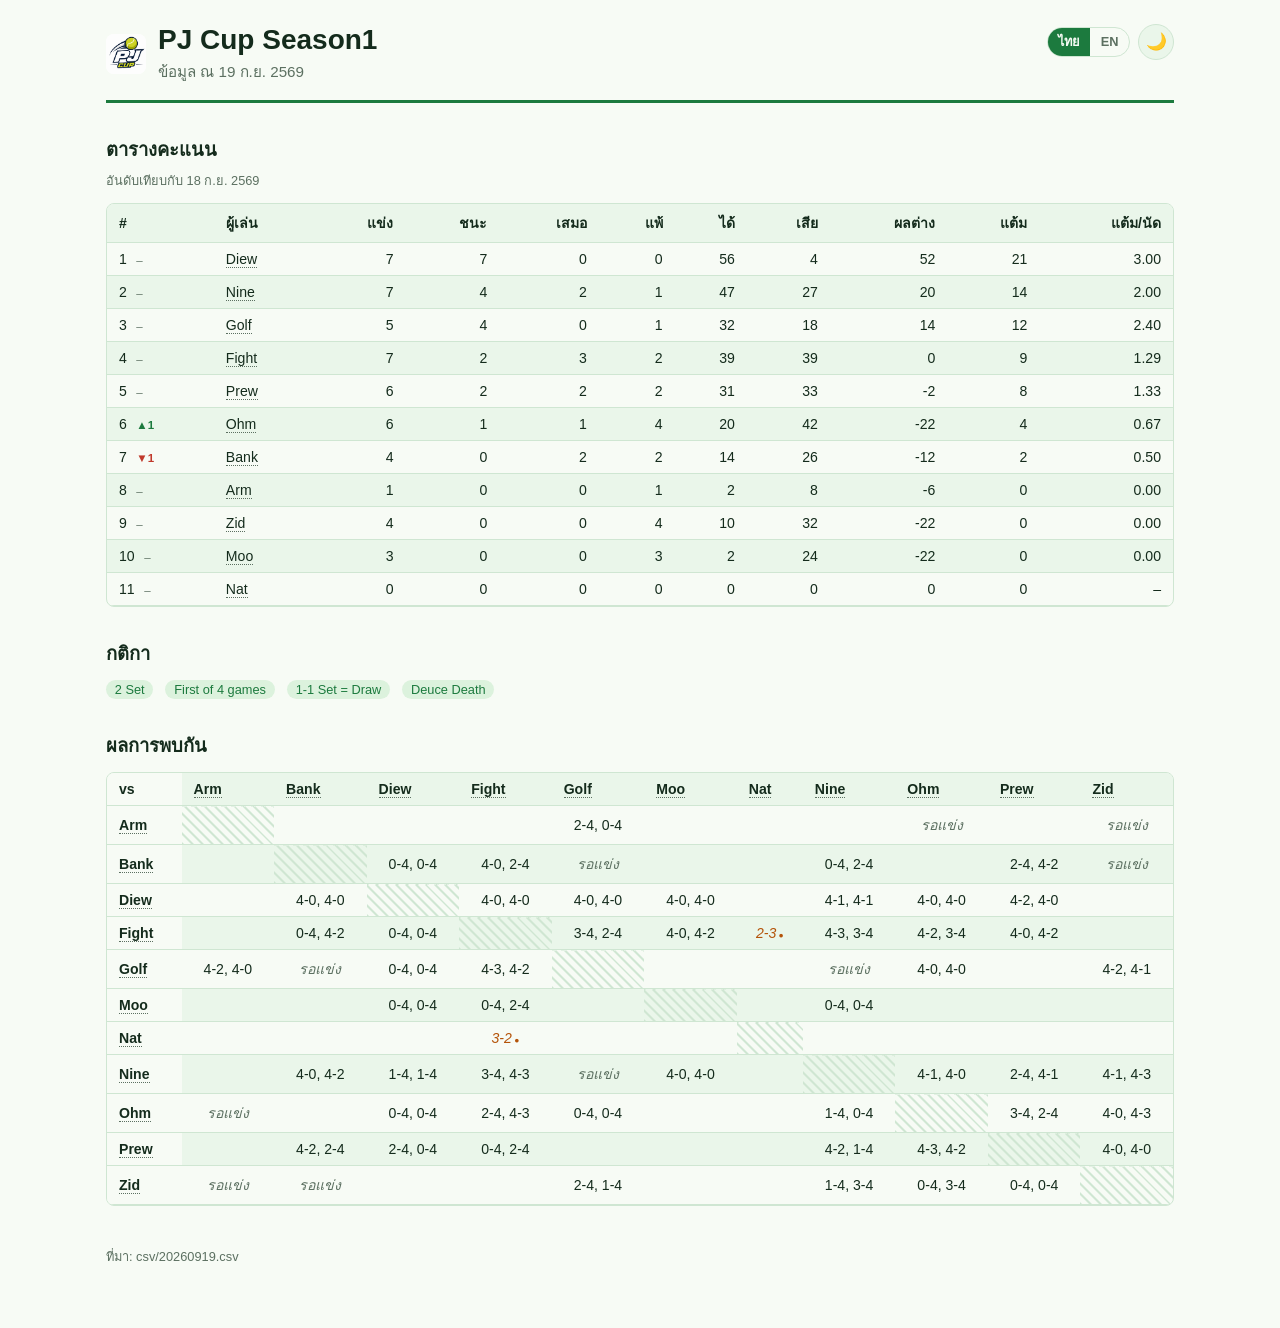
==== docs/index.html @ e9117b46 "Translate site to Thai with an English toggle Pre-render every page once per language: index.html an" ====
<!doctype html>
<html lang="th">
<head>
<meta charset="utf-8">
<meta name="viewport" content="width=device-width, initial-scale=1">
<title>PJ Cup Season1</title>
<meta name="description" content="ตารางคะแนนและผลการพบกันของลีกเทนนิส อัปเดต 19 ก.ย. 2569">
<meta property="og:type" content="website">
<meta property="og:title" content="PJ Cup Season1">
<meta property="og:description" content="ตารางคะแนนและผลการพบกันของลีกเทนนิส อัปเดต 19 ก.ย. 2569">
<meta property="og:url" content="https://pj-cup.github.io/">
<meta property="og:locale" content="th_TH">
<meta property="og:image" content="https://pj-cup.github.io/logo.png">
<meta name="twitter:card" content="summary">
<meta name="twitter:title" content="PJ Cup Season1">
<meta name="twitter:description" content="ตารางคะแนนและผลการพบกันของลีกเทนนิส อัปเดต 19 ก.ย. 2569">
<meta name="twitter:image" content="https://pj-cup.github.io/logo.png">
<link rel="icon" href="logo.png" type="image/png">
<link rel="alternate" hreflang="th" href="https://pj-cup.github.io/">
<link rel="alternate" hreflang="en" href="https://pj-cup.github.io/en.html">
<link rel="alternate" hreflang="x-default" href="https://pj-cup.github.io/">
<script>
(function () {
  try {
    var stored = localStorage.getItem("theme");
    if (stored === "light" || stored === "dark") {
      document.documentElement.setAttribute("data-theme", stored);
    }
  } catch (e) {}
})();
</script>
<link rel="stylesheet" href="style.css">
</head>
<body>
<div class="container">
  <header class="site-header">
    <div class="site-title">
      <img src="logo.png" alt="" class="logo" width="40" height="40">
      <div>
        <h1>PJ Cup Season1</h1>
        <p class="subtitle">ข้อมูล ณ 19 ก.ย. 2569</p>
      </div>
    </div>
    <div class="header-actions">
      <nav class="lang-toggle" aria-label="ภาษา"><span aria-current="true">ไทย</span><a href="en.html" hreflang="en" lang="en">EN</a></nav>
      <button id="theme-toggle" class="theme-toggle" type="button" aria-label="สลับโหมดมืด">🌙</button>
    </div>
  </header>

  <section>
    <h2>ตารางคะแนน</h2>
    <p class="standings-note">อันดับเทียบกับ 18 ก.ย. 2569</p>
    <div class="table-scroll">
<table>
<thead><tr><th>#</th><th>ผู้เล่น</th><th class="num" title="จำนวนนัดที่แข่ง">แข่ง</th><th class="num">ชนะ</th><th class="num">เสมอ</th><th class="num">แพ้</th><th class="num" title="เกมที่ได้">ได้</th><th class="num" title="เกมที่เสีย">เสีย</th><th class="num" title="ผลต่างเกม">ผลต่าง</th><th class="num" title="แต้มรวม">แต้ม</th><th class="num" title="แต้มเฉลี่ยต่อนัด">แต้ม/นัด</th></tr></thead>
<tbody><tr><td>1 <span class="rank-move same" title="อันดับเท่าเดิมกับ 18 ก.ย. 2569" aria-label="อันดับเท่าเดิมกับ 18 ก.ย. 2569">–</span></td><td><a class="player-link" href="#player-diew">Diew</a></td><td class="num">7</td><td class="num">7</td><td class="num">0</td><td class="num">0</td><td class="num">56</td><td class="num">4</td><td class="num">52</td><td class="num">21</td><td class="num">3.00</td></tr><tr><td>2 <span class="rank-move same" title="อันดับเท่าเดิมกับ 18 ก.ย. 2569" aria-label="อันดับเท่าเดิมกับ 18 ก.ย. 2569">–</span></td><td><a class="player-link" href="#player-nine">Nine</a></td><td class="num">7</td><td class="num">4</td><td class="num">2</td><td class="num">1</td><td class="num">47</td><td class="num">27</td><td class="num">20</td><td class="num">14</td><td class="num">2.00</td></tr><tr><td>3 <span class="rank-move same" title="อันดับเท่าเดิมกับ 18 ก.ย. 2569" aria-label="อันดับเท่าเดิมกับ 18 ก.ย. 2569">–</span></td><td><a class="player-link" href="#player-golf">Golf</a></td><td class="num">5</td><td class="num">4</td><td class="num">0</td><td class="num">1</td><td class="num">32</td><td class="num">18</td><td class="num">14</td><td class="num">12</td><td class="num">2.40</td></tr><tr><td>4 <span class="rank-move same" title="อันดับเท่าเดิมกับ 18 ก.ย. 2569" aria-label="อันดับเท่าเดิมกับ 18 ก.ย. 2569">–</span></td><td><a class="player-link" href="#player-fight">Fight</a></td><td class="num">7</td><td class="num">2</td><td class="num">3</td><td class="num">2</td><td class="num">39</td><td class="num">39</td><td class="num">0</td><td class="num">9</td><td class="num">1.29</td></tr><tr><td>5 <span class="rank-move same" title="อันดับเท่าเดิมกับ 18 ก.ย. 2569" aria-label="อันดับเท่าเดิมกับ 18 ก.ย. 2569">–</span></td><td><a class="player-link" href="#player-prew">Prew</a></td><td class="num">6</td><td class="num">2</td><td class="num">2</td><td class="num">2</td><td class="num">31</td><td class="num">33</td><td class="num">-2</td><td class="num">8</td><td class="num">1.33</td></tr><tr><td>6 <span class="rank-move up" title="ขึ้น 1 อันดับ ตั้งแต่ 18 ก.ย. 2569" aria-label="ขึ้น 1 อันดับ ตั้งแต่ 18 ก.ย. 2569">▲1</span></td><td><a class="player-link" href="#player-ohm">Ohm</a></td><td class="num">6</td><td class="num">1</td><td class="num">1</td><td class="num">4</td><td class="num">20</td><td class="num">42</td><td class="num">-22</td><td class="num">4</td><td class="num">0.67</td></tr><tr><td>7 <span class="rank-move down" title="ลง 1 อันดับ ตั้งแต่ 18 ก.ย. 2569" aria-label="ลง 1 อันดับ ตั้งแต่ 18 ก.ย. 2569">▼1</span></td><td><a class="player-link" href="#player-bank">Bank</a></td><td class="num">4</td><td class="num">0</td><td class="num">2</td><td class="num">2</td><td class="num">14</td><td class="num">26</td><td class="num">-12</td><td class="num">2</td><td class="num">0.50</td></tr><tr><td>8 <span class="rank-move same" title="อันดับเท่าเดิมกับ 18 ก.ย. 2569" aria-label="อันดับเท่าเดิมกับ 18 ก.ย. 2569">–</span></td><td><a class="player-link" href="#player-arm">Arm</a></td><td class="num">1</td><td class="num">0</td><td class="num">0</td><td class="num">1</td><td class="num">2</td><td class="num">8</td><td class="num">-6</td><td class="num">0</td><td class="num">0.00</td></tr><tr><td>9 <span class="rank-move same" title="อันดับเท่าเดิมกับ 18 ก.ย. 2569" aria-label="อันดับเท่าเดิมกับ 18 ก.ย. 2569">–</span></td><td><a class="player-link" href="#player-zid">Zid</a></td><td class="num">4</td><td class="num">0</td><td class="num">0</td><td class="num">4</td><td class="num">10</td><td class="num">32</td><td class="num">-22</td><td class="num">0</td><td class="num">0.00</td></tr><tr><td>10 <span class="rank-move same" title="อันดับเท่าเดิมกับ 18 ก.ย. 2569" aria-label="อันดับเท่าเดิมกับ 18 ก.ย. 2569">–</span></td><td><a class="player-link" href="#player-moo">Moo</a></td><td class="num">3</td><td class="num">0</td><td class="num">0</td><td class="num">3</td><td class="num">2</td><td class="num">24</td><td class="num">-22</td><td class="num">0</td><td class="num">0.00</td></tr><tr><td>11 <span class="rank-move same" title="อันดับเท่าเดิมกับ 18 ก.ย. 2569" aria-label="อันดับเท่าเดิมกับ 18 ก.ย. 2569">–</span></td><td><a class="player-link" href="#player-nat">Nat</a></td><td class="num">0</td><td class="num">0</td><td class="num">0</td><td class="num">0</td><td class="num">0</td><td class="num">0</td><td class="num">0</td><td class="num">0</td><td class="num">–</td></tr></tbody>
</table>
    </div>
  </section>
  <section>
    <h2>กติกา</h2>
    <ul class="rules-list"><li><span class="badge">2 Set</span></li><li><span class="badge">First of 4 games</span></li><li><span class="badge">1-1 Set = Draw</span></li><li><span class="badge">Deuce Death</span></li></ul>
  </section>

  <section>
    <h2>ผลการพบกัน</h2>
    <div class="table-scroll">
<table class="h2h">
<thead><tr><th>vs</th><th><a class="player-link" href="#player-arm">Arm</a></th><th><a class="player-link" href="#player-bank">Bank</a></th><th><a class="player-link" href="#player-diew">Diew</a></th><th><a class="player-link" href="#player-fight">Fight</a></th><th><a class="player-link" href="#player-golf">Golf</a></th><th><a class="player-link" href="#player-moo">Moo</a></th><th><a class="player-link" href="#player-nat">Nat</a></th><th><a class="player-link" href="#player-nine">Nine</a></th><th><a class="player-link" href="#player-ohm">Ohm</a></th><th><a class="player-link" href="#player-prew">Prew</a></th><th><a class="player-link" href="#player-zid">Zid</a></th></tr></thead>
<tbody><tr><th><a class="player-link" href="#player-arm">Arm</a></th><td class="cell-diag"></td><td class="cell-empty"></td><td class="cell-empty"></td><td class="cell-empty"></td><td class="cell-result">2-4, 0-4</td><td class="cell-empty"></td><td class="cell-empty"></td><td class="cell-empty"></td><td class="cell-tba" title="ยังไม่ได้แข่ง — มีนัดไว้แล้ว">รอแข่ง</td><td class="cell-empty"></td><td class="cell-tba" title="ยังไม่ได้แข่ง — มีนัดไว้แล้ว">รอแข่ง</td></tr><tr><th><a class="player-link" href="#player-bank">Bank</a></th><td class="cell-empty"></td><td class="cell-diag"></td><td class="cell-result">0-4, 0-4</td><td class="cell-result">4-0, 2-4</td><td class="cell-tba" title="ยังไม่ได้แข่ง — มีนัดไว้แล้ว">รอแข่ง</td><td class="cell-empty"></td><td class="cell-empty"></td><td class="cell-result">0-4, 2-4</td><td class="cell-empty"></td><td class="cell-result">2-4, 4-2</td><td class="cell-tba" title="ยังไม่ได้แข่ง — มีนัดไว้แล้ว">รอแข่ง</td></tr><tr><th><a class="player-link" href="#player-diew">Diew</a></th><td class="cell-empty"></td><td class="cell-result">4-0, 4-0</td><td class="cell-diag"></td><td class="cell-result">4-0, 4-0</td><td class="cell-result">4-0, 4-0</td><td class="cell-result">4-0, 4-0</td><td class="cell-empty"></td><td class="cell-result">4-1, 4-1</td><td class="cell-result">4-0, 4-0</td><td class="cell-result">4-2, 4-0</td><td class="cell-empty"></td></tr><tr><th><a class="player-link" href="#player-fight">Fight</a></th><td class="cell-empty"></td><td class="cell-result">0-4, 4-2</td><td class="cell-result">0-4, 0-4</td><td class="cell-diag"></td><td class="cell-result">3-4, 2-4</td><td class="cell-result">4-0, 4-2</td><td class="cell-ongoing" title="กำลังแข่ง — ยังไม่นับในตารางคะแนน">2-3</td><td class="cell-result">4-3, 3-4</td><td class="cell-result">4-2, 3-4</td><td class="cell-result">4-0, 4-2</td><td class="cell-empty"></td></tr><tr><th><a class="player-link" href="#player-golf">Golf</a></th><td class="cell-result">4-2, 4-0</td><td class="cell-tba" title="ยังไม่ได้แข่ง — มีนัดไว้แล้ว">รอแข่ง</td><td class="cell-result">0-4, 0-4</td><td class="cell-result">4-3, 4-2</td><td class="cell-diag"></td><td class="cell-empty"></td><td class="cell-empty"></td><td class="cell-tba" title="ยังไม่ได้แข่ง — มีนัดไว้แล้ว">รอแข่ง</td><td class="cell-result">4-0, 4-0</td><td class="cell-empty"></td><td class="cell-result">4-2, 4-1</td></tr><tr><th><a class="player-link" href="#player-moo">Moo</a></th><td class="cell-empty"></td><td class="cell-empty"></td><td class="cell-result">0-4, 0-4</td><td class="cell-result">0-4, 2-4</td><td class="cell-empty"></td><td class="cell-diag"></td><td class="cell-empty"></td><td class="cell-result">0-4, 0-4</td><td class="cell-empty"></td><td class="cell-empty"></td><td class="cell-empty"></td></tr><tr><th><a class="player-link" href="#player-nat">Nat</a></th><td class="cell-empty"></td><td class="cell-empty"></td><td class="cell-empty"></td><td class="cell-ongoing" title="กำลังแข่ง — ยังไม่นับในตารางคะแนน">3-2</td><td class="cell-empty"></td><td class="cell-empty"></td><td class="cell-diag"></td><td class="cell-empty"></td><td class="cell-empty"></td><td class="cell-empty"></td><td class="cell-empty"></td></tr><tr><th><a class="player-link" href="#player-nine">Nine</a></th><td class="cell-empty"></td><td class="cell-result">4-0, 4-2</td><td class="cell-result">1-4, 1-4</td><td class="cell-result">3-4, 4-3</td><td class="cell-tba" title="ยังไม่ได้แข่ง — มีนัดไว้แล้ว">รอแข่ง</td><td class="cell-result">4-0, 4-0</td><td class="cell-empty"></td><td class="cell-diag"></td><td class="cell-result">4-1, 4-0</td><td class="cell-result">2-4, 4-1</td><td class="cell-result">4-1, 4-3</td></tr><tr><th><a class="player-link" href="#player-ohm">Ohm</a></th><td class="cell-tba" title="ยังไม่ได้แข่ง — มีนัดไว้แล้ว">รอแข่ง</td><td class="cell-empty"></td><td class="cell-result">0-4, 0-4</td><td class="cell-result">2-4, 4-3</td><td class="cell-result">0-4, 0-4</td><td class="cell-empty"></td><td class="cell-empty"></td><td class="cell-result">1-4, 0-4</td><td class="cell-diag"></td><td class="cell-result">3-4, 2-4</td><td class="cell-result">4-0, 4-3</td></tr><tr><th><a class="player-link" href="#player-prew">Prew</a></th><td class="cell-empty"></td><td class="cell-result">4-2, 2-4</td><td class="cell-result">2-4, 0-4</td><td class="cell-result">0-4, 2-4</td><td class="cell-empty"></td><td class="cell-empty"></td><td class="cell-empty"></td><td class="cell-result">4-2, 1-4</td><td class="cell-result">4-3, 4-2</td><td class="cell-diag"></td><td class="cell-result">4-0, 4-0</td></tr><tr><th><a class="player-link" href="#player-zid">Zid</a></th><td class="cell-tba" title="ยังไม่ได้แข่ง — มีนัดไว้แล้ว">รอแข่ง</td><td class="cell-tba" title="ยังไม่ได้แข่ง — มีนัดไว้แล้ว">รอแข่ง</td><td class="cell-empty"></td><td class="cell-empty"></td><td class="cell-result">2-4, 1-4</td><td class="cell-empty"></td><td class="cell-empty"></td><td class="cell-result">1-4, 3-4</td><td class="cell-result">0-4, 3-4</td><td class="cell-result">0-4, 0-4</td><td class="cell-diag"></td></tr></tbody>
</table>
    </div>
  </section>

  <footer>
    <p class="source">ที่มา: csv/20260919.csv</p>
  </footer>
</div>
<dialog class="player-card" id="player-diew" aria-labelledby="player-diew-name" data-share="{&quot;slug&quot;:&quot;player-diew&quot;,&quot;name&quot;:&quot;Diew&quot;,&quot;rank&quot;:&quot;1&quot;,&quot;move&quot;:0,&quot;record&quot;:&quot;ชนะ 7  เสมอ 0  แพ้ 0&quot;,&quot;tiles&quot;:[[&quot;แข่ง&quot;,&quot;7&quot;],[&quot;แต้ม&quot;,&quot;21&quot;],[&quot;แต้ม/นัด&quot;,&quot;3.00&quot;],[&quot;เซต ชนะ–แพ้&quot;,&quot;14–0&quot;],[&quot;เซตสูสี&quot;,&quot;–&quot;],[&quot;ได้&quot;,&quot;56&quot;],[&quot;เสีย&quot;,&quot;4&quot;],[&quot;ผลต่าง&quot;,&quot;+52&quot;]],&quot;axes&quot;:[[&quot;บุก&quot;,10.0],[&quot;เหนือชั้น&quot;,9.3],[&quot;ฟอร์ม&quot;,10.0],[&quot;รับ&quot;,9.3],[&quot;ใจนิ่ง&quot;,null],[&quot;อันดับขยับ&quot;,5]],&quot;top&quot;:0,&quot;date&quot;:&quot;19 ก.ย. 2569&quot;,&quot;site&quot;:&quot;PJ Cup Season1&quot;,&quot;url&quot;:&quot;pj-cup.github.io&quot;,&quot;page&quot;:&quot;https://pj-cup.github.io/&quot;}"><div class="pc-inner"><div class="pc-head"><span class="pc-rank">1</span><div class="pc-id"><h3 id="player-diew-name">Diew</h3><p class="pc-record">ชนะ 7 · เสมอ 0 · แพ้ 0<span class="rank-move same" title="อันดับเท่าเดิมกับ 18 ก.ย. 2569" aria-label="อันดับเท่าเดิมกับ 18 ก.ย. 2569">–</span></p></div><a class="pc-close" href="#" aria-label="ปิด">&times;</a></div><div class="pc-tiles"><div class="pc-tile"><span>แข่ง</span><b>7</b></div><div class="pc-tile"><span>แต้ม</span><b>21</b></div><div class="pc-tile"><span>แต้ม/นัด</span><b>3.00</b></div><div class="pc-tile"><span>เซต ชนะ–แพ้</span><b>14–0</b></div><div class="pc-tile"><span>เซตสูสี</span><b>–</b></div><div class="pc-tile"><span>ได้</span><b>56</b></div><div class="pc-tile"><span>เสีย</span><b>4</b></div><div class="pc-tile"><span>ผลต่าง</span><b>+52</b></div></div><div class="pc-block pc-insights"><h4>ค่าพลังผู้เล่น</h4><p class="pc-sub">ตลอดฤดูกาล · คะแนนเต็ม 10</p><svg class="radar" viewBox="0 0 380 360" role="img" aria-label="ค่าพลังผู้เล่น: บุก 10.0, เหนือชั้น 9.3, ฟอร์ม 10.0, รับ 9.3, ใจนิ่ง –, อันดับขยับ 5.0"><polygon class="rg-area" points="190.0,85.0 272.3,132.5 272.3,227.5 190.0,275.0 107.7,227.5 107.7,132.5"/><polygon class="rg-ring" points="190.0,156.2 210.6,168.1 210.6,191.9 190.0,203.8 169.4,191.9 169.4,168.1"/><polygon class="rg-ring" points="190.0,132.5 231.1,156.2 231.1,203.8 190.0,227.5 148.9,203.8 148.9,156.2"/><polygon class="rg-ring" points="190.0,108.8 251.7,144.4 251.7,215.6 190.0,251.2 128.3,215.6 128.3,144.4"/><line class="rg-spoke" x1="190" y1="180" x2="190.0" y2="85.0"/><line class="rg-spoke" x1="190" y1="180" x2="272.3" y2="132.5"/><line class="rg-spoke" x1="190" y1="180" x2="272.3" y2="227.5"/><line class="rg-spoke" x1="190" y1="180" x2="190.0" y2="275.0"/><line class="rg-spoke" x1="190" y1="180" x2="107.7" y2="227.5"/><line class="rg-spoke" x1="190" y1="180" x2="107.7" y2="132.5"/><polygon class="rg-outer" points="190.0,85.0 272.3,132.5 272.3,227.5 190.0,275.0 107.7,227.5 107.7,132.5"/><circle class="rg-dot" cx="190.0" cy="85.0" r="3"/><circle class="rg-dot" cx="272.3" cy="132.5" r="3"/><circle class="rg-dot" cx="272.3" cy="227.5" r="3"/><circle class="rg-dot" cx="190.0" cy="275.0" r="3"/><circle class="rg-dot" cx="107.7" cy="227.5" r="3"/><circle class="rg-dot" cx="107.7" cy="132.5" r="3"/><polygon class="rg-shape" points="190.0,85.0 266.4,135.9 272.3,227.5 190.0,268.2 190.0,180.0 148.9,156.2"/><circle class="rg-dot" cx="190" cy="180" r="2.5"/><text class="rg-label top" x="190.0" y="36.0" text-anchor="middle">บุก</text><text class="rg-value top" x="190.0" y="64.0" text-anchor="middle">10.0</text><text class="rg-label" x="288.7" y="117.0" text-anchor="start">เหนือชั้น</text><text class="rg-value" x="288.7" y="145.0" text-anchor="start">9.3</text><text class="rg-label" x="288.7" y="231.0" text-anchor="start">ฟอร์ม</text><text class="rg-value" x="288.7" y="259.0" text-anchor="start">10.0</text><text class="rg-label" x="190.0" y="304.0" text-anchor="middle">รับ</text><text class="rg-value" x="190.0" y="332.0" text-anchor="middle">9.3</text><text class="rg-label" x="91.3" y="231.0" text-anchor="end">ใจนิ่ง</text><text class="rg-value" x="91.3" y="259.0" text-anchor="end">–</text><text class="rg-label" x="91.3" y="117.0" text-anchor="end">อันดับขยับ</text><text class="rg-value" x="91.3" y="145.0" text-anchor="end">5.0</text></svg></div><div class="pc-block"><h4>ตั้งแต่ 18 ก.ย. 2569</h4><div class="pc-tiles small"><div class="pc-tile"><span>อันดับ</span><b>1→1</b></div><div class="pc-tile"><span>แต้ม</span><b>0</b></div><div class="pc-tile"><span>แข่ง</span><b>0</b></div><div class="pc-tile"><span>ผลต่าง</span><b>0</b></div></div></div><div class="pc-block"><h4>ผลการแข่งขัน</h4><ul class="pc-results"><li><span class="chip win">ช</span><span class="opp">Bank</span><span class="score">4-0, 4-0</span></li><li><span class="chip win">ช</span><span class="opp">Fight</span><span class="score">4-0, 4-0</span></li><li><span class="chip win">ช</span><span class="opp">Golf</span><span class="score">4-0, 4-0</span></li><li><span class="chip win">ช</span><span class="opp">Moo</span><span class="score">4-0, 4-0</span></li><li><span class="chip win">ช</span><span class="opp">Nine</span><span class="score">4-1, 4-1</span></li><li><span class="chip win">ช</span><span class="opp">Ohm</span><span class="score">4-0, 4-0</span></li><li><span class="chip win">ช</span><span class="opp">Prew</span><span class="score">4-2, 4-0</span></li></ul></div><div class="pc-actions"><label class="pc-compare" hidden><span>เปรียบเทียบกับ</span><select><option value="">เลือกผู้เล่น…</option><option value="nine">Nine</option><option value="golf">Golf</option><option value="fight">Fight</option><option value="prew">Prew</option><option value="ohm">Ohm</option><option value="bank">Bank</option><option value="arm">Arm</option><option value="zid">Zid</option><option value="moo">Moo</option><option value="nat">Nat</option></select></label><button class="pc-share" type="button" hidden>แชร์รูปการ์ด</button></div></div></dialog>
<dialog class="player-card" id="player-nine" aria-labelledby="player-nine-name" data-share="{&quot;slug&quot;:&quot;player-nine&quot;,&quot;name&quot;:&quot;Nine&quot;,&quot;rank&quot;:&quot;2&quot;,&quot;move&quot;:0,&quot;record&quot;:&quot;ชนะ 4  เสมอ 2  แพ้ 1&quot;,&quot;tiles&quot;:[[&quot;แข่ง&quot;,&quot;7&quot;],[&quot;แต้ม&quot;,&quot;14&quot;],[&quot;แต้ม/นัด&quot;,&quot;2.00&quot;],[&quot;เซต ชนะ–แพ้&quot;,&quot;10–4&quot;],[&quot;เซตสูสี&quot;,&quot;2–1&quot;],[&quot;ได้&quot;,&quot;47&quot;],[&quot;เสีย&quot;,&quot;27&quot;],[&quot;ผลต่าง&quot;,&quot;+20&quot;]],&quot;axes&quot;:[[&quot;บุก&quot;,8.4],[&quot;เหนือชั้น&quot;,5.0],[&quot;ฟอร์ม&quot;,6.7],[&quot;รับ&quot;,5.2],[&quot;ใจนิ่ง&quot;,6.7],[&quot;อันดับขยับ&quot;,5]],&quot;top&quot;:0,&quot;date&quot;:&quot;19 ก.ย. 2569&quot;,&quot;site&quot;:&quot;PJ Cup Season1&quot;,&quot;url&quot;:&quot;pj-cup.github.io&quot;,&quot;page&quot;:&quot;https://pj-cup.github.io/&quot;}"><div class="pc-inner"><div class="pc-head"><span class="pc-rank">2</span><div class="pc-id"><h3 id="player-nine-name">Nine</h3><p class="pc-record">ชนะ 4 · เสมอ 2 · แพ้ 1<span class="rank-move same" title="อันดับเท่าเดิมกับ 18 ก.ย. 2569" aria-label="อันดับเท่าเดิมกับ 18 ก.ย. 2569">–</span></p></div><a class="pc-close" href="#" aria-label="ปิด">&times;</a></div><div class="pc-tiles"><div class="pc-tile"><span>แข่ง</span><b>7</b></div><div class="pc-tile"><span>แต้ม</span><b>14</b></div><div class="pc-tile"><span>แต้ม/นัด</span><b>2.00</b></div><div class="pc-tile"><span>เซต ชนะ–แพ้</span><b>10–4</b></div><div class="pc-tile"><span>เซตสูสี</span><b>2–1</b></div><div class="pc-tile"><span>ได้</span><b>47</b></div><div class="pc-tile"><span>เสีย</span><b>27</b></div><div class="pc-tile"><span>ผลต่าง</span><b>+20</b></div></div><div class="pc-block pc-insights"><h4>ค่าพลังผู้เล่น</h4><p class="pc-sub">ตลอดฤดูกาล · คะแนนเต็ม 10</p><svg class="radar" viewBox="0 0 380 360" role="img" aria-label="ค่าพลังผู้เล่น: บุก 8.4, เหนือชั้น 5.0, ฟอร์ม 6.7, รับ 5.2, ใจนิ่ง 6.7, อันดับขยับ 5.0"><polygon class="rg-area" points="190.0,85.0 272.3,132.5 272.3,227.5 190.0,275.0 107.7,227.5 107.7,132.5"/><polygon class="rg-ring" points="190.0,156.2 210.6,168.1 210.6,191.9 190.0,203.8 169.4,191.9 169.4,168.1"/><polygon class="rg-ring" points="190.0,132.5 231.1,156.2 231.1,203.8 190.0,227.5 148.9,203.8 148.9,156.2"/><polygon class="rg-ring" points="190.0,108.8 251.7,144.4 251.7,215.6 190.0,251.2 128.3,215.6 128.3,144.4"/><line class="rg-spoke" x1="190" y1="180" x2="190.0" y2="85.0"/><line class="rg-spoke" x1="190" y1="180" x2="272.3" y2="132.5"/><line class="rg-spoke" x1="190" y1="180" x2="272.3" y2="227.5"/><line class="rg-spoke" x1="190" y1="180" x2="190.0" y2="275.0"/><line class="rg-spoke" x1="190" y1="180" x2="107.7" y2="227.5"/><line class="rg-spoke" x1="190" y1="180" x2="107.7" y2="132.5"/><polygon class="rg-outer" points="190.0,85.0 272.3,132.5 272.3,227.5 190.0,275.0 107.7,227.5 107.7,132.5"/><circle class="rg-dot" cx="190.0" cy="85.0" r="3"/><circle class="rg-dot" cx="272.3" cy="132.5" r="3"/><circle class="rg-dot" cx="272.3" cy="227.5" r="3"/><circle class="rg-dot" cx="190.0" cy="275.0" r="3"/><circle class="rg-dot" cx="107.7" cy="227.5" r="3"/><circle class="rg-dot" cx="107.7" cy="132.5" r="3"/><polygon class="rg-shape" points="190.0,100.3 231.1,156.2 244.8,211.7 190.0,229.2 135.2,211.7 148.9,156.2"/><circle class="rg-dot" cx="190" cy="180" r="2.5"/><text class="rg-label top" x="190.0" y="36.0" text-anchor="middle">บุก</text><text class="rg-value top" x="190.0" y="64.0" text-anchor="middle">8.4</text><text class="rg-label" x="288.7" y="117.0" text-anchor="start">เหนือชั้น</text><text class="rg-value" x="288.7" y="145.0" text-anchor="start">5.0</text><text class="rg-label" x="288.7" y="231.0" text-anchor="start">ฟอร์ม</text><text class="rg-value" x="288.7" y="259.0" text-anchor="start">6.7</text><text class="rg-label" x="190.0" y="304.0" text-anchor="middle">รับ</text><text class="rg-value" x="190.0" y="332.0" text-anchor="middle">5.2</text><text class="rg-label" x="91.3" y="231.0" text-anchor="end">ใจนิ่ง</text><text class="rg-value" x="91.3" y="259.0" text-anchor="end">6.7</text><text class="rg-label" x="91.3" y="117.0" text-anchor="end">อันดับขยับ</text><text class="rg-value" x="91.3" y="145.0" text-anchor="end">5.0</text></svg></div><div class="pc-block"><h4>ตั้งแต่ 18 ก.ย. 2569</h4><div class="pc-tiles small"><div class="pc-tile"><span>อันดับ</span><b>2→2</b></div><div class="pc-tile"><span>แต้ม</span><b>0</b></div><div class="pc-tile"><span>แข่ง</span><b>0</b></div><div class="pc-tile"><span>ผลต่าง</span><b>0</b></div></div></div><div class="pc-block"><h4>ผลการแข่งขัน</h4><ul class="pc-results"><li><span class="chip win">ช</span><span class="opp">Bank</span><span class="score">4-0, 4-2</span></li><li><span class="chip loss">พ</span><span class="opp">Diew</span><span class="score">1-4, 1-4</span></li><li><span class="chip draw">ส</span><span class="opp">Fight</span><span class="score">3-4, 4-3</span></li><li><span class="chip win">ช</span><span class="opp">Moo</span><span class="score">4-0, 4-0</span></li><li><span class="chip win">ช</span><span class="opp">Ohm</span><span class="score">4-1, 4-0</span></li><li><span class="chip draw">ส</span><span class="opp">Prew</span><span class="score">2-4, 4-1</span></li><li><span class="chip win">ช</span><span class="opp">Zid</span><span class="score">4-1, 4-3</span></li></ul></div><div class="pc-actions"><label class="pc-compare" hidden><span>เปรียบเทียบกับ</span><select><option value="">เลือกผู้เล่น…</option><option value="diew">Diew</option><option value="golf">Golf</option><option value="fight">Fight</option><option value="prew">Prew</option><option value="ohm">Ohm</option><option value="bank">Bank</option><option value="arm">Arm</option><option value="zid">Zid</option><option value="moo">Moo</option><option value="nat">Nat</option></select></label><button class="pc-share" type="button" hidden>แชร์รูปการ์ด</button></div></div></dialog>
<dialog class="player-card" id="player-golf" aria-labelledby="player-golf-name" data-share="{&quot;slug&quot;:&quot;player-golf&quot;,&quot;name&quot;:&quot;Golf&quot;,&quot;rank&quot;:&quot;3&quot;,&quot;move&quot;:0,&quot;record&quot;:&quot;ชนะ 4  เสมอ 0  แพ้ 1&quot;,&quot;tiles&quot;:[[&quot;แข่ง&quot;,&quot;5&quot;],[&quot;แต้ม&quot;,&quot;12&quot;],[&quot;แต้ม/นัด&quot;,&quot;2.40&quot;],[&quot;เซต ชนะ–แพ้&quot;,&quot;8–2&quot;],[&quot;เซตสูสี&quot;,&quot;1–0&quot;],[&quot;ได้&quot;,&quot;32&quot;],[&quot;เสีย&quot;,&quot;18&quot;],[&quot;ผลต่าง&quot;,&quot;+14&quot;]],&quot;axes&quot;:[[&quot;บุก&quot;,8.0],[&quot;เหนือชั้น&quot;,4.0],[&quot;ฟอร์ม&quot;,8.0],[&quot;รับ&quot;,5.5],[&quot;ใจนิ่ง&quot;,10.0],[&quot;อันดับขยับ&quot;,5]],&quot;top&quot;:4,&quot;date&quot;:&quot;19 ก.ย. 2569&quot;,&quot;site&quot;:&quot;PJ Cup Season1&quot;,&quot;url&quot;:&quot;pj-cup.github.io&quot;,&quot;page&quot;:&quot;https://pj-cup.github.io/&quot;}"><div class="pc-inner"><div class="pc-head"><span class="pc-rank">3</span><div class="pc-id"><h3 id="player-golf-name">Golf</h3><p class="pc-record">ชนะ 4 · เสมอ 0 · แพ้ 1<span class="rank-move same" title="อันดับเท่าเดิมกับ 18 ก.ย. 2569" aria-label="อันดับเท่าเดิมกับ 18 ก.ย. 2569">–</span></p></div><a class="pc-close" href="#" aria-label="ปิด">&times;</a></div><div class="pc-tiles"><div class="pc-tile"><span>แข่ง</span><b>5</b></div><div class="pc-tile"><span>แต้ม</span><b>12</b></div><div class="pc-tile"><span>แต้ม/นัด</span><b>2.40</b></div><div class="pc-tile"><span>เซต ชนะ–แพ้</span><b>8–2</b></div><div class="pc-tile"><span>เซตสูสี</span><b>1–0</b></div><div class="pc-tile"><span>ได้</span><b>32</b></div><div class="pc-tile"><span>เสีย</span><b>18</b></div><div class="pc-tile"><span>ผลต่าง</span><b>+14</b></div></div><div class="pc-block pc-insights"><h4>ค่าพลังผู้เล่น</h4><p class="pc-sub">ตลอดฤดูกาล · คะแนนเต็ม 10</p><svg class="radar" viewBox="0 0 380 360" role="img" aria-label="ค่าพลังผู้เล่น: บุก 8.0, เหนือชั้น 4.0, ฟอร์ม 8.0, รับ 5.5, ใจนิ่ง 10.0, อันดับขยับ 5.0"><polygon class="rg-area" points="190.0,85.0 272.3,132.5 272.3,227.5 190.0,275.0 107.7,227.5 107.7,132.5"/><polygon class="rg-ring" points="190.0,156.2 210.6,168.1 210.6,191.9 190.0,203.8 169.4,191.9 169.4,168.1"/><polygon class="rg-ring" points="190.0,132.5 231.1,156.2 231.1,203.8 190.0,227.5 148.9,203.8 148.9,156.2"/><polygon class="rg-ring" points="190.0,108.8 251.7,144.4 251.7,215.6 190.0,251.2 128.3,215.6 128.3,144.4"/><line class="rg-spoke" x1="190" y1="180" x2="190.0" y2="85.0"/><line class="rg-spoke" x1="190" y1="180" x2="272.3" y2="132.5"/><line class="rg-spoke" x1="190" y1="180" x2="272.3" y2="227.5"/><line class="rg-spoke" x1="190" y1="180" x2="190.0" y2="275.0"/><line class="rg-spoke" x1="190" y1="180" x2="107.7" y2="227.5"/><line class="rg-spoke" x1="190" y1="180" x2="107.7" y2="132.5"/><polygon class="rg-outer" points="190.0,85.0 272.3,132.5 272.3,227.5 190.0,275.0 107.7,227.5 107.7,132.5"/><circle class="rg-dot" cx="190.0" cy="85.0" r="3"/><circle class="rg-dot" cx="272.3" cy="132.5" r="3"/><circle class="rg-dot" cx="272.3" cy="227.5" r="3"/><circle class="rg-dot" cx="190.0" cy="275.0" r="3"/><circle class="rg-dot" cx="107.7" cy="227.5" r="3"/><circle class="rg-dot" cx="107.7" cy="132.5" r="3"/><polygon class="rg-shape" points="190.0,104.0 222.9,161.0 255.8,218.0 190.0,232.2 107.7,227.5 148.9,156.2"/><circle class="rg-dot" cx="190" cy="180" r="2.5"/><text class="rg-label" x="190.0" y="36.0" text-anchor="middle">บุก</text><text class="rg-value" x="190.0" y="64.0" text-anchor="middle">8.0</text><text class="rg-label" x="288.7" y="117.0" text-anchor="start">เหนือชั้น</text><text class="rg-value" x="288.7" y="145.0" text-anchor="start">4.0</text><text class="rg-label" x="288.7" y="231.0" text-anchor="start">ฟอร์ม</text><text class="rg-value" x="288.7" y="259.0" text-anchor="start">8.0</text><text class="rg-label" x="190.0" y="304.0" text-anchor="middle">รับ</text><text class="rg-value" x="190.0" y="332.0" text-anchor="middle">5.5</text><text class="rg-label top" x="91.3" y="231.0" text-anchor="end">ใจนิ่ง</text><text class="rg-value top" x="91.3" y="259.0" text-anchor="end">10.0</text><text class="rg-label" x="91.3" y="117.0" text-anchor="end">อันดับขยับ</text><text class="rg-value" x="91.3" y="145.0" text-anchor="end">5.0</text></svg></div><div class="pc-block"><h4>ตั้งแต่ 18 ก.ย. 2569</h4><div class="pc-tiles small"><div class="pc-tile"><span>อันดับ</span><b>3→3</b></div><div class="pc-tile"><span>แต้ม</span><b>0</b></div><div class="pc-tile"><span>แข่ง</span><b>0</b></div><div class="pc-tile"><span>ผลต่าง</span><b>0</b></div></div></div><div class="pc-block"><h4>ผลการแข่งขัน</h4><ul class="pc-results"><li><span class="chip win">ช</span><span class="opp">Arm</span><span class="score">4-2, 4-0</span></li><li><span class="chip loss">พ</span><span class="opp">Diew</span><span class="score">0-4, 0-4</span></li><li><span class="chip win">ช</span><span class="opp">Fight</span><span class="score">4-3, 4-2</span></li><li><span class="chip win">ช</span><span class="opp">Ohm</span><span class="score">4-0, 4-0</span></li><li><span class="chip win">ช</span><span class="opp">Zid</span><span class="score">4-2, 4-1</span></li></ul></div><div class="pc-actions"><label class="pc-compare" hidden><span>เปรียบเทียบกับ</span><select><option value="">เลือกผู้เล่น…</option><option value="diew">Diew</option><option value="nine">Nine</option><option value="fight">Fight</option><option value="prew">Prew</option><option value="ohm">Ohm</option><option value="bank">Bank</option><option value="arm">Arm</option><option value="zid">Zid</option><option value="moo">Moo</option><option value="nat">Nat</option></select></label><button class="pc-share" type="button" hidden>แชร์รูปการ์ด</button></div></div></dialog>
<dialog class="player-card" id="player-fight" aria-labelledby="player-fight-name" data-share="{&quot;slug&quot;:&quot;player-fight&quot;,&quot;name&quot;:&quot;Fight&quot;,&quot;rank&quot;:&quot;4&quot;,&quot;move&quot;:0,&quot;record&quot;:&quot;ชนะ 2  เสมอ 3  แพ้ 2&quot;,&quot;tiles&quot;:[[&quot;แข่ง&quot;,&quot;7&quot;],[&quot;แต้ม&quot;,&quot;9&quot;],[&quot;แต้ม/นัด&quot;,&quot;1.29&quot;],[&quot;เซต ชนะ–แพ้&quot;,&quot;7–7&quot;],[&quot;เซตสูสี&quot;,&quot;1–3&quot;],[&quot;ได้&quot;,&quot;39&quot;],[&quot;เสีย&quot;,&quot;39&quot;],[&quot;ผลต่าง&quot;,&quot;0&quot;]],&quot;axes&quot;:[[&quot;บุก&quot;,7.0],[&quot;เหนือชั้น&quot;,1.4],[&quot;ฟอร์ม&quot;,4.3],[&quot;รับ&quot;,3.0],[&quot;ใจนิ่ง&quot;,2.5],[&quot;อันดับขยับ&quot;,5]],&quot;top&quot;:0,&quot;date&quot;:&quot;19 ก.ย. 2569&quot;,&quot;site&quot;:&quot;PJ Cup Season1&quot;,&quot;url&quot;:&quot;pj-cup.github.io&quot;,&quot;page&quot;:&quot;https://pj-cup.github.io/&quot;}"><div class="pc-inner"><div class="pc-head"><span class="pc-rank">4</span><div class="pc-id"><h3 id="player-fight-name">Fight</h3><p class="pc-record">ชนะ 2 · เสมอ 3 · แพ้ 2<span class="rank-move same" title="อันดับเท่าเดิมกับ 18 ก.ย. 2569" aria-label="อันดับเท่าเดิมกับ 18 ก.ย. 2569">–</span></p></div><a class="pc-close" href="#" aria-label="ปิด">&times;</a></div><div class="pc-tiles"><div class="pc-tile"><span>แข่ง</span><b>7</b></div><div class="pc-tile"><span>แต้ม</span><b>9</b></div><div class="pc-tile"><span>แต้ม/นัด</span><b>1.29</b></div><div class="pc-tile"><span>เซต ชนะ–แพ้</span><b>7–7</b></div><div class="pc-tile"><span>เซตสูสี</span><b>1–3</b></div><div class="pc-tile"><span>ได้</span><b>39</b></div><div class="pc-tile"><span>เสีย</span><b>39</b></div><div class="pc-tile"><span>ผลต่าง</span><b>0</b></div></div><div class="pc-block pc-insights"><h4>ค่าพลังผู้เล่น</h4><p class="pc-sub">ตลอดฤดูกาล · คะแนนเต็ม 10</p><svg class="radar" viewBox="0 0 380 360" role="img" aria-label="ค่าพลังผู้เล่น: บุก 7.0, เหนือชั้น 1.4, ฟอร์ม 4.3, รับ 3.0, ใจนิ่ง 2.5, อันดับขยับ 5.0"><polygon class="rg-area" points="190.0,85.0 272.3,132.5 272.3,227.5 190.0,275.0 107.7,227.5 107.7,132.5"/><polygon class="rg-ring" points="190.0,156.2 210.6,168.1 210.6,191.9 190.0,203.8 169.4,191.9 169.4,168.1"/><polygon class="rg-ring" points="190.0,132.5 231.1,156.2 231.1,203.8 190.0,227.5 148.9,203.8 148.9,156.2"/><polygon class="rg-ring" points="190.0,108.8 251.7,144.4 251.7,215.6 190.0,251.2 128.3,215.6 128.3,144.4"/><line class="rg-spoke" x1="190" y1="180" x2="190.0" y2="85.0"/><line class="rg-spoke" x1="190" y1="180" x2="272.3" y2="132.5"/><line class="rg-spoke" x1="190" y1="180" x2="272.3" y2="227.5"/><line class="rg-spoke" x1="190" y1="180" x2="190.0" y2="275.0"/><line class="rg-spoke" x1="190" y1="180" x2="107.7" y2="227.5"/><line class="rg-spoke" x1="190" y1="180" x2="107.7" y2="132.5"/><polygon class="rg-outer" points="190.0,85.0 272.3,132.5 272.3,227.5 190.0,275.0 107.7,227.5 107.7,132.5"/><circle class="rg-dot" cx="190.0" cy="85.0" r="3"/><circle class="rg-dot" cx="272.3" cy="132.5" r="3"/><circle class="rg-dot" cx="272.3" cy="227.5" r="3"/><circle class="rg-dot" cx="190.0" cy="275.0" r="3"/><circle class="rg-dot" cx="107.7" cy="227.5" r="3"/><circle class="rg-dot" cx="107.7" cy="132.5" r="3"/><polygon class="rg-shape" points="190.0,113.8 201.8,173.2 225.3,200.4 190.0,208.8 169.4,191.9 148.9,156.2"/><circle class="rg-dot" cx="190" cy="180" r="2.5"/><text class="rg-label top" x="190.0" y="36.0" text-anchor="middle">บุก</text><text class="rg-value top" x="190.0" y="64.0" text-anchor="middle">7.0</text><text class="rg-label" x="288.7" y="117.0" text-anchor="start">เหนือชั้น</text><text class="rg-value" x="288.7" y="145.0" text-anchor="start">1.4</text><text class="rg-label" x="288.7" y="231.0" text-anchor="start">ฟอร์ม</text><text class="rg-value" x="288.7" y="259.0" text-anchor="start">4.3</text><text class="rg-label" x="190.0" y="304.0" text-anchor="middle">รับ</text><text class="rg-value" x="190.0" y="332.0" text-anchor="middle">3.0</text><text class="rg-label" x="91.3" y="231.0" text-anchor="end">ใจนิ่ง</text><text class="rg-value" x="91.3" y="259.0" text-anchor="end">2.5</text><text class="rg-label" x="91.3" y="117.0" text-anchor="end">อันดับขยับ</text><text class="rg-value" x="91.3" y="145.0" text-anchor="end">5.0</text></svg></div><div class="pc-block"><h4>ตั้งแต่ 18 ก.ย. 2569</h4><div class="pc-tiles small"><div class="pc-tile"><span>อันดับ</span><b>4→4</b></div><div class="pc-tile"><span>แต้ม</span><b>0</b></div><div class="pc-tile"><span>แข่ง</span><b>0</b></div><div class="pc-tile"><span>ผลต่าง</span><b>0</b></div></div></div><div class="pc-block"><h4>ผลการแข่งขัน</h4><ul class="pc-results"><li><span class="chip draw">ส</span><span class="opp">Bank</span><span class="score">0-4, 4-2</span></li><li><span class="chip loss">พ</span><span class="opp">Diew</span><span class="score">0-4, 0-4</span></li><li><span class="chip loss">พ</span><span class="opp">Golf</span><span class="score">3-4, 2-4</span></li><li><span class="chip win">ช</span><span class="opp">Moo</span><span class="score">4-0, 4-2</span></li><li><span class="chip draw">ส</span><span class="opp">Nine</span><span class="score">4-3, 3-4</span></li><li><span class="chip draw">ส</span><span class="opp">Ohm</span><span class="score">4-2, 3-4</span></li><li><span class="chip win">ช</span><span class="opp">Prew</span><span class="score">4-0, 4-2</span></li><li class="live"><span class="chip live">•</span><span class="opp">Nat</span><span class="score">2-3 <em>กำลังแข่ง</em></span></li></ul></div><div class="pc-actions"><label class="pc-compare" hidden><span>เปรียบเทียบกับ</span><select><option value="">เลือกผู้เล่น…</option><option value="diew">Diew</option><option value="nine">Nine</option><option value="golf">Golf</option><option value="prew">Prew</option><option value="ohm">Ohm</option><option value="bank">Bank</option><option value="arm">Arm</option><option value="zid">Zid</option><option value="moo">Moo</option><option value="nat">Nat</option></select></label><button class="pc-share" type="button" hidden>แชร์รูปการ์ด</button></div></div></dialog>
<dialog class="player-card" id="player-prew" aria-labelledby="player-prew-name" data-share="{&quot;slug&quot;:&quot;player-prew&quot;,&quot;name&quot;:&quot;Prew&quot;,&quot;rank&quot;:&quot;5&quot;,&quot;move&quot;:0,&quot;record&quot;:&quot;ชนะ 2  เสมอ 2  แพ้ 2&quot;,&quot;tiles&quot;:[[&quot;แข่ง&quot;,&quot;6&quot;],[&quot;แต้ม&quot;,&quot;8&quot;],[&quot;แต้ม/นัด&quot;,&quot;1.33&quot;],[&quot;เซต ชนะ–แพ้&quot;,&quot;6–6&quot;],[&quot;เซตสูสี&quot;,&quot;1–0&quot;],[&quot;ได้&quot;,&quot;31&quot;],[&quot;เสีย&quot;,&quot;33&quot;],[&quot;ผลต่าง&quot;,&quot;−2&quot;]],&quot;axes&quot;:[[&quot;บุก&quot;,6.5],[&quot;เหนือชั้น&quot;,1.7],[&quot;ฟอร์ม&quot;,4.4],[&quot;รับ&quot;,3.1],[&quot;ใจนิ่ง&quot;,10.0],[&quot;อันดับขยับ&quot;,5]],&quot;top&quot;:4,&quot;date&quot;:&quot;19 ก.ย. 2569&quot;,&quot;site&quot;:&quot;PJ Cup Season1&quot;,&quot;url&quot;:&quot;pj-cup.github.io&quot;,&quot;page&quot;:&quot;https://pj-cup.github.io/&quot;}"><div class="pc-inner"><div class="pc-head"><span class="pc-rank">5</span><div class="pc-id"><h3 id="player-prew-name">Prew</h3><p class="pc-record">ชนะ 2 · เสมอ 2 · แพ้ 2<span class="rank-move same" title="อันดับเท่าเดิมกับ 18 ก.ย. 2569" aria-label="อันดับเท่าเดิมกับ 18 ก.ย. 2569">–</span></p></div><a class="pc-close" href="#" aria-label="ปิด">&times;</a></div><div class="pc-tiles"><div class="pc-tile"><span>แข่ง</span><b>6</b></div><div class="pc-tile"><span>แต้ม</span><b>8</b></div><div class="pc-tile"><span>แต้ม/นัด</span><b>1.33</b></div><div class="pc-tile"><span>เซต ชนะ–แพ้</span><b>6–6</b></div><div class="pc-tile"><span>เซตสูสี</span><b>1–0</b></div><div class="pc-tile"><span>ได้</span><b>31</b></div><div class="pc-tile"><span>เสีย</span><b>33</b></div><div class="pc-tile"><span>ผลต่าง</span><b>−2</b></div></div><div class="pc-block pc-insights"><h4>ค่าพลังผู้เล่น</h4><p class="pc-sub">ตลอดฤดูกาล · คะแนนเต็ม 10</p><svg class="radar" viewBox="0 0 380 360" role="img" aria-label="ค่าพลังผู้เล่น: บุก 6.5, เหนือชั้น 1.7, ฟอร์ม 4.4, รับ 3.1, ใจนิ่ง 10.0, อันดับขยับ 5.0"><polygon class="rg-area" points="190.0,85.0 272.3,132.5 272.3,227.5 190.0,275.0 107.7,227.5 107.7,132.5"/><polygon class="rg-ring" points="190.0,156.2 210.6,168.1 210.6,191.9 190.0,203.8 169.4,191.9 169.4,168.1"/><polygon class="rg-ring" points="190.0,132.5 231.1,156.2 231.1,203.8 190.0,227.5 148.9,203.8 148.9,156.2"/><polygon class="rg-ring" points="190.0,108.8 251.7,144.4 251.7,215.6 190.0,251.2 128.3,215.6 128.3,144.4"/><line class="rg-spoke" x1="190" y1="180" x2="190.0" y2="85.0"/><line class="rg-spoke" x1="190" y1="180" x2="272.3" y2="132.5"/><line class="rg-spoke" x1="190" y1="180" x2="272.3" y2="227.5"/><line class="rg-spoke" x1="190" y1="180" x2="190.0" y2="275.0"/><line class="rg-spoke" x1="190" y1="180" x2="107.7" y2="227.5"/><line class="rg-spoke" x1="190" y1="180" x2="107.7" y2="132.5"/><polygon class="rg-outer" points="190.0,85.0 272.3,132.5 272.3,227.5 190.0,275.0 107.7,227.5 107.7,132.5"/><circle class="rg-dot" cx="190.0" cy="85.0" r="3"/><circle class="rg-dot" cx="272.3" cy="132.5" r="3"/><circle class="rg-dot" cx="272.3" cy="227.5" r="3"/><circle class="rg-dot" cx="190.0" cy="275.0" r="3"/><circle class="rg-dot" cx="107.7" cy="227.5" r="3"/><circle class="rg-dot" cx="107.7" cy="132.5" r="3"/><polygon class="rg-shape" points="190.0,118.6 203.7,172.1 226.6,201.1 190.0,209.7 107.7,227.5 148.9,156.2"/><circle class="rg-dot" cx="190" cy="180" r="2.5"/><text class="rg-label" x="190.0" y="36.0" text-anchor="middle">บุก</text><text class="rg-value" x="190.0" y="64.0" text-anchor="middle">6.5</text><text class="rg-label" x="288.7" y="117.0" text-anchor="start">เหนือชั้น</text><text class="rg-value" x="288.7" y="145.0" text-anchor="start">1.7</text><text class="rg-label" x="288.7" y="231.0" text-anchor="start">ฟอร์ม</text><text class="rg-value" x="288.7" y="259.0" text-anchor="start">4.4</text><text class="rg-label" x="190.0" y="304.0" text-anchor="middle">รับ</text><text class="rg-value" x="190.0" y="332.0" text-anchor="middle">3.1</text><text class="rg-label top" x="91.3" y="231.0" text-anchor="end">ใจนิ่ง</text><text class="rg-value top" x="91.3" y="259.0" text-anchor="end">10.0</text><text class="rg-label" x="91.3" y="117.0" text-anchor="end">อันดับขยับ</text><text class="rg-value" x="91.3" y="145.0" text-anchor="end">5.0</text></svg></div><div class="pc-block"><h4>ตั้งแต่ 18 ก.ย. 2569</h4><div class="pc-tiles small"><div class="pc-tile"><span>อันดับ</span><b>5→5</b></div><div class="pc-tile"><span>แต้ม</span><b>0</b></div><div class="pc-tile"><span>แข่ง</span><b>0</b></div><div class="pc-tile"><span>ผลต่าง</span><b>0</b></div></div></div><div class="pc-block"><h4>ผลการแข่งขัน</h4><ul class="pc-results"><li><span class="chip draw">ส</span><span class="opp">Bank</span><span class="score">4-2, 2-4</span></li><li><span class="chip loss">พ</span><span class="opp">Diew</span><span class="score">2-4, 0-4</span></li><li><span class="chip loss">พ</span><span class="opp">Fight</span><span class="score">0-4, 2-4</span></li><li><span class="chip draw">ส</span><span class="opp">Nine</span><span class="score">4-2, 1-4</span></li><li><span class="chip win">ช</span><span class="opp">Ohm</span><span class="score">4-3, 4-2</span></li><li><span class="chip win">ช</span><span class="opp">Zid</span><span class="score">4-0, 4-0</span></li></ul></div><div class="pc-actions"><label class="pc-compare" hidden><span>เปรียบเทียบกับ</span><select><option value="">เลือกผู้เล่น…</option><option value="diew">Diew</option><option value="nine">Nine</option><option value="golf">Golf</option><option value="fight">Fight</option><option value="ohm">Ohm</option><option value="bank">Bank</option><option value="arm">Arm</option><option value="zid">Zid</option><option value="moo">Moo</option><option value="nat">Nat</option></select></label><button class="pc-share" type="button" hidden>แชร์รูปการ์ด</button></div></div></dialog>
<dialog class="player-card" id="player-ohm" aria-labelledby="player-ohm-name" data-share="{&quot;slug&quot;:&quot;player-ohm&quot;,&quot;name&quot;:&quot;Ohm&quot;,&quot;rank&quot;:&quot;6&quot;,&quot;move&quot;:1,&quot;record&quot;:&quot;ชนะ 1  เสมอ 1  แพ้ 4&quot;,&quot;tiles&quot;:[[&quot;แข่ง&quot;,&quot;6&quot;],[&quot;แต้ม&quot;,&quot;4&quot;],[&quot;แต้ม/นัด&quot;,&quot;0.67&quot;],[&quot;เซต ชนะ–แพ้&quot;,&quot;3–9&quot;],[&quot;เซตสูสี&quot;,&quot;2–1&quot;],[&quot;ได้&quot;,&quot;20&quot;],[&quot;เสีย&quot;,&quot;42&quot;],[&quot;ผลต่าง&quot;,&quot;−22&quot;]],&quot;axes&quot;:[[&quot;บุก&quot;,4.2],[&quot;เหนือชั้น&quot;,0.8],[&quot;ฟอร์ม&quot;,2.2],[&quot;รับ&quot;,1.2],[&quot;ใจนิ่ง&quot;,6.7],[&quot;อันดับขยับ&quot;,6]],&quot;top&quot;:4,&quot;date&quot;:&quot;19 ก.ย. 2569&quot;,&quot;site&quot;:&quot;PJ Cup Season1&quot;,&quot;url&quot;:&quot;pj-cup.github.io&quot;,&quot;page&quot;:&quot;https://pj-cup.github.io/&quot;}"><div class="pc-inner"><div class="pc-head"><span class="pc-rank">6</span><div class="pc-id"><h3 id="player-ohm-name">Ohm</h3><p class="pc-record">ชนะ 1 · เสมอ 1 · แพ้ 4<span class="rank-move up" title="ขึ้น 1 อันดับ ตั้งแต่ 18 ก.ย. 2569" aria-label="ขึ้น 1 อันดับ ตั้งแต่ 18 ก.ย. 2569">▲1</span></p></div><a class="pc-close" href="#" aria-label="ปิด">&times;</a></div><div class="pc-tiles"><div class="pc-tile"><span>แข่ง</span><b>6</b></div><div class="pc-tile"><span>แต้ม</span><b>4</b></div><div class="pc-tile"><span>แต้ม/นัด</span><b>0.67</b></div><div class="pc-tile"><span>เซต ชนะ–แพ้</span><b>3–9</b></div><div class="pc-tile"><span>เซตสูสี</span><b>2–1</b></div><div class="pc-tile"><span>ได้</span><b>20</b></div><div class="pc-tile"><span>เสีย</span><b>42</b></div><div class="pc-tile"><span>ผลต่าง</span><b>−22</b></div></div><div class="pc-block pc-insights"><h4>ค่าพลังผู้เล่น</h4><p class="pc-sub">ตลอดฤดูกาล · คะแนนเต็ม 10</p><svg class="radar" viewBox="0 0 380 360" role="img" aria-label="ค่าพลังผู้เล่น: บุก 4.2, เหนือชั้น 0.8, ฟอร์ม 2.2, รับ 1.2, ใจนิ่ง 6.7, อันดับขยับ 6.0"><polygon class="rg-area" points="190.0,85.0 272.3,132.5 272.3,227.5 190.0,275.0 107.7,227.5 107.7,132.5"/><polygon class="rg-ring" points="190.0,156.2 210.6,168.1 210.6,191.9 190.0,203.8 169.4,191.9 169.4,168.1"/><polygon class="rg-ring" points="190.0,132.5 231.1,156.2 231.1,203.8 190.0,227.5 148.9,203.8 148.9,156.2"/><polygon class="rg-ring" points="190.0,108.8 251.7,144.4 251.7,215.6 190.0,251.2 128.3,215.6 128.3,144.4"/><line class="rg-spoke" x1="190" y1="180" x2="190.0" y2="85.0"/><line class="rg-spoke" x1="190" y1="180" x2="272.3" y2="132.5"/><line class="rg-spoke" x1="190" y1="180" x2="272.3" y2="227.5"/><line class="rg-spoke" x1="190" y1="180" x2="190.0" y2="275.0"/><line class="rg-spoke" x1="190" y1="180" x2="107.7" y2="227.5"/><line class="rg-spoke" x1="190" y1="180" x2="107.7" y2="132.5"/><polygon class="rg-outer" points="190.0,85.0 272.3,132.5 272.3,227.5 190.0,275.0 107.7,227.5 107.7,132.5"/><circle class="rg-dot" cx="190.0" cy="85.0" r="3"/><circle class="rg-dot" cx="272.3" cy="132.5" r="3"/><circle class="rg-dot" cx="272.3" cy="227.5" r="3"/><circle class="rg-dot" cx="190.0" cy="275.0" r="3"/><circle class="rg-dot" cx="107.7" cy="227.5" r="3"/><circle class="rg-dot" cx="107.7" cy="132.5" r="3"/><polygon class="rg-shape" points="190.0,140.4 196.9,176.0 208.3,190.6 190.0,191.9 135.2,211.7 140.6,151.5"/><circle class="rg-dot" cx="190" cy="180" r="2.5"/><text class="rg-label" x="190.0" y="36.0" text-anchor="middle">บุก</text><text class="rg-value" x="190.0" y="64.0" text-anchor="middle">4.2</text><text class="rg-label" x="288.7" y="117.0" text-anchor="start">เหนือชั้น</text><text class="rg-value" x="288.7" y="145.0" text-anchor="start">0.8</text><text class="rg-label" x="288.7" y="231.0" text-anchor="start">ฟอร์ม</text><text class="rg-value" x="288.7" y="259.0" text-anchor="start">2.2</text><text class="rg-label" x="190.0" y="304.0" text-anchor="middle">รับ</text><text class="rg-value" x="190.0" y="332.0" text-anchor="middle">1.2</text><text class="rg-label top" x="91.3" y="231.0" text-anchor="end">ใจนิ่ง</text><text class="rg-value top" x="91.3" y="259.0" text-anchor="end">6.7</text><text class="rg-label" x="91.3" y="117.0" text-anchor="end">อันดับขยับ</text><text class="rg-value" x="91.3" y="145.0" text-anchor="end">6.0</text></svg></div><div class="pc-block"><h4>ตั้งแต่ 18 ก.ย. 2569</h4><div class="pc-tiles small"><div class="pc-tile"><span>อันดับ</span><b>7→6</b></div><div class="pc-tile"><span>แต้ม</span><b>+3</b></div><div class="pc-tile"><span>แข่ง</span><b>+1</b></div><div class="pc-tile"><span>ผลต่าง</span><b>+5</b></div></div></div><div class="pc-block"><h4>ผลการแข่งขัน</h4><ul class="pc-results"><li><span class="chip loss">พ</span><span class="opp">Diew</span><span class="score">0-4, 0-4</span></li><li><span class="chip draw">ส</span><span class="opp">Fight</span><span class="score">2-4, 4-3</span></li><li><span class="chip loss">พ</span><span class="opp">Golf</span><span class="score">0-4, 0-4</span></li><li><span class="chip loss">พ</span><span class="opp">Nine</span><span class="score">1-4, 0-4</span></li><li><span class="chip loss">พ</span><span class="opp">Prew</span><span class="score">3-4, 2-4</span></li><li><span class="chip win">ช</span><span class="opp">Zid</span><span class="score">4-0, 4-3</span></li></ul></div><div class="pc-actions"><label class="pc-compare" hidden><span>เปรียบเทียบกับ</span><select><option value="">เลือกผู้เล่น…</option><option value="diew">Diew</option><option value="nine">Nine</option><option value="golf">Golf</option><option value="fight">Fight</option><option value="prew">Prew</option><option value="bank">Bank</option><option value="arm">Arm</option><option value="zid">Zid</option><option value="moo">Moo</option><option value="nat">Nat</option></select></label><button class="pc-share" type="button" hidden>แชร์รูปการ์ด</button></div></div></dialog>
<dialog class="player-card" id="player-bank" aria-labelledby="player-bank-name" data-share="{&quot;slug&quot;:&quot;player-bank&quot;,&quot;name&quot;:&quot;Bank&quot;,&quot;rank&quot;:&quot;7&quot;,&quot;move&quot;:-1,&quot;record&quot;:&quot;ชนะ 0  เสมอ 2  แพ้ 2&quot;,&quot;tiles&quot;:[[&quot;แข่ง&quot;,&quot;4&quot;],[&quot;แต้ม&quot;,&quot;2&quot;],[&quot;แต้ม/นัด&quot;,&quot;0.50&quot;],[&quot;เซต ชนะ–แพ้&quot;,&quot;2–6&quot;],[&quot;เซตสูสี&quot;,&quot;–&quot;],[&quot;ได้&quot;,&quot;14&quot;],[&quot;เสีย&quot;,&quot;26&quot;],[&quot;ผลต่าง&quot;,&quot;−12&quot;]],&quot;axes&quot;:[[&quot;บุก&quot;,4.4],[&quot;เหนือชั้น&quot;,1.2],[&quot;ฟอร์ม&quot;,1.7],[&quot;รับ&quot;,1.9],[&quot;ใจนิ่ง&quot;,null],[&quot;อันดับขยับ&quot;,4]],&quot;top&quot;:0,&quot;date&quot;:&quot;19 ก.ย. 2569&quot;,&quot;site&quot;:&quot;PJ Cup Season1&quot;,&quot;url&quot;:&quot;pj-cup.github.io&quot;,&quot;page&quot;:&quot;https://pj-cup.github.io/&quot;}"><div class="pc-inner"><div class="pc-head"><span class="pc-rank">7</span><div class="pc-id"><h3 id="player-bank-name">Bank</h3><p class="pc-record">ชนะ 0 · เสมอ 2 · แพ้ 2<span class="rank-move down" title="ลง 1 อันดับ ตั้งแต่ 18 ก.ย. 2569" aria-label="ลง 1 อันดับ ตั้งแต่ 18 ก.ย. 2569">▼1</span></p></div><a class="pc-close" href="#" aria-label="ปิด">&times;</a></div><div class="pc-tiles"><div class="pc-tile"><span>แข่ง</span><b>4</b></div><div class="pc-tile"><span>แต้ม</span><b>2</b></div><div class="pc-tile"><span>แต้ม/นัด</span><b>0.50</b></div><div class="pc-tile"><span>เซต ชนะ–แพ้</span><b>2–6</b></div><div class="pc-tile"><span>เซตสูสี</span><b>–</b></div><div class="pc-tile"><span>ได้</span><b>14</b></div><div class="pc-tile"><span>เสีย</span><b>26</b></div><div class="pc-tile"><span>ผลต่าง</span><b>−12</b></div></div><div class="pc-block pc-insights"><h4>ค่าพลังผู้เล่น</h4><p class="pc-sub">ตลอดฤดูกาล · คะแนนเต็ม 10</p><svg class="radar" viewBox="0 0 380 360" role="img" aria-label="ค่าพลังผู้เล่น: บุก 4.4, เหนือชั้น 1.2, ฟอร์ม 1.7, รับ 1.9, ใจนิ่ง –, อันดับขยับ 4.0"><polygon class="rg-area" points="190.0,85.0 272.3,132.5 272.3,227.5 190.0,275.0 107.7,227.5 107.7,132.5"/><polygon class="rg-ring" points="190.0,156.2 210.6,168.1 210.6,191.9 190.0,203.8 169.4,191.9 169.4,168.1"/><polygon class="rg-ring" points="190.0,132.5 231.1,156.2 231.1,203.8 190.0,227.5 148.9,203.8 148.9,156.2"/><polygon class="rg-ring" points="190.0,108.8 251.7,144.4 251.7,215.6 190.0,251.2 128.3,215.6 128.3,144.4"/><line class="rg-spoke" x1="190" y1="180" x2="190.0" y2="85.0"/><line class="rg-spoke" x1="190" y1="180" x2="272.3" y2="132.5"/><line class="rg-spoke" x1="190" y1="180" x2="272.3" y2="227.5"/><line class="rg-spoke" x1="190" y1="180" x2="190.0" y2="275.0"/><line class="rg-spoke" x1="190" y1="180" x2="107.7" y2="227.5"/><line class="rg-spoke" x1="190" y1="180" x2="107.7" y2="132.5"/><polygon class="rg-outer" points="190.0,85.0 272.3,132.5 272.3,227.5 190.0,275.0 107.7,227.5 107.7,132.5"/><circle class="rg-dot" cx="190.0" cy="85.0" r="3"/><circle class="rg-dot" cx="272.3" cy="132.5" r="3"/><circle class="rg-dot" cx="272.3" cy="227.5" r="3"/><circle class="rg-dot" cx="190.0" cy="275.0" r="3"/><circle class="rg-dot" cx="107.7" cy="227.5" r="3"/><circle class="rg-dot" cx="107.7" cy="132.5" r="3"/><polygon class="rg-shape" points="190.0,138.4 200.3,174.1 203.7,187.9 190.0,197.8 190.0,180.0 157.1,161.0"/><circle class="rg-dot" cx="190" cy="180" r="2.5"/><text class="rg-label top" x="190.0" y="36.0" text-anchor="middle">บุก</text><text class="rg-value top" x="190.0" y="64.0" text-anchor="middle">4.4</text><text class="rg-label" x="288.7" y="117.0" text-anchor="start">เหนือชั้น</text><text class="rg-value" x="288.7" y="145.0" text-anchor="start">1.2</text><text class="rg-label" x="288.7" y="231.0" text-anchor="start">ฟอร์ม</text><text class="rg-value" x="288.7" y="259.0" text-anchor="start">1.7</text><text class="rg-label" x="190.0" y="304.0" text-anchor="middle">รับ</text><text class="rg-value" x="190.0" y="332.0" text-anchor="middle">1.9</text><text class="rg-label" x="91.3" y="231.0" text-anchor="end">ใจนิ่ง</text><text class="rg-value" x="91.3" y="259.0" text-anchor="end">–</text><text class="rg-label" x="91.3" y="117.0" text-anchor="end">อันดับขยับ</text><text class="rg-value" x="91.3" y="145.0" text-anchor="end">4.0</text></svg></div><div class="pc-block"><h4>ตั้งแต่ 18 ก.ย. 2569</h4><div class="pc-tiles small"><div class="pc-tile"><span>อันดับ</span><b>6→7</b></div><div class="pc-tile"><span>แต้ม</span><b>0</b></div><div class="pc-tile"><span>แข่ง</span><b>0</b></div><div class="pc-tile"><span>ผลต่าง</span><b>0</b></div></div></div><div class="pc-block"><h4>ผลการแข่งขัน</h4><ul class="pc-results"><li><span class="chip loss">พ</span><span class="opp">Diew</span><span class="score">0-4, 0-4</span></li><li><span class="chip draw">ส</span><span class="opp">Fight</span><span class="score">4-0, 2-4</span></li><li><span class="chip loss">พ</span><span class="opp">Nine</span><span class="score">0-4, 2-4</span></li><li><span class="chip draw">ส</span><span class="opp">Prew</span><span class="score">2-4, 4-2</span></li></ul></div><div class="pc-actions"><label class="pc-compare" hidden><span>เปรียบเทียบกับ</span><select><option value="">เลือกผู้เล่น…</option><option value="diew">Diew</option><option value="nine">Nine</option><option value="golf">Golf</option><option value="fight">Fight</option><option value="prew">Prew</option><option value="ohm">Ohm</option><option value="arm">Arm</option><option value="zid">Zid</option><option value="moo">Moo</option><option value="nat">Nat</option></select></label><button class="pc-share" type="button" hidden>แชร์รูปการ์ด</button></div></div></dialog>
<dialog class="player-card" id="player-arm" aria-labelledby="player-arm-name" data-share="{&quot;slug&quot;:&quot;player-arm&quot;,&quot;name&quot;:&quot;Arm&quot;,&quot;rank&quot;:&quot;8&quot;,&quot;move&quot;:0,&quot;record&quot;:&quot;ชนะ 0  เสมอ 0  แพ้ 1&quot;,&quot;tiles&quot;:[[&quot;แข่ง&quot;,&quot;1&quot;],[&quot;แต้ม&quot;,&quot;0&quot;],[&quot;แต้ม/นัด&quot;,&quot;0.00&quot;],[&quot;เซต ชนะ–แพ้&quot;,&quot;0–2&quot;],[&quot;เซตสูสี&quot;,&quot;–&quot;],[&quot;ได้&quot;,&quot;2&quot;],[&quot;เสีย&quot;,&quot;8&quot;],[&quot;ผลต่าง&quot;,&quot;−6&quot;]],&quot;axes&quot;:[[&quot;บุก&quot;,2.5],[&quot;เหนือชั้น&quot;,0.0],[&quot;ฟอร์ม&quot;,0.0],[&quot;รับ&quot;,0.0],[&quot;ใจนิ่ง&quot;,null],[&quot;อันดับขยับ&quot;,5]],&quot;top&quot;:5,&quot;date&quot;:&quot;19 ก.ย. 2569&quot;,&quot;site&quot;:&quot;PJ Cup Season1&quot;,&quot;url&quot;:&quot;pj-cup.github.io&quot;,&quot;page&quot;:&quot;https://pj-cup.github.io/&quot;}"><div class="pc-inner"><div class="pc-head"><span class="pc-rank">8</span><div class="pc-id"><h3 id="player-arm-name">Arm</h3><p class="pc-record">ชนะ 0 · เสมอ 0 · แพ้ 1<span class="rank-move same" title="อันดับเท่าเดิมกับ 18 ก.ย. 2569" aria-label="อันดับเท่าเดิมกับ 18 ก.ย. 2569">–</span></p></div><a class="pc-close" href="#" aria-label="ปิด">&times;</a></div><div class="pc-tiles"><div class="pc-tile"><span>แข่ง</span><b>1</b></div><div class="pc-tile"><span>แต้ม</span><b>0</b></div><div class="pc-tile"><span>แต้ม/นัด</span><b>0.00</b></div><div class="pc-tile"><span>เซต ชนะ–แพ้</span><b>0–2</b></div><div class="pc-tile"><span>เซตสูสี</span><b>–</b></div><div class="pc-tile"><span>ได้</span><b>2</b></div><div class="pc-tile"><span>เสีย</span><b>8</b></div><div class="pc-tile"><span>ผลต่าง</span><b>−6</b></div></div><div class="pc-block pc-insights"><h4>ค่าพลังผู้เล่น</h4><p class="pc-sub">ตลอดฤดูกาล · คะแนนเต็ม 10</p><svg class="radar" viewBox="0 0 380 360" role="img" aria-label="ค่าพลังผู้เล่น: บุก 2.5, เหนือชั้น 0.0, ฟอร์ม 0.0, รับ 0.0, ใจนิ่ง –, อันดับขยับ 5.0"><polygon class="rg-area" points="190.0,85.0 272.3,132.5 272.3,227.5 190.0,275.0 107.7,227.5 107.7,132.5"/><polygon class="rg-ring" points="190.0,156.2 210.6,168.1 210.6,191.9 190.0,203.8 169.4,191.9 169.4,168.1"/><polygon class="rg-ring" points="190.0,132.5 231.1,156.2 231.1,203.8 190.0,227.5 148.9,203.8 148.9,156.2"/><polygon class="rg-ring" points="190.0,108.8 251.7,144.4 251.7,215.6 190.0,251.2 128.3,215.6 128.3,144.4"/><line class="rg-spoke" x1="190" y1="180" x2="190.0" y2="85.0"/><line class="rg-spoke" x1="190" y1="180" x2="272.3" y2="132.5"/><line class="rg-spoke" x1="190" y1="180" x2="272.3" y2="227.5"/><line class="rg-spoke" x1="190" y1="180" x2="190.0" y2="275.0"/><line class="rg-spoke" x1="190" y1="180" x2="107.7" y2="227.5"/><line class="rg-spoke" x1="190" y1="180" x2="107.7" y2="132.5"/><polygon class="rg-outer" points="190.0,85.0 272.3,132.5 272.3,227.5 190.0,275.0 107.7,227.5 107.7,132.5"/><circle class="rg-dot" cx="190.0" cy="85.0" r="3"/><circle class="rg-dot" cx="272.3" cy="132.5" r="3"/><circle class="rg-dot" cx="272.3" cy="227.5" r="3"/><circle class="rg-dot" cx="190.0" cy="275.0" r="3"/><circle class="rg-dot" cx="107.7" cy="227.5" r="3"/><circle class="rg-dot" cx="107.7" cy="132.5" r="3"/><polygon class="rg-shape" points="190.0,156.2 190.0,180.0 190.0,180.0 190.0,180.0 190.0,180.0 148.9,156.2"/><circle class="rg-dot" cx="190" cy="180" r="2.5"/><text class="rg-label" x="190.0" y="36.0" text-anchor="middle">บุก</text><text class="rg-value" x="190.0" y="64.0" text-anchor="middle">2.5</text><text class="rg-label" x="288.7" y="117.0" text-anchor="start">เหนือชั้น</text><text class="rg-value" x="288.7" y="145.0" text-anchor="start">0.0</text><text class="rg-label" x="288.7" y="231.0" text-anchor="start">ฟอร์ม</text><text class="rg-value" x="288.7" y="259.0" text-anchor="start">0.0</text><text class="rg-label" x="190.0" y="304.0" text-anchor="middle">รับ</text><text class="rg-value" x="190.0" y="332.0" text-anchor="middle">0.0</text><text class="rg-label" x="91.3" y="231.0" text-anchor="end">ใจนิ่ง</text><text class="rg-value" x="91.3" y="259.0" text-anchor="end">–</text><text class="rg-label top" x="91.3" y="117.0" text-anchor="end">อันดับขยับ</text><text class="rg-value top" x="91.3" y="145.0" text-anchor="end">5.0</text></svg></div><div class="pc-block"><h4>ตั้งแต่ 18 ก.ย. 2569</h4><div class="pc-tiles small"><div class="pc-tile"><span>อันดับ</span><b>8→8</b></div><div class="pc-tile"><span>แต้ม</span><b>0</b></div><div class="pc-tile"><span>แข่ง</span><b>0</b></div><div class="pc-tile"><span>ผลต่าง</span><b>0</b></div></div></div><div class="pc-block"><h4>ผลการแข่งขัน</h4><ul class="pc-results"><li><span class="chip loss">พ</span><span class="opp">Golf</span><span class="score">2-4, 0-4</span></li></ul></div><div class="pc-actions"><label class="pc-compare" hidden><span>เปรียบเทียบกับ</span><select><option value="">เลือกผู้เล่น…</option><option value="diew">Diew</option><option value="nine">Nine</option><option value="golf">Golf</option><option value="fight">Fight</option><option value="prew">Prew</option><option value="ohm">Ohm</option><option value="bank">Bank</option><option value="zid">Zid</option><option value="moo">Moo</option><option value="nat">Nat</option></select></label><button class="pc-share" type="button" hidden>แชร์รูปการ์ด</button></div></div></dialog>
<dialog class="player-card" id="player-zid" aria-labelledby="player-zid-name" data-share="{&quot;slug&quot;:&quot;player-zid&quot;,&quot;name&quot;:&quot;Zid&quot;,&quot;rank&quot;:&quot;9&quot;,&quot;move&quot;:0,&quot;record&quot;:&quot;ชนะ 0  เสมอ 0  แพ้ 4&quot;,&quot;tiles&quot;:[[&quot;แข่ง&quot;,&quot;4&quot;],[&quot;แต้ม&quot;,&quot;0&quot;],[&quot;แต้ม/นัด&quot;,&quot;0.00&quot;],[&quot;เซต ชนะ–แพ้&quot;,&quot;0–8&quot;],[&quot;เซตสูสี&quot;,&quot;0–2&quot;],[&quot;ได้&quot;,&quot;10&quot;],[&quot;เสีย&quot;,&quot;32&quot;],[&quot;ผลต่าง&quot;,&quot;−22&quot;]],&quot;axes&quot;:[[&quot;บุก&quot;,3.1],[&quot;เหนือชั้น&quot;,0.0],[&quot;ฟอร์ม&quot;,0.0],[&quot;รับ&quot;,0.0],[&quot;ใจนิ่ง&quot;,0.0],[&quot;อันดับขยับ&quot;,5]],&quot;top&quot;:5,&quot;date&quot;:&quot;19 ก.ย. 2569&quot;,&quot;site&quot;:&quot;PJ Cup Season1&quot;,&quot;url&quot;:&quot;pj-cup.github.io&quot;,&quot;page&quot;:&quot;https://pj-cup.github.io/&quot;}"><div class="pc-inner"><div class="pc-head"><span class="pc-rank">9</span><div class="pc-id"><h3 id="player-zid-name">Zid</h3><p class="pc-record">ชนะ 0 · เสมอ 0 · แพ้ 4<span class="rank-move same" title="อันดับเท่าเดิมกับ 18 ก.ย. 2569" aria-label="อันดับเท่าเดิมกับ 18 ก.ย. 2569">–</span></p></div><a class="pc-close" href="#" aria-label="ปิด">&times;</a></div><div class="pc-tiles"><div class="pc-tile"><span>แข่ง</span><b>4</b></div><div class="pc-tile"><span>แต้ม</span><b>0</b></div><div class="pc-tile"><span>แต้ม/นัด</span><b>0.00</b></div><div class="pc-tile"><span>เซต ชนะ–แพ้</span><b>0–8</b></div><div class="pc-tile"><span>เซตสูสี</span><b>0–2</b></div><div class="pc-tile"><span>ได้</span><b>10</b></div><div class="pc-tile"><span>เสีย</span><b>32</b></div><div class="pc-tile"><span>ผลต่าง</span><b>−22</b></div></div><div class="pc-block pc-insights"><h4>ค่าพลังผู้เล่น</h4><p class="pc-sub">ตลอดฤดูกาล · คะแนนเต็ม 10</p><svg class="radar" viewBox="0 0 380 360" role="img" aria-label="ค่าพลังผู้เล่น: บุก 3.1, เหนือชั้น 0.0, ฟอร์ม 0.0, รับ 0.0, ใจนิ่ง 0.0, อันดับขยับ 5.0"><polygon class="rg-area" points="190.0,85.0 272.3,132.5 272.3,227.5 190.0,275.0 107.7,227.5 107.7,132.5"/><polygon class="rg-ring" points="190.0,156.2 210.6,168.1 210.6,191.9 190.0,203.8 169.4,191.9 169.4,168.1"/><polygon class="rg-ring" points="190.0,132.5 231.1,156.2 231.1,203.8 190.0,227.5 148.9,203.8 148.9,156.2"/><polygon class="rg-ring" points="190.0,108.8 251.7,144.4 251.7,215.6 190.0,251.2 128.3,215.6 128.3,144.4"/><line class="rg-spoke" x1="190" y1="180" x2="190.0" y2="85.0"/><line class="rg-spoke" x1="190" y1="180" x2="272.3" y2="132.5"/><line class="rg-spoke" x1="190" y1="180" x2="272.3" y2="227.5"/><line class="rg-spoke" x1="190" y1="180" x2="190.0" y2="275.0"/><line class="rg-spoke" x1="190" y1="180" x2="107.7" y2="227.5"/><line class="rg-spoke" x1="190" y1="180" x2="107.7" y2="132.5"/><polygon class="rg-outer" points="190.0,85.0 272.3,132.5 272.3,227.5 190.0,275.0 107.7,227.5 107.7,132.5"/><circle class="rg-dot" cx="190.0" cy="85.0" r="3"/><circle class="rg-dot" cx="272.3" cy="132.5" r="3"/><circle class="rg-dot" cx="272.3" cy="227.5" r="3"/><circle class="rg-dot" cx="190.0" cy="275.0" r="3"/><circle class="rg-dot" cx="107.7" cy="227.5" r="3"/><circle class="rg-dot" cx="107.7" cy="132.5" r="3"/><polygon class="rg-shape" points="190.0,150.3 190.0,180.0 190.0,180.0 190.0,180.0 190.0,180.0 148.9,156.2"/><circle class="rg-dot" cx="190" cy="180" r="2.5"/><text class="rg-label" x="190.0" y="36.0" text-anchor="middle">บุก</text><text class="rg-value" x="190.0" y="64.0" text-anchor="middle">3.1</text><text class="rg-label" x="288.7" y="117.0" text-anchor="start">เหนือชั้น</text><text class="rg-value" x="288.7" y="145.0" text-anchor="start">0.0</text><text class="rg-label" x="288.7" y="231.0" text-anchor="start">ฟอร์ม</text><text class="rg-value" x="288.7" y="259.0" text-anchor="start">0.0</text><text class="rg-label" x="190.0" y="304.0" text-anchor="middle">รับ</text><text class="rg-value" x="190.0" y="332.0" text-anchor="middle">0.0</text><text class="rg-label" x="91.3" y="231.0" text-anchor="end">ใจนิ่ง</text><text class="rg-value" x="91.3" y="259.0" text-anchor="end">0.0</text><text class="rg-label top" x="91.3" y="117.0" text-anchor="end">อันดับขยับ</text><text class="rg-value top" x="91.3" y="145.0" text-anchor="end">5.0</text></svg></div><div class="pc-block"><h4>ตั้งแต่ 18 ก.ย. 2569</h4><div class="pc-tiles small"><div class="pc-tile"><span>อันดับ</span><b>9→9</b></div><div class="pc-tile"><span>แต้ม</span><b>0</b></div><div class="pc-tile"><span>แข่ง</span><b>+1</b></div><div class="pc-tile"><span>ผลต่าง</span><b>−5</b></div></div></div><div class="pc-block"><h4>ผลการแข่งขัน</h4><ul class="pc-results"><li><span class="chip loss">พ</span><span class="opp">Golf</span><span class="score">2-4, 1-4</span></li><li><span class="chip loss">พ</span><span class="opp">Nine</span><span class="score">1-4, 3-4</span></li><li><span class="chip loss">พ</span><span class="opp">Ohm</span><span class="score">0-4, 3-4</span></li><li><span class="chip loss">พ</span><span class="opp">Prew</span><span class="score">0-4, 0-4</span></li></ul></div><div class="pc-actions"><label class="pc-compare" hidden><span>เปรียบเทียบกับ</span><select><option value="">เลือกผู้เล่น…</option><option value="diew">Diew</option><option value="nine">Nine</option><option value="golf">Golf</option><option value="fight">Fight</option><option value="prew">Prew</option><option value="ohm">Ohm</option><option value="bank">Bank</option><option value="arm">Arm</option><option value="moo">Moo</option><option value="nat">Nat</option></select></label><button class="pc-share" type="button" hidden>แชร์รูปการ์ด</button></div></div></dialog>
<dialog class="player-card" id="player-moo" aria-labelledby="player-moo-name" data-share="{&quot;slug&quot;:&quot;player-moo&quot;,&quot;name&quot;:&quot;Moo&quot;,&quot;rank&quot;:&quot;10&quot;,&quot;move&quot;:0,&quot;record&quot;:&quot;ชนะ 0  เสมอ 0  แพ้ 3&quot;,&quot;tiles&quot;:[[&quot;แข่ง&quot;,&quot;3&quot;],[&quot;แต้ม&quot;,&quot;0&quot;],[&quot;แต้ม/นัด&quot;,&quot;0.00&quot;],[&quot;เซต ชนะ–แพ้&quot;,&quot;0–6&quot;],[&quot;เซตสูสี&quot;,&quot;–&quot;],[&quot;ได้&quot;,&quot;2&quot;],[&quot;เสีย&quot;,&quot;24&quot;],[&quot;ผลต่าง&quot;,&quot;−22&quot;]],&quot;axes&quot;:[[&quot;บุก&quot;,0.8],[&quot;เหนือชั้น&quot;,0.0],[&quot;ฟอร์ม&quot;,0.0],[&quot;รับ&quot;,0.0],[&quot;ใจนิ่ง&quot;,null],[&quot;อันดับขยับ&quot;,5]],&quot;top&quot;:5,&quot;date&quot;:&quot;19 ก.ย. 2569&quot;,&quot;site&quot;:&quot;PJ Cup Season1&quot;,&quot;url&quot;:&quot;pj-cup.github.io&quot;,&quot;page&quot;:&quot;https://pj-cup.github.io/&quot;}"><div class="pc-inner"><div class="pc-head"><span class="pc-rank">10</span><div class="pc-id"><h3 id="player-moo-name">Moo</h3><p class="pc-record">ชนะ 0 · เสมอ 0 · แพ้ 3<span class="rank-move same" title="อันดับเท่าเดิมกับ 18 ก.ย. 2569" aria-label="อันดับเท่าเดิมกับ 18 ก.ย. 2569">–</span></p></div><a class="pc-close" href="#" aria-label="ปิด">&times;</a></div><div class="pc-tiles"><div class="pc-tile"><span>แข่ง</span><b>3</b></div><div class="pc-tile"><span>แต้ม</span><b>0</b></div><div class="pc-tile"><span>แต้ม/นัด</span><b>0.00</b></div><div class="pc-tile"><span>เซต ชนะ–แพ้</span><b>0–6</b></div><div class="pc-tile"><span>เซตสูสี</span><b>–</b></div><div class="pc-tile"><span>ได้</span><b>2</b></div><div class="pc-tile"><span>เสีย</span><b>24</b></div><div class="pc-tile"><span>ผลต่าง</span><b>−22</b></div></div><div class="pc-block pc-insights"><h4>ค่าพลังผู้เล่น</h4><p class="pc-sub">ตลอดฤดูกาล · คะแนนเต็ม 10</p><svg class="radar" viewBox="0 0 380 360" role="img" aria-label="ค่าพลังผู้เล่น: บุก 0.8, เหนือชั้น 0.0, ฟอร์ม 0.0, รับ 0.0, ใจนิ่ง –, อันดับขยับ 5.0"><polygon class="rg-area" points="190.0,85.0 272.3,132.5 272.3,227.5 190.0,275.0 107.7,227.5 107.7,132.5"/><polygon class="rg-ring" points="190.0,156.2 210.6,168.1 210.6,191.9 190.0,203.8 169.4,191.9 169.4,168.1"/><polygon class="rg-ring" points="190.0,132.5 231.1,156.2 231.1,203.8 190.0,227.5 148.9,203.8 148.9,156.2"/><polygon class="rg-ring" points="190.0,108.8 251.7,144.4 251.7,215.6 190.0,251.2 128.3,215.6 128.3,144.4"/><line class="rg-spoke" x1="190" y1="180" x2="190.0" y2="85.0"/><line class="rg-spoke" x1="190" y1="180" x2="272.3" y2="132.5"/><line class="rg-spoke" x1="190" y1="180" x2="272.3" y2="227.5"/><line class="rg-spoke" x1="190" y1="180" x2="190.0" y2="275.0"/><line class="rg-spoke" x1="190" y1="180" x2="107.7" y2="227.5"/><line class="rg-spoke" x1="190" y1="180" x2="107.7" y2="132.5"/><polygon class="rg-outer" points="190.0,85.0 272.3,132.5 272.3,227.5 190.0,275.0 107.7,227.5 107.7,132.5"/><circle class="rg-dot" cx="190.0" cy="85.0" r="3"/><circle class="rg-dot" cx="272.3" cy="132.5" r="3"/><circle class="rg-dot" cx="272.3" cy="227.5" r="3"/><circle class="rg-dot" cx="190.0" cy="275.0" r="3"/><circle class="rg-dot" cx="107.7" cy="227.5" r="3"/><circle class="rg-dot" cx="107.7" cy="132.5" r="3"/><polygon class="rg-shape" points="190.0,172.1 190.0,180.0 190.0,180.0 190.0,180.0 190.0,180.0 148.9,156.2"/><circle class="rg-dot" cx="190" cy="180" r="2.5"/><text class="rg-label" x="190.0" y="36.0" text-anchor="middle">บุก</text><text class="rg-value" x="190.0" y="64.0" text-anchor="middle">0.8</text><text class="rg-label" x="288.7" y="117.0" text-anchor="start">เหนือชั้น</text><text class="rg-value" x="288.7" y="145.0" text-anchor="start">0.0</text><text class="rg-label" x="288.7" y="231.0" text-anchor="start">ฟอร์ม</text><text class="rg-value" x="288.7" y="259.0" text-anchor="start">0.0</text><text class="rg-label" x="190.0" y="304.0" text-anchor="middle">รับ</text><text class="rg-value" x="190.0" y="332.0" text-anchor="middle">0.0</text><text class="rg-label" x="91.3" y="231.0" text-anchor="end">ใจนิ่ง</text><text class="rg-value" x="91.3" y="259.0" text-anchor="end">–</text><text class="rg-label top" x="91.3" y="117.0" text-anchor="end">อันดับขยับ</text><text class="rg-value top" x="91.3" y="145.0" text-anchor="end">5.0</text></svg></div><div class="pc-block"><h4>ตั้งแต่ 18 ก.ย. 2569</h4><div class="pc-tiles small"><div class="pc-tile"><span>อันดับ</span><b>10→10</b></div><div class="pc-tile"><span>แต้ม</span><b>0</b></div><div class="pc-tile"><span>แข่ง</span><b>0</b></div><div class="pc-tile"><span>ผลต่าง</span><b>0</b></div></div></div><div class="pc-block"><h4>ผลการแข่งขัน</h4><ul class="pc-results"><li><span class="chip loss">พ</span><span class="opp">Diew</span><span class="score">0-4, 0-4</span></li><li><span class="chip loss">พ</span><span class="opp">Fight</span><span class="score">0-4, 2-4</span></li><li><span class="chip loss">พ</span><span class="opp">Nine</span><span class="score">0-4, 0-4</span></li></ul></div><div class="pc-actions"><label class="pc-compare" hidden><span>เปรียบเทียบกับ</span><select><option value="">เลือกผู้เล่น…</option><option value="diew">Diew</option><option value="nine">Nine</option><option value="golf">Golf</option><option value="fight">Fight</option><option value="prew">Prew</option><option value="ohm">Ohm</option><option value="bank">Bank</option><option value="arm">Arm</option><option value="zid">Zid</option><option value="nat">Nat</option></select></label><button class="pc-share" type="button" hidden>แชร์รูปการ์ด</button></div></div></dialog>
<dialog class="player-card" id="player-nat" aria-labelledby="player-nat-name" data-share="{&quot;slug&quot;:&quot;player-nat&quot;,&quot;name&quot;:&quot;Nat&quot;,&quot;rank&quot;:&quot;11&quot;,&quot;move&quot;:0,&quot;record&quot;:&quot;ชนะ 0  เสมอ 0  แพ้ 0&quot;,&quot;tiles&quot;:[[&quot;แข่ง&quot;,&quot;0&quot;],[&quot;แต้ม&quot;,&quot;0&quot;],[&quot;แต้ม/นัด&quot;,&quot;–&quot;],[&quot;เซต ชนะ–แพ้&quot;,&quot;0–0&quot;],[&quot;เซตสูสี&quot;,&quot;–&quot;],[&quot;ได้&quot;,&quot;0&quot;],[&quot;เสีย&quot;,&quot;0&quot;],[&quot;ผลต่าง&quot;,&quot;0&quot;]],&quot;axes&quot;:[[&quot;บุก&quot;,null],[&quot;เหนือชั้น&quot;,null],[&quot;ฟอร์ม&quot;,null],[&quot;รับ&quot;,null],[&quot;ใจนิ่ง&quot;,null],[&quot;อันดับขยับ&quot;,5]],&quot;top&quot;:5,&quot;date&quot;:&quot;19 ก.ย. 2569&quot;,&quot;site&quot;:&quot;PJ Cup Season1&quot;,&quot;url&quot;:&quot;pj-cup.github.io&quot;,&quot;page&quot;:&quot;https://pj-cup.github.io/&quot;}"><div class="pc-inner"><div class="pc-head"><span class="pc-rank">11</span><div class="pc-id"><h3 id="player-nat-name">Nat</h3><p class="pc-record">ชนะ 0 · เสมอ 0 · แพ้ 0<span class="rank-move same" title="อันดับเท่าเดิมกับ 18 ก.ย. 2569" aria-label="อันดับเท่าเดิมกับ 18 ก.ย. 2569">–</span></p></div><a class="pc-close" href="#" aria-label="ปิด">&times;</a></div><div class="pc-tiles"><div class="pc-tile"><span>แข่ง</span><b>0</b></div><div class="pc-tile"><span>แต้ม</span><b>0</b></div><div class="pc-tile"><span>แต้ม/นัด</span><b>–</b></div><div class="pc-tile"><span>เซต ชนะ–แพ้</span><b>0–0</b></div><div class="pc-tile"><span>เซตสูสี</span><b>–</b></div><div class="pc-tile"><span>ได้</span><b>0</b></div><div class="pc-tile"><span>เสีย</span><b>0</b></div><div class="pc-tile"><span>ผลต่าง</span><b>0</b></div></div><div class="pc-block pc-insights"><h4>ค่าพลังผู้เล่น</h4><p class="pc-sub">ตลอดฤดูกาล · คะแนนเต็ม 10</p><svg class="radar" viewBox="0 0 380 360" role="img" aria-label="ค่าพลังผู้เล่น: บุก –, เหนือชั้น –, ฟอร์ม –, รับ –, ใจนิ่ง –, อันดับขยับ 5.0"><polygon class="rg-area" points="190.0,85.0 272.3,132.5 272.3,227.5 190.0,275.0 107.7,227.5 107.7,132.5"/><polygon class="rg-ring" points="190.0,156.2 210.6,168.1 210.6,191.9 190.0,203.8 169.4,191.9 169.4,168.1"/><polygon class="rg-ring" points="190.0,132.5 231.1,156.2 231.1,203.8 190.0,227.5 148.9,203.8 148.9,156.2"/><polygon class="rg-ring" points="190.0,108.8 251.7,144.4 251.7,215.6 190.0,251.2 128.3,215.6 128.3,144.4"/><line class="rg-spoke" x1="190" y1="180" x2="190.0" y2="85.0"/><line class="rg-spoke" x1="190" y1="180" x2="272.3" y2="132.5"/><line class="rg-spoke" x1="190" y1="180" x2="272.3" y2="227.5"/><line class="rg-spoke" x1="190" y1="180" x2="190.0" y2="275.0"/><line class="rg-spoke" x1="190" y1="180" x2="107.7" y2="227.5"/><line class="rg-spoke" x1="190" y1="180" x2="107.7" y2="132.5"/><polygon class="rg-outer" points="190.0,85.0 272.3,132.5 272.3,227.5 190.0,275.0 107.7,227.5 107.7,132.5"/><circle class="rg-dot" cx="190.0" cy="85.0" r="3"/><circle class="rg-dot" cx="272.3" cy="132.5" r="3"/><circle class="rg-dot" cx="272.3" cy="227.5" r="3"/><circle class="rg-dot" cx="190.0" cy="275.0" r="3"/><circle class="rg-dot" cx="107.7" cy="227.5" r="3"/><circle class="rg-dot" cx="107.7" cy="132.5" r="3"/><polygon class="rg-shape" points="190.0,180.0 190.0,180.0 190.0,180.0 190.0,180.0 190.0,180.0 148.9,156.2"/><circle class="rg-dot" cx="190" cy="180" r="2.5"/><text class="rg-label" x="190.0" y="36.0" text-anchor="middle">บุก</text><text class="rg-value" x="190.0" y="64.0" text-anchor="middle">–</text><text class="rg-label" x="288.7" y="117.0" text-anchor="start">เหนือชั้น</text><text class="rg-value" x="288.7" y="145.0" text-anchor="start">–</text><text class="rg-label" x="288.7" y="231.0" text-anchor="start">ฟอร์ม</text><text class="rg-value" x="288.7" y="259.0" text-anchor="start">–</text><text class="rg-label" x="190.0" y="304.0" text-anchor="middle">รับ</text><text class="rg-value" x="190.0" y="332.0" text-anchor="middle">–</text><text class="rg-label" x="91.3" y="231.0" text-anchor="end">ใจนิ่ง</text><text class="rg-value" x="91.3" y="259.0" text-anchor="end">–</text><text class="rg-label top" x="91.3" y="117.0" text-anchor="end">อันดับขยับ</text><text class="rg-value top" x="91.3" y="145.0" text-anchor="end">5.0</text></svg></div><div class="pc-block"><h4>ตั้งแต่ 18 ก.ย. 2569</h4><div class="pc-tiles small"><div class="pc-tile"><span>อันดับ</span><b>11→11</b></div><div class="pc-tile"><span>แต้ม</span><b>0</b></div><div class="pc-tile"><span>แข่ง</span><b>0</b></div><div class="pc-tile"><span>ผลต่าง</span><b>0</b></div></div></div><div class="pc-block"><h4>ผลการแข่งขัน</h4><ul class="pc-results"><li class="live"><span class="chip live">•</span><span class="opp">Fight</span><span class="score">3-2 <em>กำลังแข่ง</em></span></li></ul></div><div class="pc-actions"><label class="pc-compare" hidden><span>เปรียบเทียบกับ</span><select><option value="">เลือกผู้เล่น…</option><option value="diew">Diew</option><option value="nine">Nine</option><option value="golf">Golf</option><option value="fight">Fight</option><option value="prew">Prew</option><option value="ohm">Ohm</option><option value="bank">Bank</option><option value="arm">Arm</option><option value="zid">Zid</option><option value="moo">Moo</option></select></label><button class="pc-share" type="button" hidden>แชร์รูปการ์ด</button></div></div></dialog>
<dialog class="player-card compare-card" id="compare" aria-labelledby="compare-title"><div class="pc-inner"><div class="pc-head"><h3 class="cmp-title" id="compare-title">เปรียบเทียบ</h3><a class="pc-close" href="#" aria-label="ปิด">&times;</a></div><div class="cmp-body"></div><div class="pc-actions"><button class="pc-share" type="button" hidden>แชร์รูปเปรียบเทียบ</button></div></div></dialog>
<script type="application/json" id="compare-data">{"players":{"diew":{"name":"Diew","rank":"1","move":0,"record":"ชนะ 7 · เสมอ 0 · แพ้ 0","mp":7,"w":7,"d":0,"l":0,"pts":21,"gf":56,"ga":4,"gd":52,"ppm":"3.00","sets_w":14,"sets_l":0,"close_w":0,"close_l":0,"axes":[["บุก",10.0],["เหนือชั้น",9.3],["ฟอร์ม",10.0],["รับ",9.3],["ใจนิ่ง",null],["อันดับขยับ",5]],"top":0},"nine":{"name":"Nine","rank":"2","move":0,"record":"ชนะ 4 · เสมอ 2 · แพ้ 1","mp":7,"w":4,"d":2,"l":1,"pts":14,"gf":47,"ga":27,"gd":20,"ppm":"2.00","sets_w":10,"sets_l":4,"close_w":2,"close_l":1,"axes":[["บุก",8.4],["เหนือชั้น",5.0],["ฟอร์ม",6.7],["รับ",5.2],["ใจนิ่ง",6.7],["อันดับขยับ",5]],"top":0},"golf":{"name":"Golf","rank":"3","move":0,"record":"ชนะ 4 · เสมอ 0 · แพ้ 1","mp":5,"w":4,"d":0,"l":1,"pts":12,"gf":32,"ga":18,"gd":14,"ppm":"2.40","sets_w":8,"sets_l":2,"close_w":1,"close_l":0,"axes":[["บุก",8.0],["เหนือชั้น",4.0],["ฟอร์ม",8.0],["รับ",5.5],["ใจนิ่ง",10.0],["อันดับขยับ",5]],"top":4},"fight":{"name":"Fight","rank":"4","move":0,"record":"ชนะ 2 · เสมอ 3 · แพ้ 2","mp":7,"w":2,"d":3,"l":2,"pts":9,"gf":39,"ga":39,"gd":0,"ppm":"1.29","sets_w":7,"sets_l":7,"close_w":1,"close_l":3,"axes":[["บุก",7.0],["เหนือชั้น",1.4],["ฟอร์ม",4.3],["รับ",3.0],["ใจนิ่ง",2.5],["อันดับขยับ",5]],"top":0},"prew":{"name":"Prew","rank":"5","move":0,"record":"ชนะ 2 · เสมอ 2 · แพ้ 2","mp":6,"w":2,"d":2,"l":2,"pts":8,"gf":31,"ga":33,"gd":-2,"ppm":"1.33","sets_w":6,"sets_l":6,"close_w":1,"close_l":0,"axes":[["บุก",6.5],["เหนือชั้น",1.7],["ฟอร์ม",4.4],["รับ",3.1],["ใจนิ่ง",10.0],["อันดับขยับ",5]],"top":4},"ohm":{"name":"Ohm","rank":"6","move":1,"record":"ชนะ 1 · เสมอ 1 · แพ้ 4","mp":6,"w":1,"d":1,"l":4,"pts":4,"gf":20,"ga":42,"gd":-22,"ppm":"0.67","sets_w":3,"sets_l":9,"close_w":2,"close_l":1,"axes":[["บุก",4.2],["เหนือชั้น",0.8],["ฟอร์ม",2.2],["รับ",1.2],["ใจนิ่ง",6.7],["อันดับขยับ",6]],"top":4},"bank":{"name":"Bank","rank":"7","move":-1,"record":"ชนะ 0 · เสมอ 2 · แพ้ 2","mp":4,"w":0,"d":2,"l":2,"pts":2,"gf":14,"ga":26,"gd":-12,"ppm":"0.50","sets_w":2,"sets_l":6,"close_w":0,"close_l":0,"axes":[["บุก",4.4],["เหนือชั้น",1.2],["ฟอร์ม",1.7],["รับ",1.9],["ใจนิ่ง",null],["อันดับขยับ",4]],"top":0},"arm":{"name":"Arm","rank":"8","move":0,"record":"ชนะ 0 · เสมอ 0 · แพ้ 1","mp":1,"w":0,"d":0,"l":1,"pts":0,"gf":2,"ga":8,"gd":-6,"ppm":"0.00","sets_w":0,"sets_l":2,"close_w":0,"close_l":0,"axes":[["บุก",2.5],["เหนือชั้น",0.0],["ฟอร์ม",0.0],["รับ",0.0],["ใจนิ่ง",null],["อันดับขยับ",5]],"top":5},"zid":{"name":"Zid","rank":"9","move":0,"record":"ชนะ 0 · เสมอ 0 · แพ้ 4","mp":4,"w":0,"d":0,"l":4,"pts":0,"gf":10,"ga":32,"gd":-22,"ppm":"0.00","sets_w":0,"sets_l":8,"close_w":0,"close_l":2,"axes":[["บุก",3.1],["เหนือชั้น",0.0],["ฟอร์ม",0.0],["รับ",0.0],["ใจนิ่ง",0.0],["อันดับขยับ",5]],"top":5},"moo":{"name":"Moo","rank":"10","move":0,"record":"ชนะ 0 · เสมอ 0 · แพ้ 3","mp":3,"w":0,"d":0,"l":3,"pts":0,"gf":2,"ga":24,"gd":-22,"ppm":"0.00","sets_w":0,"sets_l":6,"close_w":0,"close_l":0,"axes":[["บุก",0.8],["เหนือชั้น",0.0],["ฟอร์ม",0.0],["รับ",0.0],["ใจนิ่ง",null],["อันดับขยับ",5]],"top":5},"nat":{"name":"Nat","rank":"11","move":0,"record":"ชนะ 0 · เสมอ 0 · แพ้ 0","mp":0,"w":0,"d":0,"l":0,"pts":0,"gf":0,"ga":0,"gd":0,"ppm":"–","sets_w":0,"sets_l":0,"close_w":0,"close_l":0,"axes":[["บุก",null],["เหนือชั้น",null],["ฟอร์ม",null],["รับ",null],["ใจนิ่ง",null],["อันดับขยับ",5]],"top":5}},"h2h":{"arm":{"golf":["result","2-4, 0-4","loss"]},"bank":{"diew":["result","0-4, 0-4","loss"],"fight":["result","4-0, 2-4","draw"],"nine":["result","0-4, 2-4","loss"],"prew":["result","2-4, 4-2","draw"]},"diew":{"bank":["result","4-0, 4-0","win"],"fight":["result","4-0, 4-0","win"],"golf":["result","4-0, 4-0","win"],"moo":["result","4-0, 4-0","win"],"nine":["result","4-1, 4-1","win"],"ohm":["result","4-0, 4-0","win"],"prew":["result","4-2, 4-0","win"]},"fight":{"bank":["result","0-4, 4-2","draw"],"diew":["result","0-4, 0-4","loss"],"golf":["result","3-4, 2-4","loss"],"moo":["result","4-0, 4-2","win"],"nat":["ongoing","2-3",""],"nine":["result","4-3, 3-4","draw"],"ohm":["result","4-2, 3-4","draw"],"prew":["result","4-0, 4-2","win"]},"golf":{"arm":["result","4-2, 4-0","win"],"diew":["result","0-4, 0-4","loss"],"fight":["result","4-3, 4-2","win"],"ohm":["result","4-0, 4-0","win"],"zid":["result","4-2, 4-1","win"]},"moo":{"diew":["result","0-4, 0-4","loss"],"fight":["result","0-4, 2-4","loss"],"nine":["result","0-4, 0-4","loss"]},"nat":{"fight":["ongoing","3-2",""]},"nine":{"bank":["result","4-0, 4-2","win"],"diew":["result","1-4, 1-4","loss"],"fight":["result","3-4, 4-3","draw"],"moo":["result","4-0, 4-0","win"],"ohm":["result","4-1, 4-0","win"],"prew":["result","2-4, 4-1","draw"],"zid":["result","4-1, 4-3","win"]},"ohm":{"diew":["result","0-4, 0-4","loss"],"fight":["result","2-4, 4-3","draw"],"golf":["result","0-4, 0-4","loss"],"nine":["result","1-4, 0-4","loss"],"prew":["result","3-4, 2-4","loss"],"zid":["result","4-0, 4-3","win"]},"prew":{"bank":["result","4-2, 2-4","draw"],"diew":["result","2-4, 0-4","loss"],"fight":["result","0-4, 2-4","loss"],"nine":["result","4-2, 1-4","draw"],"ohm":["result","4-3, 4-2","win"],"zid":["result","4-0, 4-0","win"]},"zid":{"golf":["result","2-4, 1-4","loss"],"nine":["result","1-4, 3-4","loss"],"ohm":["result","0-4, 3-4","loss"],"prew":["result","0-4, 0-4","loss"]}},"axes":["บุก","เหนือชั้น","ฟอร์ม","รับ","ใจนิ่ง","อันดับขยับ"],"letters":{"win":"ช","draw":"ส","loss":"พ"},"date":"19 ก.ย. 2569","site":"PJ Cup Season1","url":"pj-cup.github.io","page":"https://pj-cup.github.io/"}</script>
<script src="theme.js"></script>
<script src="player-card.js"></script>
</body>
</html>
---- docs/style.css ----
:root {
  --bg: #f7fbf5;
  --fg: #142b1c;
  --muted: #5c7061;
  --border: #cfe6d2;
  --stripe: #eaf6ea;
  --accent-soft: #dcf2dd;
  --accent: #1c7a3e;
  --warn: #b45309;
  --down: #c0392b;
  --card-bg: #12233d;
  --card-line: rgba(255, 255, 255, 0.1);
  --card-fg: #f2f6fb;
  --card-muted: #9fb0c8;
  --card-tile: rgba(255, 255, 255, 0.07);
  --card-win: #34d27b;
  --card-draw: #f0b429;
  --card-loss: #f0625f;
  --radar-area: rgba(58, 98, 150, 0.45);
  --radar-grid: rgba(160, 190, 230, 0.55);
  --radar-fill: rgba(200, 230, 60, 0.55);
  --radar-accent: #e4f53b;
  --cmp-a-fill: rgba(200, 230, 60, 0.35);
  --cmp-b: #4cc9f0;
  --cmp-b-fill: rgba(76, 201, 240, 0.35);
}

@media (prefers-color-scheme: dark) {
  :root:not([data-theme="light"]) {
    --bg: #0c1710;
    --fg: #e3f2e5;
    --muted: #8fab97;
    --border: #1f3d28;
    --stripe: #122419;
    --accent-soft: #16341f;
    --accent: #4fd07d;
    --warn: #f0a848;
    --down: #ff7b6b;
    --card-bg: #0e1b30;
    --card-line: rgba(160, 190, 230, 0.22);
  }
}

:root[data-theme="dark"] {
  --bg: #0c1710;
  --fg: #e3f2e5;
  --muted: #8fab97;
  --border: #1f3d28;
  --stripe: #122419;
  --accent-soft: #16341f;
  --accent: #4fd07d;
  --warn: #f0a848;
  --down: #ff7b6b;
  --card-bg: #0e1b30;
  --card-line: rgba(160, 190, 230, 0.22);
}

* { box-sizing: border-box; }

body {
  margin: 0;
  background: var(--bg);
  color: var(--fg);
  font-family: -apple-system, BlinkMacSystemFont, "Segoe UI", Roboto, Helvetica, Arial,
    Thonburi, "Noto Sans Thai", "Leelawadee UI", sans-serif;
}

.container {
  max-width: 1100px;
  margin: 0 auto;
  padding: 1.5rem 1rem 3rem;
}

.site-header {
  display: flex;
  align-items: flex-start;
  justify-content: space-between;
  gap: 1rem;
  padding-bottom: 1rem;
  border-bottom: 3px solid var(--accent);
}

.site-title {
  display: flex;
  align-items: center;
  gap: 0.75rem;
}

.logo {
  flex: none;
  width: 40px;
  height: 40px;
  border-radius: 8px;
  background: #ffffff;
  object-fit: contain;
}

header h1 {
  margin: 0 0 0.25rem;
  font-size: 1.75rem;
}

header .subtitle {
  margin: 0;
  color: var(--muted);
  font-size: 0.95rem;
}

.header-actions {
  flex: none;
  display: flex;
  align-items: center;
  gap: 0.5rem;
}

.lang-toggle {
  display: inline-flex;
  border: 1px solid var(--border);
  border-radius: 999px;
  overflow: hidden;
  font-size: 0.8rem;
  font-weight: 600;
}

.lang-toggle a,
.lang-toggle span {
  padding: 0.45rem 0.65rem;
  line-height: 1;
}

.lang-toggle a {
  color: var(--muted);
  text-decoration: none;
}

.lang-toggle a:hover {
  background: var(--accent-soft);
}

.lang-toggle span {
  background: var(--accent);
  color: var(--bg);
}

.theme-toggle {
  flex: none;
  width: 2.25rem;
  height: 2.25rem;
  border: 1px solid var(--border);
  border-radius: 999px;
  background: var(--stripe);
  color: var(--fg);
  font-size: 1.05rem;
  line-height: 1;
  cursor: pointer;
  display: inline-flex;
  align-items: center;
  justify-content: center;
}

.theme-toggle:hover {
  background: var(--accent-soft);
}

section {
  margin-top: 2rem;
}

section h2 {
  font-size: 1.15rem;
  margin-bottom: 0.75rem;
}

.table-scroll {
  overflow-x: auto;
  border: 1px solid var(--border);
  border-radius: 8px;
}

table {
  border-collapse: collapse;
  width: 100%;
  font-size: 0.88rem;
  white-space: nowrap;
}

th, td {
  padding: 0.5rem 0.75rem;
  text-align: left;
  border-bottom: 1px solid var(--border);
}

thead th {
  background: var(--stripe);
  font-weight: 600;
}

tbody tr:nth-child(even) {
  background: var(--stripe);
}

tbody tr:hover > td,
tbody tr:hover > th {
  background: var(--accent-soft);
}

td.num, th.num {
  text-align: right;
  font-variant-numeric: tabular-nums;
}

.standings-note {
  margin: -0.4rem 0 0.75rem;
  color: var(--muted);
  font-size: 0.8rem;
}

.rank-move {
  margin-left: 0.35rem;
  font-size: 0.72rem;
  font-weight: 600;
  white-space: nowrap;
  cursor: help;
}

.rank-move.up { color: var(--accent); }
.rank-move.down { color: var(--down); }
.rank-move.same { color: var(--muted); font-weight: 400; }

.badge {
  display: inline-block;
  padding: 0.15rem 0.55rem;
  border-radius: 999px;
  background: var(--accent-soft);
  color: var(--accent);
  font-size: 0.8rem;
  white-space: nowrap;
}

.rules-list {
  list-style: none;
  margin: 0;
  padding: 0;
  display: flex;
  flex-wrap: wrap;
  gap: 0.5rem 0.75rem;
}

.rules-list li {
  display: flex;
  align-items: center;
}

/* head-to-head grid */
.h2h thead th:first-child,
.h2h tbody th {
  position: sticky;
  left: 0;
  z-index: 2;
  background: var(--bg);
  text-align: left;
  font-weight: 600;
}

.h2h thead th {
  position: sticky;
  top: 0;
  z-index: 1;
  background: var(--stripe);
}

.h2h thead th:first-child {
  z-index: 3;
}

.h2h td {
  text-align: center;
}

.cell-empty {}

.cell-tba {
  color: var(--muted);
  font-style: italic;
}

.cell-ongoing {
  color: var(--warn);
  font-style: italic;
}

.cell-ongoing::after {
  content: " \25CF";
  font-size: 0.6em;
  vertical-align: middle;
}

.cell-diag {
  background-image: repeating-linear-gradient(
    45deg,
    var(--border),
    var(--border) 2px,
    transparent 2px,
    transparent 7px
  );
}

.cell-result {
  font-variant-numeric: tabular-nums;
}

footer {
  margin-top: 2.5rem;
}

.source {
  color: var(--muted);
  font-size: 0.8rem;
}

/* player names open a card */
.player-link {
  color: inherit;
  text-decoration: none;
  border-bottom: 1px dotted var(--muted);
  cursor: pointer;
}

.player-link:hover,
.player-link:focus-visible {
  color: var(--accent);
  border-bottom-color: var(--accent);
}

/* player card (always the dark "broadcast" style, in both themes) */
dialog.player-card {
  width: min(440px, calc(100vw - 2rem));
  max-height: calc(100vh - 2rem);
  max-height: calc(100dvh - 2rem);
  padding: 0;
  border: 1px solid var(--card-line);
  border-radius: 18px;
  background: linear-gradient(180deg, var(--card-bg), #0a1424);
  color: var(--card-fg);
  overflow-y: auto;
  overscroll-behavior: contain;
  box-shadow: 0 24px 60px rgba(0, 0, 0, 0.45);
}

dialog.player-card:focus {
  outline: none;
}

dialog.player-card::backdrop {
  background: rgba(4, 10, 20, 0.6);
  -webkit-backdrop-filter: blur(3px);
  backdrop-filter: blur(3px);
}

/* no-JS fallback: #player-x deep links still show the card */
html:not(.pc-js) dialog.player-card:target {
  display: block;
  position: fixed;
  inset: 1rem;
  margin: auto;
  z-index: 10;
}

.pc-inner {
  padding: 1.1rem 1.1rem 1.25rem;
}

.pc-head {
  display: flex;
  align-items: center;
  gap: 0.8rem;
}

.pc-rank {
  flex: none;
  display: inline-flex;
  align-items: center;
  justify-content: center;
  width: 2.6rem;
  height: 2.6rem;
  border-radius: 999px;
  background: var(--radar-accent);
  color: #0a1424;
  font-size: 1.15rem;
  font-weight: 800;
}

.pc-id {
  flex: 1;
  min-width: 0;
}

.pc-id h3 {
  margin: 0;
  font-size: 1.6rem;
  line-height: 1.1;
  overflow-wrap: anywhere;
}

.pc-record {
  margin: 0.2rem 0 0;
  color: var(--card-muted);
  font-size: 0.85rem;
}

.player-card .rank-move.up { color: var(--card-win); }
.player-card .rank-move.down { color: var(--card-loss); }
.player-card .rank-move.same { color: var(--card-muted); }

.pc-close {
  flex: none;
  align-self: flex-start;
  width: 2rem;
  height: 2rem;
  border-radius: 999px;
  display: inline-flex;
  align-items: center;
  justify-content: center;
  color: var(--card-muted);
  text-decoration: none;
  font-size: 1.5rem;
  line-height: 1;
}

.pc-close:hover,
.pc-close:focus-visible {
  background: var(--card-tile);
  color: var(--card-fg);
}

.pc-tiles {
  display: grid;
  grid-template-columns: repeat(4, minmax(0, 1fr));
  gap: 0.45rem;
  margin-top: 1rem;
}

.pc-tile {
  padding: 0.45rem 0.55rem;
  border-radius: 10px;
  background: var(--card-tile);
}

.pc-tile span {
  display: block;
  color: var(--card-muted);
  font-size: 0.62rem;
  font-weight: 600;
  letter-spacing: 0.04em;
  white-space: nowrap;
  overflow: hidden;
  text-overflow: ellipsis;
}

.pc-tile b {
  display: block;
  font-size: 1.15rem;
  font-variant-numeric: tabular-nums;
}

.pc-tiles.small {
  margin-top: 0.5rem;
}

.pc-tiles.small .pc-tile b {
  font-size: 1rem;
}

.pc-block {
  margin-top: 1.2rem;
}

.pc-block h4 {
  margin: 0;
  font-size: 0.8rem;
  letter-spacing: 0.08em;
  text-transform: uppercase;
  color: var(--card-muted);
}

.pc-insights {
  text-align: center;
}

.pc-insights h4 {
  color: var(--card-fg);
  font-size: 1rem;
  font-weight: 800;
}

.pc-sub {
  margin: 0.15rem 0 0;
  color: var(--card-muted);
  font-size: 0.72rem;
}

.radar {
  display: block;
  width: 100%;
  height: auto;
  margin-top: 0.25rem;
}

.rg-area { fill: var(--radar-area); }
.rg-ring { fill: none; stroke: var(--radar-grid); stroke-opacity: 0.35; }
.rg-spoke { stroke: var(--radar-grid); }
.rg-outer { fill: none; stroke: var(--radar-grid); stroke-width: 1.5; stroke-dasharray: 5 4; }
.rg-dot { fill: var(--radar-grid); }

.rg-shape {
  fill: var(--radar-fill);
  stroke: var(--radar-accent);
  stroke-width: 3.5;
  stroke-linejoin: round;
  transform-box: view-box;
  transform-origin: 190px 180px;
}

.rg-label {
  fill: var(--card-fg);
  font-size: 12px;
  font-weight: 700;
  letter-spacing: 0.04em;
}

.rg-value {
  fill: var(--card-fg);
  font-size: 26px;
  font-weight: 800;
}

.rg-label.top,
.rg-value.top {
  fill: var(--radar-accent);
}

.pc-results {
  list-style: none;
  margin: 0.5rem 0 0;
  padding: 0;
  font-size: 0.88rem;
}

.pc-results li {
  display: flex;
  align-items: center;
  gap: 0.6rem;
  padding: 0.4rem 0;
  border-bottom: 1px solid var(--card-line);
}

.pc-results li:last-child {
  border-bottom: 0;
}

.pc-results .opp {
  flex: 1;
  font-weight: 600;
}

.pc-results .score {
  color: var(--card-muted);
  font-variant-numeric: tabular-nums;
}

.pc-results em {
  font-size: 0.75rem;
}

.chip {
  flex: none;
  width: 1.5rem;
  height: 1.5rem;
  border-radius: 6px;
  display: inline-flex;
  align-items: center;
  justify-content: center;
  font-size: 0.75rem;
  font-weight: 800;
  color: #0a1424;
  background: var(--card-muted);
}

.chip.win { background: var(--card-win); }
.chip.draw { background: var(--card-draw); }
.chip.loss { background: var(--card-loss); }
.chip.live { background: transparent; color: var(--card-draw); border: 1px dashed var(--card-draw); }

.pc-empty {
  margin: 0.5rem 0 0;
  color: var(--card-muted);
  font-size: 0.85rem;
}

.pc-actions {
  margin-top: 1.2rem;
}

.pc-share {
  width: 100%;
  padding: 0.7rem 1rem;
  border: 0;
  border-radius: 12px;
  background: var(--radar-accent);
  color: #0a1424;
  font: inherit;
  font-weight: 800;
  cursor: pointer;
}

.pc-share:disabled {
  opacity: 0.6;
  cursor: progress;
}

.pc-share[hidden] {
  display: none;
}

/* player compare (one dialog, filled in by player-card.js) */
.pc-compare {
  display: flex;
  align-items: center;
  gap: 0.6rem;
  margin-bottom: 0.6rem;
  color: var(--card-muted);
  font-size: 0.85rem;
  font-weight: 600;
}

.pc-compare[hidden] {
  display: none;
}

.pc-compare select {
  flex: 1;
  min-width: 0;
  padding: 0.55rem 0.7rem;
  border: 1px solid var(--card-line);
  border-radius: 10px;
  background: var(--card-tile);
  color: var(--card-fg);
  font: inherit;
  font-weight: 700;
}

.pc-compare select option {
  background: var(--card-bg);
  color: var(--card-fg);
}

.cmp-title {
  flex: 1;
  margin: 0;
  color: var(--card-muted);
  font-size: 0.8rem;
  letter-spacing: 0.08em;
  text-transform: uppercase;
}

.cmp-head {
  display: grid;
  grid-template-columns: minmax(0, 1fr) auto minmax(0, 1fr);
  align-items: start;
  gap: 0.5rem;
  margin-top: 0.6rem;
}

.cmp-side .player-link {
  display: block;
  margin-top: 0.4rem;
  border-bottom: 0;
  font-size: 1.35rem;
  font-weight: 800;
  line-height: 1.1;
  overflow-wrap: anywhere;
}

.cmp-side.a .player-link { color: var(--radar-accent); }
.cmp-side.b { text-align: right; }
.cmp-side.b .player-link { color: var(--cmp-b); }
.cmp-side.b .pc-rank { background: var(--cmp-b); }

.cmp-side .pc-rank {
  width: 2.1rem;
  height: 2.1rem;
  font-size: 0.95rem;
}

.cmp-vs {
  align-self: center;
  color: var(--card-muted);
  font-weight: 800;
}

.cmp-h2h {
  display: flex;
  align-items: center;
  gap: 0.6rem;
  margin: 0.5rem 0 0;
  font-weight: 700;
}

.cmp-rows {
  display: grid;
  gap: 0.15rem;
}

.cmp-row {
  display: grid;
  grid-template-columns: minmax(0, 1fr) auto minmax(0, 1fr);
  align-items: center;
  gap: 0.5rem;
  padding: 0.3rem 0.6rem;
  border-radius: 8px;
  font-variant-numeric: tabular-nums;
}

.cmp-row:nth-child(odd) {
  background: var(--card-tile);
}

.cmp-row span {
  color: var(--card-muted);
  font-size: 0.68rem;
  font-weight: 600;
  letter-spacing: 0.04em;
  text-align: center;
}

.cmp-row b {
  font-weight: 600;
}

.cmp-row b.b {
  text-align: right;
}

.cmp-row b.better {
  font-weight: 800;
}

.cmp-row b.a.better { color: var(--radar-accent); }
.cmp-row b.b.better { color: var(--cmp-b); }

.rg-shape.a {
  fill: var(--cmp-a-fill);
}

.rg-shape.b {
  fill: var(--cmp-b-fill);
  stroke: var(--cmp-b);
}

.rg-value.cmp {
  font-size: 18px;
}

.rg-value.cmp .a { fill: var(--radar-accent); }
.rg-value.cmp .b { fill: var(--cmp-b); }
.rg-value.cmp .sep { fill: var(--card-muted); }

@media (prefers-reduced-motion: no-preference) {
  dialog.player-card[open] .rg-shape {
    animation: radar-grow 0.6s cubic-bezier(0.2, 0.9, 0.3, 1.2);
  }
}

@keyframes radar-grow {
  from { transform: scale(0); }
  to { transform: scale(1); }
}

@media (max-width: 400px) {
  .pc-inner { padding: 0.9rem 0.8rem 1rem; }
  .pc-tile { padding: 0.4rem 0.45rem; }
  .pc-tile b { font-size: 1rem; }
}

@media print {
  dialog.player-card { display: none !important; }
}

/* Thai: no tracking or caps on the small uppercase labels (it pulls tone marks apart). */
:lang(th) :is(.pc-tile span, .pc-block h4, .rg-label, .cmp-title, .cmp-row span) {
  letter-spacing: 0;
  text-transform: none;
}
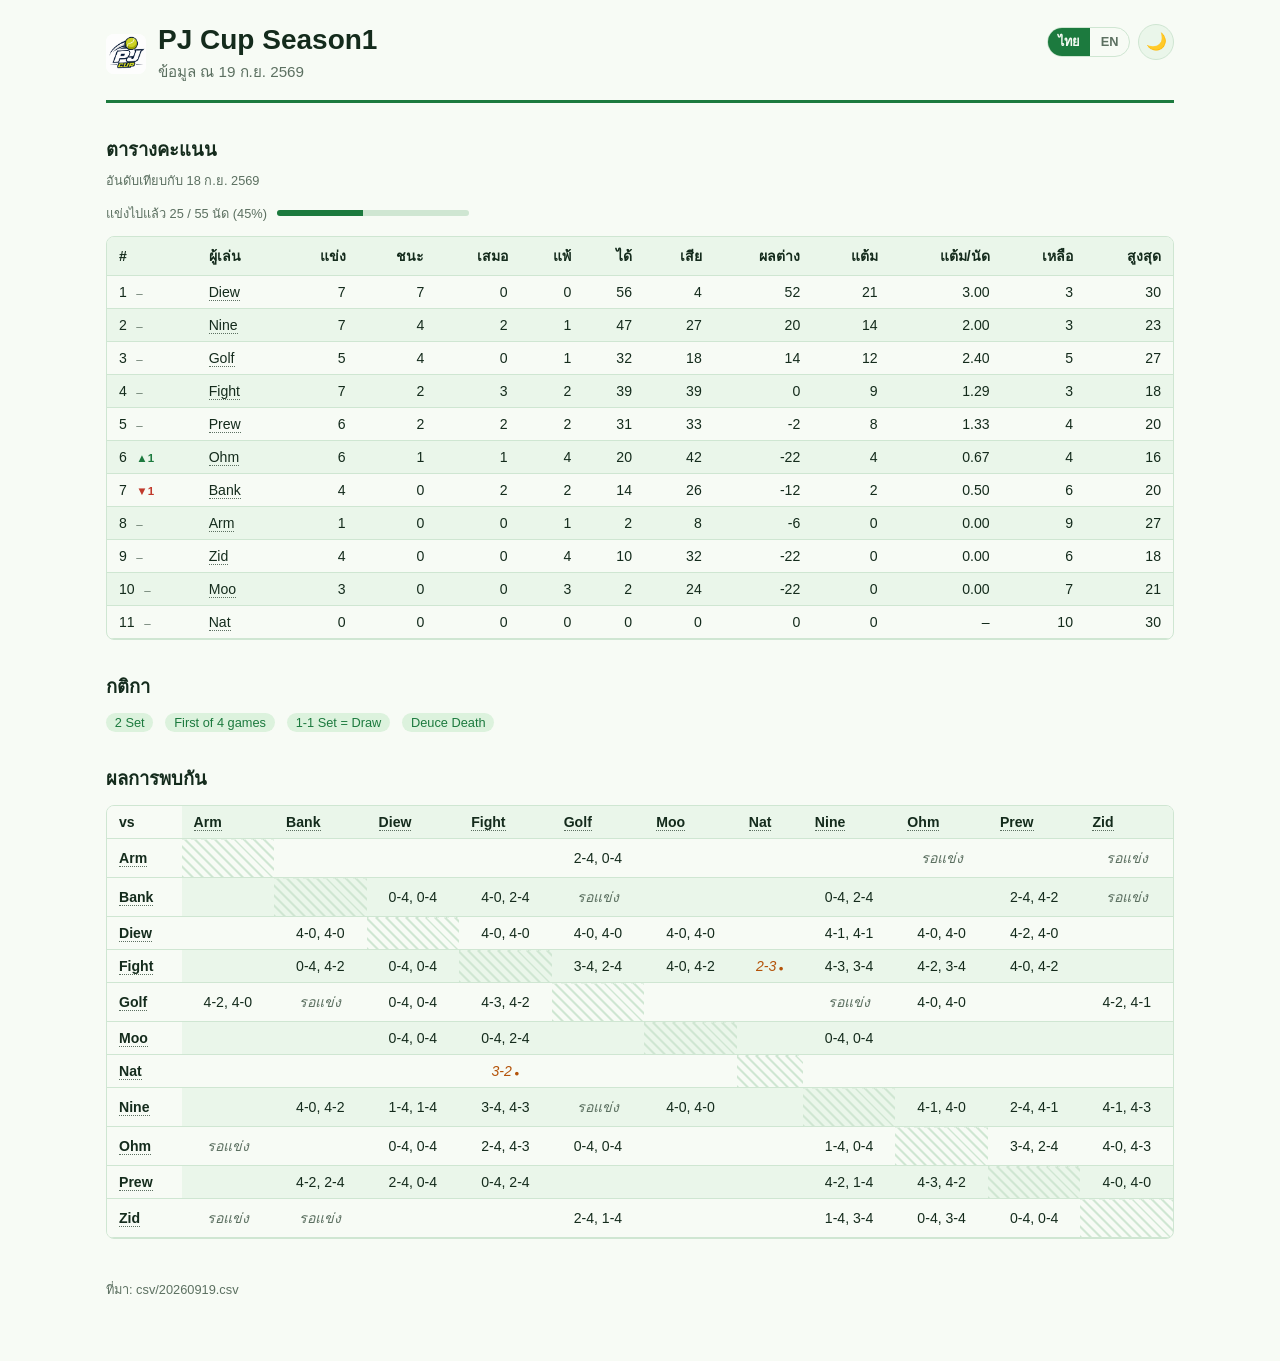
==== commit 100a8161: "Show league progress, remaining opponents and max points Players could see past results but not what" ====
--- a/docs/index.html
+++ b/docs/index.html
@@ -50,10 +50,11 @@
   <section>
     <h2>ตารางคะแนน</h2>
     <p class="standings-note">อันดับเทียบกับ 18 ก.ย. 2569</p>
+    <div class="league-progress"><span>แข่งไปแล้ว 25 / 55 นัด (45%)</span><i class="lp-bar" role="presentation"><i style="width:45%"></i></i></div>
     <div class="table-scroll">
 <table>
-<thead><tr><th>#</th><th>ผู้เล่น</th><th class="num" title="จำนวนนัดที่แข่ง">แข่ง</th><th class="num">ชนะ</th><th class="num">เสมอ</th><th class="num">แพ้</th><th class="num" title="เกมที่ได้">ได้</th><th class="num" title="เกมที่เสีย">เสีย</th><th class="num" title="ผลต่างเกม">ผลต่าง</th><th class="num" title="แต้มรวม">แต้ม</th><th class="num" title="แต้มเฉลี่ยต่อนัด">แต้ม/นัด</th></tr></thead>
-<tbody><tr><td>1 <span class="rank-move same" title="อันดับเท่าเดิมกับ 18 ก.ย. 2569" aria-label="อันดับเท่าเดิมกับ 18 ก.ย. 2569">–</span></td><td><a class="player-link" href="#player-diew">Diew</a></td><td class="num">7</td><td class="num">7</td><td class="num">0</td><td class="num">0</td><td class="num">56</td><td class="num">4</td><td class="num">52</td><td class="num">21</td><td class="num">3.00</td></tr><tr><td>2 <span class="rank-move same" title="อันดับเท่าเดิมกับ 18 ก.ย. 2569" aria-label="อันดับเท่าเดิมกับ 18 ก.ย. 2569">–</span></td><td><a class="player-link" href="#player-nine">Nine</a></td><td class="num">7</td><td class="num">4</td><td class="num">2</td><td class="num">1</td><td class="num">47</td><td class="num">27</td><td class="num">20</td><td class="num">14</td><td class="num">2.00</td></tr><tr><td>3 <span class="rank-move same" title="อันดับเท่าเดิมกับ 18 ก.ย. 2569" aria-label="อันดับเท่าเดิมกับ 18 ก.ย. 2569">–</span></td><td><a class="player-link" href="#player-golf">Golf</a></td><td class="num">5</td><td class="num">4</td><td class="num">0</td><td class="num">1</td><td class="num">32</td><td class="num">18</td><td class="num">14</td><td class="num">12</td><td class="num">2.40</td></tr><tr><td>4 <span class="rank-move same" title="อันดับเท่าเดิมกับ 18 ก.ย. 2569" aria-label="อันดับเท่าเดิมกับ 18 ก.ย. 2569">–</span></td><td><a class="player-link" href="#player-fight">Fight</a></td><td class="num">7</td><td class="num">2</td><td class="num">3</td><td class="num">2</td><td class="num">39</td><td class="num">39</td><td class="num">0</td><td class="num">9</td><td class="num">1.29</td></tr><tr><td>5 <span class="rank-move same" title="อันดับเท่าเดิมกับ 18 ก.ย. 2569" aria-label="อันดับเท่าเดิมกับ 18 ก.ย. 2569">–</span></td><td><a class="player-link" href="#player-prew">Prew</a></td><td class="num">6</td><td class="num">2</td><td class="num">2</td><td class="num">2</td><td class="num">31</td><td class="num">33</td><td class="num">-2</td><td class="num">8</td><td class="num">1.33</td></tr><tr><td>6 <span class="rank-move up" title="ขึ้น 1 อันดับ ตั้งแต่ 18 ก.ย. 2569" aria-label="ขึ้น 1 อันดับ ตั้งแต่ 18 ก.ย. 2569">▲1</span></td><td><a class="player-link" href="#player-ohm">Ohm</a></td><td class="num">6</td><td class="num">1</td><td class="num">1</td><td class="num">4</td><td class="num">20</td><td class="num">42</td><td class="num">-22</td><td class="num">4</td><td class="num">0.67</td></tr><tr><td>7 <span class="rank-move down" title="ลง 1 อันดับ ตั้งแต่ 18 ก.ย. 2569" aria-label="ลง 1 อันดับ ตั้งแต่ 18 ก.ย. 2569">▼1</span></td><td><a class="player-link" href="#player-bank">Bank</a></td><td class="num">4</td><td class="num">0</td><td class="num">2</td><td class="num">2</td><td class="num">14</td><td class="num">26</td><td class="num">-12</td><td class="num">2</td><td class="num">0.50</td></tr><tr><td>8 <span class="rank-move same" title="อันดับเท่าเดิมกับ 18 ก.ย. 2569" aria-label="อันดับเท่าเดิมกับ 18 ก.ย. 2569">–</span></td><td><a class="player-link" href="#player-arm">Arm</a></td><td class="num">1</td><td class="num">0</td><td class="num">0</td><td class="num">1</td><td class="num">2</td><td class="num">8</td><td class="num">-6</td><td class="num">0</td><td class="num">0.00</td></tr><tr><td>9 <span class="rank-move same" title="อันดับเท่าเดิมกับ 18 ก.ย. 2569" aria-label="อันดับเท่าเดิมกับ 18 ก.ย. 2569">–</span></td><td><a class="player-link" href="#player-zid">Zid</a></td><td class="num">4</td><td class="num">0</td><td class="num">0</td><td class="num">4</td><td class="num">10</td><td class="num">32</td><td class="num">-22</td><td class="num">0</td><td class="num">0.00</td></tr><tr><td>10 <span class="rank-move same" title="อันดับเท่าเดิมกับ 18 ก.ย. 2569" aria-label="อันดับเท่าเดิมกับ 18 ก.ย. 2569">–</span></td><td><a class="player-link" href="#player-moo">Moo</a></td><td class="num">3</td><td class="num">0</td><td class="num">0</td><td class="num">3</td><td class="num">2</td><td class="num">24</td><td class="num">-22</td><td class="num">0</td><td class="num">0.00</td></tr><tr><td>11 <span class="rank-move same" title="อันดับเท่าเดิมกับ 18 ก.ย. 2569" aria-label="อันดับเท่าเดิมกับ 18 ก.ย. 2569">–</span></td><td><a class="player-link" href="#player-nat">Nat</a></td><td class="num">0</td><td class="num">0</td><td class="num">0</td><td class="num">0</td><td class="num">0</td><td class="num">0</td><td class="num">0</td><td class="num">0</td><td class="num">–</td></tr></tbody>
+<thead><tr><th>#</th><th>ผู้เล่น</th><th class="num" title="จำนวนนัดที่แข่ง">แข่ง</th><th class="num">ชนะ</th><th class="num">เสมอ</th><th class="num">แพ้</th><th class="num" title="เกมที่ได้">ได้</th><th class="num" title="เกมที่เสีย">เสีย</th><th class="num" title="ผลต่างเกม">ผลต่าง</th><th class="num" title="แต้มรวม">แต้ม</th><th class="num" title="แต้มเฉลี่ยต่อนัด">แต้ม/นัด</th><th class="num" title="คู่แข่งที่ยังไม่ได้แข่ง">เหลือ</th><th class="num" title="แต้มสูงสุดที่ยังทำได้ ถ้าแข่งครบทุกนัดที่เหลือ">สูงสุด</th></tr></thead>
+<tbody><tr><td>1 <span class="rank-move same" title="อันดับเท่าเดิมกับ 18 ก.ย. 2569" aria-label="อันดับเท่าเดิมกับ 18 ก.ย. 2569">–</span></td><td><a class="player-link" href="#player-diew">Diew</a></td><td class="num">7</td><td class="num">7</td><td class="num">0</td><td class="num">0</td><td class="num">56</td><td class="num">4</td><td class="num">52</td><td class="num">21</td><td class="num">3.00</td><td class="num">3</td><td class="num">30</td></tr><tr><td>2 <span class="rank-move same" title="อันดับเท่าเดิมกับ 18 ก.ย. 2569" aria-label="อันดับเท่าเดิมกับ 18 ก.ย. 2569">–</span></td><td><a class="player-link" href="#player-nine">Nine</a></td><td class="num">7</td><td class="num">4</td><td class="num">2</td><td class="num">1</td><td class="num">47</td><td class="num">27</td><td class="num">20</td><td class="num">14</td><td class="num">2.00</td><td class="num">3</td><td class="num">23</td></tr><tr><td>3 <span class="rank-move same" title="อันดับเท่าเดิมกับ 18 ก.ย. 2569" aria-label="อันดับเท่าเดิมกับ 18 ก.ย. 2569">–</span></td><td><a class="player-link" href="#player-golf">Golf</a></td><td class="num">5</td><td class="num">4</td><td class="num">0</td><td class="num">1</td><td class="num">32</td><td class="num">18</td><td class="num">14</td><td class="num">12</td><td class="num">2.40</td><td class="num">5</td><td class="num">27</td></tr><tr><td>4 <span class="rank-move same" title="อันดับเท่าเดิมกับ 18 ก.ย. 2569" aria-label="อันดับเท่าเดิมกับ 18 ก.ย. 2569">–</span></td><td><a class="player-link" href="#player-fight">Fight</a></td><td class="num">7</td><td class="num">2</td><td class="num">3</td><td class="num">2</td><td class="num">39</td><td class="num">39</td><td class="num">0</td><td class="num">9</td><td class="num">1.29</td><td class="num">3</td><td class="num">18</td></tr><tr><td>5 <span class="rank-move same" title="อันดับเท่าเดิมกับ 18 ก.ย. 2569" aria-label="อันดับเท่าเดิมกับ 18 ก.ย. 2569">–</span></td><td><a class="player-link" href="#player-prew">Prew</a></td><td class="num">6</td><td class="num">2</td><td class="num">2</td><td class="num">2</td><td class="num">31</td><td class="num">33</td><td class="num">-2</td><td class="num">8</td><td class="num">1.33</td><td class="num">4</td><td class="num">20</td></tr><tr><td>6 <span class="rank-move up" title="ขึ้น 1 อันดับ ตั้งแต่ 18 ก.ย. 2569" aria-label="ขึ้น 1 อันดับ ตั้งแต่ 18 ก.ย. 2569">▲1</span></td><td><a class="player-link" href="#player-ohm">Ohm</a></td><td class="num">6</td><td class="num">1</td><td class="num">1</td><td class="num">4</td><td class="num">20</td><td class="num">42</td><td class="num">-22</td><td class="num">4</td><td class="num">0.67</td><td class="num">4</td><td class="num">16</td></tr><tr><td>7 <span class="rank-move down" title="ลง 1 อันดับ ตั้งแต่ 18 ก.ย. 2569" aria-label="ลง 1 อันดับ ตั้งแต่ 18 ก.ย. 2569">▼1</span></td><td><a class="player-link" href="#player-bank">Bank</a></td><td class="num">4</td><td class="num">0</td><td class="num">2</td><td class="num">2</td><td class="num">14</td><td class="num">26</td><td class="num">-12</td><td class="num">2</td><td class="num">0.50</td><td class="num">6</td><td class="num">20</td></tr><tr><td>8 <span class="rank-move same" title="อันดับเท่าเดิมกับ 18 ก.ย. 2569" aria-label="อันดับเท่าเดิมกับ 18 ก.ย. 2569">–</span></td><td><a class="player-link" href="#player-arm">Arm</a></td><td class="num">1</td><td class="num">0</td><td class="num">0</td><td class="num">1</td><td class="num">2</td><td class="num">8</td><td class="num">-6</td><td class="num">0</td><td class="num">0.00</td><td class="num">9</td><td class="num">27</td></tr><tr><td>9 <span class="rank-move same" title="อันดับเท่าเดิมกับ 18 ก.ย. 2569" aria-label="อันดับเท่าเดิมกับ 18 ก.ย. 2569">–</span></td><td><a class="player-link" href="#player-zid">Zid</a></td><td class="num">4</td><td class="num">0</td><td class="num">0</td><td class="num">4</td><td class="num">10</td><td class="num">32</td><td class="num">-22</td><td class="num">0</td><td class="num">0.00</td><td class="num">6</td><td class="num">18</td></tr><tr><td>10 <span class="rank-move same" title="อันดับเท่าเดิมกับ 18 ก.ย. 2569" aria-label="อันดับเท่าเดิมกับ 18 ก.ย. 2569">–</span></td><td><a class="player-link" href="#player-moo">Moo</a></td><td class="num">3</td><td class="num">0</td><td class="num">0</td><td class="num">3</td><td class="num">2</td><td class="num">24</td><td class="num">-22</td><td class="num">0</td><td class="num">0.00</td><td class="num">7</td><td class="num">21</td></tr><tr><td>11 <span class="rank-move same" title="อันดับเท่าเดิมกับ 18 ก.ย. 2569" aria-label="อันดับเท่าเดิมกับ 18 ก.ย. 2569">–</span></td><td><a class="player-link" href="#player-nat">Nat</a></td><td class="num">0</td><td class="num">0</td><td class="num">0</td><td class="num">0</td><td class="num">0</td><td class="num">0</td><td class="num">0</td><td class="num">0</td><td class="num">–</td><td class="num">10</td><td class="num">30</td></tr></tbody>
 </table>
     </div>
   </section>
@@ -76,19 +77,19 @@
     <p class="source">ที่มา: csv/20260919.csv</p>
   </footer>
 </div>
-<dialog class="player-card" id="player-diew" aria-labelledby="player-diew-name" data-share="{&quot;slug&quot;:&quot;player-diew&quot;,&quot;name&quot;:&quot;Diew&quot;,&quot;rank&quot;:&quot;1&quot;,&quot;move&quot;:0,&quot;record&quot;:&quot;ชนะ 7  เสมอ 0  แพ้ 0&quot;,&quot;tiles&quot;:[[&quot;แข่ง&quot;,&quot;7&quot;],[&quot;แต้ม&quot;,&quot;21&quot;],[&quot;แต้ม/นัด&quot;,&quot;3.00&quot;],[&quot;เซต ชนะ–แพ้&quot;,&quot;14–0&quot;],[&quot;เซตสูสี&quot;,&quot;–&quot;],[&quot;ได้&quot;,&quot;56&quot;],[&quot;เสีย&quot;,&quot;4&quot;],[&quot;ผลต่าง&quot;,&quot;+52&quot;]],&quot;axes&quot;:[[&quot;บุก&quot;,10.0],[&quot;เหนือชั้น&quot;,9.3],[&quot;ฟอร์ม&quot;,10.0],[&quot;รับ&quot;,9.3],[&quot;ใจนิ่ง&quot;,null],[&quot;อันดับขยับ&quot;,5]],&quot;top&quot;:0,&quot;date&quot;:&quot;19 ก.ย. 2569&quot;,&quot;site&quot;:&quot;PJ Cup Season1&quot;,&quot;url&quot;:&quot;pj-cup.github.io&quot;,&quot;page&quot;:&quot;https://pj-cup.github.io/&quot;}"><div class="pc-inner"><div class="pc-head"><span class="pc-rank">1</span><div class="pc-id"><h3 id="player-diew-name">Diew</h3><p class="pc-record">ชนะ 7 · เสมอ 0 · แพ้ 0<span class="rank-move same" title="อันดับเท่าเดิมกับ 18 ก.ย. 2569" aria-label="อันดับเท่าเดิมกับ 18 ก.ย. 2569">–</span></p></div><a class="pc-close" href="#" aria-label="ปิด">&times;</a></div><div class="pc-tiles"><div class="pc-tile"><span>แข่ง</span><b>7</b></div><div class="pc-tile"><span>แต้ม</span><b>21</b></div><div class="pc-tile"><span>แต้ม/นัด</span><b>3.00</b></div><div class="pc-tile"><span>เซต ชนะ–แพ้</span><b>14–0</b></div><div class="pc-tile"><span>เซตสูสี</span><b>–</b></div><div class="pc-tile"><span>ได้</span><b>56</b></div><div class="pc-tile"><span>เสีย</span><b>4</b></div><div class="pc-tile"><span>ผลต่าง</span><b>+52</b></div></div><div class="pc-block pc-insights"><h4>ค่าพลังผู้เล่น</h4><p class="pc-sub">ตลอดฤดูกาล · คะแนนเต็ม 10</p><svg class="radar" viewBox="0 0 380 360" role="img" aria-label="ค่าพลังผู้เล่น: บุก 10.0, เหนือชั้น 9.3, ฟอร์ม 10.0, รับ 9.3, ใจนิ่ง –, อันดับขยับ 5.0"><polygon class="rg-area" points="190.0,85.0 272.3,132.5 272.3,227.5 190.0,275.0 107.7,227.5 107.7,132.5"/><polygon class="rg-ring" points="190.0,156.2 210.6,168.1 210.6,191.9 190.0,203.8 169.4,191.9 169.4,168.1"/><polygon class="rg-ring" points="190.0,132.5 231.1,156.2 231.1,203.8 190.0,227.5 148.9,203.8 148.9,156.2"/><polygon class="rg-ring" points="190.0,108.8 251.7,144.4 251.7,215.6 190.0,251.2 128.3,215.6 128.3,144.4"/><line class="rg-spoke" x1="190" y1="180" x2="190.0" y2="85.0"/><line class="rg-spoke" x1="190" y1="180" x2="272.3" y2="132.5"/><line class="rg-spoke" x1="190" y1="180" x2="272.3" y2="227.5"/><line class="rg-spoke" x1="190" y1="180" x2="190.0" y2="275.0"/><line class="rg-spoke" x1="190" y1="180" x2="107.7" y2="227.5"/><line class="rg-spoke" x1="190" y1="180" x2="107.7" y2="132.5"/><polygon class="rg-outer" points="190.0,85.0 272.3,132.5 272.3,227.5 190.0,275.0 107.7,227.5 107.7,132.5"/><circle class="rg-dot" cx="190.0" cy="85.0" r="3"/><circle class="rg-dot" cx="272.3" cy="132.5" r="3"/><circle class="rg-dot" cx="272.3" cy="227.5" r="3"/><circle class="rg-dot" cx="190.0" cy="275.0" r="3"/><circle class="rg-dot" cx="107.7" cy="227.5" r="3"/><circle class="rg-dot" cx="107.7" cy="132.5" r="3"/><polygon class="rg-shape" points="190.0,85.0 266.4,135.9 272.3,227.5 190.0,268.2 190.0,180.0 148.9,156.2"/><circle class="rg-dot" cx="190" cy="180" r="2.5"/><text class="rg-label top" x="190.0" y="36.0" text-anchor="middle">บุก</text><text class="rg-value top" x="190.0" y="64.0" text-anchor="middle">10.0</text><text class="rg-label" x="288.7" y="117.0" text-anchor="start">เหนือชั้น</text><text class="rg-value" x="288.7" y="145.0" text-anchor="start">9.3</text><text class="rg-label" x="288.7" y="231.0" text-anchor="start">ฟอร์ม</text><text class="rg-value" x="288.7" y="259.0" text-anchor="start">10.0</text><text class="rg-label" x="190.0" y="304.0" text-anchor="middle">รับ</text><text class="rg-value" x="190.0" y="332.0" text-anchor="middle">9.3</text><text class="rg-label" x="91.3" y="231.0" text-anchor="end">ใจนิ่ง</text><text class="rg-value" x="91.3" y="259.0" text-anchor="end">–</text><text class="rg-label" x="91.3" y="117.0" text-anchor="end">อันดับขยับ</text><text class="rg-value" x="91.3" y="145.0" text-anchor="end">5.0</text></svg></div><div class="pc-block"><h4>ตั้งแต่ 18 ก.ย. 2569</h4><div class="pc-tiles small"><div class="pc-tile"><span>อันดับ</span><b>1→1</b></div><div class="pc-tile"><span>แต้ม</span><b>0</b></div><div class="pc-tile"><span>แข่ง</span><b>0</b></div><div class="pc-tile"><span>ผลต่าง</span><b>0</b></div></div></div><div class="pc-block"><h4>ผลการแข่งขัน</h4><ul class="pc-results"><li><span class="chip win">ช</span><span class="opp">Bank</span><span class="score">4-0, 4-0</span></li><li><span class="chip win">ช</span><span class="opp">Fight</span><span class="score">4-0, 4-0</span></li><li><span class="chip win">ช</span><span class="opp">Golf</span><span class="score">4-0, 4-0</span></li><li><span class="chip win">ช</span><span class="opp">Moo</span><span class="score">4-0, 4-0</span></li><li><span class="chip win">ช</span><span class="opp">Nine</span><span class="score">4-1, 4-1</span></li><li><span class="chip win">ช</span><span class="opp">Ohm</span><span class="score">4-0, 4-0</span></li><li><span class="chip win">ช</span><span class="opp">Prew</span><span class="score">4-2, 4-0</span></li></ul></div><div class="pc-actions"><label class="pc-compare" hidden><span>เปรียบเทียบกับ</span><select><option value="">เลือกผู้เล่น…</option><option value="nine">Nine</option><option value="golf">Golf</option><option value="fight">Fight</option><option value="prew">Prew</option><option value="ohm">Ohm</option><option value="bank">Bank</option><option value="arm">Arm</option><option value="zid">Zid</option><option value="moo">Moo</option><option value="nat">Nat</option></select></label><button class="pc-share" type="button" hidden>แชร์รูปการ์ด</button></div></div></dialog>
-<dialog class="player-card" id="player-nine" aria-labelledby="player-nine-name" data-share="{&quot;slug&quot;:&quot;player-nine&quot;,&quot;name&quot;:&quot;Nine&quot;,&quot;rank&quot;:&quot;2&quot;,&quot;move&quot;:0,&quot;record&quot;:&quot;ชนะ 4  เสมอ 2  แพ้ 1&quot;,&quot;tiles&quot;:[[&quot;แข่ง&quot;,&quot;7&quot;],[&quot;แต้ม&quot;,&quot;14&quot;],[&quot;แต้ม/นัด&quot;,&quot;2.00&quot;],[&quot;เซต ชนะ–แพ้&quot;,&quot;10–4&quot;],[&quot;เซตสูสี&quot;,&quot;2–1&quot;],[&quot;ได้&quot;,&quot;47&quot;],[&quot;เสีย&quot;,&quot;27&quot;],[&quot;ผลต่าง&quot;,&quot;+20&quot;]],&quot;axes&quot;:[[&quot;บุก&quot;,8.4],[&quot;เหนือชั้น&quot;,5.0],[&quot;ฟอร์ม&quot;,6.7],[&quot;รับ&quot;,5.2],[&quot;ใจนิ่ง&quot;,6.7],[&quot;อันดับขยับ&quot;,5]],&quot;top&quot;:0,&quot;date&quot;:&quot;19 ก.ย. 2569&quot;,&quot;site&quot;:&quot;PJ Cup Season1&quot;,&quot;url&quot;:&quot;pj-cup.github.io&quot;,&quot;page&quot;:&quot;https://pj-cup.github.io/&quot;}"><div class="pc-inner"><div class="pc-head"><span class="pc-rank">2</span><div class="pc-id"><h3 id="player-nine-name">Nine</h3><p class="pc-record">ชนะ 4 · เสมอ 2 · แพ้ 1<span class="rank-move same" title="อันดับเท่าเดิมกับ 18 ก.ย. 2569" aria-label="อันดับเท่าเดิมกับ 18 ก.ย. 2569">–</span></p></div><a class="pc-close" href="#" aria-label="ปิด">&times;</a></div><div class="pc-tiles"><div class="pc-tile"><span>แข่ง</span><b>7</b></div><div class="pc-tile"><span>แต้ม</span><b>14</b></div><div class="pc-tile"><span>แต้ม/นัด</span><b>2.00</b></div><div class="pc-tile"><span>เซต ชนะ–แพ้</span><b>10–4</b></div><div class="pc-tile"><span>เซตสูสี</span><b>2–1</b></div><div class="pc-tile"><span>ได้</span><b>47</b></div><div class="pc-tile"><span>เสีย</span><b>27</b></div><div class="pc-tile"><span>ผลต่าง</span><b>+20</b></div></div><div class="pc-block pc-insights"><h4>ค่าพลังผู้เล่น</h4><p class="pc-sub">ตลอดฤดูกาล · คะแนนเต็ม 10</p><svg class="radar" viewBox="0 0 380 360" role="img" aria-label="ค่าพลังผู้เล่น: บุก 8.4, เหนือชั้น 5.0, ฟอร์ม 6.7, รับ 5.2, ใจนิ่ง 6.7, อันดับขยับ 5.0"><polygon class="rg-area" points="190.0,85.0 272.3,132.5 272.3,227.5 190.0,275.0 107.7,227.5 107.7,132.5"/><polygon class="rg-ring" points="190.0,156.2 210.6,168.1 210.6,191.9 190.0,203.8 169.4,191.9 169.4,168.1"/><polygon class="rg-ring" points="190.0,132.5 231.1,156.2 231.1,203.8 190.0,227.5 148.9,203.8 148.9,156.2"/><polygon class="rg-ring" points="190.0,108.8 251.7,144.4 251.7,215.6 190.0,251.2 128.3,215.6 128.3,144.4"/><line class="rg-spoke" x1="190" y1="180" x2="190.0" y2="85.0"/><line class="rg-spoke" x1="190" y1="180" x2="272.3" y2="132.5"/><line class="rg-spoke" x1="190" y1="180" x2="272.3" y2="227.5"/><line class="rg-spoke" x1="190" y1="180" x2="190.0" y2="275.0"/><line class="rg-spoke" x1="190" y1="180" x2="107.7" y2="227.5"/><line class="rg-spoke" x1="190" y1="180" x2="107.7" y2="132.5"/><polygon class="rg-outer" points="190.0,85.0 272.3,132.5 272.3,227.5 190.0,275.0 107.7,227.5 107.7,132.5"/><circle class="rg-dot" cx="190.0" cy="85.0" r="3"/><circle class="rg-dot" cx="272.3" cy="132.5" r="3"/><circle class="rg-dot" cx="272.3" cy="227.5" r="3"/><circle class="rg-dot" cx="190.0" cy="275.0" r="3"/><circle class="rg-dot" cx="107.7" cy="227.5" r="3"/><circle class="rg-dot" cx="107.7" cy="132.5" r="3"/><polygon class="rg-shape" points="190.0,100.3 231.1,156.2 244.8,211.7 190.0,229.2 135.2,211.7 148.9,156.2"/><circle class="rg-dot" cx="190" cy="180" r="2.5"/><text class="rg-label top" x="190.0" y="36.0" text-anchor="middle">บุก</text><text class="rg-value top" x="190.0" y="64.0" text-anchor="middle">8.4</text><text class="rg-label" x="288.7" y="117.0" text-anchor="start">เหนือชั้น</text><text class="rg-value" x="288.7" y="145.0" text-anchor="start">5.0</text><text class="rg-label" x="288.7" y="231.0" text-anchor="start">ฟอร์ม</text><text class="rg-value" x="288.7" y="259.0" text-anchor="start">6.7</text><text class="rg-label" x="190.0" y="304.0" text-anchor="middle">รับ</text><text class="rg-value" x="190.0" y="332.0" text-anchor="middle">5.2</text><text class="rg-label" x="91.3" y="231.0" text-anchor="end">ใจนิ่ง</text><text class="rg-value" x="91.3" y="259.0" text-anchor="end">6.7</text><text class="rg-label" x="91.3" y="117.0" text-anchor="end">อันดับขยับ</text><text class="rg-value" x="91.3" y="145.0" text-anchor="end">5.0</text></svg></div><div class="pc-block"><h4>ตั้งแต่ 18 ก.ย. 2569</h4><div class="pc-tiles small"><div class="pc-tile"><span>อันดับ</span><b>2→2</b></div><div class="pc-tile"><span>แต้ม</span><b>0</b></div><div class="pc-tile"><span>แข่ง</span><b>0</b></div><div class="pc-tile"><span>ผลต่าง</span><b>0</b></div></div></div><div class="pc-block"><h4>ผลการแข่งขัน</h4><ul class="pc-results"><li><span class="chip win">ช</span><span class="opp">Bank</span><span class="score">4-0, 4-2</span></li><li><span class="chip loss">พ</span><span class="opp">Diew</span><span class="score">1-4, 1-4</span></li><li><span class="chip draw">ส</span><span class="opp">Fight</span><span class="score">3-4, 4-3</span></li><li><span class="chip win">ช</span><span class="opp">Moo</span><span class="score">4-0, 4-0</span></li><li><span class="chip win">ช</span><span class="opp">Ohm</span><span class="score">4-1, 4-0</span></li><li><span class="chip draw">ส</span><span class="opp">Prew</span><span class="score">2-4, 4-1</span></li><li><span class="chip win">ช</span><span class="opp">Zid</span><span class="score">4-1, 4-3</span></li></ul></div><div class="pc-actions"><label class="pc-compare" hidden><span>เปรียบเทียบกับ</span><select><option value="">เลือกผู้เล่น…</option><option value="diew">Diew</option><option value="golf">Golf</option><option value="fight">Fight</option><option value="prew">Prew</option><option value="ohm">Ohm</option><option value="bank">Bank</option><option value="arm">Arm</option><option value="zid">Zid</option><option value="moo">Moo</option><option value="nat">Nat</option></select></label><button class="pc-share" type="button" hidden>แชร์รูปการ์ด</button></div></div></dialog>
-<dialog class="player-card" id="player-golf" aria-labelledby="player-golf-name" data-share="{&quot;slug&quot;:&quot;player-golf&quot;,&quot;name&quot;:&quot;Golf&quot;,&quot;rank&quot;:&quot;3&quot;,&quot;move&quot;:0,&quot;record&quot;:&quot;ชนะ 4  เสมอ 0  แพ้ 1&quot;,&quot;tiles&quot;:[[&quot;แข่ง&quot;,&quot;5&quot;],[&quot;แต้ม&quot;,&quot;12&quot;],[&quot;แต้ม/นัด&quot;,&quot;2.40&quot;],[&quot;เซต ชนะ–แพ้&quot;,&quot;8–2&quot;],[&quot;เซตสูสี&quot;,&quot;1–0&quot;],[&quot;ได้&quot;,&quot;32&quot;],[&quot;เสีย&quot;,&quot;18&quot;],[&quot;ผลต่าง&quot;,&quot;+14&quot;]],&quot;axes&quot;:[[&quot;บุก&quot;,8.0],[&quot;เหนือชั้น&quot;,4.0],[&quot;ฟอร์ม&quot;,8.0],[&quot;รับ&quot;,5.5],[&quot;ใจนิ่ง&quot;,10.0],[&quot;อันดับขยับ&quot;,5]],&quot;top&quot;:4,&quot;date&quot;:&quot;19 ก.ย. 2569&quot;,&quot;site&quot;:&quot;PJ Cup Season1&quot;,&quot;url&quot;:&quot;pj-cup.github.io&quot;,&quot;page&quot;:&quot;https://pj-cup.github.io/&quot;}"><div class="pc-inner"><div class="pc-head"><span class="pc-rank">3</span><div class="pc-id"><h3 id="player-golf-name">Golf</h3><p class="pc-record">ชนะ 4 · เสมอ 0 · แพ้ 1<span class="rank-move same" title="อันดับเท่าเดิมกับ 18 ก.ย. 2569" aria-label="อันดับเท่าเดิมกับ 18 ก.ย. 2569">–</span></p></div><a class="pc-close" href="#" aria-label="ปิด">&times;</a></div><div class="pc-tiles"><div class="pc-tile"><span>แข่ง</span><b>5</b></div><div class="pc-tile"><span>แต้ม</span><b>12</b></div><div class="pc-tile"><span>แต้ม/นัด</span><b>2.40</b></div><div class="pc-tile"><span>เซต ชนะ–แพ้</span><b>8–2</b></div><div class="pc-tile"><span>เซตสูสี</span><b>1–0</b></div><div class="pc-tile"><span>ได้</span><b>32</b></div><div class="pc-tile"><span>เสีย</span><b>18</b></div><div class="pc-tile"><span>ผลต่าง</span><b>+14</b></div></div><div class="pc-block pc-insights"><h4>ค่าพลังผู้เล่น</h4><p class="pc-sub">ตลอดฤดูกาล · คะแนนเต็ม 10</p><svg class="radar" viewBox="0 0 380 360" role="img" aria-label="ค่าพลังผู้เล่น: บุก 8.0, เหนือชั้น 4.0, ฟอร์ม 8.0, รับ 5.5, ใจนิ่ง 10.0, อันดับขยับ 5.0"><polygon class="rg-area" points="190.0,85.0 272.3,132.5 272.3,227.5 190.0,275.0 107.7,227.5 107.7,132.5"/><polygon class="rg-ring" points="190.0,156.2 210.6,168.1 210.6,191.9 190.0,203.8 169.4,191.9 169.4,168.1"/><polygon class="rg-ring" points="190.0,132.5 231.1,156.2 231.1,203.8 190.0,227.5 148.9,203.8 148.9,156.2"/><polygon class="rg-ring" points="190.0,108.8 251.7,144.4 251.7,215.6 190.0,251.2 128.3,215.6 128.3,144.4"/><line class="rg-spoke" x1="190" y1="180" x2="190.0" y2="85.0"/><line class="rg-spoke" x1="190" y1="180" x2="272.3" y2="132.5"/><line class="rg-spoke" x1="190" y1="180" x2="272.3" y2="227.5"/><line class="rg-spoke" x1="190" y1="180" x2="190.0" y2="275.0"/><line class="rg-spoke" x1="190" y1="180" x2="107.7" y2="227.5"/><line class="rg-spoke" x1="190" y1="180" x2="107.7" y2="132.5"/><polygon class="rg-outer" points="190.0,85.0 272.3,132.5 272.3,227.5 190.0,275.0 107.7,227.5 107.7,132.5"/><circle class="rg-dot" cx="190.0" cy="85.0" r="3"/><circle class="rg-dot" cx="272.3" cy="132.5" r="3"/><circle class="rg-dot" cx="272.3" cy="227.5" r="3"/><circle class="rg-dot" cx="190.0" cy="275.0" r="3"/><circle class="rg-dot" cx="107.7" cy="227.5" r="3"/><circle class="rg-dot" cx="107.7" cy="132.5" r="3"/><polygon class="rg-shape" points="190.0,104.0 222.9,161.0 255.8,218.0 190.0,232.2 107.7,227.5 148.9,156.2"/><circle class="rg-dot" cx="190" cy="180" r="2.5"/><text class="rg-label" x="190.0" y="36.0" text-anchor="middle">บุก</text><text class="rg-value" x="190.0" y="64.0" text-anchor="middle">8.0</text><text class="rg-label" x="288.7" y="117.0" text-anchor="start">เหนือชั้น</text><text class="rg-value" x="288.7" y="145.0" text-anchor="start">4.0</text><text class="rg-label" x="288.7" y="231.0" text-anchor="start">ฟอร์ม</text><text class="rg-value" x="288.7" y="259.0" text-anchor="start">8.0</text><text class="rg-label" x="190.0" y="304.0" text-anchor="middle">รับ</text><text class="rg-value" x="190.0" y="332.0" text-anchor="middle">5.5</text><text class="rg-label top" x="91.3" y="231.0" text-anchor="end">ใจนิ่ง</text><text class="rg-value top" x="91.3" y="259.0" text-anchor="end">10.0</text><text class="rg-label" x="91.3" y="117.0" text-anchor="end">อันดับขยับ</text><text class="rg-value" x="91.3" y="145.0" text-anchor="end">5.0</text></svg></div><div class="pc-block"><h4>ตั้งแต่ 18 ก.ย. 2569</h4><div class="pc-tiles small"><div class="pc-tile"><span>อันดับ</span><b>3→3</b></div><div class="pc-tile"><span>แต้ม</span><b>0</b></div><div class="pc-tile"><span>แข่ง</span><b>0</b></div><div class="pc-tile"><span>ผลต่าง</span><b>0</b></div></div></div><div class="pc-block"><h4>ผลการแข่งขัน</h4><ul class="pc-results"><li><span class="chip win">ช</span><span class="opp">Arm</span><span class="score">4-2, 4-0</span></li><li><span class="chip loss">พ</span><span class="opp">Diew</span><span class="score">0-4, 0-4</span></li><li><span class="chip win">ช</span><span class="opp">Fight</span><span class="score">4-3, 4-2</span></li><li><span class="chip win">ช</span><span class="opp">Ohm</span><span class="score">4-0, 4-0</span></li><li><span class="chip win">ช</span><span class="opp">Zid</span><span class="score">4-2, 4-1</span></li></ul></div><div class="pc-actions"><label class="pc-compare" hidden><span>เปรียบเทียบกับ</span><select><option value="">เลือกผู้เล่น…</option><option value="diew">Diew</option><option value="nine">Nine</option><option value="fight">Fight</option><option value="prew">Prew</option><option value="ohm">Ohm</option><option value="bank">Bank</option><option value="arm">Arm</option><option value="zid">Zid</option><option value="moo">Moo</option><option value="nat">Nat</option></select></label><button class="pc-share" type="button" hidden>แชร์รูปการ์ด</button></div></div></dialog>
-<dialog class="player-card" id="player-fight" aria-labelledby="player-fight-name" data-share="{&quot;slug&quot;:&quot;player-fight&quot;,&quot;name&quot;:&quot;Fight&quot;,&quot;rank&quot;:&quot;4&quot;,&quot;move&quot;:0,&quot;record&quot;:&quot;ชนะ 2  เสมอ 3  แพ้ 2&quot;,&quot;tiles&quot;:[[&quot;แข่ง&quot;,&quot;7&quot;],[&quot;แต้ม&quot;,&quot;9&quot;],[&quot;แต้ม/นัด&quot;,&quot;1.29&quot;],[&quot;เซต ชนะ–แพ้&quot;,&quot;7–7&quot;],[&quot;เซตสูสี&quot;,&quot;1–3&quot;],[&quot;ได้&quot;,&quot;39&quot;],[&quot;เสีย&quot;,&quot;39&quot;],[&quot;ผลต่าง&quot;,&quot;0&quot;]],&quot;axes&quot;:[[&quot;บุก&quot;,7.0],[&quot;เหนือชั้น&quot;,1.4],[&quot;ฟอร์ม&quot;,4.3],[&quot;รับ&quot;,3.0],[&quot;ใจนิ่ง&quot;,2.5],[&quot;อันดับขยับ&quot;,5]],&quot;top&quot;:0,&quot;date&quot;:&quot;19 ก.ย. 2569&quot;,&quot;site&quot;:&quot;PJ Cup Season1&quot;,&quot;url&quot;:&quot;pj-cup.github.io&quot;,&quot;page&quot;:&quot;https://pj-cup.github.io/&quot;}"><div class="pc-inner"><div class="pc-head"><span class="pc-rank">4</span><div class="pc-id"><h3 id="player-fight-name">Fight</h3><p class="pc-record">ชนะ 2 · เสมอ 3 · แพ้ 2<span class="rank-move same" title="อันดับเท่าเดิมกับ 18 ก.ย. 2569" aria-label="อันดับเท่าเดิมกับ 18 ก.ย. 2569">–</span></p></div><a class="pc-close" href="#" aria-label="ปิด">&times;</a></div><div class="pc-tiles"><div class="pc-tile"><span>แข่ง</span><b>7</b></div><div class="pc-tile"><span>แต้ม</span><b>9</b></div><div class="pc-tile"><span>แต้ม/นัด</span><b>1.29</b></div><div class="pc-tile"><span>เซต ชนะ–แพ้</span><b>7–7</b></div><div class="pc-tile"><span>เซตสูสี</span><b>1–3</b></div><div class="pc-tile"><span>ได้</span><b>39</b></div><div class="pc-tile"><span>เสีย</span><b>39</b></div><div class="pc-tile"><span>ผลต่าง</span><b>0</b></div></div><div class="pc-block pc-insights"><h4>ค่าพลังผู้เล่น</h4><p class="pc-sub">ตลอดฤดูกาล · คะแนนเต็ม 10</p><svg class="radar" viewBox="0 0 380 360" role="img" aria-label="ค่าพลังผู้เล่น: บุก 7.0, เหนือชั้น 1.4, ฟอร์ม 4.3, รับ 3.0, ใจนิ่ง 2.5, อันดับขยับ 5.0"><polygon class="rg-area" points="190.0,85.0 272.3,132.5 272.3,227.5 190.0,275.0 107.7,227.5 107.7,132.5"/><polygon class="rg-ring" points="190.0,156.2 210.6,168.1 210.6,191.9 190.0,203.8 169.4,191.9 169.4,168.1"/><polygon class="rg-ring" points="190.0,132.5 231.1,156.2 231.1,203.8 190.0,227.5 148.9,203.8 148.9,156.2"/><polygon class="rg-ring" points="190.0,108.8 251.7,144.4 251.7,215.6 190.0,251.2 128.3,215.6 128.3,144.4"/><line class="rg-spoke" x1="190" y1="180" x2="190.0" y2="85.0"/><line class="rg-spoke" x1="190" y1="180" x2="272.3" y2="132.5"/><line class="rg-spoke" x1="190" y1="180" x2="272.3" y2="227.5"/><line class="rg-spoke" x1="190" y1="180" x2="190.0" y2="275.0"/><line class="rg-spoke" x1="190" y1="180" x2="107.7" y2="227.5"/><line class="rg-spoke" x1="190" y1="180" x2="107.7" y2="132.5"/><polygon class="rg-outer" points="190.0,85.0 272.3,132.5 272.3,227.5 190.0,275.0 107.7,227.5 107.7,132.5"/><circle class="rg-dot" cx="190.0" cy="85.0" r="3"/><circle class="rg-dot" cx="272.3" cy="132.5" r="3"/><circle class="rg-dot" cx="272.3" cy="227.5" r="3"/><circle class="rg-dot" cx="190.0" cy="275.0" r="3"/><circle class="rg-dot" cx="107.7" cy="227.5" r="3"/><circle class="rg-dot" cx="107.7" cy="132.5" r="3"/><polygon class="rg-shape" points="190.0,113.8 201.8,173.2 225.3,200.4 190.0,208.8 169.4,191.9 148.9,156.2"/><circle class="rg-dot" cx="190" cy="180" r="2.5"/><text class="rg-label top" x="190.0" y="36.0" text-anchor="middle">บุก</text><text class="rg-value top" x="190.0" y="64.0" text-anchor="middle">7.0</text><text class="rg-label" x="288.7" y="117.0" text-anchor="start">เหนือชั้น</text><text class="rg-value" x="288.7" y="145.0" text-anchor="start">1.4</text><text class="rg-label" x="288.7" y="231.0" text-anchor="start">ฟอร์ม</text><text class="rg-value" x="288.7" y="259.0" text-anchor="start">4.3</text><text class="rg-label" x="190.0" y="304.0" text-anchor="middle">รับ</text><text class="rg-value" x="190.0" y="332.0" text-anchor="middle">3.0</text><text class="rg-label" x="91.3" y="231.0" text-anchor="end">ใจนิ่ง</text><text class="rg-value" x="91.3" y="259.0" text-anchor="end">2.5</text><text class="rg-label" x="91.3" y="117.0" text-anchor="end">อันดับขยับ</text><text class="rg-value" x="91.3" y="145.0" text-anchor="end">5.0</text></svg></div><div class="pc-block"><h4>ตั้งแต่ 18 ก.ย. 2569</h4><div class="pc-tiles small"><div class="pc-tile"><span>อันดับ</span><b>4→4</b></div><div class="pc-tile"><span>แต้ม</span><b>0</b></div><div class="pc-tile"><span>แข่ง</span><b>0</b></div><div class="pc-tile"><span>ผลต่าง</span><b>0</b></div></div></div><div class="pc-block"><h4>ผลการแข่งขัน</h4><ul class="pc-results"><li><span class="chip draw">ส</span><span class="opp">Bank</span><span class="score">0-4, 4-2</span></li><li><span class="chip loss">พ</span><span class="opp">Diew</span><span class="score">0-4, 0-4</span></li><li><span class="chip loss">พ</span><span class="opp">Golf</span><span class="score">3-4, 2-4</span></li><li><span class="chip win">ช</span><span class="opp">Moo</span><span class="score">4-0, 4-2</span></li><li><span class="chip draw">ส</span><span class="opp">Nine</span><span class="score">4-3, 3-4</span></li><li><span class="chip draw">ส</span><span class="opp">Ohm</span><span class="score">4-2, 3-4</span></li><li><span class="chip win">ช</span><span class="opp">Prew</span><span class="score">4-0, 4-2</span></li><li class="live"><span class="chip live">•</span><span class="opp">Nat</span><span class="score">2-3 <em>กำลังแข่ง</em></span></li></ul></div><div class="pc-actions"><label class="pc-compare" hidden><span>เปรียบเทียบกับ</span><select><option value="">เลือกผู้เล่น…</option><option value="diew">Diew</option><option value="nine">Nine</option><option value="golf">Golf</option><option value="prew">Prew</option><option value="ohm">Ohm</option><option value="bank">Bank</option><option value="arm">Arm</option><option value="zid">Zid</option><option value="moo">Moo</option><option value="nat">Nat</option></select></label><button class="pc-share" type="button" hidden>แชร์รูปการ์ด</button></div></div></dialog>
-<dialog class="player-card" id="player-prew" aria-labelledby="player-prew-name" data-share="{&quot;slug&quot;:&quot;player-prew&quot;,&quot;name&quot;:&quot;Prew&quot;,&quot;rank&quot;:&quot;5&quot;,&quot;move&quot;:0,&quot;record&quot;:&quot;ชนะ 2  เสมอ 2  แพ้ 2&quot;,&quot;tiles&quot;:[[&quot;แข่ง&quot;,&quot;6&quot;],[&quot;แต้ม&quot;,&quot;8&quot;],[&quot;แต้ม/นัด&quot;,&quot;1.33&quot;],[&quot;เซต ชนะ–แพ้&quot;,&quot;6–6&quot;],[&quot;เซตสูสี&quot;,&quot;1–0&quot;],[&quot;ได้&quot;,&quot;31&quot;],[&quot;เสีย&quot;,&quot;33&quot;],[&quot;ผลต่าง&quot;,&quot;−2&quot;]],&quot;axes&quot;:[[&quot;บุก&quot;,6.5],[&quot;เหนือชั้น&quot;,1.7],[&quot;ฟอร์ม&quot;,4.4],[&quot;รับ&quot;,3.1],[&quot;ใจนิ่ง&quot;,10.0],[&quot;อันดับขยับ&quot;,5]],&quot;top&quot;:4,&quot;date&quot;:&quot;19 ก.ย. 2569&quot;,&quot;site&quot;:&quot;PJ Cup Season1&quot;,&quot;url&quot;:&quot;pj-cup.github.io&quot;,&quot;page&quot;:&quot;https://pj-cup.github.io/&quot;}"><div class="pc-inner"><div class="pc-head"><span class="pc-rank">5</span><div class="pc-id"><h3 id="player-prew-name">Prew</h3><p class="pc-record">ชนะ 2 · เสมอ 2 · แพ้ 2<span class="rank-move same" title="อันดับเท่าเดิมกับ 18 ก.ย. 2569" aria-label="อันดับเท่าเดิมกับ 18 ก.ย. 2569">–</span></p></div><a class="pc-close" href="#" aria-label="ปิด">&times;</a></div><div class="pc-tiles"><div class="pc-tile"><span>แข่ง</span><b>6</b></div><div class="pc-tile"><span>แต้ม</span><b>8</b></div><div class="pc-tile"><span>แต้ม/นัด</span><b>1.33</b></div><div class="pc-tile"><span>เซต ชนะ–แพ้</span><b>6–6</b></div><div class="pc-tile"><span>เซตสูสี</span><b>1–0</b></div><div class="pc-tile"><span>ได้</span><b>31</b></div><div class="pc-tile"><span>เสีย</span><b>33</b></div><div class="pc-tile"><span>ผลต่าง</span><b>−2</b></div></div><div class="pc-block pc-insights"><h4>ค่าพลังผู้เล่น</h4><p class="pc-sub">ตลอดฤดูกาล · คะแนนเต็ม 10</p><svg class="radar" viewBox="0 0 380 360" role="img" aria-label="ค่าพลังผู้เล่น: บุก 6.5, เหนือชั้น 1.7, ฟอร์ม 4.4, รับ 3.1, ใจนิ่ง 10.0, อันดับขยับ 5.0"><polygon class="rg-area" points="190.0,85.0 272.3,132.5 272.3,227.5 190.0,275.0 107.7,227.5 107.7,132.5"/><polygon class="rg-ring" points="190.0,156.2 210.6,168.1 210.6,191.9 190.0,203.8 169.4,191.9 169.4,168.1"/><polygon class="rg-ring" points="190.0,132.5 231.1,156.2 231.1,203.8 190.0,227.5 148.9,203.8 148.9,156.2"/><polygon class="rg-ring" points="190.0,108.8 251.7,144.4 251.7,215.6 190.0,251.2 128.3,215.6 128.3,144.4"/><line class="rg-spoke" x1="190" y1="180" x2="190.0" y2="85.0"/><line class="rg-spoke" x1="190" y1="180" x2="272.3" y2="132.5"/><line class="rg-spoke" x1="190" y1="180" x2="272.3" y2="227.5"/><line class="rg-spoke" x1="190" y1="180" x2="190.0" y2="275.0"/><line class="rg-spoke" x1="190" y1="180" x2="107.7" y2="227.5"/><line class="rg-spoke" x1="190" y1="180" x2="107.7" y2="132.5"/><polygon class="rg-outer" points="190.0,85.0 272.3,132.5 272.3,227.5 190.0,275.0 107.7,227.5 107.7,132.5"/><circle class="rg-dot" cx="190.0" cy="85.0" r="3"/><circle class="rg-dot" cx="272.3" cy="132.5" r="3"/><circle class="rg-dot" cx="272.3" cy="227.5" r="3"/><circle class="rg-dot" cx="190.0" cy="275.0" r="3"/><circle class="rg-dot" cx="107.7" cy="227.5" r="3"/><circle class="rg-dot" cx="107.7" cy="132.5" r="3"/><polygon class="rg-shape" points="190.0,118.6 203.7,172.1 226.6,201.1 190.0,209.7 107.7,227.5 148.9,156.2"/><circle class="rg-dot" cx="190" cy="180" r="2.5"/><text class="rg-label" x="190.0" y="36.0" text-anchor="middle">บุก</text><text class="rg-value" x="190.0" y="64.0" text-anchor="middle">6.5</text><text class="rg-label" x="288.7" y="117.0" text-anchor="start">เหนือชั้น</text><text class="rg-value" x="288.7" y="145.0" text-anchor="start">1.7</text><text class="rg-label" x="288.7" y="231.0" text-anchor="start">ฟอร์ม</text><text class="rg-value" x="288.7" y="259.0" text-anchor="start">4.4</text><text class="rg-label" x="190.0" y="304.0" text-anchor="middle">รับ</text><text class="rg-value" x="190.0" y="332.0" text-anchor="middle">3.1</text><text class="rg-label top" x="91.3" y="231.0" text-anchor="end">ใจนิ่ง</text><text class="rg-value top" x="91.3" y="259.0" text-anchor="end">10.0</text><text class="rg-label" x="91.3" y="117.0" text-anchor="end">อันดับขยับ</text><text class="rg-value" x="91.3" y="145.0" text-anchor="end">5.0</text></svg></div><div class="pc-block"><h4>ตั้งแต่ 18 ก.ย. 2569</h4><div class="pc-tiles small"><div class="pc-tile"><span>อันดับ</span><b>5→5</b></div><div class="pc-tile"><span>แต้ม</span><b>0</b></div><div class="pc-tile"><span>แข่ง</span><b>0</b></div><div class="pc-tile"><span>ผลต่าง</span><b>0</b></div></div></div><div class="pc-block"><h4>ผลการแข่งขัน</h4><ul class="pc-results"><li><span class="chip draw">ส</span><span class="opp">Bank</span><span class="score">4-2, 2-4</span></li><li><span class="chip loss">พ</span><span class="opp">Diew</span><span class="score">2-4, 0-4</span></li><li><span class="chip loss">พ</span><span class="opp">Fight</span><span class="score">0-4, 2-4</span></li><li><span class="chip draw">ส</span><span class="opp">Nine</span><span class="score">4-2, 1-4</span></li><li><span class="chip win">ช</span><span class="opp">Ohm</span><span class="score">4-3, 4-2</span></li><li><span class="chip win">ช</span><span class="opp">Zid</span><span class="score">4-0, 4-0</span></li></ul></div><div class="pc-actions"><label class="pc-compare" hidden><span>เปรียบเทียบกับ</span><select><option value="">เลือกผู้เล่น…</option><option value="diew">Diew</option><option value="nine">Nine</option><option value="golf">Golf</option><option value="fight">Fight</option><option value="ohm">Ohm</option><option value="bank">Bank</option><option value="arm">Arm</option><option value="zid">Zid</option><option value="moo">Moo</option><option value="nat">Nat</option></select></label><button class="pc-share" type="button" hidden>แชร์รูปการ์ด</button></div></div></dialog>
-<dialog class="player-card" id="player-ohm" aria-labelledby="player-ohm-name" data-share="{&quot;slug&quot;:&quot;player-ohm&quot;,&quot;name&quot;:&quot;Ohm&quot;,&quot;rank&quot;:&quot;6&quot;,&quot;move&quot;:1,&quot;record&quot;:&quot;ชนะ 1  เสมอ 1  แพ้ 4&quot;,&quot;tiles&quot;:[[&quot;แข่ง&quot;,&quot;6&quot;],[&quot;แต้ม&quot;,&quot;4&quot;],[&quot;แต้ม/นัด&quot;,&quot;0.67&quot;],[&quot;เซต ชนะ–แพ้&quot;,&quot;3–9&quot;],[&quot;เซตสูสี&quot;,&quot;2–1&quot;],[&quot;ได้&quot;,&quot;20&quot;],[&quot;เสีย&quot;,&quot;42&quot;],[&quot;ผลต่าง&quot;,&quot;−22&quot;]],&quot;axes&quot;:[[&quot;บุก&quot;,4.2],[&quot;เหนือชั้น&quot;,0.8],[&quot;ฟอร์ม&quot;,2.2],[&quot;รับ&quot;,1.2],[&quot;ใจนิ่ง&quot;,6.7],[&quot;อันดับขยับ&quot;,6]],&quot;top&quot;:4,&quot;date&quot;:&quot;19 ก.ย. 2569&quot;,&quot;site&quot;:&quot;PJ Cup Season1&quot;,&quot;url&quot;:&quot;pj-cup.github.io&quot;,&quot;page&quot;:&quot;https://pj-cup.github.io/&quot;}"><div class="pc-inner"><div class="pc-head"><span class="pc-rank">6</span><div class="pc-id"><h3 id="player-ohm-name">Ohm</h3><p class="pc-record">ชนะ 1 · เสมอ 1 · แพ้ 4<span class="rank-move up" title="ขึ้น 1 อันดับ ตั้งแต่ 18 ก.ย. 2569" aria-label="ขึ้น 1 อันดับ ตั้งแต่ 18 ก.ย. 2569">▲1</span></p></div><a class="pc-close" href="#" aria-label="ปิด">&times;</a></div><div class="pc-tiles"><div class="pc-tile"><span>แข่ง</span><b>6</b></div><div class="pc-tile"><span>แต้ม</span><b>4</b></div><div class="pc-tile"><span>แต้ม/นัด</span><b>0.67</b></div><div class="pc-tile"><span>เซต ชนะ–แพ้</span><b>3–9</b></div><div class="pc-tile"><span>เซตสูสี</span><b>2–1</b></div><div class="pc-tile"><span>ได้</span><b>20</b></div><div class="pc-tile"><span>เสีย</span><b>42</b></div><div class="pc-tile"><span>ผลต่าง</span><b>−22</b></div></div><div class="pc-block pc-insights"><h4>ค่าพลังผู้เล่น</h4><p class="pc-sub">ตลอดฤดูกาล · คะแนนเต็ม 10</p><svg class="radar" viewBox="0 0 380 360" role="img" aria-label="ค่าพลังผู้เล่น: บุก 4.2, เหนือชั้น 0.8, ฟอร์ม 2.2, รับ 1.2, ใจนิ่ง 6.7, อันดับขยับ 6.0"><polygon class="rg-area" points="190.0,85.0 272.3,132.5 272.3,227.5 190.0,275.0 107.7,227.5 107.7,132.5"/><polygon class="rg-ring" points="190.0,156.2 210.6,168.1 210.6,191.9 190.0,203.8 169.4,191.9 169.4,168.1"/><polygon class="rg-ring" points="190.0,132.5 231.1,156.2 231.1,203.8 190.0,227.5 148.9,203.8 148.9,156.2"/><polygon class="rg-ring" points="190.0,108.8 251.7,144.4 251.7,215.6 190.0,251.2 128.3,215.6 128.3,144.4"/><line class="rg-spoke" x1="190" y1="180" x2="190.0" y2="85.0"/><line class="rg-spoke" x1="190" y1="180" x2="272.3" y2="132.5"/><line class="rg-spoke" x1="190" y1="180" x2="272.3" y2="227.5"/><line class="rg-spoke" x1="190" y1="180" x2="190.0" y2="275.0"/><line class="rg-spoke" x1="190" y1="180" x2="107.7" y2="227.5"/><line class="rg-spoke" x1="190" y1="180" x2="107.7" y2="132.5"/><polygon class="rg-outer" points="190.0,85.0 272.3,132.5 272.3,227.5 190.0,275.0 107.7,227.5 107.7,132.5"/><circle class="rg-dot" cx="190.0" cy="85.0" r="3"/><circle class="rg-dot" cx="272.3" cy="132.5" r="3"/><circle class="rg-dot" cx="272.3" cy="227.5" r="3"/><circle class="rg-dot" cx="190.0" cy="275.0" r="3"/><circle class="rg-dot" cx="107.7" cy="227.5" r="3"/><circle class="rg-dot" cx="107.7" cy="132.5" r="3"/><polygon class="rg-shape" points="190.0,140.4 196.9,176.0 208.3,190.6 190.0,191.9 135.2,211.7 140.6,151.5"/><circle class="rg-dot" cx="190" cy="180" r="2.5"/><text class="rg-label" x="190.0" y="36.0" text-anchor="middle">บุก</text><text class="rg-value" x="190.0" y="64.0" text-anchor="middle">4.2</text><text class="rg-label" x="288.7" y="117.0" text-anchor="start">เหนือชั้น</text><text class="rg-value" x="288.7" y="145.0" text-anchor="start">0.8</text><text class="rg-label" x="288.7" y="231.0" text-anchor="start">ฟอร์ม</text><text class="rg-value" x="288.7" y="259.0" text-anchor="start">2.2</text><text class="rg-label" x="190.0" y="304.0" text-anchor="middle">รับ</text><text class="rg-value" x="190.0" y="332.0" text-anchor="middle">1.2</text><text class="rg-label top" x="91.3" y="231.0" text-anchor="end">ใจนิ่ง</text><text class="rg-value top" x="91.3" y="259.0" text-anchor="end">6.7</text><text class="rg-label" x="91.3" y="117.0" text-anchor="end">อันดับขยับ</text><text class="rg-value" x="91.3" y="145.0" text-anchor="end">6.0</text></svg></div><div class="pc-block"><h4>ตั้งแต่ 18 ก.ย. 2569</h4><div class="pc-tiles small"><div class="pc-tile"><span>อันดับ</span><b>7→6</b></div><div class="pc-tile"><span>แต้ม</span><b>+3</b></div><div class="pc-tile"><span>แข่ง</span><b>+1</b></div><div class="pc-tile"><span>ผลต่าง</span><b>+5</b></div></div></div><div class="pc-block"><h4>ผลการแข่งขัน</h4><ul class="pc-results"><li><span class="chip loss">พ</span><span class="opp">Diew</span><span class="score">0-4, 0-4</span></li><li><span class="chip draw">ส</span><span class="opp">Fight</span><span class="score">2-4, 4-3</span></li><li><span class="chip loss">พ</span><span class="opp">Golf</span><span class="score">0-4, 0-4</span></li><li><span class="chip loss">พ</span><span class="opp">Nine</span><span class="score">1-4, 0-4</span></li><li><span class="chip loss">พ</span><span class="opp">Prew</span><span class="score">3-4, 2-4</span></li><li><span class="chip win">ช</span><span class="opp">Zid</span><span class="score">4-0, 4-3</span></li></ul></div><div class="pc-actions"><label class="pc-compare" hidden><span>เปรียบเทียบกับ</span><select><option value="">เลือกผู้เล่น…</option><option value="diew">Diew</option><option value="nine">Nine</option><option value="golf">Golf</option><option value="fight">Fight</option><option value="prew">Prew</option><option value="bank">Bank</option><option value="arm">Arm</option><option value="zid">Zid</option><option value="moo">Moo</option><option value="nat">Nat</option></select></label><button class="pc-share" type="button" hidden>แชร์รูปการ์ด</button></div></div></dialog>
-<dialog class="player-card" id="player-bank" aria-labelledby="player-bank-name" data-share="{&quot;slug&quot;:&quot;player-bank&quot;,&quot;name&quot;:&quot;Bank&quot;,&quot;rank&quot;:&quot;7&quot;,&quot;move&quot;:-1,&quot;record&quot;:&quot;ชนะ 0  เสมอ 2  แพ้ 2&quot;,&quot;tiles&quot;:[[&quot;แข่ง&quot;,&quot;4&quot;],[&quot;แต้ม&quot;,&quot;2&quot;],[&quot;แต้ม/นัด&quot;,&quot;0.50&quot;],[&quot;เซต ชนะ–แพ้&quot;,&quot;2–6&quot;],[&quot;เซตสูสี&quot;,&quot;–&quot;],[&quot;ได้&quot;,&quot;14&quot;],[&quot;เสีย&quot;,&quot;26&quot;],[&quot;ผลต่าง&quot;,&quot;−12&quot;]],&quot;axes&quot;:[[&quot;บุก&quot;,4.4],[&quot;เหนือชั้น&quot;,1.2],[&quot;ฟอร์ม&quot;,1.7],[&quot;รับ&quot;,1.9],[&quot;ใจนิ่ง&quot;,null],[&quot;อันดับขยับ&quot;,4]],&quot;top&quot;:0,&quot;date&quot;:&quot;19 ก.ย. 2569&quot;,&quot;site&quot;:&quot;PJ Cup Season1&quot;,&quot;url&quot;:&quot;pj-cup.github.io&quot;,&quot;page&quot;:&quot;https://pj-cup.github.io/&quot;}"><div class="pc-inner"><div class="pc-head"><span class="pc-rank">7</span><div class="pc-id"><h3 id="player-bank-name">Bank</h3><p class="pc-record">ชนะ 0 · เสมอ 2 · แพ้ 2<span class="rank-move down" title="ลง 1 อันดับ ตั้งแต่ 18 ก.ย. 2569" aria-label="ลง 1 อันดับ ตั้งแต่ 18 ก.ย. 2569">▼1</span></p></div><a class="pc-close" href="#" aria-label="ปิด">&times;</a></div><div class="pc-tiles"><div class="pc-tile"><span>แข่ง</span><b>4</b></div><div class="pc-tile"><span>แต้ม</span><b>2</b></div><div class="pc-tile"><span>แต้ม/นัด</span><b>0.50</b></div><div class="pc-tile"><span>เซต ชนะ–แพ้</span><b>2–6</b></div><div class="pc-tile"><span>เซตสูสี</span><b>–</b></div><div class="pc-tile"><span>ได้</span><b>14</b></div><div class="pc-tile"><span>เสีย</span><b>26</b></div><div class="pc-tile"><span>ผลต่าง</span><b>−12</b></div></div><div class="pc-block pc-insights"><h4>ค่าพลังผู้เล่น</h4><p class="pc-sub">ตลอดฤดูกาล · คะแนนเต็ม 10</p><svg class="radar" viewBox="0 0 380 360" role="img" aria-label="ค่าพลังผู้เล่น: บุก 4.4, เหนือชั้น 1.2, ฟอร์ม 1.7, รับ 1.9, ใจนิ่ง –, อันดับขยับ 4.0"><polygon class="rg-area" points="190.0,85.0 272.3,132.5 272.3,227.5 190.0,275.0 107.7,227.5 107.7,132.5"/><polygon class="rg-ring" points="190.0,156.2 210.6,168.1 210.6,191.9 190.0,203.8 169.4,191.9 169.4,168.1"/><polygon class="rg-ring" points="190.0,132.5 231.1,156.2 231.1,203.8 190.0,227.5 148.9,203.8 148.9,156.2"/><polygon class="rg-ring" points="190.0,108.8 251.7,144.4 251.7,215.6 190.0,251.2 128.3,215.6 128.3,144.4"/><line class="rg-spoke" x1="190" y1="180" x2="190.0" y2="85.0"/><line class="rg-spoke" x1="190" y1="180" x2="272.3" y2="132.5"/><line class="rg-spoke" x1="190" y1="180" x2="272.3" y2="227.5"/><line class="rg-spoke" x1="190" y1="180" x2="190.0" y2="275.0"/><line class="rg-spoke" x1="190" y1="180" x2="107.7" y2="227.5"/><line class="rg-spoke" x1="190" y1="180" x2="107.7" y2="132.5"/><polygon class="rg-outer" points="190.0,85.0 272.3,132.5 272.3,227.5 190.0,275.0 107.7,227.5 107.7,132.5"/><circle class="rg-dot" cx="190.0" cy="85.0" r="3"/><circle class="rg-dot" cx="272.3" cy="132.5" r="3"/><circle class="rg-dot" cx="272.3" cy="227.5" r="3"/><circle class="rg-dot" cx="190.0" cy="275.0" r="3"/><circle class="rg-dot" cx="107.7" cy="227.5" r="3"/><circle class="rg-dot" cx="107.7" cy="132.5" r="3"/><polygon class="rg-shape" points="190.0,138.4 200.3,174.1 203.7,187.9 190.0,197.8 190.0,180.0 157.1,161.0"/><circle class="rg-dot" cx="190" cy="180" r="2.5"/><text class="rg-label top" x="190.0" y="36.0" text-anchor="middle">บุก</text><text class="rg-value top" x="190.0" y="64.0" text-anchor="middle">4.4</text><text class="rg-label" x="288.7" y="117.0" text-anchor="start">เหนือชั้น</text><text class="rg-value" x="288.7" y="145.0" text-anchor="start">1.2</text><text class="rg-label" x="288.7" y="231.0" text-anchor="start">ฟอร์ม</text><text class="rg-value" x="288.7" y="259.0" text-anchor="start">1.7</text><text class="rg-label" x="190.0" y="304.0" text-anchor="middle">รับ</text><text class="rg-value" x="190.0" y="332.0" text-anchor="middle">1.9</text><text class="rg-label" x="91.3" y="231.0" text-anchor="end">ใจนิ่ง</text><text class="rg-value" x="91.3" y="259.0" text-anchor="end">–</text><text class="rg-label" x="91.3" y="117.0" text-anchor="end">อันดับขยับ</text><text class="rg-value" x="91.3" y="145.0" text-anchor="end">4.0</text></svg></div><div class="pc-block"><h4>ตั้งแต่ 18 ก.ย. 2569</h4><div class="pc-tiles small"><div class="pc-tile"><span>อันดับ</span><b>6→7</b></div><div class="pc-tile"><span>แต้ม</span><b>0</b></div><div class="pc-tile"><span>แข่ง</span><b>0</b></div><div class="pc-tile"><span>ผลต่าง</span><b>0</b></div></div></div><div class="pc-block"><h4>ผลการแข่งขัน</h4><ul class="pc-results"><li><span class="chip loss">พ</span><span class="opp">Diew</span><span class="score">0-4, 0-4</span></li><li><span class="chip draw">ส</span><span class="opp">Fight</span><span class="score">4-0, 2-4</span></li><li><span class="chip loss">พ</span><span class="opp">Nine</span><span class="score">0-4, 2-4</span></li><li><span class="chip draw">ส</span><span class="opp">Prew</span><span class="score">2-4, 4-2</span></li></ul></div><div class="pc-actions"><label class="pc-compare" hidden><span>เปรียบเทียบกับ</span><select><option value="">เลือกผู้เล่น…</option><option value="diew">Diew</option><option value="nine">Nine</option><option value="golf">Golf</option><option value="fight">Fight</option><option value="prew">Prew</option><option value="ohm">Ohm</option><option value="arm">Arm</option><option value="zid">Zid</option><option value="moo">Moo</option><option value="nat">Nat</option></select></label><button class="pc-share" type="button" hidden>แชร์รูปการ์ด</button></div></div></dialog>
-<dialog class="player-card" id="player-arm" aria-labelledby="player-arm-name" data-share="{&quot;slug&quot;:&quot;player-arm&quot;,&quot;name&quot;:&quot;Arm&quot;,&quot;rank&quot;:&quot;8&quot;,&quot;move&quot;:0,&quot;record&quot;:&quot;ชนะ 0  เสมอ 0  แพ้ 1&quot;,&quot;tiles&quot;:[[&quot;แข่ง&quot;,&quot;1&quot;],[&quot;แต้ม&quot;,&quot;0&quot;],[&quot;แต้ม/นัด&quot;,&quot;0.00&quot;],[&quot;เซต ชนะ–แพ้&quot;,&quot;0–2&quot;],[&quot;เซตสูสี&quot;,&quot;–&quot;],[&quot;ได้&quot;,&quot;2&quot;],[&quot;เสีย&quot;,&quot;8&quot;],[&quot;ผลต่าง&quot;,&quot;−6&quot;]],&quot;axes&quot;:[[&quot;บุก&quot;,2.5],[&quot;เหนือชั้น&quot;,0.0],[&quot;ฟอร์ม&quot;,0.0],[&quot;รับ&quot;,0.0],[&quot;ใจนิ่ง&quot;,null],[&quot;อันดับขยับ&quot;,5]],&quot;top&quot;:5,&quot;date&quot;:&quot;19 ก.ย. 2569&quot;,&quot;site&quot;:&quot;PJ Cup Season1&quot;,&quot;url&quot;:&quot;pj-cup.github.io&quot;,&quot;page&quot;:&quot;https://pj-cup.github.io/&quot;}"><div class="pc-inner"><div class="pc-head"><span class="pc-rank">8</span><div class="pc-id"><h3 id="player-arm-name">Arm</h3><p class="pc-record">ชนะ 0 · เสมอ 0 · แพ้ 1<span class="rank-move same" title="อันดับเท่าเดิมกับ 18 ก.ย. 2569" aria-label="อันดับเท่าเดิมกับ 18 ก.ย. 2569">–</span></p></div><a class="pc-close" href="#" aria-label="ปิด">&times;</a></div><div class="pc-tiles"><div class="pc-tile"><span>แข่ง</span><b>1</b></div><div class="pc-tile"><span>แต้ม</span><b>0</b></div><div class="pc-tile"><span>แต้ม/นัด</span><b>0.00</b></div><div class="pc-tile"><span>เซต ชนะ–แพ้</span><b>0–2</b></div><div class="pc-tile"><span>เซตสูสี</span><b>–</b></div><div class="pc-tile"><span>ได้</span><b>2</b></div><div class="pc-tile"><span>เสีย</span><b>8</b></div><div class="pc-tile"><span>ผลต่าง</span><b>−6</b></div></div><div class="pc-block pc-insights"><h4>ค่าพลังผู้เล่น</h4><p class="pc-sub">ตลอดฤดูกาล · คะแนนเต็ม 10</p><svg class="radar" viewBox="0 0 380 360" role="img" aria-label="ค่าพลังผู้เล่น: บุก 2.5, เหนือชั้น 0.0, ฟอร์ม 0.0, รับ 0.0, ใจนิ่ง –, อันดับขยับ 5.0"><polygon class="rg-area" points="190.0,85.0 272.3,132.5 272.3,227.5 190.0,275.0 107.7,227.5 107.7,132.5"/><polygon class="rg-ring" points="190.0,156.2 210.6,168.1 210.6,191.9 190.0,203.8 169.4,191.9 169.4,168.1"/><polygon class="rg-ring" points="190.0,132.5 231.1,156.2 231.1,203.8 190.0,227.5 148.9,203.8 148.9,156.2"/><polygon class="rg-ring" points="190.0,108.8 251.7,144.4 251.7,215.6 190.0,251.2 128.3,215.6 128.3,144.4"/><line class="rg-spoke" x1="190" y1="180" x2="190.0" y2="85.0"/><line class="rg-spoke" x1="190" y1="180" x2="272.3" y2="132.5"/><line class="rg-spoke" x1="190" y1="180" x2="272.3" y2="227.5"/><line class="rg-spoke" x1="190" y1="180" x2="190.0" y2="275.0"/><line class="rg-spoke" x1="190" y1="180" x2="107.7" y2="227.5"/><line class="rg-spoke" x1="190" y1="180" x2="107.7" y2="132.5"/><polygon class="rg-outer" points="190.0,85.0 272.3,132.5 272.3,227.5 190.0,275.0 107.7,227.5 107.7,132.5"/><circle class="rg-dot" cx="190.0" cy="85.0" r="3"/><circle class="rg-dot" cx="272.3" cy="132.5" r="3"/><circle class="rg-dot" cx="272.3" cy="227.5" r="3"/><circle class="rg-dot" cx="190.0" cy="275.0" r="3"/><circle class="rg-dot" cx="107.7" cy="227.5" r="3"/><circle class="rg-dot" cx="107.7" cy="132.5" r="3"/><polygon class="rg-shape" points="190.0,156.2 190.0,180.0 190.0,180.0 190.0,180.0 190.0,180.0 148.9,156.2"/><circle class="rg-dot" cx="190" cy="180" r="2.5"/><text class="rg-label" x="190.0" y="36.0" text-anchor="middle">บุก</text><text class="rg-value" x="190.0" y="64.0" text-anchor="middle">2.5</text><text class="rg-label" x="288.7" y="117.0" text-anchor="start">เหนือชั้น</text><text class="rg-value" x="288.7" y="145.0" text-anchor="start">0.0</text><text class="rg-label" x="288.7" y="231.0" text-anchor="start">ฟอร์ม</text><text class="rg-value" x="288.7" y="259.0" text-anchor="start">0.0</text><text class="rg-label" x="190.0" y="304.0" text-anchor="middle">รับ</text><text class="rg-value" x="190.0" y="332.0" text-anchor="middle">0.0</text><text class="rg-label" x="91.3" y="231.0" text-anchor="end">ใจนิ่ง</text><text class="rg-value" x="91.3" y="259.0" text-anchor="end">–</text><text class="rg-label top" x="91.3" y="117.0" text-anchor="end">อันดับขยับ</text><text class="rg-value top" x="91.3" y="145.0" text-anchor="end">5.0</text></svg></div><div class="pc-block"><h4>ตั้งแต่ 18 ก.ย. 2569</h4><div class="pc-tiles small"><div class="pc-tile"><span>อันดับ</span><b>8→8</b></div><div class="pc-tile"><span>แต้ม</span><b>0</b></div><div class="pc-tile"><span>แข่ง</span><b>0</b></div><div class="pc-tile"><span>ผลต่าง</span><b>0</b></div></div></div><div class="pc-block"><h4>ผลการแข่งขัน</h4><ul class="pc-results"><li><span class="chip loss">พ</span><span class="opp">Golf</span><span class="score">2-4, 0-4</span></li></ul></div><div class="pc-actions"><label class="pc-compare" hidden><span>เปรียบเทียบกับ</span><select><option value="">เลือกผู้เล่น…</option><option value="diew">Diew</option><option value="nine">Nine</option><option value="golf">Golf</option><option value="fight">Fight</option><option value="prew">Prew</option><option value="ohm">Ohm</option><option value="bank">Bank</option><option value="zid">Zid</option><option value="moo">Moo</option><option value="nat">Nat</option></select></label><button class="pc-share" type="button" hidden>แชร์รูปการ์ด</button></div></div></dialog>
-<dialog class="player-card" id="player-zid" aria-labelledby="player-zid-name" data-share="{&quot;slug&quot;:&quot;player-zid&quot;,&quot;name&quot;:&quot;Zid&quot;,&quot;rank&quot;:&quot;9&quot;,&quot;move&quot;:0,&quot;record&quot;:&quot;ชนะ 0  เสมอ 0  แพ้ 4&quot;,&quot;tiles&quot;:[[&quot;แข่ง&quot;,&quot;4&quot;],[&quot;แต้ม&quot;,&quot;0&quot;],[&quot;แต้ม/นัด&quot;,&quot;0.00&quot;],[&quot;เซต ชนะ–แพ้&quot;,&quot;0–8&quot;],[&quot;เซตสูสี&quot;,&quot;0–2&quot;],[&quot;ได้&quot;,&quot;10&quot;],[&quot;เสีย&quot;,&quot;32&quot;],[&quot;ผลต่าง&quot;,&quot;−22&quot;]],&quot;axes&quot;:[[&quot;บุก&quot;,3.1],[&quot;เหนือชั้น&quot;,0.0],[&quot;ฟอร์ม&quot;,0.0],[&quot;รับ&quot;,0.0],[&quot;ใจนิ่ง&quot;,0.0],[&quot;อันดับขยับ&quot;,5]],&quot;top&quot;:5,&quot;date&quot;:&quot;19 ก.ย. 2569&quot;,&quot;site&quot;:&quot;PJ Cup Season1&quot;,&quot;url&quot;:&quot;pj-cup.github.io&quot;,&quot;page&quot;:&quot;https://pj-cup.github.io/&quot;}"><div class="pc-inner"><div class="pc-head"><span class="pc-rank">9</span><div class="pc-id"><h3 id="player-zid-name">Zid</h3><p class="pc-record">ชนะ 0 · เสมอ 0 · แพ้ 4<span class="rank-move same" title="อันดับเท่าเดิมกับ 18 ก.ย. 2569" aria-label="อันดับเท่าเดิมกับ 18 ก.ย. 2569">–</span></p></div><a class="pc-close" href="#" aria-label="ปิด">&times;</a></div><div class="pc-tiles"><div class="pc-tile"><span>แข่ง</span><b>4</b></div><div class="pc-tile"><span>แต้ม</span><b>0</b></div><div class="pc-tile"><span>แต้ม/นัด</span><b>0.00</b></div><div class="pc-tile"><span>เซต ชนะ–แพ้</span><b>0–8</b></div><div class="pc-tile"><span>เซตสูสี</span><b>0–2</b></div><div class="pc-tile"><span>ได้</span><b>10</b></div><div class="pc-tile"><span>เสีย</span><b>32</b></div><div class="pc-tile"><span>ผลต่าง</span><b>−22</b></div></div><div class="pc-block pc-insights"><h4>ค่าพลังผู้เล่น</h4><p class="pc-sub">ตลอดฤดูกาล · คะแนนเต็ม 10</p><svg class="radar" viewBox="0 0 380 360" role="img" aria-label="ค่าพลังผู้เล่น: บุก 3.1, เหนือชั้น 0.0, ฟอร์ม 0.0, รับ 0.0, ใจนิ่ง 0.0, อันดับขยับ 5.0"><polygon class="rg-area" points="190.0,85.0 272.3,132.5 272.3,227.5 190.0,275.0 107.7,227.5 107.7,132.5"/><polygon class="rg-ring" points="190.0,156.2 210.6,168.1 210.6,191.9 190.0,203.8 169.4,191.9 169.4,168.1"/><polygon class="rg-ring" points="190.0,132.5 231.1,156.2 231.1,203.8 190.0,227.5 148.9,203.8 148.9,156.2"/><polygon class="rg-ring" points="190.0,108.8 251.7,144.4 251.7,215.6 190.0,251.2 128.3,215.6 128.3,144.4"/><line class="rg-spoke" x1="190" y1="180" x2="190.0" y2="85.0"/><line class="rg-spoke" x1="190" y1="180" x2="272.3" y2="132.5"/><line class="rg-spoke" x1="190" y1="180" x2="272.3" y2="227.5"/><line class="rg-spoke" x1="190" y1="180" x2="190.0" y2="275.0"/><line class="rg-spoke" x1="190" y1="180" x2="107.7" y2="227.5"/><line class="rg-spoke" x1="190" y1="180" x2="107.7" y2="132.5"/><polygon class="rg-outer" points="190.0,85.0 272.3,132.5 272.3,227.5 190.0,275.0 107.7,227.5 107.7,132.5"/><circle class="rg-dot" cx="190.0" cy="85.0" r="3"/><circle class="rg-dot" cx="272.3" cy="132.5" r="3"/><circle class="rg-dot" cx="272.3" cy="227.5" r="3"/><circle class="rg-dot" cx="190.0" cy="275.0" r="3"/><circle class="rg-dot" cx="107.7" cy="227.5" r="3"/><circle class="rg-dot" cx="107.7" cy="132.5" r="3"/><polygon class="rg-shape" points="190.0,150.3 190.0,180.0 190.0,180.0 190.0,180.0 190.0,180.0 148.9,156.2"/><circle class="rg-dot" cx="190" cy="180" r="2.5"/><text class="rg-label" x="190.0" y="36.0" text-anchor="middle">บุก</text><text class="rg-value" x="190.0" y="64.0" text-anchor="middle">3.1</text><text class="rg-label" x="288.7" y="117.0" text-anchor="start">เหนือชั้น</text><text class="rg-value" x="288.7" y="145.0" text-anchor="start">0.0</text><text class="rg-label" x="288.7" y="231.0" text-anchor="start">ฟอร์ม</text><text class="rg-value" x="288.7" y="259.0" text-anchor="start">0.0</text><text class="rg-label" x="190.0" y="304.0" text-anchor="middle">รับ</text><text class="rg-value" x="190.0" y="332.0" text-anchor="middle">0.0</text><text class="rg-label" x="91.3" y="231.0" text-anchor="end">ใจนิ่ง</text><text class="rg-value" x="91.3" y="259.0" text-anchor="end">0.0</text><text class="rg-label top" x="91.3" y="117.0" text-anchor="end">อันดับขยับ</text><text class="rg-value top" x="91.3" y="145.0" text-anchor="end">5.0</text></svg></div><div class="pc-block"><h4>ตั้งแต่ 18 ก.ย. 2569</h4><div class="pc-tiles small"><div class="pc-tile"><span>อันดับ</span><b>9→9</b></div><div class="pc-tile"><span>แต้ม</span><b>0</b></div><div class="pc-tile"><span>แข่ง</span><b>+1</b></div><div class="pc-tile"><span>ผลต่าง</span><b>−5</b></div></div></div><div class="pc-block"><h4>ผลการแข่งขัน</h4><ul class="pc-results"><li><span class="chip loss">พ</span><span class="opp">Golf</span><span class="score">2-4, 1-4</span></li><li><span class="chip loss">พ</span><span class="opp">Nine</span><span class="score">1-4, 3-4</span></li><li><span class="chip loss">พ</span><span class="opp">Ohm</span><span class="score">0-4, 3-4</span></li><li><span class="chip loss">พ</span><span class="opp">Prew</span><span class="score">0-4, 0-4</span></li></ul></div><div class="pc-actions"><label class="pc-compare" hidden><span>เปรียบเทียบกับ</span><select><option value="">เลือกผู้เล่น…</option><option value="diew">Diew</option><option value="nine">Nine</option><option value="golf">Golf</option><option value="fight">Fight</option><option value="prew">Prew</option><option value="ohm">Ohm</option><option value="bank">Bank</option><option value="arm">Arm</option><option value="moo">Moo</option><option value="nat">Nat</option></select></label><button class="pc-share" type="button" hidden>แชร์รูปการ์ด</button></div></div></dialog>
-<dialog class="player-card" id="player-moo" aria-labelledby="player-moo-name" data-share="{&quot;slug&quot;:&quot;player-moo&quot;,&quot;name&quot;:&quot;Moo&quot;,&quot;rank&quot;:&quot;10&quot;,&quot;move&quot;:0,&quot;record&quot;:&quot;ชนะ 0  เสมอ 0  แพ้ 3&quot;,&quot;tiles&quot;:[[&quot;แข่ง&quot;,&quot;3&quot;],[&quot;แต้ม&quot;,&quot;0&quot;],[&quot;แต้ม/นัด&quot;,&quot;0.00&quot;],[&quot;เซต ชนะ–แพ้&quot;,&quot;0–6&quot;],[&quot;เซตสูสี&quot;,&quot;–&quot;],[&quot;ได้&quot;,&quot;2&quot;],[&quot;เสีย&quot;,&quot;24&quot;],[&quot;ผลต่าง&quot;,&quot;−22&quot;]],&quot;axes&quot;:[[&quot;บุก&quot;,0.8],[&quot;เหนือชั้น&quot;,0.0],[&quot;ฟอร์ม&quot;,0.0],[&quot;รับ&quot;,0.0],[&quot;ใจนิ่ง&quot;,null],[&quot;อันดับขยับ&quot;,5]],&quot;top&quot;:5,&quot;date&quot;:&quot;19 ก.ย. 2569&quot;,&quot;site&quot;:&quot;PJ Cup Season1&quot;,&quot;url&quot;:&quot;pj-cup.github.io&quot;,&quot;page&quot;:&quot;https://pj-cup.github.io/&quot;}"><div class="pc-inner"><div class="pc-head"><span class="pc-rank">10</span><div class="pc-id"><h3 id="player-moo-name">Moo</h3><p class="pc-record">ชนะ 0 · เสมอ 0 · แพ้ 3<span class="rank-move same" title="อันดับเท่าเดิมกับ 18 ก.ย. 2569" aria-label="อันดับเท่าเดิมกับ 18 ก.ย. 2569">–</span></p></div><a class="pc-close" href="#" aria-label="ปิด">&times;</a></div><div class="pc-tiles"><div class="pc-tile"><span>แข่ง</span><b>3</b></div><div class="pc-tile"><span>แต้ม</span><b>0</b></div><div class="pc-tile"><span>แต้ม/นัด</span><b>0.00</b></div><div class="pc-tile"><span>เซต ชนะ–แพ้</span><b>0–6</b></div><div class="pc-tile"><span>เซตสูสี</span><b>–</b></div><div class="pc-tile"><span>ได้</span><b>2</b></div><div class="pc-tile"><span>เสีย</span><b>24</b></div><div class="pc-tile"><span>ผลต่าง</span><b>−22</b></div></div><div class="pc-block pc-insights"><h4>ค่าพลังผู้เล่น</h4><p class="pc-sub">ตลอดฤดูกาล · คะแนนเต็ม 10</p><svg class="radar" viewBox="0 0 380 360" role="img" aria-label="ค่าพลังผู้เล่น: บุก 0.8, เหนือชั้น 0.0, ฟอร์ม 0.0, รับ 0.0, ใจนิ่ง –, อันดับขยับ 5.0"><polygon class="rg-area" points="190.0,85.0 272.3,132.5 272.3,227.5 190.0,275.0 107.7,227.5 107.7,132.5"/><polygon class="rg-ring" points="190.0,156.2 210.6,168.1 210.6,191.9 190.0,203.8 169.4,191.9 169.4,168.1"/><polygon class="rg-ring" points="190.0,132.5 231.1,156.2 231.1,203.8 190.0,227.5 148.9,203.8 148.9,156.2"/><polygon class="rg-ring" points="190.0,108.8 251.7,144.4 251.7,215.6 190.0,251.2 128.3,215.6 128.3,144.4"/><line class="rg-spoke" x1="190" y1="180" x2="190.0" y2="85.0"/><line class="rg-spoke" x1="190" y1="180" x2="272.3" y2="132.5"/><line class="rg-spoke" x1="190" y1="180" x2="272.3" y2="227.5"/><line class="rg-spoke" x1="190" y1="180" x2="190.0" y2="275.0"/><line class="rg-spoke" x1="190" y1="180" x2="107.7" y2="227.5"/><line class="rg-spoke" x1="190" y1="180" x2="107.7" y2="132.5"/><polygon class="rg-outer" points="190.0,85.0 272.3,132.5 272.3,227.5 190.0,275.0 107.7,227.5 107.7,132.5"/><circle class="rg-dot" cx="190.0" cy="85.0" r="3"/><circle class="rg-dot" cx="272.3" cy="132.5" r="3"/><circle class="rg-dot" cx="272.3" cy="227.5" r="3"/><circle class="rg-dot" cx="190.0" cy="275.0" r="3"/><circle class="rg-dot" cx="107.7" cy="227.5" r="3"/><circle class="rg-dot" cx="107.7" cy="132.5" r="3"/><polygon class="rg-shape" points="190.0,172.1 190.0,180.0 190.0,180.0 190.0,180.0 190.0,180.0 148.9,156.2"/><circle class="rg-dot" cx="190" cy="180" r="2.5"/><text class="rg-label" x="190.0" y="36.0" text-anchor="middle">บุก</text><text class="rg-value" x="190.0" y="64.0" text-anchor="middle">0.8</text><text class="rg-label" x="288.7" y="117.0" text-anchor="start">เหนือชั้น</text><text class="rg-value" x="288.7" y="145.0" text-anchor="start">0.0</text><text class="rg-label" x="288.7" y="231.0" text-anchor="start">ฟอร์ม</text><text class="rg-value" x="288.7" y="259.0" text-anchor="start">0.0</text><text class="rg-label" x="190.0" y="304.0" text-anchor="middle">รับ</text><text class="rg-value" x="190.0" y="332.0" text-anchor="middle">0.0</text><text class="rg-label" x="91.3" y="231.0" text-anchor="end">ใจนิ่ง</text><text class="rg-value" x="91.3" y="259.0" text-anchor="end">–</text><text class="rg-label top" x="91.3" y="117.0" text-anchor="end">อันดับขยับ</text><text class="rg-value top" x="91.3" y="145.0" text-anchor="end">5.0</text></svg></div><div class="pc-block"><h4>ตั้งแต่ 18 ก.ย. 2569</h4><div class="pc-tiles small"><div class="pc-tile"><span>อันดับ</span><b>10→10</b></div><div class="pc-tile"><span>แต้ม</span><b>0</b></div><div class="pc-tile"><span>แข่ง</span><b>0</b></div><div class="pc-tile"><span>ผลต่าง</span><b>0</b></div></div></div><div class="pc-block"><h4>ผลการแข่งขัน</h4><ul class="pc-results"><li><span class="chip loss">พ</span><span class="opp">Diew</span><span class="score">0-4, 0-4</span></li><li><span class="chip loss">พ</span><span class="opp">Fight</span><span class="score">0-4, 2-4</span></li><li><span class="chip loss">พ</span><span class="opp">Nine</span><span class="score">0-4, 0-4</span></li></ul></div><div class="pc-actions"><label class="pc-compare" hidden><span>เปรียบเทียบกับ</span><select><option value="">เลือกผู้เล่น…</option><option value="diew">Diew</option><option value="nine">Nine</option><option value="golf">Golf</option><option value="fight">Fight</option><option value="prew">Prew</option><option value="ohm">Ohm</option><option value="bank">Bank</option><option value="arm">Arm</option><option value="zid">Zid</option><option value="nat">Nat</option></select></label><button class="pc-share" type="button" hidden>แชร์รูปการ์ด</button></div></div></dialog>
-<dialog class="player-card" id="player-nat" aria-labelledby="player-nat-name" data-share="{&quot;slug&quot;:&quot;player-nat&quot;,&quot;name&quot;:&quot;Nat&quot;,&quot;rank&quot;:&quot;11&quot;,&quot;move&quot;:0,&quot;record&quot;:&quot;ชนะ 0  เสมอ 0  แพ้ 0&quot;,&quot;tiles&quot;:[[&quot;แข่ง&quot;,&quot;0&quot;],[&quot;แต้ม&quot;,&quot;0&quot;],[&quot;แต้ม/นัด&quot;,&quot;–&quot;],[&quot;เซต ชนะ–แพ้&quot;,&quot;0–0&quot;],[&quot;เซตสูสี&quot;,&quot;–&quot;],[&quot;ได้&quot;,&quot;0&quot;],[&quot;เสีย&quot;,&quot;0&quot;],[&quot;ผลต่าง&quot;,&quot;0&quot;]],&quot;axes&quot;:[[&quot;บุก&quot;,null],[&quot;เหนือชั้น&quot;,null],[&quot;ฟอร์ม&quot;,null],[&quot;รับ&quot;,null],[&quot;ใจนิ่ง&quot;,null],[&quot;อันดับขยับ&quot;,5]],&quot;top&quot;:5,&quot;date&quot;:&quot;19 ก.ย. 2569&quot;,&quot;site&quot;:&quot;PJ Cup Season1&quot;,&quot;url&quot;:&quot;pj-cup.github.io&quot;,&quot;page&quot;:&quot;https://pj-cup.github.io/&quot;}"><div class="pc-inner"><div class="pc-head"><span class="pc-rank">11</span><div class="pc-id"><h3 id="player-nat-name">Nat</h3><p class="pc-record">ชนะ 0 · เสมอ 0 · แพ้ 0<span class="rank-move same" title="อันดับเท่าเดิมกับ 18 ก.ย. 2569" aria-label="อันดับเท่าเดิมกับ 18 ก.ย. 2569">–</span></p></div><a class="pc-close" href="#" aria-label="ปิด">&times;</a></div><div class="pc-tiles"><div class="pc-tile"><span>แข่ง</span><b>0</b></div><div class="pc-tile"><span>แต้ม</span><b>0</b></div><div class="pc-tile"><span>แต้ม/นัด</span><b>–</b></div><div class="pc-tile"><span>เซต ชนะ–แพ้</span><b>0–0</b></div><div class="pc-tile"><span>เซตสูสี</span><b>–</b></div><div class="pc-tile"><span>ได้</span><b>0</b></div><div class="pc-tile"><span>เสีย</span><b>0</b></div><div class="pc-tile"><span>ผลต่าง</span><b>0</b></div></div><div class="pc-block pc-insights"><h4>ค่าพลังผู้เล่น</h4><p class="pc-sub">ตลอดฤดูกาล · คะแนนเต็ม 10</p><svg class="radar" viewBox="0 0 380 360" role="img" aria-label="ค่าพลังผู้เล่น: บุก –, เหนือชั้น –, ฟอร์ม –, รับ –, ใจนิ่ง –, อันดับขยับ 5.0"><polygon class="rg-area" points="190.0,85.0 272.3,132.5 272.3,227.5 190.0,275.0 107.7,227.5 107.7,132.5"/><polygon class="rg-ring" points="190.0,156.2 210.6,168.1 210.6,191.9 190.0,203.8 169.4,191.9 169.4,168.1"/><polygon class="rg-ring" points="190.0,132.5 231.1,156.2 231.1,203.8 190.0,227.5 148.9,203.8 148.9,156.2"/><polygon class="rg-ring" points="190.0,108.8 251.7,144.4 251.7,215.6 190.0,251.2 128.3,215.6 128.3,144.4"/><line class="rg-spoke" x1="190" y1="180" x2="190.0" y2="85.0"/><line class="rg-spoke" x1="190" y1="180" x2="272.3" y2="132.5"/><line class="rg-spoke" x1="190" y1="180" x2="272.3" y2="227.5"/><line class="rg-spoke" x1="190" y1="180" x2="190.0" y2="275.0"/><line class="rg-spoke" x1="190" y1="180" x2="107.7" y2="227.5"/><line class="rg-spoke" x1="190" y1="180" x2="107.7" y2="132.5"/><polygon class="rg-outer" points="190.0,85.0 272.3,132.5 272.3,227.5 190.0,275.0 107.7,227.5 107.7,132.5"/><circle class="rg-dot" cx="190.0" cy="85.0" r="3"/><circle class="rg-dot" cx="272.3" cy="132.5" r="3"/><circle class="rg-dot" cx="272.3" cy="227.5" r="3"/><circle class="rg-dot" cx="190.0" cy="275.0" r="3"/><circle class="rg-dot" cx="107.7" cy="227.5" r="3"/><circle class="rg-dot" cx="107.7" cy="132.5" r="3"/><polygon class="rg-shape" points="190.0,180.0 190.0,180.0 190.0,180.0 190.0,180.0 190.0,180.0 148.9,156.2"/><circle class="rg-dot" cx="190" cy="180" r="2.5"/><text class="rg-label" x="190.0" y="36.0" text-anchor="middle">บุก</text><text class="rg-value" x="190.0" y="64.0" text-anchor="middle">–</text><text class="rg-label" x="288.7" y="117.0" text-anchor="start">เหนือชั้น</text><text class="rg-value" x="288.7" y="145.0" text-anchor="start">–</text><text class="rg-label" x="288.7" y="231.0" text-anchor="start">ฟอร์ม</text><text class="rg-value" x="288.7" y="259.0" text-anchor="start">–</text><text class="rg-label" x="190.0" y="304.0" text-anchor="middle">รับ</text><text class="rg-value" x="190.0" y="332.0" text-anchor="middle">–</text><text class="rg-label" x="91.3" y="231.0" text-anchor="end">ใจนิ่ง</text><text class="rg-value" x="91.3" y="259.0" text-anchor="end">–</text><text class="rg-label top" x="91.3" y="117.0" text-anchor="end">อันดับขยับ</text><text class="rg-value top" x="91.3" y="145.0" text-anchor="end">5.0</text></svg></div><div class="pc-block"><h4>ตั้งแต่ 18 ก.ย. 2569</h4><div class="pc-tiles small"><div class="pc-tile"><span>อันดับ</span><b>11→11</b></div><div class="pc-tile"><span>แต้ม</span><b>0</b></div><div class="pc-tile"><span>แข่ง</span><b>0</b></div><div class="pc-tile"><span>ผลต่าง</span><b>0</b></div></div></div><div class="pc-block"><h4>ผลการแข่งขัน</h4><ul class="pc-results"><li class="live"><span class="chip live">•</span><span class="opp">Fight</span><span class="score">3-2 <em>กำลังแข่ง</em></span></li></ul></div><div class="pc-actions"><label class="pc-compare" hidden><span>เปรียบเทียบกับ</span><select><option value="">เลือกผู้เล่น…</option><option value="diew">Diew</option><option value="nine">Nine</option><option value="golf">Golf</option><option value="fight">Fight</option><option value="prew">Prew</option><option value="ohm">Ohm</option><option value="bank">Bank</option><option value="arm">Arm</option><option value="zid">Zid</option><option value="moo">Moo</option></select></label><button class="pc-share" type="button" hidden>แชร์รูปการ์ด</button></div></div></dialog>
+<dialog class="player-card" id="player-diew" aria-labelledby="player-diew-name" data-share="{&quot;slug&quot;:&quot;player-diew&quot;,&quot;name&quot;:&quot;Diew&quot;,&quot;rank&quot;:&quot;1&quot;,&quot;move&quot;:0,&quot;record&quot;:&quot;ชนะ 7  เสมอ 0  แพ้ 0&quot;,&quot;tiles&quot;:[[&quot;แข่ง&quot;,&quot;7&quot;],[&quot;แต้ม&quot;,&quot;21&quot;],[&quot;แต้ม/นัด&quot;,&quot;3.00&quot;],[&quot;เซต ชนะ–แพ้&quot;,&quot;14–0&quot;],[&quot;เซตสูสี&quot;,&quot;–&quot;],[&quot;ได้&quot;,&quot;56&quot;],[&quot;เสีย&quot;,&quot;4&quot;],[&quot;ผลต่าง&quot;,&quot;+52&quot;]],&quot;axes&quot;:[[&quot;บุก&quot;,10.0],[&quot;เหนือชั้น&quot;,9.3],[&quot;ฟอร์ม&quot;,10.0],[&quot;รับ&quot;,9.3],[&quot;ใจนิ่ง&quot;,null],[&quot;อันดับขยับ&quot;,5]],&quot;top&quot;:0,&quot;sub&quot;:&quot;ตลอดฤดูกาล · คะแนนเต็ม 10&quot;,&quot;date&quot;:&quot;19 ก.ย. 2569&quot;,&quot;site&quot;:&quot;PJ Cup Season1&quot;,&quot;url&quot;:&quot;pj-cup.github.io&quot;,&quot;page&quot;:&quot;https://pj-cup.github.io/&quot;}"><div class="pc-inner"><div class="pc-head"><span class="pc-rank">1</span><div class="pc-id"><h3 id="player-diew-name">Diew</h3><p class="pc-record">ชนะ 7 · เสมอ 0 · แพ้ 0<span class="rank-move same" title="อันดับเท่าเดิมกับ 18 ก.ย. 2569" aria-label="อันดับเท่าเดิมกับ 18 ก.ย. 2569">–</span></p></div><a class="pc-close" href="#" aria-label="ปิด">&times;</a></div><div class="pc-tiles"><div class="pc-tile"><span>แข่ง</span><b>7</b></div><div class="pc-tile"><span>แต้ม</span><b>21</b></div><div class="pc-tile"><span>แต้ม/นัด</span><b>3.00</b></div><div class="pc-tile"><span>เซต ชนะ–แพ้</span><b>14–0</b></div><div class="pc-tile"><span>เซตสูสี</span><b>–</b></div><div class="pc-tile"><span>ได้</span><b>56</b></div><div class="pc-tile"><span>เสีย</span><b>4</b></div><div class="pc-tile"><span>ผลต่าง</span><b>+52</b></div></div><div class="pc-block pc-insights"><h4>ค่าพลังผู้เล่น</h4><p class="pc-sub">ตลอดฤดูกาล · คะแนนเต็ม 10</p><svg class="radar" viewBox="0 0 380 360" role="img" aria-label="ค่าพลังผู้เล่น: บุก 10.0, เหนือชั้น 9.3, ฟอร์ม 10.0, รับ 9.3, ใจนิ่ง –, อันดับขยับ 5.0"><polygon class="rg-area" points="190.0,85.0 272.3,132.5 272.3,227.5 190.0,275.0 107.7,227.5 107.7,132.5"/><polygon class="rg-ring" points="190.0,156.2 210.6,168.1 210.6,191.9 190.0,203.8 169.4,191.9 169.4,168.1"/><polygon class="rg-ring" points="190.0,132.5 231.1,156.2 231.1,203.8 190.0,227.5 148.9,203.8 148.9,156.2"/><polygon class="rg-ring" points="190.0,108.8 251.7,144.4 251.7,215.6 190.0,251.2 128.3,215.6 128.3,144.4"/><line class="rg-spoke" x1="190" y1="180" x2="190.0" y2="85.0"/><line class="rg-spoke" x1="190" y1="180" x2="272.3" y2="132.5"/><line class="rg-spoke" x1="190" y1="180" x2="272.3" y2="227.5"/><line class="rg-spoke" x1="190" y1="180" x2="190.0" y2="275.0"/><line class="rg-spoke" x1="190" y1="180" x2="107.7" y2="227.5"/><line class="rg-spoke" x1="190" y1="180" x2="107.7" y2="132.5"/><polygon class="rg-outer" points="190.0,85.0 272.3,132.5 272.3,227.5 190.0,275.0 107.7,227.5 107.7,132.5"/><circle class="rg-dot" cx="190.0" cy="85.0" r="3"/><circle class="rg-dot" cx="272.3" cy="132.5" r="3"/><circle class="rg-dot" cx="272.3" cy="227.5" r="3"/><circle class="rg-dot" cx="190.0" cy="275.0" r="3"/><circle class="rg-dot" cx="107.7" cy="227.5" r="3"/><circle class="rg-dot" cx="107.7" cy="132.5" r="3"/><polygon class="rg-shape" points="190.0,85.0 266.4,135.9 272.3,227.5 190.0,268.2 190.0,180.0 148.9,156.2"/><circle class="rg-dot" cx="190" cy="180" r="2.5"/><text class="rg-label top" x="190.0" y="36.0" text-anchor="middle">บุก</text><text class="rg-value top" x="190.0" y="64.0" text-anchor="middle">10.0</text><text class="rg-label" x="288.7" y="117.0" text-anchor="start">เหนือชั้น</text><text class="rg-value" x="288.7" y="145.0" text-anchor="start">9.3</text><text class="rg-label" x="288.7" y="231.0" text-anchor="start">ฟอร์ม</text><text class="rg-value" x="288.7" y="259.0" text-anchor="start">10.0</text><text class="rg-label" x="190.0" y="304.0" text-anchor="middle">รับ</text><text class="rg-value" x="190.0" y="332.0" text-anchor="middle">9.3</text><text class="rg-label" x="91.3" y="231.0" text-anchor="end">ใจนิ่ง</text><text class="rg-value" x="91.3" y="259.0" text-anchor="end">–</text><text class="rg-label" x="91.3" y="117.0" text-anchor="end">อันดับขยับ</text><text class="rg-value" x="91.3" y="145.0" text-anchor="end">5.0</text></svg></div><div class="pc-block"><h4>ตั้งแต่ 18 ก.ย. 2569</h4><div class="pc-tiles small"><div class="pc-tile"><span>อันดับ</span><b>1→1</b></div><div class="pc-tile"><span>แต้ม</span><b>0</b></div><div class="pc-tile"><span>แข่ง</span><b>0</b></div><div class="pc-tile"><span>ผลต่าง</span><b>0</b></div></div></div><div class="pc-block"><h4>ผลการแข่งขัน</h4><ul class="pc-results"><li><span class="chip win">ช</span><span class="opp">Bank</span><span class="score">4-0, 4-0</span></li><li><span class="chip win">ช</span><span class="opp">Fight</span><span class="score">4-0, 4-0</span></li><li><span class="chip win">ช</span><span class="opp">Golf</span><span class="score">4-0, 4-0</span></li><li><span class="chip win">ช</span><span class="opp">Moo</span><span class="score">4-0, 4-0</span></li><li><span class="chip win">ช</span><span class="opp">Nine</span><span class="score">4-1, 4-1</span></li><li><span class="chip win">ช</span><span class="opp">Ohm</span><span class="score">4-0, 4-0</span></li><li><span class="chip win">ช</span><span class="opp">Prew</span><span class="score">4-2, 4-0</span></li></ul></div><div class="pc-block"><h4>นัดที่เหลือ · 3</h4><p class="pc-sub">แต้มสูงสุดที่ทำได้: 30 แต้ม ถ้าแข่งครบทุกนัดที่เหลือ</p><ul class="pc-remaining"><li class="empty"><a class="player-link" href="#player-arm">Arm</a></li><li class="empty"><a class="player-link" href="#player-nat">Nat</a></li><li class="empty"><a class="player-link" href="#player-zid">Zid</a></li></ul></div><div class="pc-actions"><label class="pc-compare" hidden><span>เปรียบเทียบกับ</span><select><option value="">เลือกผู้เล่น…</option><option value="nine">Nine</option><option value="golf">Golf</option><option value="fight">Fight</option><option value="prew">Prew</option><option value="ohm">Ohm</option><option value="bank">Bank</option><option value="arm">Arm</option><option value="zid">Zid</option><option value="moo">Moo</option><option value="nat">Nat</option></select></label><button class="pc-share" type="button" hidden>แชร์รูปการ์ด</button></div></div></dialog>
+<dialog class="player-card" id="player-nine" aria-labelledby="player-nine-name" data-share="{&quot;slug&quot;:&quot;player-nine&quot;,&quot;name&quot;:&quot;Nine&quot;,&quot;rank&quot;:&quot;2&quot;,&quot;move&quot;:0,&quot;record&quot;:&quot;ชนะ 4  เสมอ 2  แพ้ 1&quot;,&quot;tiles&quot;:[[&quot;แข่ง&quot;,&quot;7&quot;],[&quot;แต้ม&quot;,&quot;14&quot;],[&quot;แต้ม/นัด&quot;,&quot;2.00&quot;],[&quot;เซต ชนะ–แพ้&quot;,&quot;10–4&quot;],[&quot;เซตสูสี&quot;,&quot;2–1&quot;],[&quot;ได้&quot;,&quot;47&quot;],[&quot;เสีย&quot;,&quot;27&quot;],[&quot;ผลต่าง&quot;,&quot;+20&quot;]],&quot;axes&quot;:[[&quot;บุก&quot;,8.4],[&quot;เหนือชั้น&quot;,5.0],[&quot;ฟอร์ม&quot;,6.7],[&quot;รับ&quot;,5.2],[&quot;ใจนิ่ง&quot;,6.7],[&quot;อันดับขยับ&quot;,5]],&quot;top&quot;:0,&quot;sub&quot;:&quot;ตลอดฤดูกาล · คะแนนเต็ม 10&quot;,&quot;date&quot;:&quot;19 ก.ย. 2569&quot;,&quot;site&quot;:&quot;PJ Cup Season1&quot;,&quot;url&quot;:&quot;pj-cup.github.io&quot;,&quot;page&quot;:&quot;https://pj-cup.github.io/&quot;}"><div class="pc-inner"><div class="pc-head"><span class="pc-rank">2</span><div class="pc-id"><h3 id="player-nine-name">Nine</h3><p class="pc-record">ชนะ 4 · เสมอ 2 · แพ้ 1<span class="rank-move same" title="อันดับเท่าเดิมกับ 18 ก.ย. 2569" aria-label="อันดับเท่าเดิมกับ 18 ก.ย. 2569">–</span></p></div><a class="pc-close" href="#" aria-label="ปิด">&times;</a></div><div class="pc-tiles"><div class="pc-tile"><span>แข่ง</span><b>7</b></div><div class="pc-tile"><span>แต้ม</span><b>14</b></div><div class="pc-tile"><span>แต้ม/นัด</span><b>2.00</b></div><div class="pc-tile"><span>เซต ชนะ–แพ้</span><b>10–4</b></div><div class="pc-tile"><span>เซตสูสี</span><b>2–1</b></div><div class="pc-tile"><span>ได้</span><b>47</b></div><div class="pc-tile"><span>เสีย</span><b>27</b></div><div class="pc-tile"><span>ผลต่าง</span><b>+20</b></div></div><div class="pc-block pc-insights"><h4>ค่าพลังผู้เล่น</h4><p class="pc-sub">ตลอดฤดูกาล · คะแนนเต็ม 10</p><svg class="radar" viewBox="0 0 380 360" role="img" aria-label="ค่าพลังผู้เล่น: บุก 8.4, เหนือชั้น 5.0, ฟอร์ม 6.7, รับ 5.2, ใจนิ่ง 6.7, อันดับขยับ 5.0"><polygon class="rg-area" points="190.0,85.0 272.3,132.5 272.3,227.5 190.0,275.0 107.7,227.5 107.7,132.5"/><polygon class="rg-ring" points="190.0,156.2 210.6,168.1 210.6,191.9 190.0,203.8 169.4,191.9 169.4,168.1"/><polygon class="rg-ring" points="190.0,132.5 231.1,156.2 231.1,203.8 190.0,227.5 148.9,203.8 148.9,156.2"/><polygon class="rg-ring" points="190.0,108.8 251.7,144.4 251.7,215.6 190.0,251.2 128.3,215.6 128.3,144.4"/><line class="rg-spoke" x1="190" y1="180" x2="190.0" y2="85.0"/><line class="rg-spoke" x1="190" y1="180" x2="272.3" y2="132.5"/><line class="rg-spoke" x1="190" y1="180" x2="272.3" y2="227.5"/><line class="rg-spoke" x1="190" y1="180" x2="190.0" y2="275.0"/><line class="rg-spoke" x1="190" y1="180" x2="107.7" y2="227.5"/><line class="rg-spoke" x1="190" y1="180" x2="107.7" y2="132.5"/><polygon class="rg-outer" points="190.0,85.0 272.3,132.5 272.3,227.5 190.0,275.0 107.7,227.5 107.7,132.5"/><circle class="rg-dot" cx="190.0" cy="85.0" r="3"/><circle class="rg-dot" cx="272.3" cy="132.5" r="3"/><circle class="rg-dot" cx="272.3" cy="227.5" r="3"/><circle class="rg-dot" cx="190.0" cy="275.0" r="3"/><circle class="rg-dot" cx="107.7" cy="227.5" r="3"/><circle class="rg-dot" cx="107.7" cy="132.5" r="3"/><polygon class="rg-shape" points="190.0,100.3 231.1,156.2 244.8,211.7 190.0,229.2 135.2,211.7 148.9,156.2"/><circle class="rg-dot" cx="190" cy="180" r="2.5"/><text class="rg-label top" x="190.0" y="36.0" text-anchor="middle">บุก</text><text class="rg-value top" x="190.0" y="64.0" text-anchor="middle">8.4</text><text class="rg-label" x="288.7" y="117.0" text-anchor="start">เหนือชั้น</text><text class="rg-value" x="288.7" y="145.0" text-anchor="start">5.0</text><text class="rg-label" x="288.7" y="231.0" text-anchor="start">ฟอร์ม</text><text class="rg-value" x="288.7" y="259.0" text-anchor="start">6.7</text><text class="rg-label" x="190.0" y="304.0" text-anchor="middle">รับ</text><text class="rg-value" x="190.0" y="332.0" text-anchor="middle">5.2</text><text class="rg-label" x="91.3" y="231.0" text-anchor="end">ใจนิ่ง</text><text class="rg-value" x="91.3" y="259.0" text-anchor="end">6.7</text><text class="rg-label" x="91.3" y="117.0" text-anchor="end">อันดับขยับ</text><text class="rg-value" x="91.3" y="145.0" text-anchor="end">5.0</text></svg></div><div class="pc-block"><h4>ตั้งแต่ 18 ก.ย. 2569</h4><div class="pc-tiles small"><div class="pc-tile"><span>อันดับ</span><b>2→2</b></div><div class="pc-tile"><span>แต้ม</span><b>0</b></div><div class="pc-tile"><span>แข่ง</span><b>0</b></div><div class="pc-tile"><span>ผลต่าง</span><b>0</b></div></div></div><div class="pc-block"><h4>ผลการแข่งขัน</h4><ul class="pc-results"><li><span class="chip win">ช</span><span class="opp">Bank</span><span class="score">4-0, 4-2</span></li><li><span class="chip loss">พ</span><span class="opp">Diew</span><span class="score">1-4, 1-4</span></li><li><span class="chip draw">ส</span><span class="opp">Fight</span><span class="score">3-4, 4-3</span></li><li><span class="chip win">ช</span><span class="opp">Moo</span><span class="score">4-0, 4-0</span></li><li><span class="chip win">ช</span><span class="opp">Ohm</span><span class="score">4-1, 4-0</span></li><li><span class="chip draw">ส</span><span class="opp">Prew</span><span class="score">2-4, 4-1</span></li><li><span class="chip win">ช</span><span class="opp">Zid</span><span class="score">4-1, 4-3</span></li></ul></div><div class="pc-block"><h4>นัดที่เหลือ · 3</h4><p class="pc-sub">แต้มสูงสุดที่ทำได้: 23 แต้ม ถ้าแข่งครบทุกนัดที่เหลือ</p><ul class="pc-remaining"><li class="empty"><a class="player-link" href="#player-arm">Arm</a></li><li class="tba"><a class="player-link" href="#player-golf">Golf</a></li><li class="empty"><a class="player-link" href="#player-nat">Nat</a></li></ul></div><div class="pc-actions"><label class="pc-compare" hidden><span>เปรียบเทียบกับ</span><select><option value="">เลือกผู้เล่น…</option><option value="diew">Diew</option><option value="golf">Golf</option><option value="fight">Fight</option><option value="prew">Prew</option><option value="ohm">Ohm</option><option value="bank">Bank</option><option value="arm">Arm</option><option value="zid">Zid</option><option value="moo">Moo</option><option value="nat">Nat</option></select></label><button class="pc-share" type="button" hidden>แชร์รูปการ์ด</button></div></div></dialog>
+<dialog class="player-card" id="player-golf" aria-labelledby="player-golf-name" data-share="{&quot;slug&quot;:&quot;player-golf&quot;,&quot;name&quot;:&quot;Golf&quot;,&quot;rank&quot;:&quot;3&quot;,&quot;move&quot;:0,&quot;record&quot;:&quot;ชนะ 4  เสมอ 0  แพ้ 1&quot;,&quot;tiles&quot;:[[&quot;แข่ง&quot;,&quot;5&quot;],[&quot;แต้ม&quot;,&quot;12&quot;],[&quot;แต้ม/นัด&quot;,&quot;2.40&quot;],[&quot;เซต ชนะ–แพ้&quot;,&quot;8–2&quot;],[&quot;เซตสูสี&quot;,&quot;1–0&quot;],[&quot;ได้&quot;,&quot;32&quot;],[&quot;เสีย&quot;,&quot;18&quot;],[&quot;ผลต่าง&quot;,&quot;+14&quot;]],&quot;axes&quot;:[[&quot;บุก&quot;,8.0],[&quot;เหนือชั้น&quot;,4.0],[&quot;ฟอร์ม&quot;,8.0],[&quot;รับ&quot;,5.5],[&quot;ใจนิ่ง&quot;,10.0],[&quot;อันดับขยับ&quot;,5]],&quot;top&quot;:4,&quot;sub&quot;:&quot;ตลอดฤดูกาล · คะแนนเต็ม 10&quot;,&quot;date&quot;:&quot;19 ก.ย. 2569&quot;,&quot;site&quot;:&quot;PJ Cup Season1&quot;,&quot;url&quot;:&quot;pj-cup.github.io&quot;,&quot;page&quot;:&quot;https://pj-cup.github.io/&quot;}"><div class="pc-inner"><div class="pc-head"><span class="pc-rank">3</span><div class="pc-id"><h3 id="player-golf-name">Golf</h3><p class="pc-record">ชนะ 4 · เสมอ 0 · แพ้ 1<span class="rank-move same" title="อันดับเท่าเดิมกับ 18 ก.ย. 2569" aria-label="อันดับเท่าเดิมกับ 18 ก.ย. 2569">–</span></p></div><a class="pc-close" href="#" aria-label="ปิด">&times;</a></div><div class="pc-tiles"><div class="pc-tile"><span>แข่ง</span><b>5</b></div><div class="pc-tile"><span>แต้ม</span><b>12</b></div><div class="pc-tile"><span>แต้ม/นัด</span><b>2.40</b></div><div class="pc-tile"><span>เซต ชนะ–แพ้</span><b>8–2</b></div><div class="pc-tile"><span>เซตสูสี</span><b>1–0</b></div><div class="pc-tile"><span>ได้</span><b>32</b></div><div class="pc-tile"><span>เสีย</span><b>18</b></div><div class="pc-tile"><span>ผลต่าง</span><b>+14</b></div></div><div class="pc-block pc-insights"><h4>ค่าพลังผู้เล่น</h4><p class="pc-sub">ตลอดฤดูกาล · คะแนนเต็ม 10</p><svg class="radar" viewBox="0 0 380 360" role="img" aria-label="ค่าพลังผู้เล่น: บุก 8.0, เหนือชั้น 4.0, ฟอร์ม 8.0, รับ 5.5, ใจนิ่ง 10.0, อันดับขยับ 5.0"><polygon class="rg-area" points="190.0,85.0 272.3,132.5 272.3,227.5 190.0,275.0 107.7,227.5 107.7,132.5"/><polygon class="rg-ring" points="190.0,156.2 210.6,168.1 210.6,191.9 190.0,203.8 169.4,191.9 169.4,168.1"/><polygon class="rg-ring" points="190.0,132.5 231.1,156.2 231.1,203.8 190.0,227.5 148.9,203.8 148.9,156.2"/><polygon class="rg-ring" points="190.0,108.8 251.7,144.4 251.7,215.6 190.0,251.2 128.3,215.6 128.3,144.4"/><line class="rg-spoke" x1="190" y1="180" x2="190.0" y2="85.0"/><line class="rg-spoke" x1="190" y1="180" x2="272.3" y2="132.5"/><line class="rg-spoke" x1="190" y1="180" x2="272.3" y2="227.5"/><line class="rg-spoke" x1="190" y1="180" x2="190.0" y2="275.0"/><line class="rg-spoke" x1="190" y1="180" x2="107.7" y2="227.5"/><line class="rg-spoke" x1="190" y1="180" x2="107.7" y2="132.5"/><polygon class="rg-outer" points="190.0,85.0 272.3,132.5 272.3,227.5 190.0,275.0 107.7,227.5 107.7,132.5"/><circle class="rg-dot" cx="190.0" cy="85.0" r="3"/><circle class="rg-dot" cx="272.3" cy="132.5" r="3"/><circle class="rg-dot" cx="272.3" cy="227.5" r="3"/><circle class="rg-dot" cx="190.0" cy="275.0" r="3"/><circle class="rg-dot" cx="107.7" cy="227.5" r="3"/><circle class="rg-dot" cx="107.7" cy="132.5" r="3"/><polygon class="rg-shape" points="190.0,104.0 222.9,161.0 255.8,218.0 190.0,232.2 107.7,227.5 148.9,156.2"/><circle class="rg-dot" cx="190" cy="180" r="2.5"/><text class="rg-label" x="190.0" y="36.0" text-anchor="middle">บุก</text><text class="rg-value" x="190.0" y="64.0" text-anchor="middle">8.0</text><text class="rg-label" x="288.7" y="117.0" text-anchor="start">เหนือชั้น</text><text class="rg-value" x="288.7" y="145.0" text-anchor="start">4.0</text><text class="rg-label" x="288.7" y="231.0" text-anchor="start">ฟอร์ม</text><text class="rg-value" x="288.7" y="259.0" text-anchor="start">8.0</text><text class="rg-label" x="190.0" y="304.0" text-anchor="middle">รับ</text><text class="rg-value" x="190.0" y="332.0" text-anchor="middle">5.5</text><text class="rg-label top" x="91.3" y="231.0" text-anchor="end">ใจนิ่ง</text><text class="rg-value top" x="91.3" y="259.0" text-anchor="end">10.0</text><text class="rg-label" x="91.3" y="117.0" text-anchor="end">อันดับขยับ</text><text class="rg-value" x="91.3" y="145.0" text-anchor="end">5.0</text></svg></div><div class="pc-block"><h4>ตั้งแต่ 18 ก.ย. 2569</h4><div class="pc-tiles small"><div class="pc-tile"><span>อันดับ</span><b>3→3</b></div><div class="pc-tile"><span>แต้ม</span><b>0</b></div><div class="pc-tile"><span>แข่ง</span><b>0</b></div><div class="pc-tile"><span>ผลต่าง</span><b>0</b></div></div></div><div class="pc-block"><h4>ผลการแข่งขัน</h4><ul class="pc-results"><li><span class="chip win">ช</span><span class="opp">Arm</span><span class="score">4-2, 4-0</span></li><li><span class="chip loss">พ</span><span class="opp">Diew</span><span class="score">0-4, 0-4</span></li><li><span class="chip win">ช</span><span class="opp">Fight</span><span class="score">4-3, 4-2</span></li><li><span class="chip win">ช</span><span class="opp">Ohm</span><span class="score">4-0, 4-0</span></li><li><span class="chip win">ช</span><span class="opp">Zid</span><span class="score">4-2, 4-1</span></li></ul></div><div class="pc-block"><h4>นัดที่เหลือ · 5</h4><p class="pc-sub">แต้มสูงสุดที่ทำได้: 27 แต้ม ถ้าแข่งครบทุกนัดที่เหลือ</p><ul class="pc-remaining"><li class="tba"><a class="player-link" href="#player-bank">Bank</a></li><li class="empty"><a class="player-link" href="#player-moo">Moo</a></li><li class="empty"><a class="player-link" href="#player-nat">Nat</a></li><li class="tba"><a class="player-link" href="#player-nine">Nine</a></li><li class="empty"><a class="player-link" href="#player-prew">Prew</a></li></ul></div><div class="pc-actions"><label class="pc-compare" hidden><span>เปรียบเทียบกับ</span><select><option value="">เลือกผู้เล่น…</option><option value="diew">Diew</option><option value="nine">Nine</option><option value="fight">Fight</option><option value="prew">Prew</option><option value="ohm">Ohm</option><option value="bank">Bank</option><option value="arm">Arm</option><option value="zid">Zid</option><option value="moo">Moo</option><option value="nat">Nat</option></select></label><button class="pc-share" type="button" hidden>แชร์รูปการ์ด</button></div></div></dialog>
+<dialog class="player-card" id="player-fight" aria-labelledby="player-fight-name" data-share="{&quot;slug&quot;:&quot;player-fight&quot;,&quot;name&quot;:&quot;Fight&quot;,&quot;rank&quot;:&quot;4&quot;,&quot;move&quot;:0,&quot;record&quot;:&quot;ชนะ 2  เสมอ 3  แพ้ 2&quot;,&quot;tiles&quot;:[[&quot;แข่ง&quot;,&quot;7&quot;],[&quot;แต้ม&quot;,&quot;9&quot;],[&quot;แต้ม/นัด&quot;,&quot;1.29&quot;],[&quot;เซต ชนะ–แพ้&quot;,&quot;7–7&quot;],[&quot;เซตสูสี&quot;,&quot;1–3&quot;],[&quot;ได้&quot;,&quot;39&quot;],[&quot;เสีย&quot;,&quot;39&quot;],[&quot;ผลต่าง&quot;,&quot;0&quot;]],&quot;axes&quot;:[[&quot;บุก&quot;,7.0],[&quot;เหนือชั้น&quot;,1.4],[&quot;ฟอร์ม&quot;,4.3],[&quot;รับ&quot;,3.0],[&quot;ใจนิ่ง&quot;,2.5],[&quot;อันดับขยับ&quot;,5]],&quot;top&quot;:0,&quot;sub&quot;:&quot;ตลอดฤดูกาล · คะแนนเต็ม 10&quot;,&quot;date&quot;:&quot;19 ก.ย. 2569&quot;,&quot;site&quot;:&quot;PJ Cup Season1&quot;,&quot;url&quot;:&quot;pj-cup.github.io&quot;,&quot;page&quot;:&quot;https://pj-cup.github.io/&quot;}"><div class="pc-inner"><div class="pc-head"><span class="pc-rank">4</span><div class="pc-id"><h3 id="player-fight-name">Fight</h3><p class="pc-record">ชนะ 2 · เสมอ 3 · แพ้ 2<span class="rank-move same" title="อันดับเท่าเดิมกับ 18 ก.ย. 2569" aria-label="อันดับเท่าเดิมกับ 18 ก.ย. 2569">–</span></p></div><a class="pc-close" href="#" aria-label="ปิด">&times;</a></div><div class="pc-tiles"><div class="pc-tile"><span>แข่ง</span><b>7</b></div><div class="pc-tile"><span>แต้ม</span><b>9</b></div><div class="pc-tile"><span>แต้ม/นัด</span><b>1.29</b></div><div class="pc-tile"><span>เซต ชนะ–แพ้</span><b>7–7</b></div><div class="pc-tile"><span>เซตสูสี</span><b>1–3</b></div><div class="pc-tile"><span>ได้</span><b>39</b></div><div class="pc-tile"><span>เสีย</span><b>39</b></div><div class="pc-tile"><span>ผลต่าง</span><b>0</b></div></div><div class="pc-block pc-insights"><h4>ค่าพลังผู้เล่น</h4><p class="pc-sub">ตลอดฤดูกาล · คะแนนเต็ม 10</p><svg class="radar" viewBox="0 0 380 360" role="img" aria-label="ค่าพลังผู้เล่น: บุก 7.0, เหนือชั้น 1.4, ฟอร์ม 4.3, รับ 3.0, ใจนิ่ง 2.5, อันดับขยับ 5.0"><polygon class="rg-area" points="190.0,85.0 272.3,132.5 272.3,227.5 190.0,275.0 107.7,227.5 107.7,132.5"/><polygon class="rg-ring" points="190.0,156.2 210.6,168.1 210.6,191.9 190.0,203.8 169.4,191.9 169.4,168.1"/><polygon class="rg-ring" points="190.0,132.5 231.1,156.2 231.1,203.8 190.0,227.5 148.9,203.8 148.9,156.2"/><polygon class="rg-ring" points="190.0,108.8 251.7,144.4 251.7,215.6 190.0,251.2 128.3,215.6 128.3,144.4"/><line class="rg-spoke" x1="190" y1="180" x2="190.0" y2="85.0"/><line class="rg-spoke" x1="190" y1="180" x2="272.3" y2="132.5"/><line class="rg-spoke" x1="190" y1="180" x2="272.3" y2="227.5"/><line class="rg-spoke" x1="190" y1="180" x2="190.0" y2="275.0"/><line class="rg-spoke" x1="190" y1="180" x2="107.7" y2="227.5"/><line class="rg-spoke" x1="190" y1="180" x2="107.7" y2="132.5"/><polygon class="rg-outer" points="190.0,85.0 272.3,132.5 272.3,227.5 190.0,275.0 107.7,227.5 107.7,132.5"/><circle class="rg-dot" cx="190.0" cy="85.0" r="3"/><circle class="rg-dot" cx="272.3" cy="132.5" r="3"/><circle class="rg-dot" cx="272.3" cy="227.5" r="3"/><circle class="rg-dot" cx="190.0" cy="275.0" r="3"/><circle class="rg-dot" cx="107.7" cy="227.5" r="3"/><circle class="rg-dot" cx="107.7" cy="132.5" r="3"/><polygon class="rg-shape" points="190.0,113.8 201.8,173.2 225.3,200.4 190.0,208.8 169.4,191.9 148.9,156.2"/><circle class="rg-dot" cx="190" cy="180" r="2.5"/><text class="rg-label top" x="190.0" y="36.0" text-anchor="middle">บุก</text><text class="rg-value top" x="190.0" y="64.0" text-anchor="middle">7.0</text><text class="rg-label" x="288.7" y="117.0" text-anchor="start">เหนือชั้น</text><text class="rg-value" x="288.7" y="145.0" text-anchor="start">1.4</text><text class="rg-label" x="288.7" y="231.0" text-anchor="start">ฟอร์ม</text><text class="rg-value" x="288.7" y="259.0" text-anchor="start">4.3</text><text class="rg-label" x="190.0" y="304.0" text-anchor="middle">รับ</text><text class="rg-value" x="190.0" y="332.0" text-anchor="middle">3.0</text><text class="rg-label" x="91.3" y="231.0" text-anchor="end">ใจนิ่ง</text><text class="rg-value" x="91.3" y="259.0" text-anchor="end">2.5</text><text class="rg-label" x="91.3" y="117.0" text-anchor="end">อันดับขยับ</text><text class="rg-value" x="91.3" y="145.0" text-anchor="end">5.0</text></svg></div><div class="pc-block"><h4>ตั้งแต่ 18 ก.ย. 2569</h4><div class="pc-tiles small"><div class="pc-tile"><span>อันดับ</span><b>4→4</b></div><div class="pc-tile"><span>แต้ม</span><b>0</b></div><div class="pc-tile"><span>แข่ง</span><b>0</b></div><div class="pc-tile"><span>ผลต่าง</span><b>0</b></div></div></div><div class="pc-block"><h4>ผลการแข่งขัน</h4><ul class="pc-results"><li><span class="chip draw">ส</span><span class="opp">Bank</span><span class="score">0-4, 4-2</span></li><li><span class="chip loss">พ</span><span class="opp">Diew</span><span class="score">0-4, 0-4</span></li><li><span class="chip loss">พ</span><span class="opp">Golf</span><span class="score">3-4, 2-4</span></li><li><span class="chip win">ช</span><span class="opp">Moo</span><span class="score">4-0, 4-2</span></li><li><span class="chip draw">ส</span><span class="opp">Nine</span><span class="score">4-3, 3-4</span></li><li><span class="chip draw">ส</span><span class="opp">Ohm</span><span class="score">4-2, 3-4</span></li><li><span class="chip win">ช</span><span class="opp">Prew</span><span class="score">4-0, 4-2</span></li><li class="live"><span class="chip live">•</span><span class="opp">Nat</span><span class="score">2-3 <em>กำลังแข่ง</em></span></li></ul></div><div class="pc-block"><h4>นัดที่เหลือ · 3</h4><p class="pc-sub">แต้มสูงสุดที่ทำได้: 18 แต้ม ถ้าแข่งครบทุกนัดที่เหลือ</p><ul class="pc-remaining"><li class="empty"><a class="player-link" href="#player-arm">Arm</a></li><li class="ongoing"><a class="player-link" href="#player-nat">Nat</a></li><li class="empty"><a class="player-link" href="#player-zid">Zid</a></li></ul></div><div class="pc-actions"><label class="pc-compare" hidden><span>เปรียบเทียบกับ</span><select><option value="">เลือกผู้เล่น…</option><option value="diew">Diew</option><option value="nine">Nine</option><option value="golf">Golf</option><option value="prew">Prew</option><option value="ohm">Ohm</option><option value="bank">Bank</option><option value="arm">Arm</option><option value="zid">Zid</option><option value="moo">Moo</option><option value="nat">Nat</option></select></label><button class="pc-share" type="button" hidden>แชร์รูปการ์ด</button></div></div></dialog>
+<dialog class="player-card" id="player-prew" aria-labelledby="player-prew-name" data-share="{&quot;slug&quot;:&quot;player-prew&quot;,&quot;name&quot;:&quot;Prew&quot;,&quot;rank&quot;:&quot;5&quot;,&quot;move&quot;:0,&quot;record&quot;:&quot;ชนะ 2  เสมอ 2  แพ้ 2&quot;,&quot;tiles&quot;:[[&quot;แข่ง&quot;,&quot;6&quot;],[&quot;แต้ม&quot;,&quot;8&quot;],[&quot;แต้ม/นัด&quot;,&quot;1.33&quot;],[&quot;เซต ชนะ–แพ้&quot;,&quot;6–6&quot;],[&quot;เซตสูสี&quot;,&quot;1–0&quot;],[&quot;ได้&quot;,&quot;31&quot;],[&quot;เสีย&quot;,&quot;33&quot;],[&quot;ผลต่าง&quot;,&quot;−2&quot;]],&quot;axes&quot;:[[&quot;บุก&quot;,6.5],[&quot;เหนือชั้น&quot;,1.7],[&quot;ฟอร์ม&quot;,4.4],[&quot;รับ&quot;,3.1],[&quot;ใจนิ่ง&quot;,10.0],[&quot;อันดับขยับ&quot;,5]],&quot;top&quot;:4,&quot;sub&quot;:&quot;ตลอดฤดูกาล · คะแนนเต็ม 10&quot;,&quot;date&quot;:&quot;19 ก.ย. 2569&quot;,&quot;site&quot;:&quot;PJ Cup Season1&quot;,&quot;url&quot;:&quot;pj-cup.github.io&quot;,&quot;page&quot;:&quot;https://pj-cup.github.io/&quot;}"><div class="pc-inner"><div class="pc-head"><span class="pc-rank">5</span><div class="pc-id"><h3 id="player-prew-name">Prew</h3><p class="pc-record">ชนะ 2 · เสมอ 2 · แพ้ 2<span class="rank-move same" title="อันดับเท่าเดิมกับ 18 ก.ย. 2569" aria-label="อันดับเท่าเดิมกับ 18 ก.ย. 2569">–</span></p></div><a class="pc-close" href="#" aria-label="ปิด">&times;</a></div><div class="pc-tiles"><div class="pc-tile"><span>แข่ง</span><b>6</b></div><div class="pc-tile"><span>แต้ม</span><b>8</b></div><div class="pc-tile"><span>แต้ม/นัด</span><b>1.33</b></div><div class="pc-tile"><span>เซต ชนะ–แพ้</span><b>6–6</b></div><div class="pc-tile"><span>เซตสูสี</span><b>1–0</b></div><div class="pc-tile"><span>ได้</span><b>31</b></div><div class="pc-tile"><span>เสีย</span><b>33</b></div><div class="pc-tile"><span>ผลต่าง</span><b>−2</b></div></div><div class="pc-block pc-insights"><h4>ค่าพลังผู้เล่น</h4><p class="pc-sub">ตลอดฤดูกาล · คะแนนเต็ม 10</p><svg class="radar" viewBox="0 0 380 360" role="img" aria-label="ค่าพลังผู้เล่น: บุก 6.5, เหนือชั้น 1.7, ฟอร์ม 4.4, รับ 3.1, ใจนิ่ง 10.0, อันดับขยับ 5.0"><polygon class="rg-area" points="190.0,85.0 272.3,132.5 272.3,227.5 190.0,275.0 107.7,227.5 107.7,132.5"/><polygon class="rg-ring" points="190.0,156.2 210.6,168.1 210.6,191.9 190.0,203.8 169.4,191.9 169.4,168.1"/><polygon class="rg-ring" points="190.0,132.5 231.1,156.2 231.1,203.8 190.0,227.5 148.9,203.8 148.9,156.2"/><polygon class="rg-ring" points="190.0,108.8 251.7,144.4 251.7,215.6 190.0,251.2 128.3,215.6 128.3,144.4"/><line class="rg-spoke" x1="190" y1="180" x2="190.0" y2="85.0"/><line class="rg-spoke" x1="190" y1="180" x2="272.3" y2="132.5"/><line class="rg-spoke" x1="190" y1="180" x2="272.3" y2="227.5"/><line class="rg-spoke" x1="190" y1="180" x2="190.0" y2="275.0"/><line class="rg-spoke" x1="190" y1="180" x2="107.7" y2="227.5"/><line class="rg-spoke" x1="190" y1="180" x2="107.7" y2="132.5"/><polygon class="rg-outer" points="190.0,85.0 272.3,132.5 272.3,227.5 190.0,275.0 107.7,227.5 107.7,132.5"/><circle class="rg-dot" cx="190.0" cy="85.0" r="3"/><circle class="rg-dot" cx="272.3" cy="132.5" r="3"/><circle class="rg-dot" cx="272.3" cy="227.5" r="3"/><circle class="rg-dot" cx="190.0" cy="275.0" r="3"/><circle class="rg-dot" cx="107.7" cy="227.5" r="3"/><circle class="rg-dot" cx="107.7" cy="132.5" r="3"/><polygon class="rg-shape" points="190.0,118.6 203.7,172.1 226.6,201.1 190.0,209.7 107.7,227.5 148.9,156.2"/><circle class="rg-dot" cx="190" cy="180" r="2.5"/><text class="rg-label" x="190.0" y="36.0" text-anchor="middle">บุก</text><text class="rg-value" x="190.0" y="64.0" text-anchor="middle">6.5</text><text class="rg-label" x="288.7" y="117.0" text-anchor="start">เหนือชั้น</text><text class="rg-value" x="288.7" y="145.0" text-anchor="start">1.7</text><text class="rg-label" x="288.7" y="231.0" text-anchor="start">ฟอร์ม</text><text class="rg-value" x="288.7" y="259.0" text-anchor="start">4.4</text><text class="rg-label" x="190.0" y="304.0" text-anchor="middle">รับ</text><text class="rg-value" x="190.0" y="332.0" text-anchor="middle">3.1</text><text class="rg-label top" x="91.3" y="231.0" text-anchor="end">ใจนิ่ง</text><text class="rg-value top" x="91.3" y="259.0" text-anchor="end">10.0</text><text class="rg-label" x="91.3" y="117.0" text-anchor="end">อันดับขยับ</text><text class="rg-value" x="91.3" y="145.0" text-anchor="end">5.0</text></svg></div><div class="pc-block"><h4>ตั้งแต่ 18 ก.ย. 2569</h4><div class="pc-tiles small"><div class="pc-tile"><span>อันดับ</span><b>5→5</b></div><div class="pc-tile"><span>แต้ม</span><b>0</b></div><div class="pc-tile"><span>แข่ง</span><b>0</b></div><div class="pc-tile"><span>ผลต่าง</span><b>0</b></div></div></div><div class="pc-block"><h4>ผลการแข่งขัน</h4><ul class="pc-results"><li><span class="chip draw">ส</span><span class="opp">Bank</span><span class="score">4-2, 2-4</span></li><li><span class="chip loss">พ</span><span class="opp">Diew</span><span class="score">2-4, 0-4</span></li><li><span class="chip loss">พ</span><span class="opp">Fight</span><span class="score">0-4, 2-4</span></li><li><span class="chip draw">ส</span><span class="opp">Nine</span><span class="score">4-2, 1-4</span></li><li><span class="chip win">ช</span><span class="opp">Ohm</span><span class="score">4-3, 4-2</span></li><li><span class="chip win">ช</span><span class="opp">Zid</span><span class="score">4-0, 4-0</span></li></ul></div><div class="pc-block"><h4>นัดที่เหลือ · 4</h4><p class="pc-sub">แต้มสูงสุดที่ทำได้: 20 แต้ม ถ้าแข่งครบทุกนัดที่เหลือ</p><ul class="pc-remaining"><li class="empty"><a class="player-link" href="#player-arm">Arm</a></li><li class="empty"><a class="player-link" href="#player-golf">Golf</a></li><li class="empty"><a class="player-link" href="#player-moo">Moo</a></li><li class="empty"><a class="player-link" href="#player-nat">Nat</a></li></ul></div><div class="pc-actions"><label class="pc-compare" hidden><span>เปรียบเทียบกับ</span><select><option value="">เลือกผู้เล่น…</option><option value="diew">Diew</option><option value="nine">Nine</option><option value="golf">Golf</option><option value="fight">Fight</option><option value="ohm">Ohm</option><option value="bank">Bank</option><option value="arm">Arm</option><option value="zid">Zid</option><option value="moo">Moo</option><option value="nat">Nat</option></select></label><button class="pc-share" type="button" hidden>แชร์รูปการ์ด</button></div></div></dialog>
+<dialog class="player-card" id="player-ohm" aria-labelledby="player-ohm-name" data-share="{&quot;slug&quot;:&quot;player-ohm&quot;,&quot;name&quot;:&quot;Ohm&quot;,&quot;rank&quot;:&quot;6&quot;,&quot;move&quot;:1,&quot;record&quot;:&quot;ชนะ 1  เสมอ 1  แพ้ 4&quot;,&quot;tiles&quot;:[[&quot;แข่ง&quot;,&quot;6&quot;],[&quot;แต้ม&quot;,&quot;4&quot;],[&quot;แต้ม/นัด&quot;,&quot;0.67&quot;],[&quot;เซต ชนะ–แพ้&quot;,&quot;3–9&quot;],[&quot;เซตสูสี&quot;,&quot;2–1&quot;],[&quot;ได้&quot;,&quot;20&quot;],[&quot;เสีย&quot;,&quot;42&quot;],[&quot;ผลต่าง&quot;,&quot;−22&quot;]],&quot;axes&quot;:[[&quot;บุก&quot;,4.2],[&quot;เหนือชั้น&quot;,0.8],[&quot;ฟอร์ม&quot;,2.2],[&quot;รับ&quot;,1.2],[&quot;ใจนิ่ง&quot;,6.7],[&quot;อันดับขยับ&quot;,6]],&quot;top&quot;:4,&quot;sub&quot;:&quot;ตลอดฤดูกาล · คะแนนเต็ม 10&quot;,&quot;date&quot;:&quot;19 ก.ย. 2569&quot;,&quot;site&quot;:&quot;PJ Cup Season1&quot;,&quot;url&quot;:&quot;pj-cup.github.io&quot;,&quot;page&quot;:&quot;https://pj-cup.github.io/&quot;}"><div class="pc-inner"><div class="pc-head"><span class="pc-rank">6</span><div class="pc-id"><h3 id="player-ohm-name">Ohm</h3><p class="pc-record">ชนะ 1 · เสมอ 1 · แพ้ 4<span class="rank-move up" title="ขึ้น 1 อันดับ ตั้งแต่ 18 ก.ย. 2569" aria-label="ขึ้น 1 อันดับ ตั้งแต่ 18 ก.ย. 2569">▲1</span></p></div><a class="pc-close" href="#" aria-label="ปิด">&times;</a></div><div class="pc-tiles"><div class="pc-tile"><span>แข่ง</span><b>6</b></div><div class="pc-tile"><span>แต้ม</span><b>4</b></div><div class="pc-tile"><span>แต้ม/นัด</span><b>0.67</b></div><div class="pc-tile"><span>เซต ชนะ–แพ้</span><b>3–9</b></div><div class="pc-tile"><span>เซตสูสี</span><b>2–1</b></div><div class="pc-tile"><span>ได้</span><b>20</b></div><div class="pc-tile"><span>เสีย</span><b>42</b></div><div class="pc-tile"><span>ผลต่าง</span><b>−22</b></div></div><div class="pc-block pc-insights"><h4>ค่าพลังผู้เล่น</h4><p class="pc-sub">ตลอดฤดูกาล · คะแนนเต็ม 10</p><svg class="radar" viewBox="0 0 380 360" role="img" aria-label="ค่าพลังผู้เล่น: บุก 4.2, เหนือชั้น 0.8, ฟอร์ม 2.2, รับ 1.2, ใจนิ่ง 6.7, อันดับขยับ 6.0"><polygon class="rg-area" points="190.0,85.0 272.3,132.5 272.3,227.5 190.0,275.0 107.7,227.5 107.7,132.5"/><polygon class="rg-ring" points="190.0,156.2 210.6,168.1 210.6,191.9 190.0,203.8 169.4,191.9 169.4,168.1"/><polygon class="rg-ring" points="190.0,132.5 231.1,156.2 231.1,203.8 190.0,227.5 148.9,203.8 148.9,156.2"/><polygon class="rg-ring" points="190.0,108.8 251.7,144.4 251.7,215.6 190.0,251.2 128.3,215.6 128.3,144.4"/><line class="rg-spoke" x1="190" y1="180" x2="190.0" y2="85.0"/><line class="rg-spoke" x1="190" y1="180" x2="272.3" y2="132.5"/><line class="rg-spoke" x1="190" y1="180" x2="272.3" y2="227.5"/><line class="rg-spoke" x1="190" y1="180" x2="190.0" y2="275.0"/><line class="rg-spoke" x1="190" y1="180" x2="107.7" y2="227.5"/><line class="rg-spoke" x1="190" y1="180" x2="107.7" y2="132.5"/><polygon class="rg-outer" points="190.0,85.0 272.3,132.5 272.3,227.5 190.0,275.0 107.7,227.5 107.7,132.5"/><circle class="rg-dot" cx="190.0" cy="85.0" r="3"/><circle class="rg-dot" cx="272.3" cy="132.5" r="3"/><circle class="rg-dot" cx="272.3" cy="227.5" r="3"/><circle class="rg-dot" cx="190.0" cy="275.0" r="3"/><circle class="rg-dot" cx="107.7" cy="227.5" r="3"/><circle class="rg-dot" cx="107.7" cy="132.5" r="3"/><polygon class="rg-shape" points="190.0,140.4 196.9,176.0 208.3,190.6 190.0,191.9 135.2,211.7 140.6,151.5"/><circle class="rg-dot" cx="190" cy="180" r="2.5"/><text class="rg-label" x="190.0" y="36.0" text-anchor="middle">บุก</text><text class="rg-value" x="190.0" y="64.0" text-anchor="middle">4.2</text><text class="rg-label" x="288.7" y="117.0" text-anchor="start">เหนือชั้น</text><text class="rg-value" x="288.7" y="145.0" text-anchor="start">0.8</text><text class="rg-label" x="288.7" y="231.0" text-anchor="start">ฟอร์ม</text><text class="rg-value" x="288.7" y="259.0" text-anchor="start">2.2</text><text class="rg-label" x="190.0" y="304.0" text-anchor="middle">รับ</text><text class="rg-value" x="190.0" y="332.0" text-anchor="middle">1.2</text><text class="rg-label top" x="91.3" y="231.0" text-anchor="end">ใจนิ่ง</text><text class="rg-value top" x="91.3" y="259.0" text-anchor="end">6.7</text><text class="rg-label" x="91.3" y="117.0" text-anchor="end">อันดับขยับ</text><text class="rg-value" x="91.3" y="145.0" text-anchor="end">6.0</text></svg></div><div class="pc-block"><h4>ตั้งแต่ 18 ก.ย. 2569</h4><div class="pc-tiles small"><div class="pc-tile"><span>อันดับ</span><b>7→6</b></div><div class="pc-tile"><span>แต้ม</span><b>+3</b></div><div class="pc-tile"><span>แข่ง</span><b>+1</b></div><div class="pc-tile"><span>ผลต่าง</span><b>+5</b></div></div></div><div class="pc-block"><h4>ผลการแข่งขัน</h4><ul class="pc-results"><li><span class="chip loss">พ</span><span class="opp">Diew</span><span class="score">0-4, 0-4</span></li><li><span class="chip draw">ส</span><span class="opp">Fight</span><span class="score">2-4, 4-3</span></li><li><span class="chip loss">พ</span><span class="opp">Golf</span><span class="score">0-4, 0-4</span></li><li><span class="chip loss">พ</span><span class="opp">Nine</span><span class="score">1-4, 0-4</span></li><li><span class="chip loss">พ</span><span class="opp">Prew</span><span class="score">3-4, 2-4</span></li><li><span class="chip win">ช</span><span class="opp">Zid</span><span class="score">4-0, 4-3</span></li></ul></div><div class="pc-block"><h4>นัดที่เหลือ · 4</h4><p class="pc-sub">แต้มสูงสุดที่ทำได้: 16 แต้ม ถ้าแข่งครบทุกนัดที่เหลือ</p><ul class="pc-remaining"><li class="tba"><a class="player-link" href="#player-arm">Arm</a></li><li class="empty"><a class="player-link" href="#player-bank">Bank</a></li><li class="empty"><a class="player-link" href="#player-moo">Moo</a></li><li class="empty"><a class="player-link" href="#player-nat">Nat</a></li></ul></div><div class="pc-actions"><label class="pc-compare" hidden><span>เปรียบเทียบกับ</span><select><option value="">เลือกผู้เล่น…</option><option value="diew">Diew</option><option value="nine">Nine</option><option value="golf">Golf</option><option value="fight">Fight</option><option value="prew">Prew</option><option value="bank">Bank</option><option value="arm">Arm</option><option value="zid">Zid</option><option value="moo">Moo</option><option value="nat">Nat</option></select></label><button class="pc-share" type="button" hidden>แชร์รูปการ์ด</button></div></div></dialog>
+<dialog class="player-card" id="player-bank" aria-labelledby="player-bank-name" data-share="{&quot;slug&quot;:&quot;player-bank&quot;,&quot;name&quot;:&quot;Bank&quot;,&quot;rank&quot;:&quot;7&quot;,&quot;move&quot;:-1,&quot;record&quot;:&quot;ชนะ 0  เสมอ 2  แพ้ 2&quot;,&quot;tiles&quot;:[[&quot;แข่ง&quot;,&quot;4&quot;],[&quot;แต้ม&quot;,&quot;2&quot;],[&quot;แต้ม/นัด&quot;,&quot;0.50&quot;],[&quot;เซต ชนะ–แพ้&quot;,&quot;2–6&quot;],[&quot;เซตสูสี&quot;,&quot;–&quot;],[&quot;ได้&quot;,&quot;14&quot;],[&quot;เสีย&quot;,&quot;26&quot;],[&quot;ผลต่าง&quot;,&quot;−12&quot;]],&quot;axes&quot;:[[&quot;บุก&quot;,4.4],[&quot;เหนือชั้น&quot;,1.2],[&quot;ฟอร์ม&quot;,1.7],[&quot;รับ&quot;,1.9],[&quot;ใจนิ่ง&quot;,null],[&quot;อันดับขยับ&quot;,4]],&quot;top&quot;:0,&quot;sub&quot;:&quot;ตลอดฤดูกาล · คะแนนเต็ม 10&quot;,&quot;date&quot;:&quot;19 ก.ย. 2569&quot;,&quot;site&quot;:&quot;PJ Cup Season1&quot;,&quot;url&quot;:&quot;pj-cup.github.io&quot;,&quot;page&quot;:&quot;https://pj-cup.github.io/&quot;}"><div class="pc-inner"><div class="pc-head"><span class="pc-rank">7</span><div class="pc-id"><h3 id="player-bank-name">Bank</h3><p class="pc-record">ชนะ 0 · เสมอ 2 · แพ้ 2<span class="rank-move down" title="ลง 1 อันดับ ตั้งแต่ 18 ก.ย. 2569" aria-label="ลง 1 อันดับ ตั้งแต่ 18 ก.ย. 2569">▼1</span></p></div><a class="pc-close" href="#" aria-label="ปิด">&times;</a></div><div class="pc-tiles"><div class="pc-tile"><span>แข่ง</span><b>4</b></div><div class="pc-tile"><span>แต้ม</span><b>2</b></div><div class="pc-tile"><span>แต้ม/นัด</span><b>0.50</b></div><div class="pc-tile"><span>เซต ชนะ–แพ้</span><b>2–6</b></div><div class="pc-tile"><span>เซตสูสี</span><b>–</b></div><div class="pc-tile"><span>ได้</span><b>14</b></div><div class="pc-tile"><span>เสีย</span><b>26</b></div><div class="pc-tile"><span>ผลต่าง</span><b>−12</b></div></div><div class="pc-block pc-insights"><h4>ค่าพลังผู้เล่น</h4><p class="pc-sub">ตลอดฤดูกาล · คะแนนเต็ม 10</p><svg class="radar" viewBox="0 0 380 360" role="img" aria-label="ค่าพลังผู้เล่น: บุก 4.4, เหนือชั้น 1.2, ฟอร์ม 1.7, รับ 1.9, ใจนิ่ง –, อันดับขยับ 4.0"><polygon class="rg-area" points="190.0,85.0 272.3,132.5 272.3,227.5 190.0,275.0 107.7,227.5 107.7,132.5"/><polygon class="rg-ring" points="190.0,156.2 210.6,168.1 210.6,191.9 190.0,203.8 169.4,191.9 169.4,168.1"/><polygon class="rg-ring" points="190.0,132.5 231.1,156.2 231.1,203.8 190.0,227.5 148.9,203.8 148.9,156.2"/><polygon class="rg-ring" points="190.0,108.8 251.7,144.4 251.7,215.6 190.0,251.2 128.3,215.6 128.3,144.4"/><line class="rg-spoke" x1="190" y1="180" x2="190.0" y2="85.0"/><line class="rg-spoke" x1="190" y1="180" x2="272.3" y2="132.5"/><line class="rg-spoke" x1="190" y1="180" x2="272.3" y2="227.5"/><line class="rg-spoke" x1="190" y1="180" x2="190.0" y2="275.0"/><line class="rg-spoke" x1="190" y1="180" x2="107.7" y2="227.5"/><line class="rg-spoke" x1="190" y1="180" x2="107.7" y2="132.5"/><polygon class="rg-outer" points="190.0,85.0 272.3,132.5 272.3,227.5 190.0,275.0 107.7,227.5 107.7,132.5"/><circle class="rg-dot" cx="190.0" cy="85.0" r="3"/><circle class="rg-dot" cx="272.3" cy="132.5" r="3"/><circle class="rg-dot" cx="272.3" cy="227.5" r="3"/><circle class="rg-dot" cx="190.0" cy="275.0" r="3"/><circle class="rg-dot" cx="107.7" cy="227.5" r="3"/><circle class="rg-dot" cx="107.7" cy="132.5" r="3"/><polygon class="rg-shape" points="190.0,138.4 200.3,174.1 203.7,187.9 190.0,197.8 190.0,180.0 157.1,161.0"/><circle class="rg-dot" cx="190" cy="180" r="2.5"/><text class="rg-label top" x="190.0" y="36.0" text-anchor="middle">บุก</text><text class="rg-value top" x="190.0" y="64.0" text-anchor="middle">4.4</text><text class="rg-label" x="288.7" y="117.0" text-anchor="start">เหนือชั้น</text><text class="rg-value" x="288.7" y="145.0" text-anchor="start">1.2</text><text class="rg-label" x="288.7" y="231.0" text-anchor="start">ฟอร์ม</text><text class="rg-value" x="288.7" y="259.0" text-anchor="start">1.7</text><text class="rg-label" x="190.0" y="304.0" text-anchor="middle">รับ</text><text class="rg-value" x="190.0" y="332.0" text-anchor="middle">1.9</text><text class="rg-label" x="91.3" y="231.0" text-anchor="end">ใจนิ่ง</text><text class="rg-value" x="91.3" y="259.0" text-anchor="end">–</text><text class="rg-label" x="91.3" y="117.0" text-anchor="end">อันดับขยับ</text><text class="rg-value" x="91.3" y="145.0" text-anchor="end">4.0</text></svg></div><div class="pc-block"><h4>ตั้งแต่ 18 ก.ย. 2569</h4><div class="pc-tiles small"><div class="pc-tile"><span>อันดับ</span><b>6→7</b></div><div class="pc-tile"><span>แต้ม</span><b>0</b></div><div class="pc-tile"><span>แข่ง</span><b>0</b></div><div class="pc-tile"><span>ผลต่าง</span><b>0</b></div></div></div><div class="pc-block"><h4>ผลการแข่งขัน</h4><ul class="pc-results"><li><span class="chip loss">พ</span><span class="opp">Diew</span><span class="score">0-4, 0-4</span></li><li><span class="chip draw">ส</span><span class="opp">Fight</span><span class="score">4-0, 2-4</span></li><li><span class="chip loss">พ</span><span class="opp">Nine</span><span class="score">0-4, 2-4</span></li><li><span class="chip draw">ส</span><span class="opp">Prew</span><span class="score">2-4, 4-2</span></li></ul></div><div class="pc-block"><h4>นัดที่เหลือ · 6</h4><p class="pc-sub">แต้มสูงสุดที่ทำได้: 20 แต้ม ถ้าแข่งครบทุกนัดที่เหลือ</p><ul class="pc-remaining"><li class="empty"><a class="player-link" href="#player-arm">Arm</a></li><li class="tba"><a class="player-link" href="#player-golf">Golf</a></li><li class="empty"><a class="player-link" href="#player-moo">Moo</a></li><li class="empty"><a class="player-link" href="#player-nat">Nat</a></li><li class="empty"><a class="player-link" href="#player-ohm">Ohm</a></li><li class="tba"><a class="player-link" href="#player-zid">Zid</a></li></ul></div><div class="pc-actions"><label class="pc-compare" hidden><span>เปรียบเทียบกับ</span><select><option value="">เลือกผู้เล่น…</option><option value="diew">Diew</option><option value="nine">Nine</option><option value="golf">Golf</option><option value="fight">Fight</option><option value="prew">Prew</option><option value="ohm">Ohm</option><option value="arm">Arm</option><option value="zid">Zid</option><option value="moo">Moo</option><option value="nat">Nat</option></select></label><button class="pc-share" type="button" hidden>แชร์รูปการ์ด</button></div></div></dialog>
+<dialog class="player-card" id="player-arm" aria-labelledby="player-arm-name" data-share="{&quot;slug&quot;:&quot;player-arm&quot;,&quot;name&quot;:&quot;Arm&quot;,&quot;rank&quot;:&quot;8&quot;,&quot;move&quot;:0,&quot;record&quot;:&quot;ชนะ 0  เสมอ 0  แพ้ 1&quot;,&quot;tiles&quot;:[[&quot;แข่ง&quot;,&quot;1&quot;],[&quot;แต้ม&quot;,&quot;0&quot;],[&quot;แต้ม/นัด&quot;,&quot;0.00&quot;],[&quot;เซต ชนะ–แพ้&quot;,&quot;0–2&quot;],[&quot;เซตสูสี&quot;,&quot;–&quot;],[&quot;ได้&quot;,&quot;2&quot;],[&quot;เสีย&quot;,&quot;8&quot;],[&quot;ผลต่าง&quot;,&quot;−6&quot;]],&quot;axes&quot;:[[&quot;บุก&quot;,2.5],[&quot;เหนือชั้น&quot;,0.0],[&quot;ฟอร์ม&quot;,0.0],[&quot;รับ&quot;,0.0],[&quot;ใจนิ่ง&quot;,null],[&quot;อันดับขยับ&quot;,5]],&quot;top&quot;:5,&quot;sub&quot;:&quot;ตลอดฤดูกาล · คะแนนเต็ม 10&quot;,&quot;date&quot;:&quot;19 ก.ย. 2569&quot;,&quot;site&quot;:&quot;PJ Cup Season1&quot;,&quot;url&quot;:&quot;pj-cup.github.io&quot;,&quot;page&quot;:&quot;https://pj-cup.github.io/&quot;}"><div class="pc-inner"><div class="pc-head"><span class="pc-rank">8</span><div class="pc-id"><h3 id="player-arm-name">Arm</h3><p class="pc-record">ชนะ 0 · เสมอ 0 · แพ้ 1<span class="rank-move same" title="อันดับเท่าเดิมกับ 18 ก.ย. 2569" aria-label="อันดับเท่าเดิมกับ 18 ก.ย. 2569">–</span></p></div><a class="pc-close" href="#" aria-label="ปิด">&times;</a></div><div class="pc-tiles"><div class="pc-tile"><span>แข่ง</span><b>1</b></div><div class="pc-tile"><span>แต้ม</span><b>0</b></div><div class="pc-tile"><span>แต้ม/นัด</span><b>0.00</b></div><div class="pc-tile"><span>เซต ชนะ–แพ้</span><b>0–2</b></div><div class="pc-tile"><span>เซตสูสี</span><b>–</b></div><div class="pc-tile"><span>ได้</span><b>2</b></div><div class="pc-tile"><span>เสีย</span><b>8</b></div><div class="pc-tile"><span>ผลต่าง</span><b>−6</b></div></div><div class="pc-block pc-insights"><h4>ค่าพลังผู้เล่น</h4><p class="pc-sub">ตลอดฤดูกาล · คะแนนเต็ม 10</p><svg class="radar" viewBox="0 0 380 360" role="img" aria-label="ค่าพลังผู้เล่น: บุก 2.5, เหนือชั้น 0.0, ฟอร์ม 0.0, รับ 0.0, ใจนิ่ง –, อันดับขยับ 5.0"><polygon class="rg-area" points="190.0,85.0 272.3,132.5 272.3,227.5 190.0,275.0 107.7,227.5 107.7,132.5"/><polygon class="rg-ring" points="190.0,156.2 210.6,168.1 210.6,191.9 190.0,203.8 169.4,191.9 169.4,168.1"/><polygon class="rg-ring" points="190.0,132.5 231.1,156.2 231.1,203.8 190.0,227.5 148.9,203.8 148.9,156.2"/><polygon class="rg-ring" points="190.0,108.8 251.7,144.4 251.7,215.6 190.0,251.2 128.3,215.6 128.3,144.4"/><line class="rg-spoke" x1="190" y1="180" x2="190.0" y2="85.0"/><line class="rg-spoke" x1="190" y1="180" x2="272.3" y2="132.5"/><line class="rg-spoke" x1="190" y1="180" x2="272.3" y2="227.5"/><line class="rg-spoke" x1="190" y1="180" x2="190.0" y2="275.0"/><line class="rg-spoke" x1="190" y1="180" x2="107.7" y2="227.5"/><line class="rg-spoke" x1="190" y1="180" x2="107.7" y2="132.5"/><polygon class="rg-outer" points="190.0,85.0 272.3,132.5 272.3,227.5 190.0,275.0 107.7,227.5 107.7,132.5"/><circle class="rg-dot" cx="190.0" cy="85.0" r="3"/><circle class="rg-dot" cx="272.3" cy="132.5" r="3"/><circle class="rg-dot" cx="272.3" cy="227.5" r="3"/><circle class="rg-dot" cx="190.0" cy="275.0" r="3"/><circle class="rg-dot" cx="107.7" cy="227.5" r="3"/><circle class="rg-dot" cx="107.7" cy="132.5" r="3"/><polygon class="rg-shape" points="190.0,156.2 190.0,180.0 190.0,180.0 190.0,180.0 190.0,180.0 148.9,156.2"/><circle class="rg-dot" cx="190" cy="180" r="2.5"/><text class="rg-label" x="190.0" y="36.0" text-anchor="middle">บุก</text><text class="rg-value" x="190.0" y="64.0" text-anchor="middle">2.5</text><text class="rg-label" x="288.7" y="117.0" text-anchor="start">เหนือชั้น</text><text class="rg-value" x="288.7" y="145.0" text-anchor="start">0.0</text><text class="rg-label" x="288.7" y="231.0" text-anchor="start">ฟอร์ม</text><text class="rg-value" x="288.7" y="259.0" text-anchor="start">0.0</text><text class="rg-label" x="190.0" y="304.0" text-anchor="middle">รับ</text><text class="rg-value" x="190.0" y="332.0" text-anchor="middle">0.0</text><text class="rg-label" x="91.3" y="231.0" text-anchor="end">ใจนิ่ง</text><text class="rg-value" x="91.3" y="259.0" text-anchor="end">–</text><text class="rg-label top" x="91.3" y="117.0" text-anchor="end">อันดับขยับ</text><text class="rg-value top" x="91.3" y="145.0" text-anchor="end">5.0</text></svg></div><div class="pc-block"><h4>ตั้งแต่ 18 ก.ย. 2569</h4><div class="pc-tiles small"><div class="pc-tile"><span>อันดับ</span><b>8→8</b></div><div class="pc-tile"><span>แต้ม</span><b>0</b></div><div class="pc-tile"><span>แข่ง</span><b>0</b></div><div class="pc-tile"><span>ผลต่าง</span><b>0</b></div></div></div><div class="pc-block"><h4>ผลการแข่งขัน</h4><ul class="pc-results"><li><span class="chip loss">พ</span><span class="opp">Golf</span><span class="score">2-4, 0-4</span></li></ul></div><div class="pc-block"><h4>นัดที่เหลือ · 9</h4><p class="pc-sub">แต้มสูงสุดที่ทำได้: 27 แต้ม ถ้าแข่งครบทุกนัดที่เหลือ</p><ul class="pc-remaining"><li class="empty"><a class="player-link" href="#player-bank">Bank</a></li><li class="empty"><a class="player-link" href="#player-diew">Diew</a></li><li class="empty"><a class="player-link" href="#player-fight">Fight</a></li><li class="empty"><a class="player-link" href="#player-moo">Moo</a></li><li class="empty"><a class="player-link" href="#player-nat">Nat</a></li><li class="empty"><a class="player-link" href="#player-nine">Nine</a></li><li class="tba"><a class="player-link" href="#player-ohm">Ohm</a></li><li class="empty"><a class="player-link" href="#player-prew">Prew</a></li><li class="tba"><a class="player-link" href="#player-zid">Zid</a></li></ul></div><div class="pc-actions"><label class="pc-compare" hidden><span>เปรียบเทียบกับ</span><select><option value="">เลือกผู้เล่น…</option><option value="diew">Diew</option><option value="nine">Nine</option><option value="golf">Golf</option><option value="fight">Fight</option><option value="prew">Prew</option><option value="ohm">Ohm</option><option value="bank">Bank</option><option value="zid">Zid</option><option value="moo">Moo</option><option value="nat">Nat</option></select></label><button class="pc-share" type="button" hidden>แชร์รูปการ์ด</button></div></div></dialog>
+<dialog class="player-card" id="player-zid" aria-labelledby="player-zid-name" data-share="{&quot;slug&quot;:&quot;player-zid&quot;,&quot;name&quot;:&quot;Zid&quot;,&quot;rank&quot;:&quot;9&quot;,&quot;move&quot;:0,&quot;record&quot;:&quot;ชนะ 0  เสมอ 0  แพ้ 4&quot;,&quot;tiles&quot;:[[&quot;แข่ง&quot;,&quot;4&quot;],[&quot;แต้ม&quot;,&quot;0&quot;],[&quot;แต้ม/นัด&quot;,&quot;0.00&quot;],[&quot;เซต ชนะ–แพ้&quot;,&quot;0–8&quot;],[&quot;เซตสูสี&quot;,&quot;0–2&quot;],[&quot;ได้&quot;,&quot;10&quot;],[&quot;เสีย&quot;,&quot;32&quot;],[&quot;ผลต่าง&quot;,&quot;−22&quot;]],&quot;axes&quot;:[[&quot;บุก&quot;,3.1],[&quot;เหนือชั้น&quot;,0.0],[&quot;ฟอร์ม&quot;,0.0],[&quot;รับ&quot;,0.0],[&quot;ใจนิ่ง&quot;,0.0],[&quot;อันดับขยับ&quot;,5]],&quot;top&quot;:5,&quot;sub&quot;:&quot;ตลอดฤดูกาล · คะแนนเต็ม 10&quot;,&quot;date&quot;:&quot;19 ก.ย. 2569&quot;,&quot;site&quot;:&quot;PJ Cup Season1&quot;,&quot;url&quot;:&quot;pj-cup.github.io&quot;,&quot;page&quot;:&quot;https://pj-cup.github.io/&quot;}"><div class="pc-inner"><div class="pc-head"><span class="pc-rank">9</span><div class="pc-id"><h3 id="player-zid-name">Zid</h3><p class="pc-record">ชนะ 0 · เสมอ 0 · แพ้ 4<span class="rank-move same" title="อันดับเท่าเดิมกับ 18 ก.ย. 2569" aria-label="อันดับเท่าเดิมกับ 18 ก.ย. 2569">–</span></p></div><a class="pc-close" href="#" aria-label="ปิด">&times;</a></div><div class="pc-tiles"><div class="pc-tile"><span>แข่ง</span><b>4</b></div><div class="pc-tile"><span>แต้ม</span><b>0</b></div><div class="pc-tile"><span>แต้ม/นัด</span><b>0.00</b></div><div class="pc-tile"><span>เซต ชนะ–แพ้</span><b>0–8</b></div><div class="pc-tile"><span>เซตสูสี</span><b>0–2</b></div><div class="pc-tile"><span>ได้</span><b>10</b></div><div class="pc-tile"><span>เสีย</span><b>32</b></div><div class="pc-tile"><span>ผลต่าง</span><b>−22</b></div></div><div class="pc-block pc-insights"><h4>ค่าพลังผู้เล่น</h4><p class="pc-sub">ตลอดฤดูกาล · คะแนนเต็ม 10</p><svg class="radar" viewBox="0 0 380 360" role="img" aria-label="ค่าพลังผู้เล่น: บุก 3.1, เหนือชั้น 0.0, ฟอร์ม 0.0, รับ 0.0, ใจนิ่ง 0.0, อันดับขยับ 5.0"><polygon class="rg-area" points="190.0,85.0 272.3,132.5 272.3,227.5 190.0,275.0 107.7,227.5 107.7,132.5"/><polygon class="rg-ring" points="190.0,156.2 210.6,168.1 210.6,191.9 190.0,203.8 169.4,191.9 169.4,168.1"/><polygon class="rg-ring" points="190.0,132.5 231.1,156.2 231.1,203.8 190.0,227.5 148.9,203.8 148.9,156.2"/><polygon class="rg-ring" points="190.0,108.8 251.7,144.4 251.7,215.6 190.0,251.2 128.3,215.6 128.3,144.4"/><line class="rg-spoke" x1="190" y1="180" x2="190.0" y2="85.0"/><line class="rg-spoke" x1="190" y1="180" x2="272.3" y2="132.5"/><line class="rg-spoke" x1="190" y1="180" x2="272.3" y2="227.5"/><line class="rg-spoke" x1="190" y1="180" x2="190.0" y2="275.0"/><line class="rg-spoke" x1="190" y1="180" x2="107.7" y2="227.5"/><line class="rg-spoke" x1="190" y1="180" x2="107.7" y2="132.5"/><polygon class="rg-outer" points="190.0,85.0 272.3,132.5 272.3,227.5 190.0,275.0 107.7,227.5 107.7,132.5"/><circle class="rg-dot" cx="190.0" cy="85.0" r="3"/><circle class="rg-dot" cx="272.3" cy="132.5" r="3"/><circle class="rg-dot" cx="272.3" cy="227.5" r="3"/><circle class="rg-dot" cx="190.0" cy="275.0" r="3"/><circle class="rg-dot" cx="107.7" cy="227.5" r="3"/><circle class="rg-dot" cx="107.7" cy="132.5" r="3"/><polygon class="rg-shape" points="190.0,150.3 190.0,180.0 190.0,180.0 190.0,180.0 190.0,180.0 148.9,156.2"/><circle class="rg-dot" cx="190" cy="180" r="2.5"/><text class="rg-label" x="190.0" y="36.0" text-anchor="middle">บุก</text><text class="rg-value" x="190.0" y="64.0" text-anchor="middle">3.1</text><text class="rg-label" x="288.7" y="117.0" text-anchor="start">เหนือชั้น</text><text class="rg-value" x="288.7" y="145.0" text-anchor="start">0.0</text><text class="rg-label" x="288.7" y="231.0" text-anchor="start">ฟอร์ม</text><text class="rg-value" x="288.7" y="259.0" text-anchor="start">0.0</text><text class="rg-label" x="190.0" y="304.0" text-anchor="middle">รับ</text><text class="rg-value" x="190.0" y="332.0" text-anchor="middle">0.0</text><text class="rg-label" x="91.3" y="231.0" text-anchor="end">ใจนิ่ง</text><text class="rg-value" x="91.3" y="259.0" text-anchor="end">0.0</text><text class="rg-label top" x="91.3" y="117.0" text-anchor="end">อันดับขยับ</text><text class="rg-value top" x="91.3" y="145.0" text-anchor="end">5.0</text></svg></div><div class="pc-block"><h4>ตั้งแต่ 18 ก.ย. 2569</h4><div class="pc-tiles small"><div class="pc-tile"><span>อันดับ</span><b>9→9</b></div><div class="pc-tile"><span>แต้ม</span><b>0</b></div><div class="pc-tile"><span>แข่ง</span><b>+1</b></div><div class="pc-tile"><span>ผลต่าง</span><b>−5</b></div></div></div><div class="pc-block"><h4>ผลการแข่งขัน</h4><ul class="pc-results"><li><span class="chip loss">พ</span><span class="opp">Golf</span><span class="score">2-4, 1-4</span></li><li><span class="chip loss">พ</span><span class="opp">Nine</span><span class="score">1-4, 3-4</span></li><li><span class="chip loss">พ</span><span class="opp">Ohm</span><span class="score">0-4, 3-4</span></li><li><span class="chip loss">พ</span><span class="opp">Prew</span><span class="score">0-4, 0-4</span></li></ul></div><div class="pc-block"><h4>นัดที่เหลือ · 6</h4><p class="pc-sub">แต้มสูงสุดที่ทำได้: 18 แต้ม ถ้าแข่งครบทุกนัดที่เหลือ</p><ul class="pc-remaining"><li class="tba"><a class="player-link" href="#player-arm">Arm</a></li><li class="tba"><a class="player-link" href="#player-bank">Bank</a></li><li class="empty"><a class="player-link" href="#player-diew">Diew</a></li><li class="empty"><a class="player-link" href="#player-fight">Fight</a></li><li class="empty"><a class="player-link" href="#player-moo">Moo</a></li><li class="empty"><a class="player-link" href="#player-nat">Nat</a></li></ul></div><div class="pc-actions"><label class="pc-compare" hidden><span>เปรียบเทียบกับ</span><select><option value="">เลือกผู้เล่น…</option><option value="diew">Diew</option><option value="nine">Nine</option><option value="golf">Golf</option><option value="fight">Fight</option><option value="prew">Prew</option><option value="ohm">Ohm</option><option value="bank">Bank</option><option value="arm">Arm</option><option value="moo">Moo</option><option value="nat">Nat</option></select></label><button class="pc-share" type="button" hidden>แชร์รูปการ์ด</button></div></div></dialog>
+<dialog class="player-card" id="player-moo" aria-labelledby="player-moo-name" data-share="{&quot;slug&quot;:&quot;player-moo&quot;,&quot;name&quot;:&quot;Moo&quot;,&quot;rank&quot;:&quot;10&quot;,&quot;move&quot;:0,&quot;record&quot;:&quot;ชนะ 0  เสมอ 0  แพ้ 3&quot;,&quot;tiles&quot;:[[&quot;แข่ง&quot;,&quot;3&quot;],[&quot;แต้ม&quot;,&quot;0&quot;],[&quot;แต้ม/นัด&quot;,&quot;0.00&quot;],[&quot;เซต ชนะ–แพ้&quot;,&quot;0–6&quot;],[&quot;เซตสูสี&quot;,&quot;–&quot;],[&quot;ได้&quot;,&quot;2&quot;],[&quot;เสีย&quot;,&quot;24&quot;],[&quot;ผลต่าง&quot;,&quot;−22&quot;]],&quot;axes&quot;:[[&quot;บุก&quot;,0.8],[&quot;เหนือชั้น&quot;,0.0],[&quot;ฟอร์ม&quot;,0.0],[&quot;รับ&quot;,0.0],[&quot;ใจนิ่ง&quot;,null],[&quot;อันดับขยับ&quot;,5]],&quot;top&quot;:5,&quot;sub&quot;:&quot;ตลอดฤดูกาล · คะแนนเต็ม 10&quot;,&quot;date&quot;:&quot;19 ก.ย. 2569&quot;,&quot;site&quot;:&quot;PJ Cup Season1&quot;,&quot;url&quot;:&quot;pj-cup.github.io&quot;,&quot;page&quot;:&quot;https://pj-cup.github.io/&quot;}"><div class="pc-inner"><div class="pc-head"><span class="pc-rank">10</span><div class="pc-id"><h3 id="player-moo-name">Moo</h3><p class="pc-record">ชนะ 0 · เสมอ 0 · แพ้ 3<span class="rank-move same" title="อันดับเท่าเดิมกับ 18 ก.ย. 2569" aria-label="อันดับเท่าเดิมกับ 18 ก.ย. 2569">–</span></p></div><a class="pc-close" href="#" aria-label="ปิด">&times;</a></div><div class="pc-tiles"><div class="pc-tile"><span>แข่ง</span><b>3</b></div><div class="pc-tile"><span>แต้ม</span><b>0</b></div><div class="pc-tile"><span>แต้ม/นัด</span><b>0.00</b></div><div class="pc-tile"><span>เซต ชนะ–แพ้</span><b>0–6</b></div><div class="pc-tile"><span>เซตสูสี</span><b>–</b></div><div class="pc-tile"><span>ได้</span><b>2</b></div><div class="pc-tile"><span>เสีย</span><b>24</b></div><div class="pc-tile"><span>ผลต่าง</span><b>−22</b></div></div><div class="pc-block pc-insights"><h4>ค่าพลังผู้เล่น</h4><p class="pc-sub">ตลอดฤดูกาล · คะแนนเต็ม 10</p><svg class="radar" viewBox="0 0 380 360" role="img" aria-label="ค่าพลังผู้เล่น: บุก 0.8, เหนือชั้น 0.0, ฟอร์ม 0.0, รับ 0.0, ใจนิ่ง –, อันดับขยับ 5.0"><polygon class="rg-area" points="190.0,85.0 272.3,132.5 272.3,227.5 190.0,275.0 107.7,227.5 107.7,132.5"/><polygon class="rg-ring" points="190.0,156.2 210.6,168.1 210.6,191.9 190.0,203.8 169.4,191.9 169.4,168.1"/><polygon class="rg-ring" points="190.0,132.5 231.1,156.2 231.1,203.8 190.0,227.5 148.9,203.8 148.9,156.2"/><polygon class="rg-ring" points="190.0,108.8 251.7,144.4 251.7,215.6 190.0,251.2 128.3,215.6 128.3,144.4"/><line class="rg-spoke" x1="190" y1="180" x2="190.0" y2="85.0"/><line class="rg-spoke" x1="190" y1="180" x2="272.3" y2="132.5"/><line class="rg-spoke" x1="190" y1="180" x2="272.3" y2="227.5"/><line class="rg-spoke" x1="190" y1="180" x2="190.0" y2="275.0"/><line class="rg-spoke" x1="190" y1="180" x2="107.7" y2="227.5"/><line class="rg-spoke" x1="190" y1="180" x2="107.7" y2="132.5"/><polygon class="rg-outer" points="190.0,85.0 272.3,132.5 272.3,227.5 190.0,275.0 107.7,227.5 107.7,132.5"/><circle class="rg-dot" cx="190.0" cy="85.0" r="3"/><circle class="rg-dot" cx="272.3" cy="132.5" r="3"/><circle class="rg-dot" cx="272.3" cy="227.5" r="3"/><circle class="rg-dot" cx="190.0" cy="275.0" r="3"/><circle class="rg-dot" cx="107.7" cy="227.5" r="3"/><circle class="rg-dot" cx="107.7" cy="132.5" r="3"/><polygon class="rg-shape" points="190.0,172.1 190.0,180.0 190.0,180.0 190.0,180.0 190.0,180.0 148.9,156.2"/><circle class="rg-dot" cx="190" cy="180" r="2.5"/><text class="rg-label" x="190.0" y="36.0" text-anchor="middle">บุก</text><text class="rg-value" x="190.0" y="64.0" text-anchor="middle">0.8</text><text class="rg-label" x="288.7" y="117.0" text-anchor="start">เหนือชั้น</text><text class="rg-value" x="288.7" y="145.0" text-anchor="start">0.0</text><text class="rg-label" x="288.7" y="231.0" text-anchor="start">ฟอร์ม</text><text class="rg-value" x="288.7" y="259.0" text-anchor="start">0.0</text><text class="rg-label" x="190.0" y="304.0" text-anchor="middle">รับ</text><text class="rg-value" x="190.0" y="332.0" text-anchor="middle">0.0</text><text class="rg-label" x="91.3" y="231.0" text-anchor="end">ใจนิ่ง</text><text class="rg-value" x="91.3" y="259.0" text-anchor="end">–</text><text class="rg-label top" x="91.3" y="117.0" text-anchor="end">อันดับขยับ</text><text class="rg-value top" x="91.3" y="145.0" text-anchor="end">5.0</text></svg></div><div class="pc-block"><h4>ตั้งแต่ 18 ก.ย. 2569</h4><div class="pc-tiles small"><div class="pc-tile"><span>อันดับ</span><b>10→10</b></div><div class="pc-tile"><span>แต้ม</span><b>0</b></div><div class="pc-tile"><span>แข่ง</span><b>0</b></div><div class="pc-tile"><span>ผลต่าง</span><b>0</b></div></div></div><div class="pc-block"><h4>ผลการแข่งขัน</h4><ul class="pc-results"><li><span class="chip loss">พ</span><span class="opp">Diew</span><span class="score">0-4, 0-4</span></li><li><span class="chip loss">พ</span><span class="opp">Fight</span><span class="score">0-4, 2-4</span></li><li><span class="chip loss">พ</span><span class="opp">Nine</span><span class="score">0-4, 0-4</span></li></ul></div><div class="pc-block"><h4>นัดที่เหลือ · 7</h4><p class="pc-sub">แต้มสูงสุดที่ทำได้: 21 แต้ม ถ้าแข่งครบทุกนัดที่เหลือ</p><ul class="pc-remaining"><li class="empty"><a class="player-link" href="#player-arm">Arm</a></li><li class="empty"><a class="player-link" href="#player-bank">Bank</a></li><li class="empty"><a class="player-link" href="#player-golf">Golf</a></li><li class="empty"><a class="player-link" href="#player-nat">Nat</a></li><li class="empty"><a class="player-link" href="#player-ohm">Ohm</a></li><li class="empty"><a class="player-link" href="#player-prew">Prew</a></li><li class="empty"><a class="player-link" href="#player-zid">Zid</a></li></ul></div><div class="pc-actions"><label class="pc-compare" hidden><span>เปรียบเทียบกับ</span><select><option value="">เลือกผู้เล่น…</option><option value="diew">Diew</option><option value="nine">Nine</option><option value="golf">Golf</option><option value="fight">Fight</option><option value="prew">Prew</option><option value="ohm">Ohm</option><option value="bank">Bank</option><option value="arm">Arm</option><option value="zid">Zid</option><option value="nat">Nat</option></select></label><button class="pc-share" type="button" hidden>แชร์รูปการ์ด</button></div></div></dialog>
+<dialog class="player-card" id="player-nat" aria-labelledby="player-nat-name" data-share="{&quot;slug&quot;:&quot;player-nat&quot;,&quot;name&quot;:&quot;Nat&quot;,&quot;rank&quot;:&quot;11&quot;,&quot;move&quot;:0,&quot;record&quot;:&quot;ชนะ 0  เสมอ 0  แพ้ 0&quot;,&quot;tiles&quot;:[[&quot;แข่ง&quot;,&quot;0&quot;],[&quot;แต้ม&quot;,&quot;0&quot;],[&quot;แต้ม/นัด&quot;,&quot;–&quot;],[&quot;เซต ชนะ–แพ้&quot;,&quot;0–0&quot;],[&quot;เซตสูสี&quot;,&quot;–&quot;],[&quot;ได้&quot;,&quot;0&quot;],[&quot;เสีย&quot;,&quot;0&quot;],[&quot;ผลต่าง&quot;,&quot;0&quot;]],&quot;axes&quot;:[[&quot;บุก&quot;,null],[&quot;เหนือชั้น&quot;,null],[&quot;ฟอร์ม&quot;,null],[&quot;รับ&quot;,null],[&quot;ใจนิ่ง&quot;,null],[&quot;อันดับขยับ&quot;,5]],&quot;top&quot;:5,&quot;sub&quot;:&quot;ตลอดฤดูกาล · คะแนนเต็ม 10&quot;,&quot;date&quot;:&quot;19 ก.ย. 2569&quot;,&quot;site&quot;:&quot;PJ Cup Season1&quot;,&quot;url&quot;:&quot;pj-cup.github.io&quot;,&quot;page&quot;:&quot;https://pj-cup.github.io/&quot;}"><div class="pc-inner"><div class="pc-head"><span class="pc-rank">11</span><div class="pc-id"><h3 id="player-nat-name">Nat</h3><p class="pc-record">ชนะ 0 · เสมอ 0 · แพ้ 0<span class="rank-move same" title="อันดับเท่าเดิมกับ 18 ก.ย. 2569" aria-label="อันดับเท่าเดิมกับ 18 ก.ย. 2569">–</span></p></div><a class="pc-close" href="#" aria-label="ปิด">&times;</a></div><div class="pc-tiles"><div class="pc-tile"><span>แข่ง</span><b>0</b></div><div class="pc-tile"><span>แต้ม</span><b>0</b></div><div class="pc-tile"><span>แต้ม/นัด</span><b>–</b></div><div class="pc-tile"><span>เซต ชนะ–แพ้</span><b>0–0</b></div><div class="pc-tile"><span>เซตสูสี</span><b>–</b></div><div class="pc-tile"><span>ได้</span><b>0</b></div><div class="pc-tile"><span>เสีย</span><b>0</b></div><div class="pc-tile"><span>ผลต่าง</span><b>0</b></div></div><div class="pc-block pc-insights"><h4>ค่าพลังผู้เล่น</h4><p class="pc-sub">ตลอดฤดูกาล · คะแนนเต็ม 10</p><svg class="radar" viewBox="0 0 380 360" role="img" aria-label="ค่าพลังผู้เล่น: บุก –, เหนือชั้น –, ฟอร์ม –, รับ –, ใจนิ่ง –, อันดับขยับ 5.0"><polygon class="rg-area" points="190.0,85.0 272.3,132.5 272.3,227.5 190.0,275.0 107.7,227.5 107.7,132.5"/><polygon class="rg-ring" points="190.0,156.2 210.6,168.1 210.6,191.9 190.0,203.8 169.4,191.9 169.4,168.1"/><polygon class="rg-ring" points="190.0,132.5 231.1,156.2 231.1,203.8 190.0,227.5 148.9,203.8 148.9,156.2"/><polygon class="rg-ring" points="190.0,108.8 251.7,144.4 251.7,215.6 190.0,251.2 128.3,215.6 128.3,144.4"/><line class="rg-spoke" x1="190" y1="180" x2="190.0" y2="85.0"/><line class="rg-spoke" x1="190" y1="180" x2="272.3" y2="132.5"/><line class="rg-spoke" x1="190" y1="180" x2="272.3" y2="227.5"/><line class="rg-spoke" x1="190" y1="180" x2="190.0" y2="275.0"/><line class="rg-spoke" x1="190" y1="180" x2="107.7" y2="227.5"/><line class="rg-spoke" x1="190" y1="180" x2="107.7" y2="132.5"/><polygon class="rg-outer" points="190.0,85.0 272.3,132.5 272.3,227.5 190.0,275.0 107.7,227.5 107.7,132.5"/><circle class="rg-dot" cx="190.0" cy="85.0" r="3"/><circle class="rg-dot" cx="272.3" cy="132.5" r="3"/><circle class="rg-dot" cx="272.3" cy="227.5" r="3"/><circle class="rg-dot" cx="190.0" cy="275.0" r="3"/><circle class="rg-dot" cx="107.7" cy="227.5" r="3"/><circle class="rg-dot" cx="107.7" cy="132.5" r="3"/><polygon class="rg-shape" points="190.0,180.0 190.0,180.0 190.0,180.0 190.0,180.0 190.0,180.0 148.9,156.2"/><circle class="rg-dot" cx="190" cy="180" r="2.5"/><text class="rg-label" x="190.0" y="36.0" text-anchor="middle">บุก</text><text class="rg-value" x="190.0" y="64.0" text-anchor="middle">–</text><text class="rg-label" x="288.7" y="117.0" text-anchor="start">เหนือชั้น</text><text class="rg-value" x="288.7" y="145.0" text-anchor="start">–</text><text class="rg-label" x="288.7" y="231.0" text-anchor="start">ฟอร์ม</text><text class="rg-value" x="288.7" y="259.0" text-anchor="start">–</text><text class="rg-label" x="190.0" y="304.0" text-anchor="middle">รับ</text><text class="rg-value" x="190.0" y="332.0" text-anchor="middle">–</text><text class="rg-label" x="91.3" y="231.0" text-anchor="end">ใจนิ่ง</text><text class="rg-value" x="91.3" y="259.0" text-anchor="end">–</text><text class="rg-label top" x="91.3" y="117.0" text-anchor="end">อันดับขยับ</text><text class="rg-value top" x="91.3" y="145.0" text-anchor="end">5.0</text></svg></div><div class="pc-block"><h4>ตั้งแต่ 18 ก.ย. 2569</h4><div class="pc-tiles small"><div class="pc-tile"><span>อันดับ</span><b>11→11</b></div><div class="pc-tile"><span>แต้ม</span><b>0</b></div><div class="pc-tile"><span>แข่ง</span><b>0</b></div><div class="pc-tile"><span>ผลต่าง</span><b>0</b></div></div></div><div class="pc-block"><h4>ผลการแข่งขัน</h4><ul class="pc-results"><li class="live"><span class="chip live">•</span><span class="opp">Fight</span><span class="score">3-2 <em>กำลังแข่ง</em></span></li></ul></div><div class="pc-block"><h4>นัดที่เหลือ · 10</h4><p class="pc-sub">แต้มสูงสุดที่ทำได้: 30 แต้ม ถ้าแข่งครบทุกนัดที่เหลือ</p><ul class="pc-remaining"><li class="empty"><a class="player-link" href="#player-arm">Arm</a></li><li class="empty"><a class="player-link" href="#player-bank">Bank</a></li><li class="empty"><a class="player-link" href="#player-diew">Diew</a></li><li class="ongoing"><a class="player-link" href="#player-fight">Fight</a></li><li class="empty"><a class="player-link" href="#player-golf">Golf</a></li><li class="empty"><a class="player-link" href="#player-moo">Moo</a></li><li class="empty"><a class="player-link" href="#player-nine">Nine</a></li><li class="empty"><a class="player-link" href="#player-ohm">Ohm</a></li><li class="empty"><a class="player-link" href="#player-prew">Prew</a></li><li class="empty"><a class="player-link" href="#player-zid">Zid</a></li></ul></div><div class="pc-actions"><label class="pc-compare" hidden><span>เปรียบเทียบกับ</span><select><option value="">เลือกผู้เล่น…</option><option value="diew">Diew</option><option value="nine">Nine</option><option value="golf">Golf</option><option value="fight">Fight</option><option value="prew">Prew</option><option value="ohm">Ohm</option><option value="bank">Bank</option><option value="arm">Arm</option><option value="zid">Zid</option><option value="moo">Moo</option></select></label><button class="pc-share" type="button" hidden>แชร์รูปการ์ด</button></div></div></dialog>
 <dialog class="player-card compare-card" id="compare" aria-labelledby="compare-title"><div class="pc-inner"><div class="pc-head"><h3 class="cmp-title" id="compare-title">เปรียบเทียบ</h3><a class="pc-close" href="#" aria-label="ปิด">&times;</a></div><div class="cmp-body"></div><div class="pc-actions"><button class="pc-share" type="button" hidden>แชร์รูปเปรียบเทียบ</button></div></div></dialog>
-<script type="application/json" id="compare-data">{"players":{"diew":{"name":"Diew","rank":"1","move":0,"record":"ชนะ 7 · เสมอ 0 · แพ้ 0","mp":7,"w":7,"d":0,"l":0,"pts":21,"gf":56,"ga":4,"gd":52,"ppm":"3.00","sets_w":14,"sets_l":0,"close_w":0,"close_l":0,"axes":[["บุก",10.0],["เหนือชั้น",9.3],["ฟอร์ม",10.0],["รับ",9.3],["ใจนิ่ง",null],["อันดับขยับ",5]],"top":0},"nine":{"name":"Nine","rank":"2","move":0,"record":"ชนะ 4 · เสมอ 2 · แพ้ 1","mp":7,"w":4,"d":2,"l":1,"pts":14,"gf":47,"ga":27,"gd":20,"ppm":"2.00","sets_w":10,"sets_l":4,"close_w":2,"close_l":1,"axes":[["บุก",8.4],["เหนือชั้น",5.0],["ฟอร์ม",6.7],["รับ",5.2],["ใจนิ่ง",6.7],["อันดับขยับ",5]],"top":0},"golf":{"name":"Golf","rank":"3","move":0,"record":"ชนะ 4 · เสมอ 0 · แพ้ 1","mp":5,"w":4,"d":0,"l":1,"pts":12,"gf":32,"ga":18,"gd":14,"ppm":"2.40","sets_w":8,"sets_l":2,"close_w":1,"close_l":0,"axes":[["บุก",8.0],["เหนือชั้น",4.0],["ฟอร์ม",8.0],["รับ",5.5],["ใจนิ่ง",10.0],["อันดับขยับ",5]],"top":4},"fight":{"name":"Fight","rank":"4","move":0,"record":"ชนะ 2 · เสมอ 3 · แพ้ 2","mp":7,"w":2,"d":3,"l":2,"pts":9,"gf":39,"ga":39,"gd":0,"ppm":"1.29","sets_w":7,"sets_l":7,"close_w":1,"close_l":3,"axes":[["บุก",7.0],["เหนือชั้น",1.4],["ฟอร์ม",4.3],["รับ",3.0],["ใจนิ่ง",2.5],["อันดับขยับ",5]],"top":0},"prew":{"name":"Prew","rank":"5","move":0,"record":"ชนะ 2 · เสมอ 2 · แพ้ 2","mp":6,"w":2,"d":2,"l":2,"pts":8,"gf":31,"ga":33,"gd":-2,"ppm":"1.33","sets_w":6,"sets_l":6,"close_w":1,"close_l":0,"axes":[["บุก",6.5],["เหนือชั้น",1.7],["ฟอร์ม",4.4],["รับ",3.1],["ใจนิ่ง",10.0],["อันดับขยับ",5]],"top":4},"ohm":{"name":"Ohm","rank":"6","move":1,"record":"ชนะ 1 · เสมอ 1 · แพ้ 4","mp":6,"w":1,"d":1,"l":4,"pts":4,"gf":20,"ga":42,"gd":-22,"ppm":"0.67","sets_w":3,"sets_l":9,"close_w":2,"close_l":1,"axes":[["บุก",4.2],["เหนือชั้น",0.8],["ฟอร์ม",2.2],["รับ",1.2],["ใจนิ่ง",6.7],["อันดับขยับ",6]],"top":4},"bank":{"name":"Bank","rank":"7","move":-1,"record":"ชนะ 0 · เสมอ 2 · แพ้ 2","mp":4,"w":0,"d":2,"l":2,"pts":2,"gf":14,"ga":26,"gd":-12,"ppm":"0.50","sets_w":2,"sets_l":6,"close_w":0,"close_l":0,"axes":[["บุก",4.4],["เหนือชั้น",1.2],["ฟอร์ม",1.7],["รับ",1.9],["ใจนิ่ง",null],["อันดับขยับ",4]],"top":0},"arm":{"name":"Arm","rank":"8","move":0,"record":"ชนะ 0 · เสมอ 0 · แพ้ 1","mp":1,"w":0,"d":0,"l":1,"pts":0,"gf":2,"ga":8,"gd":-6,"ppm":"0.00","sets_w":0,"sets_l":2,"close_w":0,"close_l":0,"axes":[["บุก",2.5],["เหนือชั้น",0.0],["ฟอร์ม",0.0],["รับ",0.0],["ใจนิ่ง",null],["อันดับขยับ",5]],"top":5},"zid":{"name":"Zid","rank":"9","move":0,"record":"ชนะ 0 · เสมอ 0 · แพ้ 4","mp":4,"w":0,"d":0,"l":4,"pts":0,"gf":10,"ga":32,"gd":-22,"ppm":"0.00","sets_w":0,"sets_l":8,"close_w":0,"close_l":2,"axes":[["บุก",3.1],["เหนือชั้น",0.0],["ฟอร์ม",0.0],["รับ",0.0],["ใจนิ่ง",0.0],["อันดับขยับ",5]],"top":5},"moo":{"name":"Moo","rank":"10","move":0,"record":"ชนะ 0 · เสมอ 0 · แพ้ 3","mp":3,"w":0,"d":0,"l":3,"pts":0,"gf":2,"ga":24,"gd":-22,"ppm":"0.00","sets_w":0,"sets_l":6,"close_w":0,"close_l":0,"axes":[["บุก",0.8],["เหนือชั้น",0.0],["ฟอร์ม",0.0],["รับ",0.0],["ใจนิ่ง",null],["อันดับขยับ",5]],"top":5},"nat":{"name":"Nat","rank":"11","move":0,"record":"ชนะ 0 · เสมอ 0 · แพ้ 0","mp":0,"w":0,"d":0,"l":0,"pts":0,"gf":0,"ga":0,"gd":0,"ppm":"–","sets_w":0,"sets_l":0,"close_w":0,"close_l":0,"axes":[["บุก",null],["เหนือชั้น",null],["ฟอร์ม",null],["รับ",null],["ใจนิ่ง",null],["อันดับขยับ",5]],"top":5}},"h2h":{"arm":{"golf":["result","2-4, 0-4","loss"]},"bank":{"diew":["result","0-4, 0-4","loss"],"fight":["result","4-0, 2-4","draw"],"nine":["result","0-4, 2-4","loss"],"prew":["result","2-4, 4-2","draw"]},"diew":{"bank":["result","4-0, 4-0","win"],"fight":["result","4-0, 4-0","win"],"golf":["result","4-0, 4-0","win"],"moo":["result","4-0, 4-0","win"],"nine":["result","4-1, 4-1","win"],"ohm":["result","4-0, 4-0","win"],"prew":["result","4-2, 4-0","win"]},"fight":{"bank":["result","0-4, 4-2","draw"],"diew":["result","0-4, 0-4","loss"],"golf":["result","3-4, 2-4","loss"],"moo":["result","4-0, 4-2","win"],"nat":["ongoing","2-3",""],"nine":["result","4-3, 3-4","draw"],"ohm":["result","4-2, 3-4","draw"],"prew":["result","4-0, 4-2","win"]},"golf":{"arm":["result","4-2, 4-0","win"],"diew":["result","0-4, 0-4","loss"],"fight":["result","4-3, 4-2","win"],"ohm":["result","4-0, 4-0","win"],"zid":["result","4-2, 4-1","win"]},"moo":{"diew":["result","0-4, 0-4","loss"],"fight":["result","0-4, 2-4","loss"],"nine":["result","0-4, 0-4","loss"]},"nat":{"fight":["ongoing","3-2",""]},"nine":{"bank":["result","4-0, 4-2","win"],"diew":["result","1-4, 1-4","loss"],"fight":["result","3-4, 4-3","draw"],"moo":["result","4-0, 4-0","win"],"ohm":["result","4-1, 4-0","win"],"prew":["result","2-4, 4-1","draw"],"zid":["result","4-1, 4-3","win"]},"ohm":{"diew":["result","0-4, 0-4","loss"],"fight":["result","2-4, 4-3","draw"],"golf":["result","0-4, 0-4","loss"],"nine":["result","1-4, 0-4","loss"],"prew":["result","3-4, 2-4","loss"],"zid":["result","4-0, 4-3","win"]},"prew":{"bank":["result","4-2, 2-4","draw"],"diew":["result","2-4, 0-4","loss"],"fight":["result","0-4, 2-4","loss"],"nine":["result","4-2, 1-4","draw"],"ohm":["result","4-3, 4-2","win"],"zid":["result","4-0, 4-0","win"]},"zid":{"golf":["result","2-4, 1-4","loss"],"nine":["result","1-4, 3-4","loss"],"ohm":["result","0-4, 3-4","loss"],"prew":["result","0-4, 0-4","loss"]}},"axes":["บุก","เหนือชั้น","ฟอร์ม","รับ","ใจนิ่ง","อันดับขยับ"],"letters":{"win":"ช","draw":"ส","loss":"พ"},"date":"19 ก.ย. 2569","site":"PJ Cup Season1","url":"pj-cup.github.io","page":"https://pj-cup.github.io/"}</script>
+<script type="application/json" id="compare-data">{"players":{"diew":{"name":"Diew","rank":"1","move":0,"record":"ชนะ 7 · เสมอ 0 · แพ้ 0","mp":7,"w":7,"d":0,"l":0,"pts":21,"gf":56,"ga":4,"gd":52,"ppm":"3.00","sets_w":14,"sets_l":0,"close_w":0,"close_l":0,"axes":[["บุก",10.0],["เหนือชั้น",9.3],["ฟอร์ม",10.0],["รับ",9.3],["ใจนิ่ง",null],["อันดับขยับ",5]],"top":0},"nine":{"name":"Nine","rank":"2","move":0,"record":"ชนะ 4 · เสมอ 2 · แพ้ 1","mp":7,"w":4,"d":2,"l":1,"pts":14,"gf":47,"ga":27,"gd":20,"ppm":"2.00","sets_w":10,"sets_l":4,"close_w":2,"close_l":1,"axes":[["บุก",8.4],["เหนือชั้น",5.0],["ฟอร์ม",6.7],["รับ",5.2],["ใจนิ่ง",6.7],["อันดับขยับ",5]],"top":0},"golf":{"name":"Golf","rank":"3","move":0,"record":"ชนะ 4 · เสมอ 0 · แพ้ 1","mp":5,"w":4,"d":0,"l":1,"pts":12,"gf":32,"ga":18,"gd":14,"ppm":"2.40","sets_w":8,"sets_l":2,"close_w":1,"close_l":0,"axes":[["บุก",8.0],["เหนือชั้น",4.0],["ฟอร์ม",8.0],["รับ",5.5],["ใจนิ่ง",10.0],["อันดับขยับ",5]],"top":4},"fight":{"name":"Fight","rank":"4","move":0,"record":"ชนะ 2 · เสมอ 3 · แพ้ 2","mp":7,"w":2,"d":3,"l":2,"pts":9,"gf":39,"ga":39,"gd":0,"ppm":"1.29","sets_w":7,"sets_l":7,"close_w":1,"close_l":3,"axes":[["บุก",7.0],["เหนือชั้น",1.4],["ฟอร์ม",4.3],["รับ",3.0],["ใจนิ่ง",2.5],["อันดับขยับ",5]],"top":0},"prew":{"name":"Prew","rank":"5","move":0,"record":"ชนะ 2 · เสมอ 2 · แพ้ 2","mp":6,"w":2,"d":2,"l":2,"pts":8,"gf":31,"ga":33,"gd":-2,"ppm":"1.33","sets_w":6,"sets_l":6,"close_w":1,"close_l":0,"axes":[["บุก",6.5],["เหนือชั้น",1.7],["ฟอร์ม",4.4],["รับ",3.1],["ใจนิ่ง",10.0],["อันดับขยับ",5]],"top":4},"ohm":{"name":"Ohm","rank":"6","move":1,"record":"ชนะ 1 · เสมอ 1 · แพ้ 4","mp":6,"w":1,"d":1,"l":4,"pts":4,"gf":20,"ga":42,"gd":-22,"ppm":"0.67","sets_w":3,"sets_l":9,"close_w":2,"close_l":1,"axes":[["บุก",4.2],["เหนือชั้น",0.8],["ฟอร์ม",2.2],["รับ",1.2],["ใจนิ่ง",6.7],["อันดับขยับ",6]],"top":4},"bank":{"name":"Bank","rank":"7","move":-1,"record":"ชนะ 0 · เสมอ 2 · แพ้ 2","mp":4,"w":0,"d":2,"l":2,"pts":2,"gf":14,"ga":26,"gd":-12,"ppm":"0.50","sets_w":2,"sets_l":6,"close_w":0,"close_l":0,"axes":[["บุก",4.4],["เหนือชั้น",1.2],["ฟอร์ม",1.7],["รับ",1.9],["ใจนิ่ง",null],["อันดับขยับ",4]],"top":0},"arm":{"name":"Arm","rank":"8","move":0,"record":"ชนะ 0 · เสมอ 0 · แพ้ 1","mp":1,"w":0,"d":0,"l":1,"pts":0,"gf":2,"ga":8,"gd":-6,"ppm":"0.00","sets_w":0,"sets_l":2,"close_w":0,"close_l":0,"axes":[["บุก",2.5],["เหนือชั้น",0.0],["ฟอร์ม",0.0],["รับ",0.0],["ใจนิ่ง",null],["อันดับขยับ",5]],"top":5},"zid":{"name":"Zid","rank":"9","move":0,"record":"ชนะ 0 · เสมอ 0 · แพ้ 4","mp":4,"w":0,"d":0,"l":4,"pts":0,"gf":10,"ga":32,"gd":-22,"ppm":"0.00","sets_w":0,"sets_l":8,"close_w":0,"close_l":2,"axes":[["บุก",3.1],["เหนือชั้น",0.0],["ฟอร์ม",0.0],["รับ",0.0],["ใจนิ่ง",0.0],["อันดับขยับ",5]],"top":5},"moo":{"name":"Moo","rank":"10","move":0,"record":"ชนะ 0 · เสมอ 0 · แพ้ 3","mp":3,"w":0,"d":0,"l":3,"pts":0,"gf":2,"ga":24,"gd":-22,"ppm":"0.00","sets_w":0,"sets_l":6,"close_w":0,"close_l":0,"axes":[["บุก",0.8],["เหนือชั้น",0.0],["ฟอร์ม",0.0],["รับ",0.0],["ใจนิ่ง",null],["อันดับขยับ",5]],"top":5},"nat":{"name":"Nat","rank":"11","move":0,"record":"ชนะ 0 · เสมอ 0 · แพ้ 0","mp":0,"w":0,"d":0,"l":0,"pts":0,"gf":0,"ga":0,"gd":0,"ppm":"–","sets_w":0,"sets_l":0,"close_w":0,"close_l":0,"axes":[["บุก",null],["เหนือชั้น",null],["ฟอร์ม",null],["รับ",null],["ใจนิ่ง",null],["อันดับขยับ",5]],"top":5}},"h2h":{"arm":{"golf":["result","2-4, 0-4","loss"]},"bank":{"diew":["result","0-4, 0-4","loss"],"fight":["result","4-0, 2-4","draw"],"nine":["result","0-4, 2-4","loss"],"prew":["result","2-4, 4-2","draw"]},"diew":{"bank":["result","4-0, 4-0","win"],"fight":["result","4-0, 4-0","win"],"golf":["result","4-0, 4-0","win"],"moo":["result","4-0, 4-0","win"],"nine":["result","4-1, 4-1","win"],"ohm":["result","4-0, 4-0","win"],"prew":["result","4-2, 4-0","win"]},"fight":{"bank":["result","0-4, 4-2","draw"],"diew":["result","0-4, 0-4","loss"],"golf":["result","3-4, 2-4","loss"],"moo":["result","4-0, 4-2","win"],"nat":["ongoing","2-3",""],"nine":["result","4-3, 3-4","draw"],"ohm":["result","4-2, 3-4","draw"],"prew":["result","4-0, 4-2","win"]},"golf":{"arm":["result","4-2, 4-0","win"],"diew":["result","0-4, 0-4","loss"],"fight":["result","4-3, 4-2","win"],"ohm":["result","4-0, 4-0","win"],"zid":["result","4-2, 4-1","win"]},"moo":{"diew":["result","0-4, 0-4","loss"],"fight":["result","0-4, 2-4","loss"],"nine":["result","0-4, 0-4","loss"]},"nat":{"fight":["ongoing","3-2",""]},"nine":{"bank":["result","4-0, 4-2","win"],"diew":["result","1-4, 1-4","loss"],"fight":["result","3-4, 4-3","draw"],"moo":["result","4-0, 4-0","win"],"ohm":["result","4-1, 4-0","win"],"prew":["result","2-4, 4-1","draw"],"zid":["result","4-1, 4-3","win"]},"ohm":{"diew":["result","0-4, 0-4","loss"],"fight":["result","2-4, 4-3","draw"],"golf":["result","0-4, 0-4","loss"],"nine":["result","1-4, 0-4","loss"],"prew":["result","3-4, 2-4","loss"],"zid":["result","4-0, 4-3","win"]},"prew":{"bank":["result","4-2, 2-4","draw"],"diew":["result","2-4, 0-4","loss"],"fight":["result","0-4, 2-4","loss"],"nine":["result","4-2, 1-4","draw"],"ohm":["result","4-3, 4-2","win"],"zid":["result","4-0, 4-0","win"]},"zid":{"golf":["result","2-4, 1-4","loss"],"nine":["result","1-4, 3-4","loss"],"ohm":["result","0-4, 3-4","loss"],"prew":["result","0-4, 0-4","loss"]}},"axes":["บุก","เหนือชั้น","ฟอร์ม","รับ","ใจนิ่ง","อันดับขยับ"],"letters":{"win":"ช","draw":"ส","loss":"พ"},"labels":{"rank":"อันดับ","mp":"แข่ง","pts":"แต้ม","ppm":"แต้ม/นัด","sets":"เซต ชนะ–แพ้","close":"เซตสูสี","gf":"ได้","ga":"เสีย","gd":"ผลต่าง","wdl":"ชนะ–เสมอ–แพ้","h2h":"ผลการพบกัน","insights":"ค่าพลังผู้เล่น","sub":"ตลอดฤดูกาล · คะแนนเต็ม 10"},"date":"19 ก.ย. 2569","site":"PJ Cup Season1","url":"pj-cup.github.io","page":"https://pj-cup.github.io/"}</script>
 <script src="theme.js"></script>
 <script src="player-card.js"></script>
 </body>
--- a/docs/style.css
+++ b/docs/style.css
@@ -74,13 +74,15 @@
 .site-header {
   display: flex;
   align-items: flex-start;
+  flex-wrap: wrap;
   justify-content: space-between;
-  gap: 1rem;
+  gap: 0.75rem 1rem;
   padding-bottom: 1rem;
   border-bottom: 3px solid var(--accent);
 }
 
 .site-title {
+  min-width: 0;
   display: flex;
   align-items: center;
   gap: 0.75rem;
@@ -213,6 +215,30 @@
   margin: -0.4rem 0 0.75rem;
   color: var(--muted);
   font-size: 0.8rem;
+}
+
+.league-progress {
+  display: flex;
+  align-items: center;
+  gap: 0.6rem;
+  margin: 0 0 0.75rem;
+  color: var(--muted);
+  font-size: 0.8rem;
+}
+
+.lp-bar {
+  flex: 1;
+  max-width: 12rem;
+  height: 6px;
+  border-radius: 3px;
+  background: var(--border);
+  overflow: hidden;
+}
+
+.lp-bar > i {
+  display: block;
+  height: 100%;
+  background: var(--accent);
 }
 
 .rank-move {
@@ -427,6 +453,20 @@
   line-height: 1;
 }
 
+.pc-head .lang-toggle {
+  flex: none;
+  align-self: flex-start;
+  border-color: var(--card-line);
+}
+
+.pc-head .lang-toggle a { color: var(--card-muted); }
+.pc-head .lang-toggle a:hover { background: var(--card-tile); }
+
+.pc-head .lang-toggle span {
+  background: var(--radar-accent);
+  color: #0a1424;
+}
+
 .pc-close:hover,
 .pc-close:focus-visible {
   background: var(--card-tile);
@@ -566,6 +606,36 @@
 .pc-results .score {
   color: var(--card-muted);
   font-variant-numeric: tabular-nums;
+}
+
+.pc-remaining {
+  display: flex;
+  flex-wrap: wrap;
+  gap: 0.4rem;
+  list-style: none;
+  margin: 0.5rem 0 0;
+  padding: 0;
+}
+
+.pc-remaining li {
+  padding: 0.25rem 0.6rem;
+  border-radius: 999px;
+  background: var(--card-tile);
+  font-size: 0.82rem;
+  font-weight: 600;
+}
+
+.pc-remaining li.tba {
+  outline: 1px dashed var(--card-muted);
+  outline-offset: -1px;
+}
+
+.pc-remaining li.ongoing {
+  box-shadow: inset 0 0 0 1px var(--card-draw);
+}
+
+.pc-remaining .player-link {
+  color: var(--card-fg);
 }
 
 .pc-results em {
@@ -776,6 +846,10 @@
   to { transform: scale(1); }
 }
 
+@media (max-width: 480px) {
+  header h1 { font-size: 1.4rem; }
+}
+
 @media (max-width: 400px) {
   .pc-inner { padding: 0.9rem 0.8rem 1rem; }
   .pc-tile { padding: 0.4rem 0.45rem; }
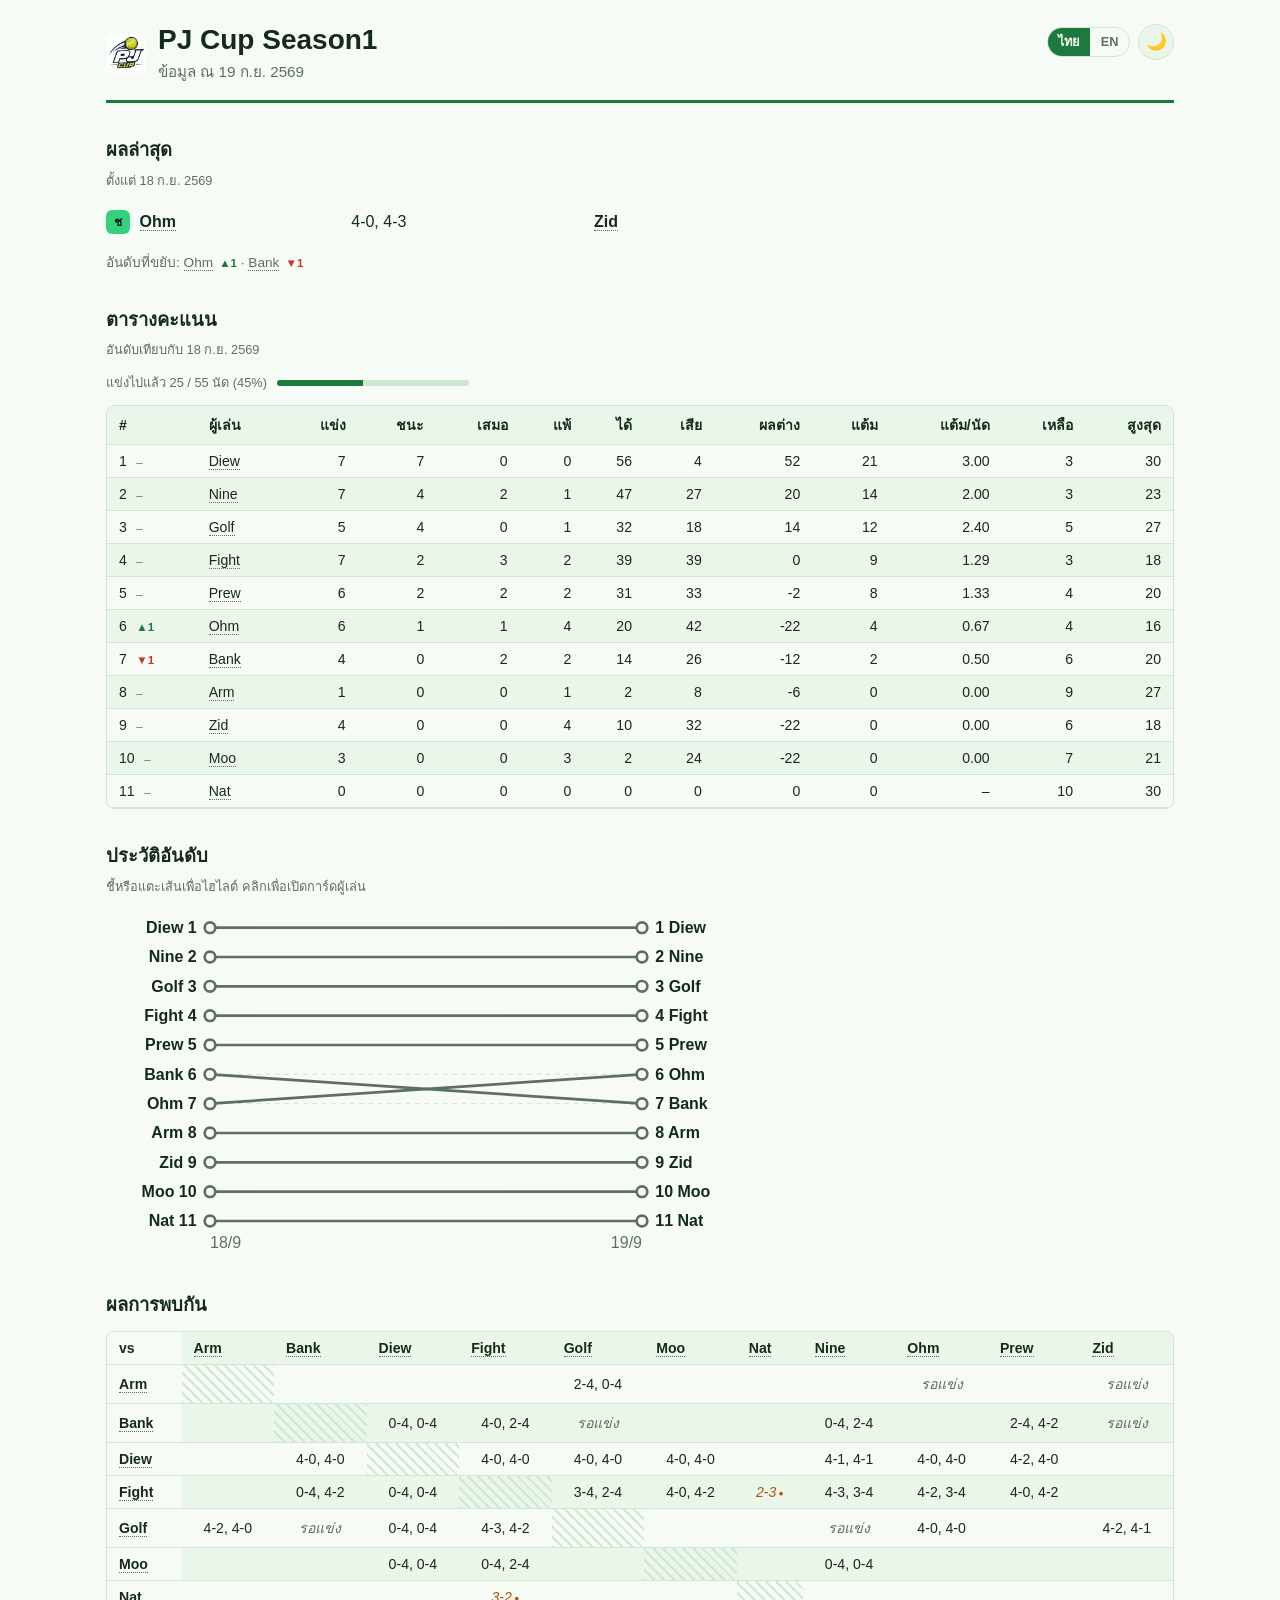
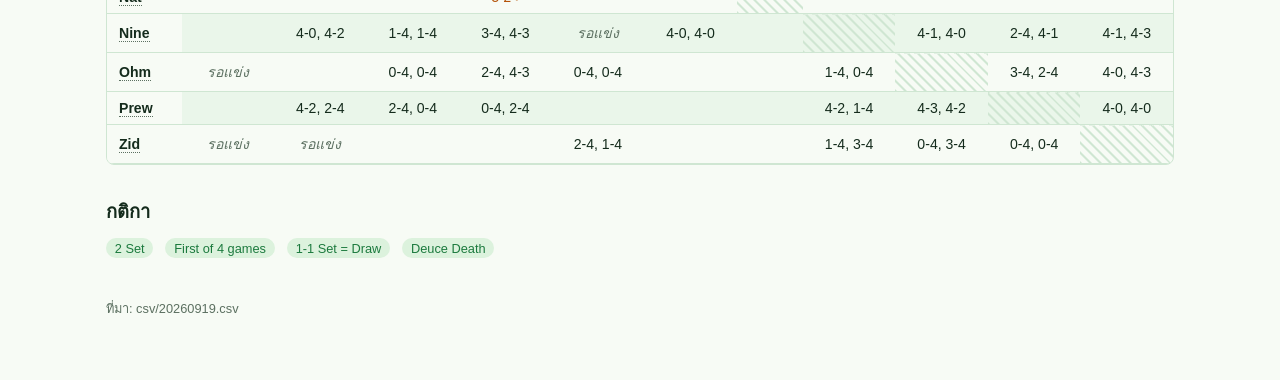
==== commit 30e749e7: "Show latest results and rank history - Latest results (all pages): matches completed or started sinc" ====
--- a/docs/index.html
+++ b/docs/index.html
@@ -47,6 +47,12 @@
     </div>
   </header>
 
+  <section class="latest">
+    <h2>ผลล่าสุด</h2>
+    <p class="standings-note">ตั้งแต่ 18 ก.ย. 2569</p>
+    <ul class="latest-list"><li class="result"><span class="chip win">ช</span><span class="who"><a class="player-link" href="#player-ohm">Ohm</a></span><span class="score">4-0, 4-3</span><span class="who"><a class="player-link" href="#player-zid">Zid</a></span></li></ul>
+    <p class="latest-moves">อันดับที่ขยับ: <a class="player-link" href="#player-ohm">Ohm</a> <span class="rank-move up" title="ขึ้น 1 อันดับ ตั้งแต่ 18 ก.ย. 2569" aria-label="ขึ้น 1 อันดับ ตั้งแต่ 18 ก.ย. 2569">▲1</span> · <a class="player-link" href="#player-bank">Bank</a> <span class="rank-move down" title="ลง 1 อันดับ ตั้งแต่ 18 ก.ย. 2569" aria-label="ลง 1 อันดับ ตั้งแต่ 18 ก.ย. 2569">▼1</span></p>
+  </section>
   <section>
     <h2>ตารางคะแนน</h2>
     <p class="standings-note">อันดับเทียบกับ 18 ก.ย. 2569</p>
@@ -58,11 +64,11 @@
 </table>
     </div>
   </section>
-  <section>
-    <h2>กติกา</h2>
-    <ul class="rules-list"><li><span class="badge">2 Set</span></li><li><span class="badge">First of 4 games</span></li><li><span class="badge">1-1 Set = Draw</span></li><li><span class="badge">Deuce Death</span></li></ul>
+  <section class="rank-chart">
+    <h2>ประวัติอันดับ</h2>
+    <p class="standings-note">ชี้หรือแตะเส้นเพื่อไฮไลต์ คลิกเพื่อเปิดการ์ดผู้เล่น</p>
+    <svg viewBox="0 0 480 262" role="img" aria-label="ประวัติอันดับของผู้เล่นทุกคน ล่าสุด: 1 Diew, 2 Nine, 3 Golf, 4 Fight, 5 Prew, 6 Ohm, 7 Bank, 8 Arm, 9 Zid, 10 Moo, 11 Nat"><line class="rc-grid" x1="78" y1="14.0" x2="402" y2="14.0"/><line class="rc-grid" x1="78" y1="36.0" x2="402" y2="36.0"/><line class="rc-grid" x1="78" y1="58.0" x2="402" y2="58.0"/><line class="rc-grid" x1="78" y1="80.0" x2="402" y2="80.0"/><line class="rc-grid" x1="78" y1="102.0" x2="402" y2="102.0"/><line class="rc-grid" x1="78" y1="124.0" x2="402" y2="124.0"/><line class="rc-grid" x1="78" y1="146.0" x2="402" y2="146.0"/><line class="rc-grid" x1="78" y1="168.0" x2="402" y2="168.0"/><line class="rc-grid" x1="78" y1="190.0" x2="402" y2="190.0"/><line class="rc-grid" x1="78" y1="212.0" x2="402" y2="212.0"/><line class="rc-grid" x1="78" y1="234.0" x2="402" y2="234.0"/><text class="rc-date" x="78.0" y="254" text-anchor="start">18/9</text><text class="rc-date" x="402.0" y="254" text-anchor="end">19/9</text><a class="player-link rc-player" href="#player-nat"><polyline class="rc-hit" points="78.0,234.0 402.0,234.0"/><polyline class="rc-line" points="78.0,234.0 402.0,234.0"/><circle class="rc-dot" cx="78.0" cy="234.0" r="4"><title>Nat · 18/9 อันดับ 11</title></circle><circle class="rc-dot" cx="402.0" cy="234.0" r="4"><title>Nat · 19/9 อันดับ 11</title></circle><text class="rc-name" x="68.0" y="238.0" text-anchor="end">Nat 11</text><text class="rc-name" x="412.0" y="238.0">11 Nat</text></a><a class="player-link rc-player" href="#player-moo"><polyline class="rc-hit" points="78.0,212.0 402.0,212.0"/><polyline class="rc-line" points="78.0,212.0 402.0,212.0"/><circle class="rc-dot" cx="78.0" cy="212.0" r="4"><title>Moo · 18/9 อันดับ 10</title></circle><circle class="rc-dot" cx="402.0" cy="212.0" r="4"><title>Moo · 19/9 อันดับ 10</title></circle><text class="rc-name" x="68.0" y="216.0" text-anchor="end">Moo 10</text><text class="rc-name" x="412.0" y="216.0">10 Moo</text></a><a class="player-link rc-player" href="#player-zid"><polyline class="rc-hit" points="78.0,190.0 402.0,190.0"/><polyline class="rc-line" points="78.0,190.0 402.0,190.0"/><circle class="rc-dot" cx="78.0" cy="190.0" r="4"><title>Zid · 18/9 อันดับ 9</title></circle><circle class="rc-dot" cx="402.0" cy="190.0" r="4"><title>Zid · 19/9 อันดับ 9</title></circle><text class="rc-name" x="68.0" y="194.0" text-anchor="end">Zid 9</text><text class="rc-name" x="412.0" y="194.0">9 Zid</text></a><a class="player-link rc-player" href="#player-arm"><polyline class="rc-hit" points="78.0,168.0 402.0,168.0"/><polyline class="rc-line" points="78.0,168.0 402.0,168.0"/><circle class="rc-dot" cx="78.0" cy="168.0" r="4"><title>Arm · 18/9 อันดับ 8</title></circle><circle class="rc-dot" cx="402.0" cy="168.0" r="4"><title>Arm · 19/9 อันดับ 8</title></circle><text class="rc-name" x="68.0" y="172.0" text-anchor="end">Arm 8</text><text class="rc-name" x="412.0" y="172.0">8 Arm</text></a><a class="player-link rc-player" href="#player-bank"><polyline class="rc-hit" points="78.0,124.0 402.0,146.0"/><polyline class="rc-line" points="78.0,124.0 402.0,146.0"/><circle class="rc-dot" cx="78.0" cy="124.0" r="4"><title>Bank · 18/9 อันดับ 6</title></circle><circle class="rc-dot" cx="402.0" cy="146.0" r="4"><title>Bank · 19/9 อันดับ 7</title></circle><text class="rc-name" x="68.0" y="128.0" text-anchor="end">Bank 6</text><text class="rc-name" x="412.0" y="150.0">7 Bank</text></a><a class="player-link rc-player" href="#player-ohm"><polyline class="rc-hit" points="78.0,146.0 402.0,124.0"/><polyline class="rc-line" points="78.0,146.0 402.0,124.0"/><circle class="rc-dot" cx="78.0" cy="146.0" r="4"><title>Ohm · 18/9 อันดับ 7</title></circle><circle class="rc-dot" cx="402.0" cy="124.0" r="4"><title>Ohm · 19/9 อันดับ 6</title></circle><text class="rc-name" x="68.0" y="150.0" text-anchor="end">Ohm 7</text><text class="rc-name" x="412.0" y="128.0">6 Ohm</text></a><a class="player-link rc-player" href="#player-prew"><polyline class="rc-hit" points="78.0,102.0 402.0,102.0"/><polyline class="rc-line" points="78.0,102.0 402.0,102.0"/><circle class="rc-dot" cx="78.0" cy="102.0" r="4"><title>Prew · 18/9 อันดับ 5</title></circle><circle class="rc-dot" cx="402.0" cy="102.0" r="4"><title>Prew · 19/9 อันดับ 5</title></circle><text class="rc-name" x="68.0" y="106.0" text-anchor="end">Prew 5</text><text class="rc-name" x="412.0" y="106.0">5 Prew</text></a><a class="player-link rc-player" href="#player-fight"><polyline class="rc-hit" points="78.0,80.0 402.0,80.0"/><polyline class="rc-line" points="78.0,80.0 402.0,80.0"/><circle class="rc-dot" cx="78.0" cy="80.0" r="4"><title>Fight · 18/9 อันดับ 4</title></circle><circle class="rc-dot" cx="402.0" cy="80.0" r="4"><title>Fight · 19/9 อันดับ 4</title></circle><text class="rc-name" x="68.0" y="84.0" text-anchor="end">Fight 4</text><text class="rc-name" x="412.0" y="84.0">4 Fight</text></a><a class="player-link rc-player" href="#player-golf"><polyline class="rc-hit" points="78.0,58.0 402.0,58.0"/><polyline class="rc-line" points="78.0,58.0 402.0,58.0"/><circle class="rc-dot" cx="78.0" cy="58.0" r="4"><title>Golf · 18/9 อันดับ 3</title></circle><circle class="rc-dot" cx="402.0" cy="58.0" r="4"><title>Golf · 19/9 อันดับ 3</title></circle><text class="rc-name" x="68.0" y="62.0" text-anchor="end">Golf 3</text><text class="rc-name" x="412.0" y="62.0">3 Golf</text></a><a class="player-link rc-player" href="#player-nine"><polyline class="rc-hit" points="78.0,36.0 402.0,36.0"/><polyline class="rc-line" points="78.0,36.0 402.0,36.0"/><circle class="rc-dot" cx="78.0" cy="36.0" r="4"><title>Nine · 18/9 อันดับ 2</title></circle><circle class="rc-dot" cx="402.0" cy="36.0" r="4"><title>Nine · 19/9 อันดับ 2</title></circle><text class="rc-name" x="68.0" y="40.0" text-anchor="end">Nine 2</text><text class="rc-name" x="412.0" y="40.0">2 Nine</text></a><a class="player-link rc-player" href="#player-diew"><polyline class="rc-hit" points="78.0,14.0 402.0,14.0"/><polyline class="rc-line" points="78.0,14.0 402.0,14.0"/><circle class="rc-dot" cx="78.0" cy="14.0" r="4"><title>Diew · 18/9 อันดับ 1</title></circle><circle class="rc-dot" cx="402.0" cy="14.0" r="4"><title>Diew · 19/9 อันดับ 1</title></circle><text class="rc-name" x="68.0" y="18.0" text-anchor="end">Diew 1</text><text class="rc-name" x="412.0" y="18.0">1 Diew</text></a></svg>
   </section>
-
   <section>
     <h2>ผลการพบกัน</h2>
     <div class="table-scroll">
@@ -72,22 +78,26 @@
 </table>
     </div>
   </section>
+  <section>
+    <h2>กติกา</h2>
+    <ul class="rules-list"><li><span class="badge">2 Set</span></li><li><span class="badge">First of 4 games</span></li><li><span class="badge">1-1 Set = Draw</span></li><li><span class="badge">Deuce Death</span></li></ul>
+  </section>
 
   <footer>
     <p class="source">ที่มา: csv/20260919.csv</p>
   </footer>
 </div>
-<dialog class="player-card" id="player-diew" aria-labelledby="player-diew-name" data-share="{&quot;slug&quot;:&quot;player-diew&quot;,&quot;name&quot;:&quot;Diew&quot;,&quot;rank&quot;:&quot;1&quot;,&quot;move&quot;:0,&quot;record&quot;:&quot;ชนะ 7  เสมอ 0  แพ้ 0&quot;,&quot;tiles&quot;:[[&quot;แข่ง&quot;,&quot;7&quot;],[&quot;แต้ม&quot;,&quot;21&quot;],[&quot;แต้ม/นัด&quot;,&quot;3.00&quot;],[&quot;เซต ชนะ–แพ้&quot;,&quot;14–0&quot;],[&quot;เซตสูสี&quot;,&quot;–&quot;],[&quot;ได้&quot;,&quot;56&quot;],[&quot;เสีย&quot;,&quot;4&quot;],[&quot;ผลต่าง&quot;,&quot;+52&quot;]],&quot;axes&quot;:[[&quot;บุก&quot;,10.0],[&quot;เหนือชั้น&quot;,9.3],[&quot;ฟอร์ม&quot;,10.0],[&quot;รับ&quot;,9.3],[&quot;ใจนิ่ง&quot;,null],[&quot;อันดับขยับ&quot;,5]],&quot;top&quot;:0,&quot;sub&quot;:&quot;ตลอดฤดูกาล · คะแนนเต็ม 10&quot;,&quot;date&quot;:&quot;19 ก.ย. 2569&quot;,&quot;site&quot;:&quot;PJ Cup Season1&quot;,&quot;url&quot;:&quot;pj-cup.github.io&quot;,&quot;page&quot;:&quot;https://pj-cup.github.io/&quot;}"><div class="pc-inner"><div class="pc-head"><span class="pc-rank">1</span><div class="pc-id"><h3 id="player-diew-name">Diew</h3><p class="pc-record">ชนะ 7 · เสมอ 0 · แพ้ 0<span class="rank-move same" title="อันดับเท่าเดิมกับ 18 ก.ย. 2569" aria-label="อันดับเท่าเดิมกับ 18 ก.ย. 2569">–</span></p></div><a class="pc-close" href="#" aria-label="ปิด">&times;</a></div><div class="pc-tiles"><div class="pc-tile"><span>แข่ง</span><b>7</b></div><div class="pc-tile"><span>แต้ม</span><b>21</b></div><div class="pc-tile"><span>แต้ม/นัด</span><b>3.00</b></div><div class="pc-tile"><span>เซต ชนะ–แพ้</span><b>14–0</b></div><div class="pc-tile"><span>เซตสูสี</span><b>–</b></div><div class="pc-tile"><span>ได้</span><b>56</b></div><div class="pc-tile"><span>เสีย</span><b>4</b></div><div class="pc-tile"><span>ผลต่าง</span><b>+52</b></div></div><div class="pc-block pc-insights"><h4>ค่าพลังผู้เล่น</h4><p class="pc-sub">ตลอดฤดูกาล · คะแนนเต็ม 10</p><svg class="radar" viewBox="0 0 380 360" role="img" aria-label="ค่าพลังผู้เล่น: บุก 10.0, เหนือชั้น 9.3, ฟอร์ม 10.0, รับ 9.3, ใจนิ่ง –, อันดับขยับ 5.0"><polygon class="rg-area" points="190.0,85.0 272.3,132.5 272.3,227.5 190.0,275.0 107.7,227.5 107.7,132.5"/><polygon class="rg-ring" points="190.0,156.2 210.6,168.1 210.6,191.9 190.0,203.8 169.4,191.9 169.4,168.1"/><polygon class="rg-ring" points="190.0,132.5 231.1,156.2 231.1,203.8 190.0,227.5 148.9,203.8 148.9,156.2"/><polygon class="rg-ring" points="190.0,108.8 251.7,144.4 251.7,215.6 190.0,251.2 128.3,215.6 128.3,144.4"/><line class="rg-spoke" x1="190" y1="180" x2="190.0" y2="85.0"/><line class="rg-spoke" x1="190" y1="180" x2="272.3" y2="132.5"/><line class="rg-spoke" x1="190" y1="180" x2="272.3" y2="227.5"/><line class="rg-spoke" x1="190" y1="180" x2="190.0" y2="275.0"/><line class="rg-spoke" x1="190" y1="180" x2="107.7" y2="227.5"/><line class="rg-spoke" x1="190" y1="180" x2="107.7" y2="132.5"/><polygon class="rg-outer" points="190.0,85.0 272.3,132.5 272.3,227.5 190.0,275.0 107.7,227.5 107.7,132.5"/><circle class="rg-dot" cx="190.0" cy="85.0" r="3"/><circle class="rg-dot" cx="272.3" cy="132.5" r="3"/><circle class="rg-dot" cx="272.3" cy="227.5" r="3"/><circle class="rg-dot" cx="190.0" cy="275.0" r="3"/><circle class="rg-dot" cx="107.7" cy="227.5" r="3"/><circle class="rg-dot" cx="107.7" cy="132.5" r="3"/><polygon class="rg-shape" points="190.0,85.0 266.4,135.9 272.3,227.5 190.0,268.2 190.0,180.0 148.9,156.2"/><circle class="rg-dot" cx="190" cy="180" r="2.5"/><text class="rg-label top" x="190.0" y="36.0" text-anchor="middle">บุก</text><text class="rg-value top" x="190.0" y="64.0" text-anchor="middle">10.0</text><text class="rg-label" x="288.7" y="117.0" text-anchor="start">เหนือชั้น</text><text class="rg-value" x="288.7" y="145.0" text-anchor="start">9.3</text><text class="rg-label" x="288.7" y="231.0" text-anchor="start">ฟอร์ม</text><text class="rg-value" x="288.7" y="259.0" text-anchor="start">10.0</text><text class="rg-label" x="190.0" y="304.0" text-anchor="middle">รับ</text><text class="rg-value" x="190.0" y="332.0" text-anchor="middle">9.3</text><text class="rg-label" x="91.3" y="231.0" text-anchor="end">ใจนิ่ง</text><text class="rg-value" x="91.3" y="259.0" text-anchor="end">–</text><text class="rg-label" x="91.3" y="117.0" text-anchor="end">อันดับขยับ</text><text class="rg-value" x="91.3" y="145.0" text-anchor="end">5.0</text></svg></div><div class="pc-block"><h4>ตั้งแต่ 18 ก.ย. 2569</h4><div class="pc-tiles small"><div class="pc-tile"><span>อันดับ</span><b>1→1</b></div><div class="pc-tile"><span>แต้ม</span><b>0</b></div><div class="pc-tile"><span>แข่ง</span><b>0</b></div><div class="pc-tile"><span>ผลต่าง</span><b>0</b></div></div></div><div class="pc-block"><h4>ผลการแข่งขัน</h4><ul class="pc-results"><li><span class="chip win">ช</span><span class="opp">Bank</span><span class="score">4-0, 4-0</span></li><li><span class="chip win">ช</span><span class="opp">Fight</span><span class="score">4-0, 4-0</span></li><li><span class="chip win">ช</span><span class="opp">Golf</span><span class="score">4-0, 4-0</span></li><li><span class="chip win">ช</span><span class="opp">Moo</span><span class="score">4-0, 4-0</span></li><li><span class="chip win">ช</span><span class="opp">Nine</span><span class="score">4-1, 4-1</span></li><li><span class="chip win">ช</span><span class="opp">Ohm</span><span class="score">4-0, 4-0</span></li><li><span class="chip win">ช</span><span class="opp">Prew</span><span class="score">4-2, 4-0</span></li></ul></div><div class="pc-block"><h4>นัดที่เหลือ · 3</h4><p class="pc-sub">แต้มสูงสุดที่ทำได้: 30 แต้ม ถ้าแข่งครบทุกนัดที่เหลือ</p><ul class="pc-remaining"><li class="empty"><a class="player-link" href="#player-arm">Arm</a></li><li class="empty"><a class="player-link" href="#player-nat">Nat</a></li><li class="empty"><a class="player-link" href="#player-zid">Zid</a></li></ul></div><div class="pc-actions"><label class="pc-compare" hidden><span>เปรียบเทียบกับ</span><select><option value="">เลือกผู้เล่น…</option><option value="nine">Nine</option><option value="golf">Golf</option><option value="fight">Fight</option><option value="prew">Prew</option><option value="ohm">Ohm</option><option value="bank">Bank</option><option value="arm">Arm</option><option value="zid">Zid</option><option value="moo">Moo</option><option value="nat">Nat</option></select></label><button class="pc-share" type="button" hidden>แชร์รูปการ์ด</button></div></div></dialog>
-<dialog class="player-card" id="player-nine" aria-labelledby="player-nine-name" data-share="{&quot;slug&quot;:&quot;player-nine&quot;,&quot;name&quot;:&quot;Nine&quot;,&quot;rank&quot;:&quot;2&quot;,&quot;move&quot;:0,&quot;record&quot;:&quot;ชนะ 4  เสมอ 2  แพ้ 1&quot;,&quot;tiles&quot;:[[&quot;แข่ง&quot;,&quot;7&quot;],[&quot;แต้ม&quot;,&quot;14&quot;],[&quot;แต้ม/นัด&quot;,&quot;2.00&quot;],[&quot;เซต ชนะ–แพ้&quot;,&quot;10–4&quot;],[&quot;เซตสูสี&quot;,&quot;2–1&quot;],[&quot;ได้&quot;,&quot;47&quot;],[&quot;เสีย&quot;,&quot;27&quot;],[&quot;ผลต่าง&quot;,&quot;+20&quot;]],&quot;axes&quot;:[[&quot;บุก&quot;,8.4],[&quot;เหนือชั้น&quot;,5.0],[&quot;ฟอร์ม&quot;,6.7],[&quot;รับ&quot;,5.2],[&quot;ใจนิ่ง&quot;,6.7],[&quot;อันดับขยับ&quot;,5]],&quot;top&quot;:0,&quot;sub&quot;:&quot;ตลอดฤดูกาล · คะแนนเต็ม 10&quot;,&quot;date&quot;:&quot;19 ก.ย. 2569&quot;,&quot;site&quot;:&quot;PJ Cup Season1&quot;,&quot;url&quot;:&quot;pj-cup.github.io&quot;,&quot;page&quot;:&quot;https://pj-cup.github.io/&quot;}"><div class="pc-inner"><div class="pc-head"><span class="pc-rank">2</span><div class="pc-id"><h3 id="player-nine-name">Nine</h3><p class="pc-record">ชนะ 4 · เสมอ 2 · แพ้ 1<span class="rank-move same" title="อันดับเท่าเดิมกับ 18 ก.ย. 2569" aria-label="อันดับเท่าเดิมกับ 18 ก.ย. 2569">–</span></p></div><a class="pc-close" href="#" aria-label="ปิด">&times;</a></div><div class="pc-tiles"><div class="pc-tile"><span>แข่ง</span><b>7</b></div><div class="pc-tile"><span>แต้ม</span><b>14</b></div><div class="pc-tile"><span>แต้ม/นัด</span><b>2.00</b></div><div class="pc-tile"><span>เซต ชนะ–แพ้</span><b>10–4</b></div><div class="pc-tile"><span>เซตสูสี</span><b>2–1</b></div><div class="pc-tile"><span>ได้</span><b>47</b></div><div class="pc-tile"><span>เสีย</span><b>27</b></div><div class="pc-tile"><span>ผลต่าง</span><b>+20</b></div></div><div class="pc-block pc-insights"><h4>ค่าพลังผู้เล่น</h4><p class="pc-sub">ตลอดฤดูกาล · คะแนนเต็ม 10</p><svg class="radar" viewBox="0 0 380 360" role="img" aria-label="ค่าพลังผู้เล่น: บุก 8.4, เหนือชั้น 5.0, ฟอร์ม 6.7, รับ 5.2, ใจนิ่ง 6.7, อันดับขยับ 5.0"><polygon class="rg-area" points="190.0,85.0 272.3,132.5 272.3,227.5 190.0,275.0 107.7,227.5 107.7,132.5"/><polygon class="rg-ring" points="190.0,156.2 210.6,168.1 210.6,191.9 190.0,203.8 169.4,191.9 169.4,168.1"/><polygon class="rg-ring" points="190.0,132.5 231.1,156.2 231.1,203.8 190.0,227.5 148.9,203.8 148.9,156.2"/><polygon class="rg-ring" points="190.0,108.8 251.7,144.4 251.7,215.6 190.0,251.2 128.3,215.6 128.3,144.4"/><line class="rg-spoke" x1="190" y1="180" x2="190.0" y2="85.0"/><line class="rg-spoke" x1="190" y1="180" x2="272.3" y2="132.5"/><line class="rg-spoke" x1="190" y1="180" x2="272.3" y2="227.5"/><line class="rg-spoke" x1="190" y1="180" x2="190.0" y2="275.0"/><line class="rg-spoke" x1="190" y1="180" x2="107.7" y2="227.5"/><line class="rg-spoke" x1="190" y1="180" x2="107.7" y2="132.5"/><polygon class="rg-outer" points="190.0,85.0 272.3,132.5 272.3,227.5 190.0,275.0 107.7,227.5 107.7,132.5"/><circle class="rg-dot" cx="190.0" cy="85.0" r="3"/><circle class="rg-dot" cx="272.3" cy="132.5" r="3"/><circle class="rg-dot" cx="272.3" cy="227.5" r="3"/><circle class="rg-dot" cx="190.0" cy="275.0" r="3"/><circle class="rg-dot" cx="107.7" cy="227.5" r="3"/><circle class="rg-dot" cx="107.7" cy="132.5" r="3"/><polygon class="rg-shape" points="190.0,100.3 231.1,156.2 244.8,211.7 190.0,229.2 135.2,211.7 148.9,156.2"/><circle class="rg-dot" cx="190" cy="180" r="2.5"/><text class="rg-label top" x="190.0" y="36.0" text-anchor="middle">บุก</text><text class="rg-value top" x="190.0" y="64.0" text-anchor="middle">8.4</text><text class="rg-label" x="288.7" y="117.0" text-anchor="start">เหนือชั้น</text><text class="rg-value" x="288.7" y="145.0" text-anchor="start">5.0</text><text class="rg-label" x="288.7" y="231.0" text-anchor="start">ฟอร์ม</text><text class="rg-value" x="288.7" y="259.0" text-anchor="start">6.7</text><text class="rg-label" x="190.0" y="304.0" text-anchor="middle">รับ</text><text class="rg-value" x="190.0" y="332.0" text-anchor="middle">5.2</text><text class="rg-label" x="91.3" y="231.0" text-anchor="end">ใจนิ่ง</text><text class="rg-value" x="91.3" y="259.0" text-anchor="end">6.7</text><text class="rg-label" x="91.3" y="117.0" text-anchor="end">อันดับขยับ</text><text class="rg-value" x="91.3" y="145.0" text-anchor="end">5.0</text></svg></div><div class="pc-block"><h4>ตั้งแต่ 18 ก.ย. 2569</h4><div class="pc-tiles small"><div class="pc-tile"><span>อันดับ</span><b>2→2</b></div><div class="pc-tile"><span>แต้ม</span><b>0</b></div><div class="pc-tile"><span>แข่ง</span><b>0</b></div><div class="pc-tile"><span>ผลต่าง</span><b>0</b></div></div></div><div class="pc-block"><h4>ผลการแข่งขัน</h4><ul class="pc-results"><li><span class="chip win">ช</span><span class="opp">Bank</span><span class="score">4-0, 4-2</span></li><li><span class="chip loss">พ</span><span class="opp">Diew</span><span class="score">1-4, 1-4</span></li><li><span class="chip draw">ส</span><span class="opp">Fight</span><span class="score">3-4, 4-3</span></li><li><span class="chip win">ช</span><span class="opp">Moo</span><span class="score">4-0, 4-0</span></li><li><span class="chip win">ช</span><span class="opp">Ohm</span><span class="score">4-1, 4-0</span></li><li><span class="chip draw">ส</span><span class="opp">Prew</span><span class="score">2-4, 4-1</span></li><li><span class="chip win">ช</span><span class="opp">Zid</span><span class="score">4-1, 4-3</span></li></ul></div><div class="pc-block"><h4>นัดที่เหลือ · 3</h4><p class="pc-sub">แต้มสูงสุดที่ทำได้: 23 แต้ม ถ้าแข่งครบทุกนัดที่เหลือ</p><ul class="pc-remaining"><li class="empty"><a class="player-link" href="#player-arm">Arm</a></li><li class="tba"><a class="player-link" href="#player-golf">Golf</a></li><li class="empty"><a class="player-link" href="#player-nat">Nat</a></li></ul></div><div class="pc-actions"><label class="pc-compare" hidden><span>เปรียบเทียบกับ</span><select><option value="">เลือกผู้เล่น…</option><option value="diew">Diew</option><option value="golf">Golf</option><option value="fight">Fight</option><option value="prew">Prew</option><option value="ohm">Ohm</option><option value="bank">Bank</option><option value="arm">Arm</option><option value="zid">Zid</option><option value="moo">Moo</option><option value="nat">Nat</option></select></label><button class="pc-share" type="button" hidden>แชร์รูปการ์ด</button></div></div></dialog>
-<dialog class="player-card" id="player-golf" aria-labelledby="player-golf-name" data-share="{&quot;slug&quot;:&quot;player-golf&quot;,&quot;name&quot;:&quot;Golf&quot;,&quot;rank&quot;:&quot;3&quot;,&quot;move&quot;:0,&quot;record&quot;:&quot;ชนะ 4  เสมอ 0  แพ้ 1&quot;,&quot;tiles&quot;:[[&quot;แข่ง&quot;,&quot;5&quot;],[&quot;แต้ม&quot;,&quot;12&quot;],[&quot;แต้ม/นัด&quot;,&quot;2.40&quot;],[&quot;เซต ชนะ–แพ้&quot;,&quot;8–2&quot;],[&quot;เซตสูสี&quot;,&quot;1–0&quot;],[&quot;ได้&quot;,&quot;32&quot;],[&quot;เสีย&quot;,&quot;18&quot;],[&quot;ผลต่าง&quot;,&quot;+14&quot;]],&quot;axes&quot;:[[&quot;บุก&quot;,8.0],[&quot;เหนือชั้น&quot;,4.0],[&quot;ฟอร์ม&quot;,8.0],[&quot;รับ&quot;,5.5],[&quot;ใจนิ่ง&quot;,10.0],[&quot;อันดับขยับ&quot;,5]],&quot;top&quot;:4,&quot;sub&quot;:&quot;ตลอดฤดูกาล · คะแนนเต็ม 10&quot;,&quot;date&quot;:&quot;19 ก.ย. 2569&quot;,&quot;site&quot;:&quot;PJ Cup Season1&quot;,&quot;url&quot;:&quot;pj-cup.github.io&quot;,&quot;page&quot;:&quot;https://pj-cup.github.io/&quot;}"><div class="pc-inner"><div class="pc-head"><span class="pc-rank">3</span><div class="pc-id"><h3 id="player-golf-name">Golf</h3><p class="pc-record">ชนะ 4 · เสมอ 0 · แพ้ 1<span class="rank-move same" title="อันดับเท่าเดิมกับ 18 ก.ย. 2569" aria-label="อันดับเท่าเดิมกับ 18 ก.ย. 2569">–</span></p></div><a class="pc-close" href="#" aria-label="ปิด">&times;</a></div><div class="pc-tiles"><div class="pc-tile"><span>แข่ง</span><b>5</b></div><div class="pc-tile"><span>แต้ม</span><b>12</b></div><div class="pc-tile"><span>แต้ม/นัด</span><b>2.40</b></div><div class="pc-tile"><span>เซต ชนะ–แพ้</span><b>8–2</b></div><div class="pc-tile"><span>เซตสูสี</span><b>1–0</b></div><div class="pc-tile"><span>ได้</span><b>32</b></div><div class="pc-tile"><span>เสีย</span><b>18</b></div><div class="pc-tile"><span>ผลต่าง</span><b>+14</b></div></div><div class="pc-block pc-insights"><h4>ค่าพลังผู้เล่น</h4><p class="pc-sub">ตลอดฤดูกาล · คะแนนเต็ม 10</p><svg class="radar" viewBox="0 0 380 360" role="img" aria-label="ค่าพลังผู้เล่น: บุก 8.0, เหนือชั้น 4.0, ฟอร์ม 8.0, รับ 5.5, ใจนิ่ง 10.0, อันดับขยับ 5.0"><polygon class="rg-area" points="190.0,85.0 272.3,132.5 272.3,227.5 190.0,275.0 107.7,227.5 107.7,132.5"/><polygon class="rg-ring" points="190.0,156.2 210.6,168.1 210.6,191.9 190.0,203.8 169.4,191.9 169.4,168.1"/><polygon class="rg-ring" points="190.0,132.5 231.1,156.2 231.1,203.8 190.0,227.5 148.9,203.8 148.9,156.2"/><polygon class="rg-ring" points="190.0,108.8 251.7,144.4 251.7,215.6 190.0,251.2 128.3,215.6 128.3,144.4"/><line class="rg-spoke" x1="190" y1="180" x2="190.0" y2="85.0"/><line class="rg-spoke" x1="190" y1="180" x2="272.3" y2="132.5"/><line class="rg-spoke" x1="190" y1="180" x2="272.3" y2="227.5"/><line class="rg-spoke" x1="190" y1="180" x2="190.0" y2="275.0"/><line class="rg-spoke" x1="190" y1="180" x2="107.7" y2="227.5"/><line class="rg-spoke" x1="190" y1="180" x2="107.7" y2="132.5"/><polygon class="rg-outer" points="190.0,85.0 272.3,132.5 272.3,227.5 190.0,275.0 107.7,227.5 107.7,132.5"/><circle class="rg-dot" cx="190.0" cy="85.0" r="3"/><circle class="rg-dot" cx="272.3" cy="132.5" r="3"/><circle class="rg-dot" cx="272.3" cy="227.5" r="3"/><circle class="rg-dot" cx="190.0" cy="275.0" r="3"/><circle class="rg-dot" cx="107.7" cy="227.5" r="3"/><circle class="rg-dot" cx="107.7" cy="132.5" r="3"/><polygon class="rg-shape" points="190.0,104.0 222.9,161.0 255.8,218.0 190.0,232.2 107.7,227.5 148.9,156.2"/><circle class="rg-dot" cx="190" cy="180" r="2.5"/><text class="rg-label" x="190.0" y="36.0" text-anchor="middle">บุก</text><text class="rg-value" x="190.0" y="64.0" text-anchor="middle">8.0</text><text class="rg-label" x="288.7" y="117.0" text-anchor="start">เหนือชั้น</text><text class="rg-value" x="288.7" y="145.0" text-anchor="start">4.0</text><text class="rg-label" x="288.7" y="231.0" text-anchor="start">ฟอร์ม</text><text class="rg-value" x="288.7" y="259.0" text-anchor="start">8.0</text><text class="rg-label" x="190.0" y="304.0" text-anchor="middle">รับ</text><text class="rg-value" x="190.0" y="332.0" text-anchor="middle">5.5</text><text class="rg-label top" x="91.3" y="231.0" text-anchor="end">ใจนิ่ง</text><text class="rg-value top" x="91.3" y="259.0" text-anchor="end">10.0</text><text class="rg-label" x="91.3" y="117.0" text-anchor="end">อันดับขยับ</text><text class="rg-value" x="91.3" y="145.0" text-anchor="end">5.0</text></svg></div><div class="pc-block"><h4>ตั้งแต่ 18 ก.ย. 2569</h4><div class="pc-tiles small"><div class="pc-tile"><span>อันดับ</span><b>3→3</b></div><div class="pc-tile"><span>แต้ม</span><b>0</b></div><div class="pc-tile"><span>แข่ง</span><b>0</b></div><div class="pc-tile"><span>ผลต่าง</span><b>0</b></div></div></div><div class="pc-block"><h4>ผลการแข่งขัน</h4><ul class="pc-results"><li><span class="chip win">ช</span><span class="opp">Arm</span><span class="score">4-2, 4-0</span></li><li><span class="chip loss">พ</span><span class="opp">Diew</span><span class="score">0-4, 0-4</span></li><li><span class="chip win">ช</span><span class="opp">Fight</span><span class="score">4-3, 4-2</span></li><li><span class="chip win">ช</span><span class="opp">Ohm</span><span class="score">4-0, 4-0</span></li><li><span class="chip win">ช</span><span class="opp">Zid</span><span class="score">4-2, 4-1</span></li></ul></div><div class="pc-block"><h4>นัดที่เหลือ · 5</h4><p class="pc-sub">แต้มสูงสุดที่ทำได้: 27 แต้ม ถ้าแข่งครบทุกนัดที่เหลือ</p><ul class="pc-remaining"><li class="tba"><a class="player-link" href="#player-bank">Bank</a></li><li class="empty"><a class="player-link" href="#player-moo">Moo</a></li><li class="empty"><a class="player-link" href="#player-nat">Nat</a></li><li class="tba"><a class="player-link" href="#player-nine">Nine</a></li><li class="empty"><a class="player-link" href="#player-prew">Prew</a></li></ul></div><div class="pc-actions"><label class="pc-compare" hidden><span>เปรียบเทียบกับ</span><select><option value="">เลือกผู้เล่น…</option><option value="diew">Diew</option><option value="nine">Nine</option><option value="fight">Fight</option><option value="prew">Prew</option><option value="ohm">Ohm</option><option value="bank">Bank</option><option value="arm">Arm</option><option value="zid">Zid</option><option value="moo">Moo</option><option value="nat">Nat</option></select></label><button class="pc-share" type="button" hidden>แชร์รูปการ์ด</button></div></div></dialog>
-<dialog class="player-card" id="player-fight" aria-labelledby="player-fight-name" data-share="{&quot;slug&quot;:&quot;player-fight&quot;,&quot;name&quot;:&quot;Fight&quot;,&quot;rank&quot;:&quot;4&quot;,&quot;move&quot;:0,&quot;record&quot;:&quot;ชนะ 2  เสมอ 3  แพ้ 2&quot;,&quot;tiles&quot;:[[&quot;แข่ง&quot;,&quot;7&quot;],[&quot;แต้ม&quot;,&quot;9&quot;],[&quot;แต้ม/นัด&quot;,&quot;1.29&quot;],[&quot;เซต ชนะ–แพ้&quot;,&quot;7–7&quot;],[&quot;เซตสูสี&quot;,&quot;1–3&quot;],[&quot;ได้&quot;,&quot;39&quot;],[&quot;เสีย&quot;,&quot;39&quot;],[&quot;ผลต่าง&quot;,&quot;0&quot;]],&quot;axes&quot;:[[&quot;บุก&quot;,7.0],[&quot;เหนือชั้น&quot;,1.4],[&quot;ฟอร์ม&quot;,4.3],[&quot;รับ&quot;,3.0],[&quot;ใจนิ่ง&quot;,2.5],[&quot;อันดับขยับ&quot;,5]],&quot;top&quot;:0,&quot;sub&quot;:&quot;ตลอดฤดูกาล · คะแนนเต็ม 10&quot;,&quot;date&quot;:&quot;19 ก.ย. 2569&quot;,&quot;site&quot;:&quot;PJ Cup Season1&quot;,&quot;url&quot;:&quot;pj-cup.github.io&quot;,&quot;page&quot;:&quot;https://pj-cup.github.io/&quot;}"><div class="pc-inner"><div class="pc-head"><span class="pc-rank">4</span><div class="pc-id"><h3 id="player-fight-name">Fight</h3><p class="pc-record">ชนะ 2 · เสมอ 3 · แพ้ 2<span class="rank-move same" title="อันดับเท่าเดิมกับ 18 ก.ย. 2569" aria-label="อันดับเท่าเดิมกับ 18 ก.ย. 2569">–</span></p></div><a class="pc-close" href="#" aria-label="ปิด">&times;</a></div><div class="pc-tiles"><div class="pc-tile"><span>แข่ง</span><b>7</b></div><div class="pc-tile"><span>แต้ม</span><b>9</b></div><div class="pc-tile"><span>แต้ม/นัด</span><b>1.29</b></div><div class="pc-tile"><span>เซต ชนะ–แพ้</span><b>7–7</b></div><div class="pc-tile"><span>เซตสูสี</span><b>1–3</b></div><div class="pc-tile"><span>ได้</span><b>39</b></div><div class="pc-tile"><span>เสีย</span><b>39</b></div><div class="pc-tile"><span>ผลต่าง</span><b>0</b></div></div><div class="pc-block pc-insights"><h4>ค่าพลังผู้เล่น</h4><p class="pc-sub">ตลอดฤดูกาล · คะแนนเต็ม 10</p><svg class="radar" viewBox="0 0 380 360" role="img" aria-label="ค่าพลังผู้เล่น: บุก 7.0, เหนือชั้น 1.4, ฟอร์ม 4.3, รับ 3.0, ใจนิ่ง 2.5, อันดับขยับ 5.0"><polygon class="rg-area" points="190.0,85.0 272.3,132.5 272.3,227.5 190.0,275.0 107.7,227.5 107.7,132.5"/><polygon class="rg-ring" points="190.0,156.2 210.6,168.1 210.6,191.9 190.0,203.8 169.4,191.9 169.4,168.1"/><polygon class="rg-ring" points="190.0,132.5 231.1,156.2 231.1,203.8 190.0,227.5 148.9,203.8 148.9,156.2"/><polygon class="rg-ring" points="190.0,108.8 251.7,144.4 251.7,215.6 190.0,251.2 128.3,215.6 128.3,144.4"/><line class="rg-spoke" x1="190" y1="180" x2="190.0" y2="85.0"/><line class="rg-spoke" x1="190" y1="180" x2="272.3" y2="132.5"/><line class="rg-spoke" x1="190" y1="180" x2="272.3" y2="227.5"/><line class="rg-spoke" x1="190" y1="180" x2="190.0" y2="275.0"/><line class="rg-spoke" x1="190" y1="180" x2="107.7" y2="227.5"/><line class="rg-spoke" x1="190" y1="180" x2="107.7" y2="132.5"/><polygon class="rg-outer" points="190.0,85.0 272.3,132.5 272.3,227.5 190.0,275.0 107.7,227.5 107.7,132.5"/><circle class="rg-dot" cx="190.0" cy="85.0" r="3"/><circle class="rg-dot" cx="272.3" cy="132.5" r="3"/><circle class="rg-dot" cx="272.3" cy="227.5" r="3"/><circle class="rg-dot" cx="190.0" cy="275.0" r="3"/><circle class="rg-dot" cx="107.7" cy="227.5" r="3"/><circle class="rg-dot" cx="107.7" cy="132.5" r="3"/><polygon class="rg-shape" points="190.0,113.8 201.8,173.2 225.3,200.4 190.0,208.8 169.4,191.9 148.9,156.2"/><circle class="rg-dot" cx="190" cy="180" r="2.5"/><text class="rg-label top" x="190.0" y="36.0" text-anchor="middle">บุก</text><text class="rg-value top" x="190.0" y="64.0" text-anchor="middle">7.0</text><text class="rg-label" x="288.7" y="117.0" text-anchor="start">เหนือชั้น</text><text class="rg-value" x="288.7" y="145.0" text-anchor="start">1.4</text><text class="rg-label" x="288.7" y="231.0" text-anchor="start">ฟอร์ม</text><text class="rg-value" x="288.7" y="259.0" text-anchor="start">4.3</text><text class="rg-label" x="190.0" y="304.0" text-anchor="middle">รับ</text><text class="rg-value" x="190.0" y="332.0" text-anchor="middle">3.0</text><text class="rg-label" x="91.3" y="231.0" text-anchor="end">ใจนิ่ง</text><text class="rg-value" x="91.3" y="259.0" text-anchor="end">2.5</text><text class="rg-label" x="91.3" y="117.0" text-anchor="end">อันดับขยับ</text><text class="rg-value" x="91.3" y="145.0" text-anchor="end">5.0</text></svg></div><div class="pc-block"><h4>ตั้งแต่ 18 ก.ย. 2569</h4><div class="pc-tiles small"><div class="pc-tile"><span>อันดับ</span><b>4→4</b></div><div class="pc-tile"><span>แต้ม</span><b>0</b></div><div class="pc-tile"><span>แข่ง</span><b>0</b></div><div class="pc-tile"><span>ผลต่าง</span><b>0</b></div></div></div><div class="pc-block"><h4>ผลการแข่งขัน</h4><ul class="pc-results"><li><span class="chip draw">ส</span><span class="opp">Bank</span><span class="score">0-4, 4-2</span></li><li><span class="chip loss">พ</span><span class="opp">Diew</span><span class="score">0-4, 0-4</span></li><li><span class="chip loss">พ</span><span class="opp">Golf</span><span class="score">3-4, 2-4</span></li><li><span class="chip win">ช</span><span class="opp">Moo</span><span class="score">4-0, 4-2</span></li><li><span class="chip draw">ส</span><span class="opp">Nine</span><span class="score">4-3, 3-4</span></li><li><span class="chip draw">ส</span><span class="opp">Ohm</span><span class="score">4-2, 3-4</span></li><li><span class="chip win">ช</span><span class="opp">Prew</span><span class="score">4-0, 4-2</span></li><li class="live"><span class="chip live">•</span><span class="opp">Nat</span><span class="score">2-3 <em>กำลังแข่ง</em></span></li></ul></div><div class="pc-block"><h4>นัดที่เหลือ · 3</h4><p class="pc-sub">แต้มสูงสุดที่ทำได้: 18 แต้ม ถ้าแข่งครบทุกนัดที่เหลือ</p><ul class="pc-remaining"><li class="empty"><a class="player-link" href="#player-arm">Arm</a></li><li class="ongoing"><a class="player-link" href="#player-nat">Nat</a></li><li class="empty"><a class="player-link" href="#player-zid">Zid</a></li></ul></div><div class="pc-actions"><label class="pc-compare" hidden><span>เปรียบเทียบกับ</span><select><option value="">เลือกผู้เล่น…</option><option value="diew">Diew</option><option value="nine">Nine</option><option value="golf">Golf</option><option value="prew">Prew</option><option value="ohm">Ohm</option><option value="bank">Bank</option><option value="arm">Arm</option><option value="zid">Zid</option><option value="moo">Moo</option><option value="nat">Nat</option></select></label><button class="pc-share" type="button" hidden>แชร์รูปการ์ด</button></div></div></dialog>
-<dialog class="player-card" id="player-prew" aria-labelledby="player-prew-name" data-share="{&quot;slug&quot;:&quot;player-prew&quot;,&quot;name&quot;:&quot;Prew&quot;,&quot;rank&quot;:&quot;5&quot;,&quot;move&quot;:0,&quot;record&quot;:&quot;ชนะ 2  เสมอ 2  แพ้ 2&quot;,&quot;tiles&quot;:[[&quot;แข่ง&quot;,&quot;6&quot;],[&quot;แต้ม&quot;,&quot;8&quot;],[&quot;แต้ม/นัด&quot;,&quot;1.33&quot;],[&quot;เซต ชนะ–แพ้&quot;,&quot;6–6&quot;],[&quot;เซตสูสี&quot;,&quot;1–0&quot;],[&quot;ได้&quot;,&quot;31&quot;],[&quot;เสีย&quot;,&quot;33&quot;],[&quot;ผลต่าง&quot;,&quot;−2&quot;]],&quot;axes&quot;:[[&quot;บุก&quot;,6.5],[&quot;เหนือชั้น&quot;,1.7],[&quot;ฟอร์ม&quot;,4.4],[&quot;รับ&quot;,3.1],[&quot;ใจนิ่ง&quot;,10.0],[&quot;อันดับขยับ&quot;,5]],&quot;top&quot;:4,&quot;sub&quot;:&quot;ตลอดฤดูกาล · คะแนนเต็ม 10&quot;,&quot;date&quot;:&quot;19 ก.ย. 2569&quot;,&quot;site&quot;:&quot;PJ Cup Season1&quot;,&quot;url&quot;:&quot;pj-cup.github.io&quot;,&quot;page&quot;:&quot;https://pj-cup.github.io/&quot;}"><div class="pc-inner"><div class="pc-head"><span class="pc-rank">5</span><div class="pc-id"><h3 id="player-prew-name">Prew</h3><p class="pc-record">ชนะ 2 · เสมอ 2 · แพ้ 2<span class="rank-move same" title="อันดับเท่าเดิมกับ 18 ก.ย. 2569" aria-label="อันดับเท่าเดิมกับ 18 ก.ย. 2569">–</span></p></div><a class="pc-close" href="#" aria-label="ปิด">&times;</a></div><div class="pc-tiles"><div class="pc-tile"><span>แข่ง</span><b>6</b></div><div class="pc-tile"><span>แต้ม</span><b>8</b></div><div class="pc-tile"><span>แต้ม/นัด</span><b>1.33</b></div><div class="pc-tile"><span>เซต ชนะ–แพ้</span><b>6–6</b></div><div class="pc-tile"><span>เซตสูสี</span><b>1–0</b></div><div class="pc-tile"><span>ได้</span><b>31</b></div><div class="pc-tile"><span>เสีย</span><b>33</b></div><div class="pc-tile"><span>ผลต่าง</span><b>−2</b></div></div><div class="pc-block pc-insights"><h4>ค่าพลังผู้เล่น</h4><p class="pc-sub">ตลอดฤดูกาล · คะแนนเต็ม 10</p><svg class="radar" viewBox="0 0 380 360" role="img" aria-label="ค่าพลังผู้เล่น: บุก 6.5, เหนือชั้น 1.7, ฟอร์ม 4.4, รับ 3.1, ใจนิ่ง 10.0, อันดับขยับ 5.0"><polygon class="rg-area" points="190.0,85.0 272.3,132.5 272.3,227.5 190.0,275.0 107.7,227.5 107.7,132.5"/><polygon class="rg-ring" points="190.0,156.2 210.6,168.1 210.6,191.9 190.0,203.8 169.4,191.9 169.4,168.1"/><polygon class="rg-ring" points="190.0,132.5 231.1,156.2 231.1,203.8 190.0,227.5 148.9,203.8 148.9,156.2"/><polygon class="rg-ring" points="190.0,108.8 251.7,144.4 251.7,215.6 190.0,251.2 128.3,215.6 128.3,144.4"/><line class="rg-spoke" x1="190" y1="180" x2="190.0" y2="85.0"/><line class="rg-spoke" x1="190" y1="180" x2="272.3" y2="132.5"/><line class="rg-spoke" x1="190" y1="180" x2="272.3" y2="227.5"/><line class="rg-spoke" x1="190" y1="180" x2="190.0" y2="275.0"/><line class="rg-spoke" x1="190" y1="180" x2="107.7" y2="227.5"/><line class="rg-spoke" x1="190" y1="180" x2="107.7" y2="132.5"/><polygon class="rg-outer" points="190.0,85.0 272.3,132.5 272.3,227.5 190.0,275.0 107.7,227.5 107.7,132.5"/><circle class="rg-dot" cx="190.0" cy="85.0" r="3"/><circle class="rg-dot" cx="272.3" cy="132.5" r="3"/><circle class="rg-dot" cx="272.3" cy="227.5" r="3"/><circle class="rg-dot" cx="190.0" cy="275.0" r="3"/><circle class="rg-dot" cx="107.7" cy="227.5" r="3"/><circle class="rg-dot" cx="107.7" cy="132.5" r="3"/><polygon class="rg-shape" points="190.0,118.6 203.7,172.1 226.6,201.1 190.0,209.7 107.7,227.5 148.9,156.2"/><circle class="rg-dot" cx="190" cy="180" r="2.5"/><text class="rg-label" x="190.0" y="36.0" text-anchor="middle">บุก</text><text class="rg-value" x="190.0" y="64.0" text-anchor="middle">6.5</text><text class="rg-label" x="288.7" y="117.0" text-anchor="start">เหนือชั้น</text><text class="rg-value" x="288.7" y="145.0" text-anchor="start">1.7</text><text class="rg-label" x="288.7" y="231.0" text-anchor="start">ฟอร์ม</text><text class="rg-value" x="288.7" y="259.0" text-anchor="start">4.4</text><text class="rg-label" x="190.0" y="304.0" text-anchor="middle">รับ</text><text class="rg-value" x="190.0" y="332.0" text-anchor="middle">3.1</text><text class="rg-label top" x="91.3" y="231.0" text-anchor="end">ใจนิ่ง</text><text class="rg-value top" x="91.3" y="259.0" text-anchor="end">10.0</text><text class="rg-label" x="91.3" y="117.0" text-anchor="end">อันดับขยับ</text><text class="rg-value" x="91.3" y="145.0" text-anchor="end">5.0</text></svg></div><div class="pc-block"><h4>ตั้งแต่ 18 ก.ย. 2569</h4><div class="pc-tiles small"><div class="pc-tile"><span>อันดับ</span><b>5→5</b></div><div class="pc-tile"><span>แต้ม</span><b>0</b></div><div class="pc-tile"><span>แข่ง</span><b>0</b></div><div class="pc-tile"><span>ผลต่าง</span><b>0</b></div></div></div><div class="pc-block"><h4>ผลการแข่งขัน</h4><ul class="pc-results"><li><span class="chip draw">ส</span><span class="opp">Bank</span><span class="score">4-2, 2-4</span></li><li><span class="chip loss">พ</span><span class="opp">Diew</span><span class="score">2-4, 0-4</span></li><li><span class="chip loss">พ</span><span class="opp">Fight</span><span class="score">0-4, 2-4</span></li><li><span class="chip draw">ส</span><span class="opp">Nine</span><span class="score">4-2, 1-4</span></li><li><span class="chip win">ช</span><span class="opp">Ohm</span><span class="score">4-3, 4-2</span></li><li><span class="chip win">ช</span><span class="opp">Zid</span><span class="score">4-0, 4-0</span></li></ul></div><div class="pc-block"><h4>นัดที่เหลือ · 4</h4><p class="pc-sub">แต้มสูงสุดที่ทำได้: 20 แต้ม ถ้าแข่งครบทุกนัดที่เหลือ</p><ul class="pc-remaining"><li class="empty"><a class="player-link" href="#player-arm">Arm</a></li><li class="empty"><a class="player-link" href="#player-golf">Golf</a></li><li class="empty"><a class="player-link" href="#player-moo">Moo</a></li><li class="empty"><a class="player-link" href="#player-nat">Nat</a></li></ul></div><div class="pc-actions"><label class="pc-compare" hidden><span>เปรียบเทียบกับ</span><select><option value="">เลือกผู้เล่น…</option><option value="diew">Diew</option><option value="nine">Nine</option><option value="golf">Golf</option><option value="fight">Fight</option><option value="ohm">Ohm</option><option value="bank">Bank</option><option value="arm">Arm</option><option value="zid">Zid</option><option value="moo">Moo</option><option value="nat">Nat</option></select></label><button class="pc-share" type="button" hidden>แชร์รูปการ์ด</button></div></div></dialog>
-<dialog class="player-card" id="player-ohm" aria-labelledby="player-ohm-name" data-share="{&quot;slug&quot;:&quot;player-ohm&quot;,&quot;name&quot;:&quot;Ohm&quot;,&quot;rank&quot;:&quot;6&quot;,&quot;move&quot;:1,&quot;record&quot;:&quot;ชนะ 1  เสมอ 1  แพ้ 4&quot;,&quot;tiles&quot;:[[&quot;แข่ง&quot;,&quot;6&quot;],[&quot;แต้ม&quot;,&quot;4&quot;],[&quot;แต้ม/นัด&quot;,&quot;0.67&quot;],[&quot;เซต ชนะ–แพ้&quot;,&quot;3–9&quot;],[&quot;เซตสูสี&quot;,&quot;2–1&quot;],[&quot;ได้&quot;,&quot;20&quot;],[&quot;เสีย&quot;,&quot;42&quot;],[&quot;ผลต่าง&quot;,&quot;−22&quot;]],&quot;axes&quot;:[[&quot;บุก&quot;,4.2],[&quot;เหนือชั้น&quot;,0.8],[&quot;ฟอร์ม&quot;,2.2],[&quot;รับ&quot;,1.2],[&quot;ใจนิ่ง&quot;,6.7],[&quot;อันดับขยับ&quot;,6]],&quot;top&quot;:4,&quot;sub&quot;:&quot;ตลอดฤดูกาล · คะแนนเต็ม 10&quot;,&quot;date&quot;:&quot;19 ก.ย. 2569&quot;,&quot;site&quot;:&quot;PJ Cup Season1&quot;,&quot;url&quot;:&quot;pj-cup.github.io&quot;,&quot;page&quot;:&quot;https://pj-cup.github.io/&quot;}"><div class="pc-inner"><div class="pc-head"><span class="pc-rank">6</span><div class="pc-id"><h3 id="player-ohm-name">Ohm</h3><p class="pc-record">ชนะ 1 · เสมอ 1 · แพ้ 4<span class="rank-move up" title="ขึ้น 1 อันดับ ตั้งแต่ 18 ก.ย. 2569" aria-label="ขึ้น 1 อันดับ ตั้งแต่ 18 ก.ย. 2569">▲1</span></p></div><a class="pc-close" href="#" aria-label="ปิด">&times;</a></div><div class="pc-tiles"><div class="pc-tile"><span>แข่ง</span><b>6</b></div><div class="pc-tile"><span>แต้ม</span><b>4</b></div><div class="pc-tile"><span>แต้ม/นัด</span><b>0.67</b></div><div class="pc-tile"><span>เซต ชนะ–แพ้</span><b>3–9</b></div><div class="pc-tile"><span>เซตสูสี</span><b>2–1</b></div><div class="pc-tile"><span>ได้</span><b>20</b></div><div class="pc-tile"><span>เสีย</span><b>42</b></div><div class="pc-tile"><span>ผลต่าง</span><b>−22</b></div></div><div class="pc-block pc-insights"><h4>ค่าพลังผู้เล่น</h4><p class="pc-sub">ตลอดฤดูกาล · คะแนนเต็ม 10</p><svg class="radar" viewBox="0 0 380 360" role="img" aria-label="ค่าพลังผู้เล่น: บุก 4.2, เหนือชั้น 0.8, ฟอร์ม 2.2, รับ 1.2, ใจนิ่ง 6.7, อันดับขยับ 6.0"><polygon class="rg-area" points="190.0,85.0 272.3,132.5 272.3,227.5 190.0,275.0 107.7,227.5 107.7,132.5"/><polygon class="rg-ring" points="190.0,156.2 210.6,168.1 210.6,191.9 190.0,203.8 169.4,191.9 169.4,168.1"/><polygon class="rg-ring" points="190.0,132.5 231.1,156.2 231.1,203.8 190.0,227.5 148.9,203.8 148.9,156.2"/><polygon class="rg-ring" points="190.0,108.8 251.7,144.4 251.7,215.6 190.0,251.2 128.3,215.6 128.3,144.4"/><line class="rg-spoke" x1="190" y1="180" x2="190.0" y2="85.0"/><line class="rg-spoke" x1="190" y1="180" x2="272.3" y2="132.5"/><line class="rg-spoke" x1="190" y1="180" x2="272.3" y2="227.5"/><line class="rg-spoke" x1="190" y1="180" x2="190.0" y2="275.0"/><line class="rg-spoke" x1="190" y1="180" x2="107.7" y2="227.5"/><line class="rg-spoke" x1="190" y1="180" x2="107.7" y2="132.5"/><polygon class="rg-outer" points="190.0,85.0 272.3,132.5 272.3,227.5 190.0,275.0 107.7,227.5 107.7,132.5"/><circle class="rg-dot" cx="190.0" cy="85.0" r="3"/><circle class="rg-dot" cx="272.3" cy="132.5" r="3"/><circle class="rg-dot" cx="272.3" cy="227.5" r="3"/><circle class="rg-dot" cx="190.0" cy="275.0" r="3"/><circle class="rg-dot" cx="107.7" cy="227.5" r="3"/><circle class="rg-dot" cx="107.7" cy="132.5" r="3"/><polygon class="rg-shape" points="190.0,140.4 196.9,176.0 208.3,190.6 190.0,191.9 135.2,211.7 140.6,151.5"/><circle class="rg-dot" cx="190" cy="180" r="2.5"/><text class="rg-label" x="190.0" y="36.0" text-anchor="middle">บุก</text><text class="rg-value" x="190.0" y="64.0" text-anchor="middle">4.2</text><text class="rg-label" x="288.7" y="117.0" text-anchor="start">เหนือชั้น</text><text class="rg-value" x="288.7" y="145.0" text-anchor="start">0.8</text><text class="rg-label" x="288.7" y="231.0" text-anchor="start">ฟอร์ม</text><text class="rg-value" x="288.7" y="259.0" text-anchor="start">2.2</text><text class="rg-label" x="190.0" y="304.0" text-anchor="middle">รับ</text><text class="rg-value" x="190.0" y="332.0" text-anchor="middle">1.2</text><text class="rg-label top" x="91.3" y="231.0" text-anchor="end">ใจนิ่ง</text><text class="rg-value top" x="91.3" y="259.0" text-anchor="end">6.7</text><text class="rg-label" x="91.3" y="117.0" text-anchor="end">อันดับขยับ</text><text class="rg-value" x="91.3" y="145.0" text-anchor="end">6.0</text></svg></div><div class="pc-block"><h4>ตั้งแต่ 18 ก.ย. 2569</h4><div class="pc-tiles small"><div class="pc-tile"><span>อันดับ</span><b>7→6</b></div><div class="pc-tile"><span>แต้ม</span><b>+3</b></div><div class="pc-tile"><span>แข่ง</span><b>+1</b></div><div class="pc-tile"><span>ผลต่าง</span><b>+5</b></div></div></div><div class="pc-block"><h4>ผลการแข่งขัน</h4><ul class="pc-results"><li><span class="chip loss">พ</span><span class="opp">Diew</span><span class="score">0-4, 0-4</span></li><li><span class="chip draw">ส</span><span class="opp">Fight</span><span class="score">2-4, 4-3</span></li><li><span class="chip loss">พ</span><span class="opp">Golf</span><span class="score">0-4, 0-4</span></li><li><span class="chip loss">พ</span><span class="opp">Nine</span><span class="score">1-4, 0-4</span></li><li><span class="chip loss">พ</span><span class="opp">Prew</span><span class="score">3-4, 2-4</span></li><li><span class="chip win">ช</span><span class="opp">Zid</span><span class="score">4-0, 4-3</span></li></ul></div><div class="pc-block"><h4>นัดที่เหลือ · 4</h4><p class="pc-sub">แต้มสูงสุดที่ทำได้: 16 แต้ม ถ้าแข่งครบทุกนัดที่เหลือ</p><ul class="pc-remaining"><li class="tba"><a class="player-link" href="#player-arm">Arm</a></li><li class="empty"><a class="player-link" href="#player-bank">Bank</a></li><li class="empty"><a class="player-link" href="#player-moo">Moo</a></li><li class="empty"><a class="player-link" href="#player-nat">Nat</a></li></ul></div><div class="pc-actions"><label class="pc-compare" hidden><span>เปรียบเทียบกับ</span><select><option value="">เลือกผู้เล่น…</option><option value="diew">Diew</option><option value="nine">Nine</option><option value="golf">Golf</option><option value="fight">Fight</option><option value="prew">Prew</option><option value="bank">Bank</option><option value="arm">Arm</option><option value="zid">Zid</option><option value="moo">Moo</option><option value="nat">Nat</option></select></label><button class="pc-share" type="button" hidden>แชร์รูปการ์ด</button></div></div></dialog>
-<dialog class="player-card" id="player-bank" aria-labelledby="player-bank-name" data-share="{&quot;slug&quot;:&quot;player-bank&quot;,&quot;name&quot;:&quot;Bank&quot;,&quot;rank&quot;:&quot;7&quot;,&quot;move&quot;:-1,&quot;record&quot;:&quot;ชนะ 0  เสมอ 2  แพ้ 2&quot;,&quot;tiles&quot;:[[&quot;แข่ง&quot;,&quot;4&quot;],[&quot;แต้ม&quot;,&quot;2&quot;],[&quot;แต้ม/นัด&quot;,&quot;0.50&quot;],[&quot;เซต ชนะ–แพ้&quot;,&quot;2–6&quot;],[&quot;เซตสูสี&quot;,&quot;–&quot;],[&quot;ได้&quot;,&quot;14&quot;],[&quot;เสีย&quot;,&quot;26&quot;],[&quot;ผลต่าง&quot;,&quot;−12&quot;]],&quot;axes&quot;:[[&quot;บุก&quot;,4.4],[&quot;เหนือชั้น&quot;,1.2],[&quot;ฟอร์ม&quot;,1.7],[&quot;รับ&quot;,1.9],[&quot;ใจนิ่ง&quot;,null],[&quot;อันดับขยับ&quot;,4]],&quot;top&quot;:0,&quot;sub&quot;:&quot;ตลอดฤดูกาล · คะแนนเต็ม 10&quot;,&quot;date&quot;:&quot;19 ก.ย. 2569&quot;,&quot;site&quot;:&quot;PJ Cup Season1&quot;,&quot;url&quot;:&quot;pj-cup.github.io&quot;,&quot;page&quot;:&quot;https://pj-cup.github.io/&quot;}"><div class="pc-inner"><div class="pc-head"><span class="pc-rank">7</span><div class="pc-id"><h3 id="player-bank-name">Bank</h3><p class="pc-record">ชนะ 0 · เสมอ 2 · แพ้ 2<span class="rank-move down" title="ลง 1 อันดับ ตั้งแต่ 18 ก.ย. 2569" aria-label="ลง 1 อันดับ ตั้งแต่ 18 ก.ย. 2569">▼1</span></p></div><a class="pc-close" href="#" aria-label="ปิด">&times;</a></div><div class="pc-tiles"><div class="pc-tile"><span>แข่ง</span><b>4</b></div><div class="pc-tile"><span>แต้ม</span><b>2</b></div><div class="pc-tile"><span>แต้ม/นัด</span><b>0.50</b></div><div class="pc-tile"><span>เซต ชนะ–แพ้</span><b>2–6</b></div><div class="pc-tile"><span>เซตสูสี</span><b>–</b></div><div class="pc-tile"><span>ได้</span><b>14</b></div><div class="pc-tile"><span>เสีย</span><b>26</b></div><div class="pc-tile"><span>ผลต่าง</span><b>−12</b></div></div><div class="pc-block pc-insights"><h4>ค่าพลังผู้เล่น</h4><p class="pc-sub">ตลอดฤดูกาล · คะแนนเต็ม 10</p><svg class="radar" viewBox="0 0 380 360" role="img" aria-label="ค่าพลังผู้เล่น: บุก 4.4, เหนือชั้น 1.2, ฟอร์ม 1.7, รับ 1.9, ใจนิ่ง –, อันดับขยับ 4.0"><polygon class="rg-area" points="190.0,85.0 272.3,132.5 272.3,227.5 190.0,275.0 107.7,227.5 107.7,132.5"/><polygon class="rg-ring" points="190.0,156.2 210.6,168.1 210.6,191.9 190.0,203.8 169.4,191.9 169.4,168.1"/><polygon class="rg-ring" points="190.0,132.5 231.1,156.2 231.1,203.8 190.0,227.5 148.9,203.8 148.9,156.2"/><polygon class="rg-ring" points="190.0,108.8 251.7,144.4 251.7,215.6 190.0,251.2 128.3,215.6 128.3,144.4"/><line class="rg-spoke" x1="190" y1="180" x2="190.0" y2="85.0"/><line class="rg-spoke" x1="190" y1="180" x2="272.3" y2="132.5"/><line class="rg-spoke" x1="190" y1="180" x2="272.3" y2="227.5"/><line class="rg-spoke" x1="190" y1="180" x2="190.0" y2="275.0"/><line class="rg-spoke" x1="190" y1="180" x2="107.7" y2="227.5"/><line class="rg-spoke" x1="190" y1="180" x2="107.7" y2="132.5"/><polygon class="rg-outer" points="190.0,85.0 272.3,132.5 272.3,227.5 190.0,275.0 107.7,227.5 107.7,132.5"/><circle class="rg-dot" cx="190.0" cy="85.0" r="3"/><circle class="rg-dot" cx="272.3" cy="132.5" r="3"/><circle class="rg-dot" cx="272.3" cy="227.5" r="3"/><circle class="rg-dot" cx="190.0" cy="275.0" r="3"/><circle class="rg-dot" cx="107.7" cy="227.5" r="3"/><circle class="rg-dot" cx="107.7" cy="132.5" r="3"/><polygon class="rg-shape" points="190.0,138.4 200.3,174.1 203.7,187.9 190.0,197.8 190.0,180.0 157.1,161.0"/><circle class="rg-dot" cx="190" cy="180" r="2.5"/><text class="rg-label top" x="190.0" y="36.0" text-anchor="middle">บุก</text><text class="rg-value top" x="190.0" y="64.0" text-anchor="middle">4.4</text><text class="rg-label" x="288.7" y="117.0" text-anchor="start">เหนือชั้น</text><text class="rg-value" x="288.7" y="145.0" text-anchor="start">1.2</text><text class="rg-label" x="288.7" y="231.0" text-anchor="start">ฟอร์ม</text><text class="rg-value" x="288.7" y="259.0" text-anchor="start">1.7</text><text class="rg-label" x="190.0" y="304.0" text-anchor="middle">รับ</text><text class="rg-value" x="190.0" y="332.0" text-anchor="middle">1.9</text><text class="rg-label" x="91.3" y="231.0" text-anchor="end">ใจนิ่ง</text><text class="rg-value" x="91.3" y="259.0" text-anchor="end">–</text><text class="rg-label" x="91.3" y="117.0" text-anchor="end">อันดับขยับ</text><text class="rg-value" x="91.3" y="145.0" text-anchor="end">4.0</text></svg></div><div class="pc-block"><h4>ตั้งแต่ 18 ก.ย. 2569</h4><div class="pc-tiles small"><div class="pc-tile"><span>อันดับ</span><b>6→7</b></div><div class="pc-tile"><span>แต้ม</span><b>0</b></div><div class="pc-tile"><span>แข่ง</span><b>0</b></div><div class="pc-tile"><span>ผลต่าง</span><b>0</b></div></div></div><div class="pc-block"><h4>ผลการแข่งขัน</h4><ul class="pc-results"><li><span class="chip loss">พ</span><span class="opp">Diew</span><span class="score">0-4, 0-4</span></li><li><span class="chip draw">ส</span><span class="opp">Fight</span><span class="score">4-0, 2-4</span></li><li><span class="chip loss">พ</span><span class="opp">Nine</span><span class="score">0-4, 2-4</span></li><li><span class="chip draw">ส</span><span class="opp">Prew</span><span class="score">2-4, 4-2</span></li></ul></div><div class="pc-block"><h4>นัดที่เหลือ · 6</h4><p class="pc-sub">แต้มสูงสุดที่ทำได้: 20 แต้ม ถ้าแข่งครบทุกนัดที่เหลือ</p><ul class="pc-remaining"><li class="empty"><a class="player-link" href="#player-arm">Arm</a></li><li class="tba"><a class="player-link" href="#player-golf">Golf</a></li><li class="empty"><a class="player-link" href="#player-moo">Moo</a></li><li class="empty"><a class="player-link" href="#player-nat">Nat</a></li><li class="empty"><a class="player-link" href="#player-ohm">Ohm</a></li><li class="tba"><a class="player-link" href="#player-zid">Zid</a></li></ul></div><div class="pc-actions"><label class="pc-compare" hidden><span>เปรียบเทียบกับ</span><select><option value="">เลือกผู้เล่น…</option><option value="diew">Diew</option><option value="nine">Nine</option><option value="golf">Golf</option><option value="fight">Fight</option><option value="prew">Prew</option><option value="ohm">Ohm</option><option value="arm">Arm</option><option value="zid">Zid</option><option value="moo">Moo</option><option value="nat">Nat</option></select></label><button class="pc-share" type="button" hidden>แชร์รูปการ์ด</button></div></div></dialog>
-<dialog class="player-card" id="player-arm" aria-labelledby="player-arm-name" data-share="{&quot;slug&quot;:&quot;player-arm&quot;,&quot;name&quot;:&quot;Arm&quot;,&quot;rank&quot;:&quot;8&quot;,&quot;move&quot;:0,&quot;record&quot;:&quot;ชนะ 0  เสมอ 0  แพ้ 1&quot;,&quot;tiles&quot;:[[&quot;แข่ง&quot;,&quot;1&quot;],[&quot;แต้ม&quot;,&quot;0&quot;],[&quot;แต้ม/นัด&quot;,&quot;0.00&quot;],[&quot;เซต ชนะ–แพ้&quot;,&quot;0–2&quot;],[&quot;เซตสูสี&quot;,&quot;–&quot;],[&quot;ได้&quot;,&quot;2&quot;],[&quot;เสีย&quot;,&quot;8&quot;],[&quot;ผลต่าง&quot;,&quot;−6&quot;]],&quot;axes&quot;:[[&quot;บุก&quot;,2.5],[&quot;เหนือชั้น&quot;,0.0],[&quot;ฟอร์ม&quot;,0.0],[&quot;รับ&quot;,0.0],[&quot;ใจนิ่ง&quot;,null],[&quot;อันดับขยับ&quot;,5]],&quot;top&quot;:5,&quot;sub&quot;:&quot;ตลอดฤดูกาล · คะแนนเต็ม 10&quot;,&quot;date&quot;:&quot;19 ก.ย. 2569&quot;,&quot;site&quot;:&quot;PJ Cup Season1&quot;,&quot;url&quot;:&quot;pj-cup.github.io&quot;,&quot;page&quot;:&quot;https://pj-cup.github.io/&quot;}"><div class="pc-inner"><div class="pc-head"><span class="pc-rank">8</span><div class="pc-id"><h3 id="player-arm-name">Arm</h3><p class="pc-record">ชนะ 0 · เสมอ 0 · แพ้ 1<span class="rank-move same" title="อันดับเท่าเดิมกับ 18 ก.ย. 2569" aria-label="อันดับเท่าเดิมกับ 18 ก.ย. 2569">–</span></p></div><a class="pc-close" href="#" aria-label="ปิด">&times;</a></div><div class="pc-tiles"><div class="pc-tile"><span>แข่ง</span><b>1</b></div><div class="pc-tile"><span>แต้ม</span><b>0</b></div><div class="pc-tile"><span>แต้ม/นัด</span><b>0.00</b></div><div class="pc-tile"><span>เซต ชนะ–แพ้</span><b>0–2</b></div><div class="pc-tile"><span>เซตสูสี</span><b>–</b></div><div class="pc-tile"><span>ได้</span><b>2</b></div><div class="pc-tile"><span>เสีย</span><b>8</b></div><div class="pc-tile"><span>ผลต่าง</span><b>−6</b></div></div><div class="pc-block pc-insights"><h4>ค่าพลังผู้เล่น</h4><p class="pc-sub">ตลอดฤดูกาล · คะแนนเต็ม 10</p><svg class="radar" viewBox="0 0 380 360" role="img" aria-label="ค่าพลังผู้เล่น: บุก 2.5, เหนือชั้น 0.0, ฟอร์ม 0.0, รับ 0.0, ใจนิ่ง –, อันดับขยับ 5.0"><polygon class="rg-area" points="190.0,85.0 272.3,132.5 272.3,227.5 190.0,275.0 107.7,227.5 107.7,132.5"/><polygon class="rg-ring" points="190.0,156.2 210.6,168.1 210.6,191.9 190.0,203.8 169.4,191.9 169.4,168.1"/><polygon class="rg-ring" points="190.0,132.5 231.1,156.2 231.1,203.8 190.0,227.5 148.9,203.8 148.9,156.2"/><polygon class="rg-ring" points="190.0,108.8 251.7,144.4 251.7,215.6 190.0,251.2 128.3,215.6 128.3,144.4"/><line class="rg-spoke" x1="190" y1="180" x2="190.0" y2="85.0"/><line class="rg-spoke" x1="190" y1="180" x2="272.3" y2="132.5"/><line class="rg-spoke" x1="190" y1="180" x2="272.3" y2="227.5"/><line class="rg-spoke" x1="190" y1="180" x2="190.0" y2="275.0"/><line class="rg-spoke" x1="190" y1="180" x2="107.7" y2="227.5"/><line class="rg-spoke" x1="190" y1="180" x2="107.7" y2="132.5"/><polygon class="rg-outer" points="190.0,85.0 272.3,132.5 272.3,227.5 190.0,275.0 107.7,227.5 107.7,132.5"/><circle class="rg-dot" cx="190.0" cy="85.0" r="3"/><circle class="rg-dot" cx="272.3" cy="132.5" r="3"/><circle class="rg-dot" cx="272.3" cy="227.5" r="3"/><circle class="rg-dot" cx="190.0" cy="275.0" r="3"/><circle class="rg-dot" cx="107.7" cy="227.5" r="3"/><circle class="rg-dot" cx="107.7" cy="132.5" r="3"/><polygon class="rg-shape" points="190.0,156.2 190.0,180.0 190.0,180.0 190.0,180.0 190.0,180.0 148.9,156.2"/><circle class="rg-dot" cx="190" cy="180" r="2.5"/><text class="rg-label" x="190.0" y="36.0" text-anchor="middle">บุก</text><text class="rg-value" x="190.0" y="64.0" text-anchor="middle">2.5</text><text class="rg-label" x="288.7" y="117.0" text-anchor="start">เหนือชั้น</text><text class="rg-value" x="288.7" y="145.0" text-anchor="start">0.0</text><text class="rg-label" x="288.7" y="231.0" text-anchor="start">ฟอร์ม</text><text class="rg-value" x="288.7" y="259.0" text-anchor="start">0.0</text><text class="rg-label" x="190.0" y="304.0" text-anchor="middle">รับ</text><text class="rg-value" x="190.0" y="332.0" text-anchor="middle">0.0</text><text class="rg-label" x="91.3" y="231.0" text-anchor="end">ใจนิ่ง</text><text class="rg-value" x="91.3" y="259.0" text-anchor="end">–</text><text class="rg-label top" x="91.3" y="117.0" text-anchor="end">อันดับขยับ</text><text class="rg-value top" x="91.3" y="145.0" text-anchor="end">5.0</text></svg></div><div class="pc-block"><h4>ตั้งแต่ 18 ก.ย. 2569</h4><div class="pc-tiles small"><div class="pc-tile"><span>อันดับ</span><b>8→8</b></div><div class="pc-tile"><span>แต้ม</span><b>0</b></div><div class="pc-tile"><span>แข่ง</span><b>0</b></div><div class="pc-tile"><span>ผลต่าง</span><b>0</b></div></div></div><div class="pc-block"><h4>ผลการแข่งขัน</h4><ul class="pc-results"><li><span class="chip loss">พ</span><span class="opp">Golf</span><span class="score">2-4, 0-4</span></li></ul></div><div class="pc-block"><h4>นัดที่เหลือ · 9</h4><p class="pc-sub">แต้มสูงสุดที่ทำได้: 27 แต้ม ถ้าแข่งครบทุกนัดที่เหลือ</p><ul class="pc-remaining"><li class="empty"><a class="player-link" href="#player-bank">Bank</a></li><li class="empty"><a class="player-link" href="#player-diew">Diew</a></li><li class="empty"><a class="player-link" href="#player-fight">Fight</a></li><li class="empty"><a class="player-link" href="#player-moo">Moo</a></li><li class="empty"><a class="player-link" href="#player-nat">Nat</a></li><li class="empty"><a class="player-link" href="#player-nine">Nine</a></li><li class="tba"><a class="player-link" href="#player-ohm">Ohm</a></li><li class="empty"><a class="player-link" href="#player-prew">Prew</a></li><li class="tba"><a class="player-link" href="#player-zid">Zid</a></li></ul></div><div class="pc-actions"><label class="pc-compare" hidden><span>เปรียบเทียบกับ</span><select><option value="">เลือกผู้เล่น…</option><option value="diew">Diew</option><option value="nine">Nine</option><option value="golf">Golf</option><option value="fight">Fight</option><option value="prew">Prew</option><option value="ohm">Ohm</option><option value="bank">Bank</option><option value="zid">Zid</option><option value="moo">Moo</option><option value="nat">Nat</option></select></label><button class="pc-share" type="button" hidden>แชร์รูปการ์ด</button></div></div></dialog>
-<dialog class="player-card" id="player-zid" aria-labelledby="player-zid-name" data-share="{&quot;slug&quot;:&quot;player-zid&quot;,&quot;name&quot;:&quot;Zid&quot;,&quot;rank&quot;:&quot;9&quot;,&quot;move&quot;:0,&quot;record&quot;:&quot;ชนะ 0  เสมอ 0  แพ้ 4&quot;,&quot;tiles&quot;:[[&quot;แข่ง&quot;,&quot;4&quot;],[&quot;แต้ม&quot;,&quot;0&quot;],[&quot;แต้ม/นัด&quot;,&quot;0.00&quot;],[&quot;เซต ชนะ–แพ้&quot;,&quot;0–8&quot;],[&quot;เซตสูสี&quot;,&quot;0–2&quot;],[&quot;ได้&quot;,&quot;10&quot;],[&quot;เสีย&quot;,&quot;32&quot;],[&quot;ผลต่าง&quot;,&quot;−22&quot;]],&quot;axes&quot;:[[&quot;บุก&quot;,3.1],[&quot;เหนือชั้น&quot;,0.0],[&quot;ฟอร์ม&quot;,0.0],[&quot;รับ&quot;,0.0],[&quot;ใจนิ่ง&quot;,0.0],[&quot;อันดับขยับ&quot;,5]],&quot;top&quot;:5,&quot;sub&quot;:&quot;ตลอดฤดูกาล · คะแนนเต็ม 10&quot;,&quot;date&quot;:&quot;19 ก.ย. 2569&quot;,&quot;site&quot;:&quot;PJ Cup Season1&quot;,&quot;url&quot;:&quot;pj-cup.github.io&quot;,&quot;page&quot;:&quot;https://pj-cup.github.io/&quot;}"><div class="pc-inner"><div class="pc-head"><span class="pc-rank">9</span><div class="pc-id"><h3 id="player-zid-name">Zid</h3><p class="pc-record">ชนะ 0 · เสมอ 0 · แพ้ 4<span class="rank-move same" title="อันดับเท่าเดิมกับ 18 ก.ย. 2569" aria-label="อันดับเท่าเดิมกับ 18 ก.ย. 2569">–</span></p></div><a class="pc-close" href="#" aria-label="ปิด">&times;</a></div><div class="pc-tiles"><div class="pc-tile"><span>แข่ง</span><b>4</b></div><div class="pc-tile"><span>แต้ม</span><b>0</b></div><div class="pc-tile"><span>แต้ม/นัด</span><b>0.00</b></div><div class="pc-tile"><span>เซต ชนะ–แพ้</span><b>0–8</b></div><div class="pc-tile"><span>เซตสูสี</span><b>0–2</b></div><div class="pc-tile"><span>ได้</span><b>10</b></div><div class="pc-tile"><span>เสีย</span><b>32</b></div><div class="pc-tile"><span>ผลต่าง</span><b>−22</b></div></div><div class="pc-block pc-insights"><h4>ค่าพลังผู้เล่น</h4><p class="pc-sub">ตลอดฤดูกาล · คะแนนเต็ม 10</p><svg class="radar" viewBox="0 0 380 360" role="img" aria-label="ค่าพลังผู้เล่น: บุก 3.1, เหนือชั้น 0.0, ฟอร์ม 0.0, รับ 0.0, ใจนิ่ง 0.0, อันดับขยับ 5.0"><polygon class="rg-area" points="190.0,85.0 272.3,132.5 272.3,227.5 190.0,275.0 107.7,227.5 107.7,132.5"/><polygon class="rg-ring" points="190.0,156.2 210.6,168.1 210.6,191.9 190.0,203.8 169.4,191.9 169.4,168.1"/><polygon class="rg-ring" points="190.0,132.5 231.1,156.2 231.1,203.8 190.0,227.5 148.9,203.8 148.9,156.2"/><polygon class="rg-ring" points="190.0,108.8 251.7,144.4 251.7,215.6 190.0,251.2 128.3,215.6 128.3,144.4"/><line class="rg-spoke" x1="190" y1="180" x2="190.0" y2="85.0"/><line class="rg-spoke" x1="190" y1="180" x2="272.3" y2="132.5"/><line class="rg-spoke" x1="190" y1="180" x2="272.3" y2="227.5"/><line class="rg-spoke" x1="190" y1="180" x2="190.0" y2="275.0"/><line class="rg-spoke" x1="190" y1="180" x2="107.7" y2="227.5"/><line class="rg-spoke" x1="190" y1="180" x2="107.7" y2="132.5"/><polygon class="rg-outer" points="190.0,85.0 272.3,132.5 272.3,227.5 190.0,275.0 107.7,227.5 107.7,132.5"/><circle class="rg-dot" cx="190.0" cy="85.0" r="3"/><circle class="rg-dot" cx="272.3" cy="132.5" r="3"/><circle class="rg-dot" cx="272.3" cy="227.5" r="3"/><circle class="rg-dot" cx="190.0" cy="275.0" r="3"/><circle class="rg-dot" cx="107.7" cy="227.5" r="3"/><circle class="rg-dot" cx="107.7" cy="132.5" r="3"/><polygon class="rg-shape" points="190.0,150.3 190.0,180.0 190.0,180.0 190.0,180.0 190.0,180.0 148.9,156.2"/><circle class="rg-dot" cx="190" cy="180" r="2.5"/><text class="rg-label" x="190.0" y="36.0" text-anchor="middle">บุก</text><text class="rg-value" x="190.0" y="64.0" text-anchor="middle">3.1</text><text class="rg-label" x="288.7" y="117.0" text-anchor="start">เหนือชั้น</text><text class="rg-value" x="288.7" y="145.0" text-anchor="start">0.0</text><text class="rg-label" x="288.7" y="231.0" text-anchor="start">ฟอร์ม</text><text class="rg-value" x="288.7" y="259.0" text-anchor="start">0.0</text><text class="rg-label" x="190.0" y="304.0" text-anchor="middle">รับ</text><text class="rg-value" x="190.0" y="332.0" text-anchor="middle">0.0</text><text class="rg-label" x="91.3" y="231.0" text-anchor="end">ใจนิ่ง</text><text class="rg-value" x="91.3" y="259.0" text-anchor="end">0.0</text><text class="rg-label top" x="91.3" y="117.0" text-anchor="end">อันดับขยับ</text><text class="rg-value top" x="91.3" y="145.0" text-anchor="end">5.0</text></svg></div><div class="pc-block"><h4>ตั้งแต่ 18 ก.ย. 2569</h4><div class="pc-tiles small"><div class="pc-tile"><span>อันดับ</span><b>9→9</b></div><div class="pc-tile"><span>แต้ม</span><b>0</b></div><div class="pc-tile"><span>แข่ง</span><b>+1</b></div><div class="pc-tile"><span>ผลต่าง</span><b>−5</b></div></div></div><div class="pc-block"><h4>ผลการแข่งขัน</h4><ul class="pc-results"><li><span class="chip loss">พ</span><span class="opp">Golf</span><span class="score">2-4, 1-4</span></li><li><span class="chip loss">พ</span><span class="opp">Nine</span><span class="score">1-4, 3-4</span></li><li><span class="chip loss">พ</span><span class="opp">Ohm</span><span class="score">0-4, 3-4</span></li><li><span class="chip loss">พ</span><span class="opp">Prew</span><span class="score">0-4, 0-4</span></li></ul></div><div class="pc-block"><h4>นัดที่เหลือ · 6</h4><p class="pc-sub">แต้มสูงสุดที่ทำได้: 18 แต้ม ถ้าแข่งครบทุกนัดที่เหลือ</p><ul class="pc-remaining"><li class="tba"><a class="player-link" href="#player-arm">Arm</a></li><li class="tba"><a class="player-link" href="#player-bank">Bank</a></li><li class="empty"><a class="player-link" href="#player-diew">Diew</a></li><li class="empty"><a class="player-link" href="#player-fight">Fight</a></li><li class="empty"><a class="player-link" href="#player-moo">Moo</a></li><li class="empty"><a class="player-link" href="#player-nat">Nat</a></li></ul></div><div class="pc-actions"><label class="pc-compare" hidden><span>เปรียบเทียบกับ</span><select><option value="">เลือกผู้เล่น…</option><option value="diew">Diew</option><option value="nine">Nine</option><option value="golf">Golf</option><option value="fight">Fight</option><option value="prew">Prew</option><option value="ohm">Ohm</option><option value="bank">Bank</option><option value="arm">Arm</option><option value="moo">Moo</option><option value="nat">Nat</option></select></label><button class="pc-share" type="button" hidden>แชร์รูปการ์ด</button></div></div></dialog>
-<dialog class="player-card" id="player-moo" aria-labelledby="player-moo-name" data-share="{&quot;slug&quot;:&quot;player-moo&quot;,&quot;name&quot;:&quot;Moo&quot;,&quot;rank&quot;:&quot;10&quot;,&quot;move&quot;:0,&quot;record&quot;:&quot;ชนะ 0  เสมอ 0  แพ้ 3&quot;,&quot;tiles&quot;:[[&quot;แข่ง&quot;,&quot;3&quot;],[&quot;แต้ม&quot;,&quot;0&quot;],[&quot;แต้ม/นัด&quot;,&quot;0.00&quot;],[&quot;เซต ชนะ–แพ้&quot;,&quot;0–6&quot;],[&quot;เซตสูสี&quot;,&quot;–&quot;],[&quot;ได้&quot;,&quot;2&quot;],[&quot;เสีย&quot;,&quot;24&quot;],[&quot;ผลต่าง&quot;,&quot;−22&quot;]],&quot;axes&quot;:[[&quot;บุก&quot;,0.8],[&quot;เหนือชั้น&quot;,0.0],[&quot;ฟอร์ม&quot;,0.0],[&quot;รับ&quot;,0.0],[&quot;ใจนิ่ง&quot;,null],[&quot;อันดับขยับ&quot;,5]],&quot;top&quot;:5,&quot;sub&quot;:&quot;ตลอดฤดูกาล · คะแนนเต็ม 10&quot;,&quot;date&quot;:&quot;19 ก.ย. 2569&quot;,&quot;site&quot;:&quot;PJ Cup Season1&quot;,&quot;url&quot;:&quot;pj-cup.github.io&quot;,&quot;page&quot;:&quot;https://pj-cup.github.io/&quot;}"><div class="pc-inner"><div class="pc-head"><span class="pc-rank">10</span><div class="pc-id"><h3 id="player-moo-name">Moo</h3><p class="pc-record">ชนะ 0 · เสมอ 0 · แพ้ 3<span class="rank-move same" title="อันดับเท่าเดิมกับ 18 ก.ย. 2569" aria-label="อันดับเท่าเดิมกับ 18 ก.ย. 2569">–</span></p></div><a class="pc-close" href="#" aria-label="ปิด">&times;</a></div><div class="pc-tiles"><div class="pc-tile"><span>แข่ง</span><b>3</b></div><div class="pc-tile"><span>แต้ม</span><b>0</b></div><div class="pc-tile"><span>แต้ม/นัด</span><b>0.00</b></div><div class="pc-tile"><span>เซต ชนะ–แพ้</span><b>0–6</b></div><div class="pc-tile"><span>เซตสูสี</span><b>–</b></div><div class="pc-tile"><span>ได้</span><b>2</b></div><div class="pc-tile"><span>เสีย</span><b>24</b></div><div class="pc-tile"><span>ผลต่าง</span><b>−22</b></div></div><div class="pc-block pc-insights"><h4>ค่าพลังผู้เล่น</h4><p class="pc-sub">ตลอดฤดูกาล · คะแนนเต็ม 10</p><svg class="radar" viewBox="0 0 380 360" role="img" aria-label="ค่าพลังผู้เล่น: บุก 0.8, เหนือชั้น 0.0, ฟอร์ม 0.0, รับ 0.0, ใจนิ่ง –, อันดับขยับ 5.0"><polygon class="rg-area" points="190.0,85.0 272.3,132.5 272.3,227.5 190.0,275.0 107.7,227.5 107.7,132.5"/><polygon class="rg-ring" points="190.0,156.2 210.6,168.1 210.6,191.9 190.0,203.8 169.4,191.9 169.4,168.1"/><polygon class="rg-ring" points="190.0,132.5 231.1,156.2 231.1,203.8 190.0,227.5 148.9,203.8 148.9,156.2"/><polygon class="rg-ring" points="190.0,108.8 251.7,144.4 251.7,215.6 190.0,251.2 128.3,215.6 128.3,144.4"/><line class="rg-spoke" x1="190" y1="180" x2="190.0" y2="85.0"/><line class="rg-spoke" x1="190" y1="180" x2="272.3" y2="132.5"/><line class="rg-spoke" x1="190" y1="180" x2="272.3" y2="227.5"/><line class="rg-spoke" x1="190" y1="180" x2="190.0" y2="275.0"/><line class="rg-spoke" x1="190" y1="180" x2="107.7" y2="227.5"/><line class="rg-spoke" x1="190" y1="180" x2="107.7" y2="132.5"/><polygon class="rg-outer" points="190.0,85.0 272.3,132.5 272.3,227.5 190.0,275.0 107.7,227.5 107.7,132.5"/><circle class="rg-dot" cx="190.0" cy="85.0" r="3"/><circle class="rg-dot" cx="272.3" cy="132.5" r="3"/><circle class="rg-dot" cx="272.3" cy="227.5" r="3"/><circle class="rg-dot" cx="190.0" cy="275.0" r="3"/><circle class="rg-dot" cx="107.7" cy="227.5" r="3"/><circle class="rg-dot" cx="107.7" cy="132.5" r="3"/><polygon class="rg-shape" points="190.0,172.1 190.0,180.0 190.0,180.0 190.0,180.0 190.0,180.0 148.9,156.2"/><circle class="rg-dot" cx="190" cy="180" r="2.5"/><text class="rg-label" x="190.0" y="36.0" text-anchor="middle">บุก</text><text class="rg-value" x="190.0" y="64.0" text-anchor="middle">0.8</text><text class="rg-label" x="288.7" y="117.0" text-anchor="start">เหนือชั้น</text><text class="rg-value" x="288.7" y="145.0" text-anchor="start">0.0</text><text class="rg-label" x="288.7" y="231.0" text-anchor="start">ฟอร์ม</text><text class="rg-value" x="288.7" y="259.0" text-anchor="start">0.0</text><text class="rg-label" x="190.0" y="304.0" text-anchor="middle">รับ</text><text class="rg-value" x="190.0" y="332.0" text-anchor="middle">0.0</text><text class="rg-label" x="91.3" y="231.0" text-anchor="end">ใจนิ่ง</text><text class="rg-value" x="91.3" y="259.0" text-anchor="end">–</text><text class="rg-label top" x="91.3" y="117.0" text-anchor="end">อันดับขยับ</text><text class="rg-value top" x="91.3" y="145.0" text-anchor="end">5.0</text></svg></div><div class="pc-block"><h4>ตั้งแต่ 18 ก.ย. 2569</h4><div class="pc-tiles small"><div class="pc-tile"><span>อันดับ</span><b>10→10</b></div><div class="pc-tile"><span>แต้ม</span><b>0</b></div><div class="pc-tile"><span>แข่ง</span><b>0</b></div><div class="pc-tile"><span>ผลต่าง</span><b>0</b></div></div></div><div class="pc-block"><h4>ผลการแข่งขัน</h4><ul class="pc-results"><li><span class="chip loss">พ</span><span class="opp">Diew</span><span class="score">0-4, 0-4</span></li><li><span class="chip loss">พ</span><span class="opp">Fight</span><span class="score">0-4, 2-4</span></li><li><span class="chip loss">พ</span><span class="opp">Nine</span><span class="score">0-4, 0-4</span></li></ul></div><div class="pc-block"><h4>นัดที่เหลือ · 7</h4><p class="pc-sub">แต้มสูงสุดที่ทำได้: 21 แต้ม ถ้าแข่งครบทุกนัดที่เหลือ</p><ul class="pc-remaining"><li class="empty"><a class="player-link" href="#player-arm">Arm</a></li><li class="empty"><a class="player-link" href="#player-bank">Bank</a></li><li class="empty"><a class="player-link" href="#player-golf">Golf</a></li><li class="empty"><a class="player-link" href="#player-nat">Nat</a></li><li class="empty"><a class="player-link" href="#player-ohm">Ohm</a></li><li class="empty"><a class="player-link" href="#player-prew">Prew</a></li><li class="empty"><a class="player-link" href="#player-zid">Zid</a></li></ul></div><div class="pc-actions"><label class="pc-compare" hidden><span>เปรียบเทียบกับ</span><select><option value="">เลือกผู้เล่น…</option><option value="diew">Diew</option><option value="nine">Nine</option><option value="golf">Golf</option><option value="fight">Fight</option><option value="prew">Prew</option><option value="ohm">Ohm</option><option value="bank">Bank</option><option value="arm">Arm</option><option value="zid">Zid</option><option value="nat">Nat</option></select></label><button class="pc-share" type="button" hidden>แชร์รูปการ์ด</button></div></div></dialog>
-<dialog class="player-card" id="player-nat" aria-labelledby="player-nat-name" data-share="{&quot;slug&quot;:&quot;player-nat&quot;,&quot;name&quot;:&quot;Nat&quot;,&quot;rank&quot;:&quot;11&quot;,&quot;move&quot;:0,&quot;record&quot;:&quot;ชนะ 0  เสมอ 0  แพ้ 0&quot;,&quot;tiles&quot;:[[&quot;แข่ง&quot;,&quot;0&quot;],[&quot;แต้ม&quot;,&quot;0&quot;],[&quot;แต้ม/นัด&quot;,&quot;–&quot;],[&quot;เซต ชนะ–แพ้&quot;,&quot;0–0&quot;],[&quot;เซตสูสี&quot;,&quot;–&quot;],[&quot;ได้&quot;,&quot;0&quot;],[&quot;เสีย&quot;,&quot;0&quot;],[&quot;ผลต่าง&quot;,&quot;0&quot;]],&quot;axes&quot;:[[&quot;บุก&quot;,null],[&quot;เหนือชั้น&quot;,null],[&quot;ฟอร์ม&quot;,null],[&quot;รับ&quot;,null],[&quot;ใจนิ่ง&quot;,null],[&quot;อันดับขยับ&quot;,5]],&quot;top&quot;:5,&quot;sub&quot;:&quot;ตลอดฤดูกาล · คะแนนเต็ม 10&quot;,&quot;date&quot;:&quot;19 ก.ย. 2569&quot;,&quot;site&quot;:&quot;PJ Cup Season1&quot;,&quot;url&quot;:&quot;pj-cup.github.io&quot;,&quot;page&quot;:&quot;https://pj-cup.github.io/&quot;}"><div class="pc-inner"><div class="pc-head"><span class="pc-rank">11</span><div class="pc-id"><h3 id="player-nat-name">Nat</h3><p class="pc-record">ชนะ 0 · เสมอ 0 · แพ้ 0<span class="rank-move same" title="อันดับเท่าเดิมกับ 18 ก.ย. 2569" aria-label="อันดับเท่าเดิมกับ 18 ก.ย. 2569">–</span></p></div><a class="pc-close" href="#" aria-label="ปิด">&times;</a></div><div class="pc-tiles"><div class="pc-tile"><span>แข่ง</span><b>0</b></div><div class="pc-tile"><span>แต้ม</span><b>0</b></div><div class="pc-tile"><span>แต้ม/นัด</span><b>–</b></div><div class="pc-tile"><span>เซต ชนะ–แพ้</span><b>0–0</b></div><div class="pc-tile"><span>เซตสูสี</span><b>–</b></div><div class="pc-tile"><span>ได้</span><b>0</b></div><div class="pc-tile"><span>เสีย</span><b>0</b></div><div class="pc-tile"><span>ผลต่าง</span><b>0</b></div></div><div class="pc-block pc-insights"><h4>ค่าพลังผู้เล่น</h4><p class="pc-sub">ตลอดฤดูกาล · คะแนนเต็ม 10</p><svg class="radar" viewBox="0 0 380 360" role="img" aria-label="ค่าพลังผู้เล่น: บุก –, เหนือชั้น –, ฟอร์ม –, รับ –, ใจนิ่ง –, อันดับขยับ 5.0"><polygon class="rg-area" points="190.0,85.0 272.3,132.5 272.3,227.5 190.0,275.0 107.7,227.5 107.7,132.5"/><polygon class="rg-ring" points="190.0,156.2 210.6,168.1 210.6,191.9 190.0,203.8 169.4,191.9 169.4,168.1"/><polygon class="rg-ring" points="190.0,132.5 231.1,156.2 231.1,203.8 190.0,227.5 148.9,203.8 148.9,156.2"/><polygon class="rg-ring" points="190.0,108.8 251.7,144.4 251.7,215.6 190.0,251.2 128.3,215.6 128.3,144.4"/><line class="rg-spoke" x1="190" y1="180" x2="190.0" y2="85.0"/><line class="rg-spoke" x1="190" y1="180" x2="272.3" y2="132.5"/><line class="rg-spoke" x1="190" y1="180" x2="272.3" y2="227.5"/><line class="rg-spoke" x1="190" y1="180" x2="190.0" y2="275.0"/><line class="rg-spoke" x1="190" y1="180" x2="107.7" y2="227.5"/><line class="rg-spoke" x1="190" y1="180" x2="107.7" y2="132.5"/><polygon class="rg-outer" points="190.0,85.0 272.3,132.5 272.3,227.5 190.0,275.0 107.7,227.5 107.7,132.5"/><circle class="rg-dot" cx="190.0" cy="85.0" r="3"/><circle class="rg-dot" cx="272.3" cy="132.5" r="3"/><circle class="rg-dot" cx="272.3" cy="227.5" r="3"/><circle class="rg-dot" cx="190.0" cy="275.0" r="3"/><circle class="rg-dot" cx="107.7" cy="227.5" r="3"/><circle class="rg-dot" cx="107.7" cy="132.5" r="3"/><polygon class="rg-shape" points="190.0,180.0 190.0,180.0 190.0,180.0 190.0,180.0 190.0,180.0 148.9,156.2"/><circle class="rg-dot" cx="190" cy="180" r="2.5"/><text class="rg-label" x="190.0" y="36.0" text-anchor="middle">บุก</text><text class="rg-value" x="190.0" y="64.0" text-anchor="middle">–</text><text class="rg-label" x="288.7" y="117.0" text-anchor="start">เหนือชั้น</text><text class="rg-value" x="288.7" y="145.0" text-anchor="start">–</text><text class="rg-label" x="288.7" y="231.0" text-anchor="start">ฟอร์ม</text><text class="rg-value" x="288.7" y="259.0" text-anchor="start">–</text><text class="rg-label" x="190.0" y="304.0" text-anchor="middle">รับ</text><text class="rg-value" x="190.0" y="332.0" text-anchor="middle">–</text><text class="rg-label" x="91.3" y="231.0" text-anchor="end">ใจนิ่ง</text><text class="rg-value" x="91.3" y="259.0" text-anchor="end">–</text><text class="rg-label top" x="91.3" y="117.0" text-anchor="end">อันดับขยับ</text><text class="rg-value top" x="91.3" y="145.0" text-anchor="end">5.0</text></svg></div><div class="pc-block"><h4>ตั้งแต่ 18 ก.ย. 2569</h4><div class="pc-tiles small"><div class="pc-tile"><span>อันดับ</span><b>11→11</b></div><div class="pc-tile"><span>แต้ม</span><b>0</b></div><div class="pc-tile"><span>แข่ง</span><b>0</b></div><div class="pc-tile"><span>ผลต่าง</span><b>0</b></div></div></div><div class="pc-block"><h4>ผลการแข่งขัน</h4><ul class="pc-results"><li class="live"><span class="chip live">•</span><span class="opp">Fight</span><span class="score">3-2 <em>กำลังแข่ง</em></span></li></ul></div><div class="pc-block"><h4>นัดที่เหลือ · 10</h4><p class="pc-sub">แต้มสูงสุดที่ทำได้: 30 แต้ม ถ้าแข่งครบทุกนัดที่เหลือ</p><ul class="pc-remaining"><li class="empty"><a class="player-link" href="#player-arm">Arm</a></li><li class="empty"><a class="player-link" href="#player-bank">Bank</a></li><li class="empty"><a class="player-link" href="#player-diew">Diew</a></li><li class="ongoing"><a class="player-link" href="#player-fight">Fight</a></li><li class="empty"><a class="player-link" href="#player-golf">Golf</a></li><li class="empty"><a class="player-link" href="#player-moo">Moo</a></li><li class="empty"><a class="player-link" href="#player-nine">Nine</a></li><li class="empty"><a class="player-link" href="#player-ohm">Ohm</a></li><li class="empty"><a class="player-link" href="#player-prew">Prew</a></li><li class="empty"><a class="player-link" href="#player-zid">Zid</a></li></ul></div><div class="pc-actions"><label class="pc-compare" hidden><span>เปรียบเทียบกับ</span><select><option value="">เลือกผู้เล่น…</option><option value="diew">Diew</option><option value="nine">Nine</option><option value="golf">Golf</option><option value="fight">Fight</option><option value="prew">Prew</option><option value="ohm">Ohm</option><option value="bank">Bank</option><option value="arm">Arm</option><option value="zid">Zid</option><option value="moo">Moo</option></select></label><button class="pc-share" type="button" hidden>แชร์รูปการ์ด</button></div></div></dialog>
+<dialog class="player-card" id="player-diew" aria-labelledby="player-diew-name" data-share="{&quot;slug&quot;:&quot;player-diew&quot;,&quot;name&quot;:&quot;Diew&quot;,&quot;rank&quot;:&quot;1&quot;,&quot;move&quot;:0,&quot;record&quot;:&quot;ชนะ 7  เสมอ 0  แพ้ 0&quot;,&quot;tiles&quot;:[[&quot;แข่ง&quot;,&quot;7&quot;],[&quot;แต้ม&quot;,&quot;21&quot;],[&quot;แต้ม/นัด&quot;,&quot;3.00&quot;],[&quot;เซต ชนะ–แพ้&quot;,&quot;14–0&quot;],[&quot;เซตสูสี&quot;,&quot;–&quot;],[&quot;ได้&quot;,&quot;56&quot;],[&quot;เสีย&quot;,&quot;4&quot;],[&quot;ผลต่าง&quot;,&quot;+52&quot;]],&quot;axes&quot;:[[&quot;บุก&quot;,10.0],[&quot;เหนือชั้น&quot;,9.3],[&quot;ฟอร์ม&quot;,10.0],[&quot;รับ&quot;,9.3],[&quot;ใจนิ่ง&quot;,null],[&quot;อันดับขยับ&quot;,5]],&quot;top&quot;:0,&quot;sub&quot;:&quot;ตลอดฤดูกาล · คะแนนเต็ม 10&quot;,&quot;date&quot;:&quot;19 ก.ย. 2569&quot;,&quot;site&quot;:&quot;PJ Cup Season1&quot;,&quot;url&quot;:&quot;pj-cup.github.io&quot;,&quot;page&quot;:&quot;https://pj-cup.github.io/&quot;}"><div class="pc-inner"><div class="pc-head"><span class="pc-rank">1</span><div class="pc-id"><h3 id="player-diew-name">Diew</h3><p class="pc-record">ชนะ 7 · เสมอ 0 · แพ้ 0<span class="rank-move same" title="อันดับเท่าเดิมกับ 18 ก.ย. 2569" aria-label="อันดับเท่าเดิมกับ 18 ก.ย. 2569">–</span></p></div><a class="pc-close" href="#" aria-label="ปิด">&times;</a></div><div class="pc-tiles"><div class="pc-tile"><span>แข่ง</span><b>7</b></div><div class="pc-tile"><span>แต้ม</span><b>21</b></div><div class="pc-tile"><span>แต้ม/นัด</span><b>3.00</b></div><div class="pc-tile"><span>เซต ชนะ–แพ้</span><b>14–0</b></div><div class="pc-tile"><span>เซตสูสี</span><b>–</b></div><div class="pc-tile"><span>ได้</span><b>56</b></div><div class="pc-tile"><span>เสีย</span><b>4</b></div><div class="pc-tile"><span>ผลต่าง</span><b>+52</b></div></div><div class="pc-block pc-insights"><h4>ค่าพลังผู้เล่น</h4><p class="pc-sub">ตลอดฤดูกาล · คะแนนเต็ม 10</p><svg class="radar" viewBox="0 0 380 360" role="img" aria-label="ค่าพลังผู้เล่น: บุก 10.0, เหนือชั้น 9.3, ฟอร์ม 10.0, รับ 9.3, ใจนิ่ง –, อันดับขยับ 5.0"><polygon class="rg-area" points="190.0,85.0 272.3,132.5 272.3,227.5 190.0,275.0 107.7,227.5 107.7,132.5"/><polygon class="rg-ring" points="190.0,156.2 210.6,168.1 210.6,191.9 190.0,203.8 169.4,191.9 169.4,168.1"/><polygon class="rg-ring" points="190.0,132.5 231.1,156.2 231.1,203.8 190.0,227.5 148.9,203.8 148.9,156.2"/><polygon class="rg-ring" points="190.0,108.8 251.7,144.4 251.7,215.6 190.0,251.2 128.3,215.6 128.3,144.4"/><line class="rg-spoke" x1="190" y1="180" x2="190.0" y2="85.0"/><line class="rg-spoke" x1="190" y1="180" x2="272.3" y2="132.5"/><line class="rg-spoke" x1="190" y1="180" x2="272.3" y2="227.5"/><line class="rg-spoke" x1="190" y1="180" x2="190.0" y2="275.0"/><line class="rg-spoke" x1="190" y1="180" x2="107.7" y2="227.5"/><line class="rg-spoke" x1="190" y1="180" x2="107.7" y2="132.5"/><polygon class="rg-outer" points="190.0,85.0 272.3,132.5 272.3,227.5 190.0,275.0 107.7,227.5 107.7,132.5"/><circle class="rg-dot" cx="190.0" cy="85.0" r="3"/><circle class="rg-dot" cx="272.3" cy="132.5" r="3"/><circle class="rg-dot" cx="272.3" cy="227.5" r="3"/><circle class="rg-dot" cx="190.0" cy="275.0" r="3"/><circle class="rg-dot" cx="107.7" cy="227.5" r="3"/><circle class="rg-dot" cx="107.7" cy="132.5" r="3"/><polygon class="rg-shape" points="190.0,85.0 266.4,135.9 272.3,227.5 190.0,268.2 190.0,180.0 148.9,156.2"/><circle class="rg-dot" cx="190" cy="180" r="2.5"/><text class="rg-label top" x="190.0" y="36.0" text-anchor="middle">บุก</text><text class="rg-value top" x="190.0" y="64.0" text-anchor="middle">10.0</text><text class="rg-label" x="288.7" y="117.0" text-anchor="start">เหนือชั้น</text><text class="rg-value" x="288.7" y="145.0" text-anchor="start">9.3</text><text class="rg-label" x="288.7" y="231.0" text-anchor="start">ฟอร์ม</text><text class="rg-value" x="288.7" y="259.0" text-anchor="start">10.0</text><text class="rg-label" x="190.0" y="304.0" text-anchor="middle">รับ</text><text class="rg-value" x="190.0" y="332.0" text-anchor="middle">9.3</text><text class="rg-label" x="91.3" y="231.0" text-anchor="end">ใจนิ่ง</text><text class="rg-value" x="91.3" y="259.0" text-anchor="end">–</text><text class="rg-label" x="91.3" y="117.0" text-anchor="end">อันดับขยับ</text><text class="rg-value" x="91.3" y="145.0" text-anchor="end">5.0</text></svg></div><div class="pc-block"><h4>ตั้งแต่ 18 ก.ย. 2569</h4><div class="pc-tiles small"><div class="pc-tile"><span>อันดับ</span><b>1→1</b></div><div class="pc-tile"><span>แต้ม</span><b>0</b></div><div class="pc-tile"><span>แข่ง</span><b>0</b></div><div class="pc-tile"><span>ผลต่าง</span><b>0</b></div></div></div><div class="pc-block"><h4>ประวัติอันดับ</h4><svg class="rank-history" viewBox="0 0 320 130" role="img" aria-label="อันดับในแต่ละรอบข้อมูล: 18/9 อันดับ 1, 19/9 อันดับ 1"><line class="rh-grid" x1="30" y1="14.0" x2="290" y2="14.0"/><text class="rh-label" x="24" y="18.0" text-anchor="end">#1</text><line class="rh-grid" x1="30" y1="104.0" x2="290" y2="104.0"/><text class="rh-label" x="24" y="108.0" text-anchor="end">#11</text><polyline class="rh-line" points="30.0,14.0 290.0,14.0"/><circle class="rh-dot" cx="30.0" cy="14.0" r="3"><title>18/9 อันดับ 1</title></circle><circle class="rh-dot now" cx="290.0" cy="14.0" r="4.5"><title>19/9 อันดับ 1</title></circle><text class="rh-now" x="298.0" y="18.0">#1</text><text class="rh-label" x="30.0" y="124" text-anchor="start">18/9</text><text class="rh-label" x="290.0" y="124" text-anchor="end">19/9</text></svg></div><div class="pc-block"><h4>ผลการแข่งขัน</h4><ul class="pc-results"><li><span class="chip win">ช</span><span class="opp">Bank</span><span class="score">4-0, 4-0</span></li><li><span class="chip win">ช</span><span class="opp">Fight</span><span class="score">4-0, 4-0</span></li><li><span class="chip win">ช</span><span class="opp">Golf</span><span class="score">4-0, 4-0</span></li><li><span class="chip win">ช</span><span class="opp">Moo</span><span class="score">4-0, 4-0</span></li><li><span class="chip win">ช</span><span class="opp">Nine</span><span class="score">4-1, 4-1</span></li><li><span class="chip win">ช</span><span class="opp">Ohm</span><span class="score">4-0, 4-0</span></li><li><span class="chip win">ช</span><span class="opp">Prew</span><span class="score">4-2, 4-0</span></li></ul></div><div class="pc-block"><h4>นัดที่เหลือ · 3</h4><p class="pc-sub">แต้มสูงสุดที่ทำได้: 30 แต้ม ถ้าแข่งครบทุกนัดที่เหลือ</p><ul class="pc-remaining"><li class="empty"><a class="player-link" href="#player-arm">Arm</a></li><li class="empty"><a class="player-link" href="#player-nat">Nat</a></li><li class="empty"><a class="player-link" href="#player-zid">Zid</a></li></ul></div><div class="pc-actions"><label class="pc-compare" hidden><span>เปรียบเทียบกับ</span><select><option value="">เลือกผู้เล่น…</option><option value="nine">Nine</option><option value="golf">Golf</option><option value="fight">Fight</option><option value="prew">Prew</option><option value="ohm">Ohm</option><option value="bank">Bank</option><option value="arm">Arm</option><option value="zid">Zid</option><option value="moo">Moo</option><option value="nat">Nat</option></select></label><button class="pc-share" type="button" hidden>แชร์รูปการ์ด</button></div></div></dialog>
+<dialog class="player-card" id="player-nine" aria-labelledby="player-nine-name" data-share="{&quot;slug&quot;:&quot;player-nine&quot;,&quot;name&quot;:&quot;Nine&quot;,&quot;rank&quot;:&quot;2&quot;,&quot;move&quot;:0,&quot;record&quot;:&quot;ชนะ 4  เสมอ 2  แพ้ 1&quot;,&quot;tiles&quot;:[[&quot;แข่ง&quot;,&quot;7&quot;],[&quot;แต้ม&quot;,&quot;14&quot;],[&quot;แต้ม/นัด&quot;,&quot;2.00&quot;],[&quot;เซต ชนะ–แพ้&quot;,&quot;10–4&quot;],[&quot;เซตสูสี&quot;,&quot;2–1&quot;],[&quot;ได้&quot;,&quot;47&quot;],[&quot;เสีย&quot;,&quot;27&quot;],[&quot;ผลต่าง&quot;,&quot;+20&quot;]],&quot;axes&quot;:[[&quot;บุก&quot;,8.4],[&quot;เหนือชั้น&quot;,5.0],[&quot;ฟอร์ม&quot;,6.7],[&quot;รับ&quot;,5.2],[&quot;ใจนิ่ง&quot;,6.7],[&quot;อันดับขยับ&quot;,5]],&quot;top&quot;:0,&quot;sub&quot;:&quot;ตลอดฤดูกาล · คะแนนเต็ม 10&quot;,&quot;date&quot;:&quot;19 ก.ย. 2569&quot;,&quot;site&quot;:&quot;PJ Cup Season1&quot;,&quot;url&quot;:&quot;pj-cup.github.io&quot;,&quot;page&quot;:&quot;https://pj-cup.github.io/&quot;}"><div class="pc-inner"><div class="pc-head"><span class="pc-rank">2</span><div class="pc-id"><h3 id="player-nine-name">Nine</h3><p class="pc-record">ชนะ 4 · เสมอ 2 · แพ้ 1<span class="rank-move same" title="อันดับเท่าเดิมกับ 18 ก.ย. 2569" aria-label="อันดับเท่าเดิมกับ 18 ก.ย. 2569">–</span></p></div><a class="pc-close" href="#" aria-label="ปิด">&times;</a></div><div class="pc-tiles"><div class="pc-tile"><span>แข่ง</span><b>7</b></div><div class="pc-tile"><span>แต้ม</span><b>14</b></div><div class="pc-tile"><span>แต้ม/นัด</span><b>2.00</b></div><div class="pc-tile"><span>เซต ชนะ–แพ้</span><b>10–4</b></div><div class="pc-tile"><span>เซตสูสี</span><b>2–1</b></div><div class="pc-tile"><span>ได้</span><b>47</b></div><div class="pc-tile"><span>เสีย</span><b>27</b></div><div class="pc-tile"><span>ผลต่าง</span><b>+20</b></div></div><div class="pc-block pc-insights"><h4>ค่าพลังผู้เล่น</h4><p class="pc-sub">ตลอดฤดูกาล · คะแนนเต็ม 10</p><svg class="radar" viewBox="0 0 380 360" role="img" aria-label="ค่าพลังผู้เล่น: บุก 8.4, เหนือชั้น 5.0, ฟอร์ม 6.7, รับ 5.2, ใจนิ่ง 6.7, อันดับขยับ 5.0"><polygon class="rg-area" points="190.0,85.0 272.3,132.5 272.3,227.5 190.0,275.0 107.7,227.5 107.7,132.5"/><polygon class="rg-ring" points="190.0,156.2 210.6,168.1 210.6,191.9 190.0,203.8 169.4,191.9 169.4,168.1"/><polygon class="rg-ring" points="190.0,132.5 231.1,156.2 231.1,203.8 190.0,227.5 148.9,203.8 148.9,156.2"/><polygon class="rg-ring" points="190.0,108.8 251.7,144.4 251.7,215.6 190.0,251.2 128.3,215.6 128.3,144.4"/><line class="rg-spoke" x1="190" y1="180" x2="190.0" y2="85.0"/><line class="rg-spoke" x1="190" y1="180" x2="272.3" y2="132.5"/><line class="rg-spoke" x1="190" y1="180" x2="272.3" y2="227.5"/><line class="rg-spoke" x1="190" y1="180" x2="190.0" y2="275.0"/><line class="rg-spoke" x1="190" y1="180" x2="107.7" y2="227.5"/><line class="rg-spoke" x1="190" y1="180" x2="107.7" y2="132.5"/><polygon class="rg-outer" points="190.0,85.0 272.3,132.5 272.3,227.5 190.0,275.0 107.7,227.5 107.7,132.5"/><circle class="rg-dot" cx="190.0" cy="85.0" r="3"/><circle class="rg-dot" cx="272.3" cy="132.5" r="3"/><circle class="rg-dot" cx="272.3" cy="227.5" r="3"/><circle class="rg-dot" cx="190.0" cy="275.0" r="3"/><circle class="rg-dot" cx="107.7" cy="227.5" r="3"/><circle class="rg-dot" cx="107.7" cy="132.5" r="3"/><polygon class="rg-shape" points="190.0,100.3 231.1,156.2 244.8,211.7 190.0,229.2 135.2,211.7 148.9,156.2"/><circle class="rg-dot" cx="190" cy="180" r="2.5"/><text class="rg-label top" x="190.0" y="36.0" text-anchor="middle">บุก</text><text class="rg-value top" x="190.0" y="64.0" text-anchor="middle">8.4</text><text class="rg-label" x="288.7" y="117.0" text-anchor="start">เหนือชั้น</text><text class="rg-value" x="288.7" y="145.0" text-anchor="start">5.0</text><text class="rg-label" x="288.7" y="231.0" text-anchor="start">ฟอร์ม</text><text class="rg-value" x="288.7" y="259.0" text-anchor="start">6.7</text><text class="rg-label" x="190.0" y="304.0" text-anchor="middle">รับ</text><text class="rg-value" x="190.0" y="332.0" text-anchor="middle">5.2</text><text class="rg-label" x="91.3" y="231.0" text-anchor="end">ใจนิ่ง</text><text class="rg-value" x="91.3" y="259.0" text-anchor="end">6.7</text><text class="rg-label" x="91.3" y="117.0" text-anchor="end">อันดับขยับ</text><text class="rg-value" x="91.3" y="145.0" text-anchor="end">5.0</text></svg></div><div class="pc-block"><h4>ตั้งแต่ 18 ก.ย. 2569</h4><div class="pc-tiles small"><div class="pc-tile"><span>อันดับ</span><b>2→2</b></div><div class="pc-tile"><span>แต้ม</span><b>0</b></div><div class="pc-tile"><span>แข่ง</span><b>0</b></div><div class="pc-tile"><span>ผลต่าง</span><b>0</b></div></div></div><div class="pc-block"><h4>ประวัติอันดับ</h4><svg class="rank-history" viewBox="0 0 320 130" role="img" aria-label="อันดับในแต่ละรอบข้อมูล: 18/9 อันดับ 2, 19/9 อันดับ 2"><line class="rh-grid" x1="30" y1="14.0" x2="290" y2="14.0"/><text class="rh-label" x="24" y="18.0" text-anchor="end">#1</text><line class="rh-grid" x1="30" y1="104.0" x2="290" y2="104.0"/><text class="rh-label" x="24" y="108.0" text-anchor="end">#11</text><polyline class="rh-line" points="30.0,23.0 290.0,23.0"/><circle class="rh-dot" cx="30.0" cy="23.0" r="3"><title>18/9 อันดับ 2</title></circle><circle class="rh-dot now" cx="290.0" cy="23.0" r="4.5"><title>19/9 อันดับ 2</title></circle><text class="rh-now" x="298.0" y="27.0">#2</text><text class="rh-label" x="30.0" y="124" text-anchor="start">18/9</text><text class="rh-label" x="290.0" y="124" text-anchor="end">19/9</text></svg></div><div class="pc-block"><h4>ผลการแข่งขัน</h4><ul class="pc-results"><li><span class="chip win">ช</span><span class="opp">Bank</span><span class="score">4-0, 4-2</span></li><li><span class="chip loss">พ</span><span class="opp">Diew</span><span class="score">1-4, 1-4</span></li><li><span class="chip draw">ส</span><span class="opp">Fight</span><span class="score">3-4, 4-3</span></li><li><span class="chip win">ช</span><span class="opp">Moo</span><span class="score">4-0, 4-0</span></li><li><span class="chip win">ช</span><span class="opp">Ohm</span><span class="score">4-1, 4-0</span></li><li><span class="chip draw">ส</span><span class="opp">Prew</span><span class="score">2-4, 4-1</span></li><li><span class="chip win">ช</span><span class="opp">Zid</span><span class="score">4-1, 4-3</span></li></ul></div><div class="pc-block"><h4>นัดที่เหลือ · 3</h4><p class="pc-sub">แต้มสูงสุดที่ทำได้: 23 แต้ม ถ้าแข่งครบทุกนัดที่เหลือ</p><ul class="pc-remaining"><li class="empty"><a class="player-link" href="#player-arm">Arm</a></li><li class="tba"><a class="player-link" href="#player-golf">Golf</a></li><li class="empty"><a class="player-link" href="#player-nat">Nat</a></li></ul></div><div class="pc-actions"><label class="pc-compare" hidden><span>เปรียบเทียบกับ</span><select><option value="">เลือกผู้เล่น…</option><option value="diew">Diew</option><option value="golf">Golf</option><option value="fight">Fight</option><option value="prew">Prew</option><option value="ohm">Ohm</option><option value="bank">Bank</option><option value="arm">Arm</option><option value="zid">Zid</option><option value="moo">Moo</option><option value="nat">Nat</option></select></label><button class="pc-share" type="button" hidden>แชร์รูปการ์ด</button></div></div></dialog>
+<dialog class="player-card" id="player-golf" aria-labelledby="player-golf-name" data-share="{&quot;slug&quot;:&quot;player-golf&quot;,&quot;name&quot;:&quot;Golf&quot;,&quot;rank&quot;:&quot;3&quot;,&quot;move&quot;:0,&quot;record&quot;:&quot;ชนะ 4  เสมอ 0  แพ้ 1&quot;,&quot;tiles&quot;:[[&quot;แข่ง&quot;,&quot;5&quot;],[&quot;แต้ม&quot;,&quot;12&quot;],[&quot;แต้ม/นัด&quot;,&quot;2.40&quot;],[&quot;เซต ชนะ–แพ้&quot;,&quot;8–2&quot;],[&quot;เซตสูสี&quot;,&quot;1–0&quot;],[&quot;ได้&quot;,&quot;32&quot;],[&quot;เสีย&quot;,&quot;18&quot;],[&quot;ผลต่าง&quot;,&quot;+14&quot;]],&quot;axes&quot;:[[&quot;บุก&quot;,8.0],[&quot;เหนือชั้น&quot;,4.0],[&quot;ฟอร์ม&quot;,8.0],[&quot;รับ&quot;,5.5],[&quot;ใจนิ่ง&quot;,10.0],[&quot;อันดับขยับ&quot;,5]],&quot;top&quot;:4,&quot;sub&quot;:&quot;ตลอดฤดูกาล · คะแนนเต็ม 10&quot;,&quot;date&quot;:&quot;19 ก.ย. 2569&quot;,&quot;site&quot;:&quot;PJ Cup Season1&quot;,&quot;url&quot;:&quot;pj-cup.github.io&quot;,&quot;page&quot;:&quot;https://pj-cup.github.io/&quot;}"><div class="pc-inner"><div class="pc-head"><span class="pc-rank">3</span><div class="pc-id"><h3 id="player-golf-name">Golf</h3><p class="pc-record">ชนะ 4 · เสมอ 0 · แพ้ 1<span class="rank-move same" title="อันดับเท่าเดิมกับ 18 ก.ย. 2569" aria-label="อันดับเท่าเดิมกับ 18 ก.ย. 2569">–</span></p></div><a class="pc-close" href="#" aria-label="ปิด">&times;</a></div><div class="pc-tiles"><div class="pc-tile"><span>แข่ง</span><b>5</b></div><div class="pc-tile"><span>แต้ม</span><b>12</b></div><div class="pc-tile"><span>แต้ม/นัด</span><b>2.40</b></div><div class="pc-tile"><span>เซต ชนะ–แพ้</span><b>8–2</b></div><div class="pc-tile"><span>เซตสูสี</span><b>1–0</b></div><div class="pc-tile"><span>ได้</span><b>32</b></div><div class="pc-tile"><span>เสีย</span><b>18</b></div><div class="pc-tile"><span>ผลต่าง</span><b>+14</b></div></div><div class="pc-block pc-insights"><h4>ค่าพลังผู้เล่น</h4><p class="pc-sub">ตลอดฤดูกาล · คะแนนเต็ม 10</p><svg class="radar" viewBox="0 0 380 360" role="img" aria-label="ค่าพลังผู้เล่น: บุก 8.0, เหนือชั้น 4.0, ฟอร์ม 8.0, รับ 5.5, ใจนิ่ง 10.0, อันดับขยับ 5.0"><polygon class="rg-area" points="190.0,85.0 272.3,132.5 272.3,227.5 190.0,275.0 107.7,227.5 107.7,132.5"/><polygon class="rg-ring" points="190.0,156.2 210.6,168.1 210.6,191.9 190.0,203.8 169.4,191.9 169.4,168.1"/><polygon class="rg-ring" points="190.0,132.5 231.1,156.2 231.1,203.8 190.0,227.5 148.9,203.8 148.9,156.2"/><polygon class="rg-ring" points="190.0,108.8 251.7,144.4 251.7,215.6 190.0,251.2 128.3,215.6 128.3,144.4"/><line class="rg-spoke" x1="190" y1="180" x2="190.0" y2="85.0"/><line class="rg-spoke" x1="190" y1="180" x2="272.3" y2="132.5"/><line class="rg-spoke" x1="190" y1="180" x2="272.3" y2="227.5"/><line class="rg-spoke" x1="190" y1="180" x2="190.0" y2="275.0"/><line class="rg-spoke" x1="190" y1="180" x2="107.7" y2="227.5"/><line class="rg-spoke" x1="190" y1="180" x2="107.7" y2="132.5"/><polygon class="rg-outer" points="190.0,85.0 272.3,132.5 272.3,227.5 190.0,275.0 107.7,227.5 107.7,132.5"/><circle class="rg-dot" cx="190.0" cy="85.0" r="3"/><circle class="rg-dot" cx="272.3" cy="132.5" r="3"/><circle class="rg-dot" cx="272.3" cy="227.5" r="3"/><circle class="rg-dot" cx="190.0" cy="275.0" r="3"/><circle class="rg-dot" cx="107.7" cy="227.5" r="3"/><circle class="rg-dot" cx="107.7" cy="132.5" r="3"/><polygon class="rg-shape" points="190.0,104.0 222.9,161.0 255.8,218.0 190.0,232.2 107.7,227.5 148.9,156.2"/><circle class="rg-dot" cx="190" cy="180" r="2.5"/><text class="rg-label" x="190.0" y="36.0" text-anchor="middle">บุก</text><text class="rg-value" x="190.0" y="64.0" text-anchor="middle">8.0</text><text class="rg-label" x="288.7" y="117.0" text-anchor="start">เหนือชั้น</text><text class="rg-value" x="288.7" y="145.0" text-anchor="start">4.0</text><text class="rg-label" x="288.7" y="231.0" text-anchor="start">ฟอร์ม</text><text class="rg-value" x="288.7" y="259.0" text-anchor="start">8.0</text><text class="rg-label" x="190.0" y="304.0" text-anchor="middle">รับ</text><text class="rg-value" x="190.0" y="332.0" text-anchor="middle">5.5</text><text class="rg-label top" x="91.3" y="231.0" text-anchor="end">ใจนิ่ง</text><text class="rg-value top" x="91.3" y="259.0" text-anchor="end">10.0</text><text class="rg-label" x="91.3" y="117.0" text-anchor="end">อันดับขยับ</text><text class="rg-value" x="91.3" y="145.0" text-anchor="end">5.0</text></svg></div><div class="pc-block"><h4>ตั้งแต่ 18 ก.ย. 2569</h4><div class="pc-tiles small"><div class="pc-tile"><span>อันดับ</span><b>3→3</b></div><div class="pc-tile"><span>แต้ม</span><b>0</b></div><div class="pc-tile"><span>แข่ง</span><b>0</b></div><div class="pc-tile"><span>ผลต่าง</span><b>0</b></div></div></div><div class="pc-block"><h4>ประวัติอันดับ</h4><svg class="rank-history" viewBox="0 0 320 130" role="img" aria-label="อันดับในแต่ละรอบข้อมูล: 18/9 อันดับ 3, 19/9 อันดับ 3"><line class="rh-grid" x1="30" y1="14.0" x2="290" y2="14.0"/><text class="rh-label" x="24" y="18.0" text-anchor="end">#1</text><line class="rh-grid" x1="30" y1="104.0" x2="290" y2="104.0"/><text class="rh-label" x="24" y="108.0" text-anchor="end">#11</text><polyline class="rh-line" points="30.0,32.0 290.0,32.0"/><circle class="rh-dot" cx="30.0" cy="32.0" r="3"><title>18/9 อันดับ 3</title></circle><circle class="rh-dot now" cx="290.0" cy="32.0" r="4.5"><title>19/9 อันดับ 3</title></circle><text class="rh-now" x="298.0" y="36.0">#3</text><text class="rh-label" x="30.0" y="124" text-anchor="start">18/9</text><text class="rh-label" x="290.0" y="124" text-anchor="end">19/9</text></svg></div><div class="pc-block"><h4>ผลการแข่งขัน</h4><ul class="pc-results"><li><span class="chip win">ช</span><span class="opp">Arm</span><span class="score">4-2, 4-0</span></li><li><span class="chip loss">พ</span><span class="opp">Diew</span><span class="score">0-4, 0-4</span></li><li><span class="chip win">ช</span><span class="opp">Fight</span><span class="score">4-3, 4-2</span></li><li><span class="chip win">ช</span><span class="opp">Ohm</span><span class="score">4-0, 4-0</span></li><li><span class="chip win">ช</span><span class="opp">Zid</span><span class="score">4-2, 4-1</span></li></ul></div><div class="pc-block"><h4>นัดที่เหลือ · 5</h4><p class="pc-sub">แต้มสูงสุดที่ทำได้: 27 แต้ม ถ้าแข่งครบทุกนัดที่เหลือ</p><ul class="pc-remaining"><li class="tba"><a class="player-link" href="#player-bank">Bank</a></li><li class="empty"><a class="player-link" href="#player-moo">Moo</a></li><li class="empty"><a class="player-link" href="#player-nat">Nat</a></li><li class="tba"><a class="player-link" href="#player-nine">Nine</a></li><li class="empty"><a class="player-link" href="#player-prew">Prew</a></li></ul></div><div class="pc-actions"><label class="pc-compare" hidden><span>เปรียบเทียบกับ</span><select><option value="">เลือกผู้เล่น…</option><option value="diew">Diew</option><option value="nine">Nine</option><option value="fight">Fight</option><option value="prew">Prew</option><option value="ohm">Ohm</option><option value="bank">Bank</option><option value="arm">Arm</option><option value="zid">Zid</option><option value="moo">Moo</option><option value="nat">Nat</option></select></label><button class="pc-share" type="button" hidden>แชร์รูปการ์ด</button></div></div></dialog>
+<dialog class="player-card" id="player-fight" aria-labelledby="player-fight-name" data-share="{&quot;slug&quot;:&quot;player-fight&quot;,&quot;name&quot;:&quot;Fight&quot;,&quot;rank&quot;:&quot;4&quot;,&quot;move&quot;:0,&quot;record&quot;:&quot;ชนะ 2  เสมอ 3  แพ้ 2&quot;,&quot;tiles&quot;:[[&quot;แข่ง&quot;,&quot;7&quot;],[&quot;แต้ม&quot;,&quot;9&quot;],[&quot;แต้ม/นัด&quot;,&quot;1.29&quot;],[&quot;เซต ชนะ–แพ้&quot;,&quot;7–7&quot;],[&quot;เซตสูสี&quot;,&quot;1–3&quot;],[&quot;ได้&quot;,&quot;39&quot;],[&quot;เสีย&quot;,&quot;39&quot;],[&quot;ผลต่าง&quot;,&quot;0&quot;]],&quot;axes&quot;:[[&quot;บุก&quot;,7.0],[&quot;เหนือชั้น&quot;,1.4],[&quot;ฟอร์ม&quot;,4.3],[&quot;รับ&quot;,3.0],[&quot;ใจนิ่ง&quot;,2.5],[&quot;อันดับขยับ&quot;,5]],&quot;top&quot;:0,&quot;sub&quot;:&quot;ตลอดฤดูกาล · คะแนนเต็ม 10&quot;,&quot;date&quot;:&quot;19 ก.ย. 2569&quot;,&quot;site&quot;:&quot;PJ Cup Season1&quot;,&quot;url&quot;:&quot;pj-cup.github.io&quot;,&quot;page&quot;:&quot;https://pj-cup.github.io/&quot;}"><div class="pc-inner"><div class="pc-head"><span class="pc-rank">4</span><div class="pc-id"><h3 id="player-fight-name">Fight</h3><p class="pc-record">ชนะ 2 · เสมอ 3 · แพ้ 2<span class="rank-move same" title="อันดับเท่าเดิมกับ 18 ก.ย. 2569" aria-label="อันดับเท่าเดิมกับ 18 ก.ย. 2569">–</span></p></div><a class="pc-close" href="#" aria-label="ปิด">&times;</a></div><div class="pc-tiles"><div class="pc-tile"><span>แข่ง</span><b>7</b></div><div class="pc-tile"><span>แต้ม</span><b>9</b></div><div class="pc-tile"><span>แต้ม/นัด</span><b>1.29</b></div><div class="pc-tile"><span>เซต ชนะ–แพ้</span><b>7–7</b></div><div class="pc-tile"><span>เซตสูสี</span><b>1–3</b></div><div class="pc-tile"><span>ได้</span><b>39</b></div><div class="pc-tile"><span>เสีย</span><b>39</b></div><div class="pc-tile"><span>ผลต่าง</span><b>0</b></div></div><div class="pc-block pc-insights"><h4>ค่าพลังผู้เล่น</h4><p class="pc-sub">ตลอดฤดูกาล · คะแนนเต็ม 10</p><svg class="radar" viewBox="0 0 380 360" role="img" aria-label="ค่าพลังผู้เล่น: บุก 7.0, เหนือชั้น 1.4, ฟอร์ม 4.3, รับ 3.0, ใจนิ่ง 2.5, อันดับขยับ 5.0"><polygon class="rg-area" points="190.0,85.0 272.3,132.5 272.3,227.5 190.0,275.0 107.7,227.5 107.7,132.5"/><polygon class="rg-ring" points="190.0,156.2 210.6,168.1 210.6,191.9 190.0,203.8 169.4,191.9 169.4,168.1"/><polygon class="rg-ring" points="190.0,132.5 231.1,156.2 231.1,203.8 190.0,227.5 148.9,203.8 148.9,156.2"/><polygon class="rg-ring" points="190.0,108.8 251.7,144.4 251.7,215.6 190.0,251.2 128.3,215.6 128.3,144.4"/><line class="rg-spoke" x1="190" y1="180" x2="190.0" y2="85.0"/><line class="rg-spoke" x1="190" y1="180" x2="272.3" y2="132.5"/><line class="rg-spoke" x1="190" y1="180" x2="272.3" y2="227.5"/><line class="rg-spoke" x1="190" y1="180" x2="190.0" y2="275.0"/><line class="rg-spoke" x1="190" y1="180" x2="107.7" y2="227.5"/><line class="rg-spoke" x1="190" y1="180" x2="107.7" y2="132.5"/><polygon class="rg-outer" points="190.0,85.0 272.3,132.5 272.3,227.5 190.0,275.0 107.7,227.5 107.7,132.5"/><circle class="rg-dot" cx="190.0" cy="85.0" r="3"/><circle class="rg-dot" cx="272.3" cy="132.5" r="3"/><circle class="rg-dot" cx="272.3" cy="227.5" r="3"/><circle class="rg-dot" cx="190.0" cy="275.0" r="3"/><circle class="rg-dot" cx="107.7" cy="227.5" r="3"/><circle class="rg-dot" cx="107.7" cy="132.5" r="3"/><polygon class="rg-shape" points="190.0,113.8 201.8,173.2 225.3,200.4 190.0,208.8 169.4,191.9 148.9,156.2"/><circle class="rg-dot" cx="190" cy="180" r="2.5"/><text class="rg-label top" x="190.0" y="36.0" text-anchor="middle">บุก</text><text class="rg-value top" x="190.0" y="64.0" text-anchor="middle">7.0</text><text class="rg-label" x="288.7" y="117.0" text-anchor="start">เหนือชั้น</text><text class="rg-value" x="288.7" y="145.0" text-anchor="start">1.4</text><text class="rg-label" x="288.7" y="231.0" text-anchor="start">ฟอร์ม</text><text class="rg-value" x="288.7" y="259.0" text-anchor="start">4.3</text><text class="rg-label" x="190.0" y="304.0" text-anchor="middle">รับ</text><text class="rg-value" x="190.0" y="332.0" text-anchor="middle">3.0</text><text class="rg-label" x="91.3" y="231.0" text-anchor="end">ใจนิ่ง</text><text class="rg-value" x="91.3" y="259.0" text-anchor="end">2.5</text><text class="rg-label" x="91.3" y="117.0" text-anchor="end">อันดับขยับ</text><text class="rg-value" x="91.3" y="145.0" text-anchor="end">5.0</text></svg></div><div class="pc-block"><h4>ตั้งแต่ 18 ก.ย. 2569</h4><div class="pc-tiles small"><div class="pc-tile"><span>อันดับ</span><b>4→4</b></div><div class="pc-tile"><span>แต้ม</span><b>0</b></div><div class="pc-tile"><span>แข่ง</span><b>0</b></div><div class="pc-tile"><span>ผลต่าง</span><b>0</b></div></div></div><div class="pc-block"><h4>ประวัติอันดับ</h4><svg class="rank-history" viewBox="0 0 320 130" role="img" aria-label="อันดับในแต่ละรอบข้อมูล: 18/9 อันดับ 4, 19/9 อันดับ 4"><line class="rh-grid" x1="30" y1="14.0" x2="290" y2="14.0"/><text class="rh-label" x="24" y="18.0" text-anchor="end">#1</text><line class="rh-grid" x1="30" y1="104.0" x2="290" y2="104.0"/><text class="rh-label" x="24" y="108.0" text-anchor="end">#11</text><polyline class="rh-line" points="30.0,41.0 290.0,41.0"/><circle class="rh-dot" cx="30.0" cy="41.0" r="3"><title>18/9 อันดับ 4</title></circle><circle class="rh-dot now" cx="290.0" cy="41.0" r="4.5"><title>19/9 อันดับ 4</title></circle><text class="rh-now" x="298.0" y="45.0">#4</text><text class="rh-label" x="30.0" y="124" text-anchor="start">18/9</text><text class="rh-label" x="290.0" y="124" text-anchor="end">19/9</text></svg></div><div class="pc-block"><h4>ผลการแข่งขัน</h4><ul class="pc-results"><li><span class="chip draw">ส</span><span class="opp">Bank</span><span class="score">0-4, 4-2</span></li><li><span class="chip loss">พ</span><span class="opp">Diew</span><span class="score">0-4, 0-4</span></li><li><span class="chip loss">พ</span><span class="opp">Golf</span><span class="score">3-4, 2-4</span></li><li><span class="chip win">ช</span><span class="opp">Moo</span><span class="score">4-0, 4-2</span></li><li><span class="chip draw">ส</span><span class="opp">Nine</span><span class="score">4-3, 3-4</span></li><li><span class="chip draw">ส</span><span class="opp">Ohm</span><span class="score">4-2, 3-4</span></li><li><span class="chip win">ช</span><span class="opp">Prew</span><span class="score">4-0, 4-2</span></li><li class="live"><span class="chip live">•</span><span class="opp">Nat</span><span class="score">2-3 <em>กำลังแข่ง</em></span></li></ul></div><div class="pc-block"><h4>นัดที่เหลือ · 3</h4><p class="pc-sub">แต้มสูงสุดที่ทำได้: 18 แต้ม ถ้าแข่งครบทุกนัดที่เหลือ</p><ul class="pc-remaining"><li class="empty"><a class="player-link" href="#player-arm">Arm</a></li><li class="ongoing"><a class="player-link" href="#player-nat">Nat</a></li><li class="empty"><a class="player-link" href="#player-zid">Zid</a></li></ul></div><div class="pc-actions"><label class="pc-compare" hidden><span>เปรียบเทียบกับ</span><select><option value="">เลือกผู้เล่น…</option><option value="diew">Diew</option><option value="nine">Nine</option><option value="golf">Golf</option><option value="prew">Prew</option><option value="ohm">Ohm</option><option value="bank">Bank</option><option value="arm">Arm</option><option value="zid">Zid</option><option value="moo">Moo</option><option value="nat">Nat</option></select></label><button class="pc-share" type="button" hidden>แชร์รูปการ์ด</button></div></div></dialog>
+<dialog class="player-card" id="player-prew" aria-labelledby="player-prew-name" data-share="{&quot;slug&quot;:&quot;player-prew&quot;,&quot;name&quot;:&quot;Prew&quot;,&quot;rank&quot;:&quot;5&quot;,&quot;move&quot;:0,&quot;record&quot;:&quot;ชนะ 2  เสมอ 2  แพ้ 2&quot;,&quot;tiles&quot;:[[&quot;แข่ง&quot;,&quot;6&quot;],[&quot;แต้ม&quot;,&quot;8&quot;],[&quot;แต้ม/นัด&quot;,&quot;1.33&quot;],[&quot;เซต ชนะ–แพ้&quot;,&quot;6–6&quot;],[&quot;เซตสูสี&quot;,&quot;1–0&quot;],[&quot;ได้&quot;,&quot;31&quot;],[&quot;เสีย&quot;,&quot;33&quot;],[&quot;ผลต่าง&quot;,&quot;−2&quot;]],&quot;axes&quot;:[[&quot;บุก&quot;,6.5],[&quot;เหนือชั้น&quot;,1.7],[&quot;ฟอร์ม&quot;,4.4],[&quot;รับ&quot;,3.1],[&quot;ใจนิ่ง&quot;,10.0],[&quot;อันดับขยับ&quot;,5]],&quot;top&quot;:4,&quot;sub&quot;:&quot;ตลอดฤดูกาล · คะแนนเต็ม 10&quot;,&quot;date&quot;:&quot;19 ก.ย. 2569&quot;,&quot;site&quot;:&quot;PJ Cup Season1&quot;,&quot;url&quot;:&quot;pj-cup.github.io&quot;,&quot;page&quot;:&quot;https://pj-cup.github.io/&quot;}"><div class="pc-inner"><div class="pc-head"><span class="pc-rank">5</span><div class="pc-id"><h3 id="player-prew-name">Prew</h3><p class="pc-record">ชนะ 2 · เสมอ 2 · แพ้ 2<span class="rank-move same" title="อันดับเท่าเดิมกับ 18 ก.ย. 2569" aria-label="อันดับเท่าเดิมกับ 18 ก.ย. 2569">–</span></p></div><a class="pc-close" href="#" aria-label="ปิด">&times;</a></div><div class="pc-tiles"><div class="pc-tile"><span>แข่ง</span><b>6</b></div><div class="pc-tile"><span>แต้ม</span><b>8</b></div><div class="pc-tile"><span>แต้ม/นัด</span><b>1.33</b></div><div class="pc-tile"><span>เซต ชนะ–แพ้</span><b>6–6</b></div><div class="pc-tile"><span>เซตสูสี</span><b>1–0</b></div><div class="pc-tile"><span>ได้</span><b>31</b></div><div class="pc-tile"><span>เสีย</span><b>33</b></div><div class="pc-tile"><span>ผลต่าง</span><b>−2</b></div></div><div class="pc-block pc-insights"><h4>ค่าพลังผู้เล่น</h4><p class="pc-sub">ตลอดฤดูกาล · คะแนนเต็ม 10</p><svg class="radar" viewBox="0 0 380 360" role="img" aria-label="ค่าพลังผู้เล่น: บุก 6.5, เหนือชั้น 1.7, ฟอร์ม 4.4, รับ 3.1, ใจนิ่ง 10.0, อันดับขยับ 5.0"><polygon class="rg-area" points="190.0,85.0 272.3,132.5 272.3,227.5 190.0,275.0 107.7,227.5 107.7,132.5"/><polygon class="rg-ring" points="190.0,156.2 210.6,168.1 210.6,191.9 190.0,203.8 169.4,191.9 169.4,168.1"/><polygon class="rg-ring" points="190.0,132.5 231.1,156.2 231.1,203.8 190.0,227.5 148.9,203.8 148.9,156.2"/><polygon class="rg-ring" points="190.0,108.8 251.7,144.4 251.7,215.6 190.0,251.2 128.3,215.6 128.3,144.4"/><line class="rg-spoke" x1="190" y1="180" x2="190.0" y2="85.0"/><line class="rg-spoke" x1="190" y1="180" x2="272.3" y2="132.5"/><line class="rg-spoke" x1="190" y1="180" x2="272.3" y2="227.5"/><line class="rg-spoke" x1="190" y1="180" x2="190.0" y2="275.0"/><line class="rg-spoke" x1="190" y1="180" x2="107.7" y2="227.5"/><line class="rg-spoke" x1="190" y1="180" x2="107.7" y2="132.5"/><polygon class="rg-outer" points="190.0,85.0 272.3,132.5 272.3,227.5 190.0,275.0 107.7,227.5 107.7,132.5"/><circle class="rg-dot" cx="190.0" cy="85.0" r="3"/><circle class="rg-dot" cx="272.3" cy="132.5" r="3"/><circle class="rg-dot" cx="272.3" cy="227.5" r="3"/><circle class="rg-dot" cx="190.0" cy="275.0" r="3"/><circle class="rg-dot" cx="107.7" cy="227.5" r="3"/><circle class="rg-dot" cx="107.7" cy="132.5" r="3"/><polygon class="rg-shape" points="190.0,118.6 203.7,172.1 226.6,201.1 190.0,209.7 107.7,227.5 148.9,156.2"/><circle class="rg-dot" cx="190" cy="180" r="2.5"/><text class="rg-label" x="190.0" y="36.0" text-anchor="middle">บุก</text><text class="rg-value" x="190.0" y="64.0" text-anchor="middle">6.5</text><text class="rg-label" x="288.7" y="117.0" text-anchor="start">เหนือชั้น</text><text class="rg-value" x="288.7" y="145.0" text-anchor="start">1.7</text><text class="rg-label" x="288.7" y="231.0" text-anchor="start">ฟอร์ม</text><text class="rg-value" x="288.7" y="259.0" text-anchor="start">4.4</text><text class="rg-label" x="190.0" y="304.0" text-anchor="middle">รับ</text><text class="rg-value" x="190.0" y="332.0" text-anchor="middle">3.1</text><text class="rg-label top" x="91.3" y="231.0" text-anchor="end">ใจนิ่ง</text><text class="rg-value top" x="91.3" y="259.0" text-anchor="end">10.0</text><text class="rg-label" x="91.3" y="117.0" text-anchor="end">อันดับขยับ</text><text class="rg-value" x="91.3" y="145.0" text-anchor="end">5.0</text></svg></div><div class="pc-block"><h4>ตั้งแต่ 18 ก.ย. 2569</h4><div class="pc-tiles small"><div class="pc-tile"><span>อันดับ</span><b>5→5</b></div><div class="pc-tile"><span>แต้ม</span><b>0</b></div><div class="pc-tile"><span>แข่ง</span><b>0</b></div><div class="pc-tile"><span>ผลต่าง</span><b>0</b></div></div></div><div class="pc-block"><h4>ประวัติอันดับ</h4><svg class="rank-history" viewBox="0 0 320 130" role="img" aria-label="อันดับในแต่ละรอบข้อมูล: 18/9 อันดับ 5, 19/9 อันดับ 5"><line class="rh-grid" x1="30" y1="14.0" x2="290" y2="14.0"/><text class="rh-label" x="24" y="18.0" text-anchor="end">#1</text><line class="rh-grid" x1="30" y1="104.0" x2="290" y2="104.0"/><text class="rh-label" x="24" y="108.0" text-anchor="end">#11</text><polyline class="rh-line" points="30.0,50.0 290.0,50.0"/><circle class="rh-dot" cx="30.0" cy="50.0" r="3"><title>18/9 อันดับ 5</title></circle><circle class="rh-dot now" cx="290.0" cy="50.0" r="4.5"><title>19/9 อันดับ 5</title></circle><text class="rh-now" x="298.0" y="54.0">#5</text><text class="rh-label" x="30.0" y="124" text-anchor="start">18/9</text><text class="rh-label" x="290.0" y="124" text-anchor="end">19/9</text></svg></div><div class="pc-block"><h4>ผลการแข่งขัน</h4><ul class="pc-results"><li><span class="chip draw">ส</span><span class="opp">Bank</span><span class="score">4-2, 2-4</span></li><li><span class="chip loss">พ</span><span class="opp">Diew</span><span class="score">2-4, 0-4</span></li><li><span class="chip loss">พ</span><span class="opp">Fight</span><span class="score">0-4, 2-4</span></li><li><span class="chip draw">ส</span><span class="opp">Nine</span><span class="score">4-2, 1-4</span></li><li><span class="chip win">ช</span><span class="opp">Ohm</span><span class="score">4-3, 4-2</span></li><li><span class="chip win">ช</span><span class="opp">Zid</span><span class="score">4-0, 4-0</span></li></ul></div><div class="pc-block"><h4>นัดที่เหลือ · 4</h4><p class="pc-sub">แต้มสูงสุดที่ทำได้: 20 แต้ม ถ้าแข่งครบทุกนัดที่เหลือ</p><ul class="pc-remaining"><li class="empty"><a class="player-link" href="#player-arm">Arm</a></li><li class="empty"><a class="player-link" href="#player-golf">Golf</a></li><li class="empty"><a class="player-link" href="#player-moo">Moo</a></li><li class="empty"><a class="player-link" href="#player-nat">Nat</a></li></ul></div><div class="pc-actions"><label class="pc-compare" hidden><span>เปรียบเทียบกับ</span><select><option value="">เลือกผู้เล่น…</option><option value="diew">Diew</option><option value="nine">Nine</option><option value="golf">Golf</option><option value="fight">Fight</option><option value="ohm">Ohm</option><option value="bank">Bank</option><option value="arm">Arm</option><option value="zid">Zid</option><option value="moo">Moo</option><option value="nat">Nat</option></select></label><button class="pc-share" type="button" hidden>แชร์รูปการ์ด</button></div></div></dialog>
+<dialog class="player-card" id="player-ohm" aria-labelledby="player-ohm-name" data-share="{&quot;slug&quot;:&quot;player-ohm&quot;,&quot;name&quot;:&quot;Ohm&quot;,&quot;rank&quot;:&quot;6&quot;,&quot;move&quot;:1,&quot;record&quot;:&quot;ชนะ 1  เสมอ 1  แพ้ 4&quot;,&quot;tiles&quot;:[[&quot;แข่ง&quot;,&quot;6&quot;],[&quot;แต้ม&quot;,&quot;4&quot;],[&quot;แต้ม/นัด&quot;,&quot;0.67&quot;],[&quot;เซต ชนะ–แพ้&quot;,&quot;3–9&quot;],[&quot;เซตสูสี&quot;,&quot;2–1&quot;],[&quot;ได้&quot;,&quot;20&quot;],[&quot;เสีย&quot;,&quot;42&quot;],[&quot;ผลต่าง&quot;,&quot;−22&quot;]],&quot;axes&quot;:[[&quot;บุก&quot;,4.2],[&quot;เหนือชั้น&quot;,0.8],[&quot;ฟอร์ม&quot;,2.2],[&quot;รับ&quot;,1.2],[&quot;ใจนิ่ง&quot;,6.7],[&quot;อันดับขยับ&quot;,6]],&quot;top&quot;:4,&quot;sub&quot;:&quot;ตลอดฤดูกาล · คะแนนเต็ม 10&quot;,&quot;date&quot;:&quot;19 ก.ย. 2569&quot;,&quot;site&quot;:&quot;PJ Cup Season1&quot;,&quot;url&quot;:&quot;pj-cup.github.io&quot;,&quot;page&quot;:&quot;https://pj-cup.github.io/&quot;}"><div class="pc-inner"><div class="pc-head"><span class="pc-rank">6</span><div class="pc-id"><h3 id="player-ohm-name">Ohm</h3><p class="pc-record">ชนะ 1 · เสมอ 1 · แพ้ 4<span class="rank-move up" title="ขึ้น 1 อันดับ ตั้งแต่ 18 ก.ย. 2569" aria-label="ขึ้น 1 อันดับ ตั้งแต่ 18 ก.ย. 2569">▲1</span></p></div><a class="pc-close" href="#" aria-label="ปิด">&times;</a></div><div class="pc-tiles"><div class="pc-tile"><span>แข่ง</span><b>6</b></div><div class="pc-tile"><span>แต้ม</span><b>4</b></div><div class="pc-tile"><span>แต้ม/นัด</span><b>0.67</b></div><div class="pc-tile"><span>เซต ชนะ–แพ้</span><b>3–9</b></div><div class="pc-tile"><span>เซตสูสี</span><b>2–1</b></div><div class="pc-tile"><span>ได้</span><b>20</b></div><div class="pc-tile"><span>เสีย</span><b>42</b></div><div class="pc-tile"><span>ผลต่าง</span><b>−22</b></div></div><div class="pc-block pc-insights"><h4>ค่าพลังผู้เล่น</h4><p class="pc-sub">ตลอดฤดูกาล · คะแนนเต็ม 10</p><svg class="radar" viewBox="0 0 380 360" role="img" aria-label="ค่าพลังผู้เล่น: บุก 4.2, เหนือชั้น 0.8, ฟอร์ม 2.2, รับ 1.2, ใจนิ่ง 6.7, อันดับขยับ 6.0"><polygon class="rg-area" points="190.0,85.0 272.3,132.5 272.3,227.5 190.0,275.0 107.7,227.5 107.7,132.5"/><polygon class="rg-ring" points="190.0,156.2 210.6,168.1 210.6,191.9 190.0,203.8 169.4,191.9 169.4,168.1"/><polygon class="rg-ring" points="190.0,132.5 231.1,156.2 231.1,203.8 190.0,227.5 148.9,203.8 148.9,156.2"/><polygon class="rg-ring" points="190.0,108.8 251.7,144.4 251.7,215.6 190.0,251.2 128.3,215.6 128.3,144.4"/><line class="rg-spoke" x1="190" y1="180" x2="190.0" y2="85.0"/><line class="rg-spoke" x1="190" y1="180" x2="272.3" y2="132.5"/><line class="rg-spoke" x1="190" y1="180" x2="272.3" y2="227.5"/><line class="rg-spoke" x1="190" y1="180" x2="190.0" y2="275.0"/><line class="rg-spoke" x1="190" y1="180" x2="107.7" y2="227.5"/><line class="rg-spoke" x1="190" y1="180" x2="107.7" y2="132.5"/><polygon class="rg-outer" points="190.0,85.0 272.3,132.5 272.3,227.5 190.0,275.0 107.7,227.5 107.7,132.5"/><circle class="rg-dot" cx="190.0" cy="85.0" r="3"/><circle class="rg-dot" cx="272.3" cy="132.5" r="3"/><circle class="rg-dot" cx="272.3" cy="227.5" r="3"/><circle class="rg-dot" cx="190.0" cy="275.0" r="3"/><circle class="rg-dot" cx="107.7" cy="227.5" r="3"/><circle class="rg-dot" cx="107.7" cy="132.5" r="3"/><polygon class="rg-shape" points="190.0,140.4 196.9,176.0 208.3,190.6 190.0,191.9 135.2,211.7 140.6,151.5"/><circle class="rg-dot" cx="190" cy="180" r="2.5"/><text class="rg-label" x="190.0" y="36.0" text-anchor="middle">บุก</text><text class="rg-value" x="190.0" y="64.0" text-anchor="middle">4.2</text><text class="rg-label" x="288.7" y="117.0" text-anchor="start">เหนือชั้น</text><text class="rg-value" x="288.7" y="145.0" text-anchor="start">0.8</text><text class="rg-label" x="288.7" y="231.0" text-anchor="start">ฟอร์ม</text><text class="rg-value" x="288.7" y="259.0" text-anchor="start">2.2</text><text class="rg-label" x="190.0" y="304.0" text-anchor="middle">รับ</text><text class="rg-value" x="190.0" y="332.0" text-anchor="middle">1.2</text><text class="rg-label top" x="91.3" y="231.0" text-anchor="end">ใจนิ่ง</text><text class="rg-value top" x="91.3" y="259.0" text-anchor="end">6.7</text><text class="rg-label" x="91.3" y="117.0" text-anchor="end">อันดับขยับ</text><text class="rg-value" x="91.3" y="145.0" text-anchor="end">6.0</text></svg></div><div class="pc-block"><h4>ตั้งแต่ 18 ก.ย. 2569</h4><div class="pc-tiles small"><div class="pc-tile"><span>อันดับ</span><b>7→6</b></div><div class="pc-tile"><span>แต้ม</span><b>+3</b></div><div class="pc-tile"><span>แข่ง</span><b>+1</b></div><div class="pc-tile"><span>ผลต่าง</span><b>+5</b></div></div></div><div class="pc-block"><h4>ประวัติอันดับ</h4><svg class="rank-history" viewBox="0 0 320 130" role="img" aria-label="อันดับในแต่ละรอบข้อมูล: 18/9 อันดับ 7, 19/9 อันดับ 6"><line class="rh-grid" x1="30" y1="14.0" x2="290" y2="14.0"/><text class="rh-label" x="24" y="18.0" text-anchor="end">#1</text><line class="rh-grid" x1="30" y1="104.0" x2="290" y2="104.0"/><text class="rh-label" x="24" y="108.0" text-anchor="end">#11</text><polyline class="rh-line" points="30.0,68.0 290.0,59.0"/><circle class="rh-dot" cx="30.0" cy="68.0" r="3"><title>18/9 อันดับ 7</title></circle><circle class="rh-dot now" cx="290.0" cy="59.0" r="4.5"><title>19/9 อันดับ 6</title></circle><text class="rh-now" x="298.0" y="63.0">#6</text><text class="rh-label" x="30.0" y="124" text-anchor="start">18/9</text><text class="rh-label" x="290.0" y="124" text-anchor="end">19/9</text></svg></div><div class="pc-block"><h4>ผลการแข่งขัน</h4><ul class="pc-results"><li><span class="chip loss">พ</span><span class="opp">Diew</span><span class="score">0-4, 0-4</span></li><li><span class="chip draw">ส</span><span class="opp">Fight</span><span class="score">2-4, 4-3</span></li><li><span class="chip loss">พ</span><span class="opp">Golf</span><span class="score">0-4, 0-4</span></li><li><span class="chip loss">พ</span><span class="opp">Nine</span><span class="score">1-4, 0-4</span></li><li><span class="chip loss">พ</span><span class="opp">Prew</span><span class="score">3-4, 2-4</span></li><li><span class="chip win">ช</span><span class="opp">Zid</span><span class="score">4-0, 4-3</span></li></ul></div><div class="pc-block"><h4>นัดที่เหลือ · 4</h4><p class="pc-sub">แต้มสูงสุดที่ทำได้: 16 แต้ม ถ้าแข่งครบทุกนัดที่เหลือ</p><ul class="pc-remaining"><li class="tba"><a class="player-link" href="#player-arm">Arm</a></li><li class="empty"><a class="player-link" href="#player-bank">Bank</a></li><li class="empty"><a class="player-link" href="#player-moo">Moo</a></li><li class="empty"><a class="player-link" href="#player-nat">Nat</a></li></ul></div><div class="pc-actions"><label class="pc-compare" hidden><span>เปรียบเทียบกับ</span><select><option value="">เลือกผู้เล่น…</option><option value="diew">Diew</option><option value="nine">Nine</option><option value="golf">Golf</option><option value="fight">Fight</option><option value="prew">Prew</option><option value="bank">Bank</option><option value="arm">Arm</option><option value="zid">Zid</option><option value="moo">Moo</option><option value="nat">Nat</option></select></label><button class="pc-share" type="button" hidden>แชร์รูปการ์ด</button></div></div></dialog>
+<dialog class="player-card" id="player-bank" aria-labelledby="player-bank-name" data-share="{&quot;slug&quot;:&quot;player-bank&quot;,&quot;name&quot;:&quot;Bank&quot;,&quot;rank&quot;:&quot;7&quot;,&quot;move&quot;:-1,&quot;record&quot;:&quot;ชนะ 0  เสมอ 2  แพ้ 2&quot;,&quot;tiles&quot;:[[&quot;แข่ง&quot;,&quot;4&quot;],[&quot;แต้ม&quot;,&quot;2&quot;],[&quot;แต้ม/นัด&quot;,&quot;0.50&quot;],[&quot;เซต ชนะ–แพ้&quot;,&quot;2–6&quot;],[&quot;เซตสูสี&quot;,&quot;–&quot;],[&quot;ได้&quot;,&quot;14&quot;],[&quot;เสีย&quot;,&quot;26&quot;],[&quot;ผลต่าง&quot;,&quot;−12&quot;]],&quot;axes&quot;:[[&quot;บุก&quot;,4.4],[&quot;เหนือชั้น&quot;,1.2],[&quot;ฟอร์ม&quot;,1.7],[&quot;รับ&quot;,1.9],[&quot;ใจนิ่ง&quot;,null],[&quot;อันดับขยับ&quot;,4]],&quot;top&quot;:0,&quot;sub&quot;:&quot;ตลอดฤดูกาล · คะแนนเต็ม 10&quot;,&quot;date&quot;:&quot;19 ก.ย. 2569&quot;,&quot;site&quot;:&quot;PJ Cup Season1&quot;,&quot;url&quot;:&quot;pj-cup.github.io&quot;,&quot;page&quot;:&quot;https://pj-cup.github.io/&quot;}"><div class="pc-inner"><div class="pc-head"><span class="pc-rank">7</span><div class="pc-id"><h3 id="player-bank-name">Bank</h3><p class="pc-record">ชนะ 0 · เสมอ 2 · แพ้ 2<span class="rank-move down" title="ลง 1 อันดับ ตั้งแต่ 18 ก.ย. 2569" aria-label="ลง 1 อันดับ ตั้งแต่ 18 ก.ย. 2569">▼1</span></p></div><a class="pc-close" href="#" aria-label="ปิด">&times;</a></div><div class="pc-tiles"><div class="pc-tile"><span>แข่ง</span><b>4</b></div><div class="pc-tile"><span>แต้ม</span><b>2</b></div><div class="pc-tile"><span>แต้ม/นัด</span><b>0.50</b></div><div class="pc-tile"><span>เซต ชนะ–แพ้</span><b>2–6</b></div><div class="pc-tile"><span>เซตสูสี</span><b>–</b></div><div class="pc-tile"><span>ได้</span><b>14</b></div><div class="pc-tile"><span>เสีย</span><b>26</b></div><div class="pc-tile"><span>ผลต่าง</span><b>−12</b></div></div><div class="pc-block pc-insights"><h4>ค่าพลังผู้เล่น</h4><p class="pc-sub">ตลอดฤดูกาล · คะแนนเต็ม 10</p><svg class="radar" viewBox="0 0 380 360" role="img" aria-label="ค่าพลังผู้เล่น: บุก 4.4, เหนือชั้น 1.2, ฟอร์ม 1.7, รับ 1.9, ใจนิ่ง –, อันดับขยับ 4.0"><polygon class="rg-area" points="190.0,85.0 272.3,132.5 272.3,227.5 190.0,275.0 107.7,227.5 107.7,132.5"/><polygon class="rg-ring" points="190.0,156.2 210.6,168.1 210.6,191.9 190.0,203.8 169.4,191.9 169.4,168.1"/><polygon class="rg-ring" points="190.0,132.5 231.1,156.2 231.1,203.8 190.0,227.5 148.9,203.8 148.9,156.2"/><polygon class="rg-ring" points="190.0,108.8 251.7,144.4 251.7,215.6 190.0,251.2 128.3,215.6 128.3,144.4"/><line class="rg-spoke" x1="190" y1="180" x2="190.0" y2="85.0"/><line class="rg-spoke" x1="190" y1="180" x2="272.3" y2="132.5"/><line class="rg-spoke" x1="190" y1="180" x2="272.3" y2="227.5"/><line class="rg-spoke" x1="190" y1="180" x2="190.0" y2="275.0"/><line class="rg-spoke" x1="190" y1="180" x2="107.7" y2="227.5"/><line class="rg-spoke" x1="190" y1="180" x2="107.7" y2="132.5"/><polygon class="rg-outer" points="190.0,85.0 272.3,132.5 272.3,227.5 190.0,275.0 107.7,227.5 107.7,132.5"/><circle class="rg-dot" cx="190.0" cy="85.0" r="3"/><circle class="rg-dot" cx="272.3" cy="132.5" r="3"/><circle class="rg-dot" cx="272.3" cy="227.5" r="3"/><circle class="rg-dot" cx="190.0" cy="275.0" r="3"/><circle class="rg-dot" cx="107.7" cy="227.5" r="3"/><circle class="rg-dot" cx="107.7" cy="132.5" r="3"/><polygon class="rg-shape" points="190.0,138.4 200.3,174.1 203.7,187.9 190.0,197.8 190.0,180.0 157.1,161.0"/><circle class="rg-dot" cx="190" cy="180" r="2.5"/><text class="rg-label top" x="190.0" y="36.0" text-anchor="middle">บุก</text><text class="rg-value top" x="190.0" y="64.0" text-anchor="middle">4.4</text><text class="rg-label" x="288.7" y="117.0" text-anchor="start">เหนือชั้น</text><text class="rg-value" x="288.7" y="145.0" text-anchor="start">1.2</text><text class="rg-label" x="288.7" y="231.0" text-anchor="start">ฟอร์ม</text><text class="rg-value" x="288.7" y="259.0" text-anchor="start">1.7</text><text class="rg-label" x="190.0" y="304.0" text-anchor="middle">รับ</text><text class="rg-value" x="190.0" y="332.0" text-anchor="middle">1.9</text><text class="rg-label" x="91.3" y="231.0" text-anchor="end">ใจนิ่ง</text><text class="rg-value" x="91.3" y="259.0" text-anchor="end">–</text><text class="rg-label" x="91.3" y="117.0" text-anchor="end">อันดับขยับ</text><text class="rg-value" x="91.3" y="145.0" text-anchor="end">4.0</text></svg></div><div class="pc-block"><h4>ตั้งแต่ 18 ก.ย. 2569</h4><div class="pc-tiles small"><div class="pc-tile"><span>อันดับ</span><b>6→7</b></div><div class="pc-tile"><span>แต้ม</span><b>0</b></div><div class="pc-tile"><span>แข่ง</span><b>0</b></div><div class="pc-tile"><span>ผลต่าง</span><b>0</b></div></div></div><div class="pc-block"><h4>ประวัติอันดับ</h4><svg class="rank-history" viewBox="0 0 320 130" role="img" aria-label="อันดับในแต่ละรอบข้อมูล: 18/9 อันดับ 6, 19/9 อันดับ 7"><line class="rh-grid" x1="30" y1="14.0" x2="290" y2="14.0"/><text class="rh-label" x="24" y="18.0" text-anchor="end">#1</text><line class="rh-grid" x1="30" y1="104.0" x2="290" y2="104.0"/><text class="rh-label" x="24" y="108.0" text-anchor="end">#11</text><polyline class="rh-line" points="30.0,59.0 290.0,68.0"/><circle class="rh-dot" cx="30.0" cy="59.0" r="3"><title>18/9 อันดับ 6</title></circle><circle class="rh-dot now" cx="290.0" cy="68.0" r="4.5"><title>19/9 อันดับ 7</title></circle><text class="rh-now" x="298.0" y="72.0">#7</text><text class="rh-label" x="30.0" y="124" text-anchor="start">18/9</text><text class="rh-label" x="290.0" y="124" text-anchor="end">19/9</text></svg></div><div class="pc-block"><h4>ผลการแข่งขัน</h4><ul class="pc-results"><li><span class="chip loss">พ</span><span class="opp">Diew</span><span class="score">0-4, 0-4</span></li><li><span class="chip draw">ส</span><span class="opp">Fight</span><span class="score">4-0, 2-4</span></li><li><span class="chip loss">พ</span><span class="opp">Nine</span><span class="score">0-4, 2-4</span></li><li><span class="chip draw">ส</span><span class="opp">Prew</span><span class="score">2-4, 4-2</span></li></ul></div><div class="pc-block"><h4>นัดที่เหลือ · 6</h4><p class="pc-sub">แต้มสูงสุดที่ทำได้: 20 แต้ม ถ้าแข่งครบทุกนัดที่เหลือ</p><ul class="pc-remaining"><li class="empty"><a class="player-link" href="#player-arm">Arm</a></li><li class="tba"><a class="player-link" href="#player-golf">Golf</a></li><li class="empty"><a class="player-link" href="#player-moo">Moo</a></li><li class="empty"><a class="player-link" href="#player-nat">Nat</a></li><li class="empty"><a class="player-link" href="#player-ohm">Ohm</a></li><li class="tba"><a class="player-link" href="#player-zid">Zid</a></li></ul></div><div class="pc-actions"><label class="pc-compare" hidden><span>เปรียบเทียบกับ</span><select><option value="">เลือกผู้เล่น…</option><option value="diew">Diew</option><option value="nine">Nine</option><option value="golf">Golf</option><option value="fight">Fight</option><option value="prew">Prew</option><option value="ohm">Ohm</option><option value="arm">Arm</option><option value="zid">Zid</option><option value="moo">Moo</option><option value="nat">Nat</option></select></label><button class="pc-share" type="button" hidden>แชร์รูปการ์ด</button></div></div></dialog>
+<dialog class="player-card" id="player-arm" aria-labelledby="player-arm-name" data-share="{&quot;slug&quot;:&quot;player-arm&quot;,&quot;name&quot;:&quot;Arm&quot;,&quot;rank&quot;:&quot;8&quot;,&quot;move&quot;:0,&quot;record&quot;:&quot;ชนะ 0  เสมอ 0  แพ้ 1&quot;,&quot;tiles&quot;:[[&quot;แข่ง&quot;,&quot;1&quot;],[&quot;แต้ม&quot;,&quot;0&quot;],[&quot;แต้ม/นัด&quot;,&quot;0.00&quot;],[&quot;เซต ชนะ–แพ้&quot;,&quot;0–2&quot;],[&quot;เซตสูสี&quot;,&quot;–&quot;],[&quot;ได้&quot;,&quot;2&quot;],[&quot;เสีย&quot;,&quot;8&quot;],[&quot;ผลต่าง&quot;,&quot;−6&quot;]],&quot;axes&quot;:[[&quot;บุก&quot;,2.5],[&quot;เหนือชั้น&quot;,0.0],[&quot;ฟอร์ม&quot;,0.0],[&quot;รับ&quot;,0.0],[&quot;ใจนิ่ง&quot;,null],[&quot;อันดับขยับ&quot;,5]],&quot;top&quot;:5,&quot;sub&quot;:&quot;ตลอดฤดูกาล · คะแนนเต็ม 10&quot;,&quot;date&quot;:&quot;19 ก.ย. 2569&quot;,&quot;site&quot;:&quot;PJ Cup Season1&quot;,&quot;url&quot;:&quot;pj-cup.github.io&quot;,&quot;page&quot;:&quot;https://pj-cup.github.io/&quot;}"><div class="pc-inner"><div class="pc-head"><span class="pc-rank">8</span><div class="pc-id"><h3 id="player-arm-name">Arm</h3><p class="pc-record">ชนะ 0 · เสมอ 0 · แพ้ 1<span class="rank-move same" title="อันดับเท่าเดิมกับ 18 ก.ย. 2569" aria-label="อันดับเท่าเดิมกับ 18 ก.ย. 2569">–</span></p></div><a class="pc-close" href="#" aria-label="ปิด">&times;</a></div><div class="pc-tiles"><div class="pc-tile"><span>แข่ง</span><b>1</b></div><div class="pc-tile"><span>แต้ม</span><b>0</b></div><div class="pc-tile"><span>แต้ม/นัด</span><b>0.00</b></div><div class="pc-tile"><span>เซต ชนะ–แพ้</span><b>0–2</b></div><div class="pc-tile"><span>เซตสูสี</span><b>–</b></div><div class="pc-tile"><span>ได้</span><b>2</b></div><div class="pc-tile"><span>เสีย</span><b>8</b></div><div class="pc-tile"><span>ผลต่าง</span><b>−6</b></div></div><div class="pc-block pc-insights"><h4>ค่าพลังผู้เล่น</h4><p class="pc-sub">ตลอดฤดูกาล · คะแนนเต็ม 10</p><svg class="radar" viewBox="0 0 380 360" role="img" aria-label="ค่าพลังผู้เล่น: บุก 2.5, เหนือชั้น 0.0, ฟอร์ม 0.0, รับ 0.0, ใจนิ่ง –, อันดับขยับ 5.0"><polygon class="rg-area" points="190.0,85.0 272.3,132.5 272.3,227.5 190.0,275.0 107.7,227.5 107.7,132.5"/><polygon class="rg-ring" points="190.0,156.2 210.6,168.1 210.6,191.9 190.0,203.8 169.4,191.9 169.4,168.1"/><polygon class="rg-ring" points="190.0,132.5 231.1,156.2 231.1,203.8 190.0,227.5 148.9,203.8 148.9,156.2"/><polygon class="rg-ring" points="190.0,108.8 251.7,144.4 251.7,215.6 190.0,251.2 128.3,215.6 128.3,144.4"/><line class="rg-spoke" x1="190" y1="180" x2="190.0" y2="85.0"/><line class="rg-spoke" x1="190" y1="180" x2="272.3" y2="132.5"/><line class="rg-spoke" x1="190" y1="180" x2="272.3" y2="227.5"/><line class="rg-spoke" x1="190" y1="180" x2="190.0" y2="275.0"/><line class="rg-spoke" x1="190" y1="180" x2="107.7" y2="227.5"/><line class="rg-spoke" x1="190" y1="180" x2="107.7" y2="132.5"/><polygon class="rg-outer" points="190.0,85.0 272.3,132.5 272.3,227.5 190.0,275.0 107.7,227.5 107.7,132.5"/><circle class="rg-dot" cx="190.0" cy="85.0" r="3"/><circle class="rg-dot" cx="272.3" cy="132.5" r="3"/><circle class="rg-dot" cx="272.3" cy="227.5" r="3"/><circle class="rg-dot" cx="190.0" cy="275.0" r="3"/><circle class="rg-dot" cx="107.7" cy="227.5" r="3"/><circle class="rg-dot" cx="107.7" cy="132.5" r="3"/><polygon class="rg-shape" points="190.0,156.2 190.0,180.0 190.0,180.0 190.0,180.0 190.0,180.0 148.9,156.2"/><circle class="rg-dot" cx="190" cy="180" r="2.5"/><text class="rg-label" x="190.0" y="36.0" text-anchor="middle">บุก</text><text class="rg-value" x="190.0" y="64.0" text-anchor="middle">2.5</text><text class="rg-label" x="288.7" y="117.0" text-anchor="start">เหนือชั้น</text><text class="rg-value" x="288.7" y="145.0" text-anchor="start">0.0</text><text class="rg-label" x="288.7" y="231.0" text-anchor="start">ฟอร์ม</text><text class="rg-value" x="288.7" y="259.0" text-anchor="start">0.0</text><text class="rg-label" x="190.0" y="304.0" text-anchor="middle">รับ</text><text class="rg-value" x="190.0" y="332.0" text-anchor="middle">0.0</text><text class="rg-label" x="91.3" y="231.0" text-anchor="end">ใจนิ่ง</text><text class="rg-value" x="91.3" y="259.0" text-anchor="end">–</text><text class="rg-label top" x="91.3" y="117.0" text-anchor="end">อันดับขยับ</text><text class="rg-value top" x="91.3" y="145.0" text-anchor="end">5.0</text></svg></div><div class="pc-block"><h4>ตั้งแต่ 18 ก.ย. 2569</h4><div class="pc-tiles small"><div class="pc-tile"><span>อันดับ</span><b>8→8</b></div><div class="pc-tile"><span>แต้ม</span><b>0</b></div><div class="pc-tile"><span>แข่ง</span><b>0</b></div><div class="pc-tile"><span>ผลต่าง</span><b>0</b></div></div></div><div class="pc-block"><h4>ประวัติอันดับ</h4><svg class="rank-history" viewBox="0 0 320 130" role="img" aria-label="อันดับในแต่ละรอบข้อมูล: 18/9 อันดับ 8, 19/9 อันดับ 8"><line class="rh-grid" x1="30" y1="14.0" x2="290" y2="14.0"/><text class="rh-label" x="24" y="18.0" text-anchor="end">#1</text><line class="rh-grid" x1="30" y1="104.0" x2="290" y2="104.0"/><text class="rh-label" x="24" y="108.0" text-anchor="end">#11</text><polyline class="rh-line" points="30.0,77.0 290.0,77.0"/><circle class="rh-dot" cx="30.0" cy="77.0" r="3"><title>18/9 อันดับ 8</title></circle><circle class="rh-dot now" cx="290.0" cy="77.0" r="4.5"><title>19/9 อันดับ 8</title></circle><text class="rh-now" x="298.0" y="81.0">#8</text><text class="rh-label" x="30.0" y="124" text-anchor="start">18/9</text><text class="rh-label" x="290.0" y="124" text-anchor="end">19/9</text></svg></div><div class="pc-block"><h4>ผลการแข่งขัน</h4><ul class="pc-results"><li><span class="chip loss">พ</span><span class="opp">Golf</span><span class="score">2-4, 0-4</span></li></ul></div><div class="pc-block"><h4>นัดที่เหลือ · 9</h4><p class="pc-sub">แต้มสูงสุดที่ทำได้: 27 แต้ม ถ้าแข่งครบทุกนัดที่เหลือ</p><ul class="pc-remaining"><li class="empty"><a class="player-link" href="#player-bank">Bank</a></li><li class="empty"><a class="player-link" href="#player-diew">Diew</a></li><li class="empty"><a class="player-link" href="#player-fight">Fight</a></li><li class="empty"><a class="player-link" href="#player-moo">Moo</a></li><li class="empty"><a class="player-link" href="#player-nat">Nat</a></li><li class="empty"><a class="player-link" href="#player-nine">Nine</a></li><li class="tba"><a class="player-link" href="#player-ohm">Ohm</a></li><li class="empty"><a class="player-link" href="#player-prew">Prew</a></li><li class="tba"><a class="player-link" href="#player-zid">Zid</a></li></ul></div><div class="pc-actions"><label class="pc-compare" hidden><span>เปรียบเทียบกับ</span><select><option value="">เลือกผู้เล่น…</option><option value="diew">Diew</option><option value="nine">Nine</option><option value="golf">Golf</option><option value="fight">Fight</option><option value="prew">Prew</option><option value="ohm">Ohm</option><option value="bank">Bank</option><option value="zid">Zid</option><option value="moo">Moo</option><option value="nat">Nat</option></select></label><button class="pc-share" type="button" hidden>แชร์รูปการ์ด</button></div></div></dialog>
+<dialog class="player-card" id="player-zid" aria-labelledby="player-zid-name" data-share="{&quot;slug&quot;:&quot;player-zid&quot;,&quot;name&quot;:&quot;Zid&quot;,&quot;rank&quot;:&quot;9&quot;,&quot;move&quot;:0,&quot;record&quot;:&quot;ชนะ 0  เสมอ 0  แพ้ 4&quot;,&quot;tiles&quot;:[[&quot;แข่ง&quot;,&quot;4&quot;],[&quot;แต้ม&quot;,&quot;0&quot;],[&quot;แต้ม/นัด&quot;,&quot;0.00&quot;],[&quot;เซต ชนะ–แพ้&quot;,&quot;0–8&quot;],[&quot;เซตสูสี&quot;,&quot;0–2&quot;],[&quot;ได้&quot;,&quot;10&quot;],[&quot;เสีย&quot;,&quot;32&quot;],[&quot;ผลต่าง&quot;,&quot;−22&quot;]],&quot;axes&quot;:[[&quot;บุก&quot;,3.1],[&quot;เหนือชั้น&quot;,0.0],[&quot;ฟอร์ม&quot;,0.0],[&quot;รับ&quot;,0.0],[&quot;ใจนิ่ง&quot;,0.0],[&quot;อันดับขยับ&quot;,5]],&quot;top&quot;:5,&quot;sub&quot;:&quot;ตลอดฤดูกาล · คะแนนเต็ม 10&quot;,&quot;date&quot;:&quot;19 ก.ย. 2569&quot;,&quot;site&quot;:&quot;PJ Cup Season1&quot;,&quot;url&quot;:&quot;pj-cup.github.io&quot;,&quot;page&quot;:&quot;https://pj-cup.github.io/&quot;}"><div class="pc-inner"><div class="pc-head"><span class="pc-rank">9</span><div class="pc-id"><h3 id="player-zid-name">Zid</h3><p class="pc-record">ชนะ 0 · เสมอ 0 · แพ้ 4<span class="rank-move same" title="อันดับเท่าเดิมกับ 18 ก.ย. 2569" aria-label="อันดับเท่าเดิมกับ 18 ก.ย. 2569">–</span></p></div><a class="pc-close" href="#" aria-label="ปิด">&times;</a></div><div class="pc-tiles"><div class="pc-tile"><span>แข่ง</span><b>4</b></div><div class="pc-tile"><span>แต้ม</span><b>0</b></div><div class="pc-tile"><span>แต้ม/นัด</span><b>0.00</b></div><div class="pc-tile"><span>เซต ชนะ–แพ้</span><b>0–8</b></div><div class="pc-tile"><span>เซตสูสี</span><b>0–2</b></div><div class="pc-tile"><span>ได้</span><b>10</b></div><div class="pc-tile"><span>เสีย</span><b>32</b></div><div class="pc-tile"><span>ผลต่าง</span><b>−22</b></div></div><div class="pc-block pc-insights"><h4>ค่าพลังผู้เล่น</h4><p class="pc-sub">ตลอดฤดูกาล · คะแนนเต็ม 10</p><svg class="radar" viewBox="0 0 380 360" role="img" aria-label="ค่าพลังผู้เล่น: บุก 3.1, เหนือชั้น 0.0, ฟอร์ม 0.0, รับ 0.0, ใจนิ่ง 0.0, อันดับขยับ 5.0"><polygon class="rg-area" points="190.0,85.0 272.3,132.5 272.3,227.5 190.0,275.0 107.7,227.5 107.7,132.5"/><polygon class="rg-ring" points="190.0,156.2 210.6,168.1 210.6,191.9 190.0,203.8 169.4,191.9 169.4,168.1"/><polygon class="rg-ring" points="190.0,132.5 231.1,156.2 231.1,203.8 190.0,227.5 148.9,203.8 148.9,156.2"/><polygon class="rg-ring" points="190.0,108.8 251.7,144.4 251.7,215.6 190.0,251.2 128.3,215.6 128.3,144.4"/><line class="rg-spoke" x1="190" y1="180" x2="190.0" y2="85.0"/><line class="rg-spoke" x1="190" y1="180" x2="272.3" y2="132.5"/><line class="rg-spoke" x1="190" y1="180" x2="272.3" y2="227.5"/><line class="rg-spoke" x1="190" y1="180" x2="190.0" y2="275.0"/><line class="rg-spoke" x1="190" y1="180" x2="107.7" y2="227.5"/><line class="rg-spoke" x1="190" y1="180" x2="107.7" y2="132.5"/><polygon class="rg-outer" points="190.0,85.0 272.3,132.5 272.3,227.5 190.0,275.0 107.7,227.5 107.7,132.5"/><circle class="rg-dot" cx="190.0" cy="85.0" r="3"/><circle class="rg-dot" cx="272.3" cy="132.5" r="3"/><circle class="rg-dot" cx="272.3" cy="227.5" r="3"/><circle class="rg-dot" cx="190.0" cy="275.0" r="3"/><circle class="rg-dot" cx="107.7" cy="227.5" r="3"/><circle class="rg-dot" cx="107.7" cy="132.5" r="3"/><polygon class="rg-shape" points="190.0,150.3 190.0,180.0 190.0,180.0 190.0,180.0 190.0,180.0 148.9,156.2"/><circle class="rg-dot" cx="190" cy="180" r="2.5"/><text class="rg-label" x="190.0" y="36.0" text-anchor="middle">บุก</text><text class="rg-value" x="190.0" y="64.0" text-anchor="middle">3.1</text><text class="rg-label" x="288.7" y="117.0" text-anchor="start">เหนือชั้น</text><text class="rg-value" x="288.7" y="145.0" text-anchor="start">0.0</text><text class="rg-label" x="288.7" y="231.0" text-anchor="start">ฟอร์ม</text><text class="rg-value" x="288.7" y="259.0" text-anchor="start">0.0</text><text class="rg-label" x="190.0" y="304.0" text-anchor="middle">รับ</text><text class="rg-value" x="190.0" y="332.0" text-anchor="middle">0.0</text><text class="rg-label" x="91.3" y="231.0" text-anchor="end">ใจนิ่ง</text><text class="rg-value" x="91.3" y="259.0" text-anchor="end">0.0</text><text class="rg-label top" x="91.3" y="117.0" text-anchor="end">อันดับขยับ</text><text class="rg-value top" x="91.3" y="145.0" text-anchor="end">5.0</text></svg></div><div class="pc-block"><h4>ตั้งแต่ 18 ก.ย. 2569</h4><div class="pc-tiles small"><div class="pc-tile"><span>อันดับ</span><b>9→9</b></div><div class="pc-tile"><span>แต้ม</span><b>0</b></div><div class="pc-tile"><span>แข่ง</span><b>+1</b></div><div class="pc-tile"><span>ผลต่าง</span><b>−5</b></div></div></div><div class="pc-block"><h4>ประวัติอันดับ</h4><svg class="rank-history" viewBox="0 0 320 130" role="img" aria-label="อันดับในแต่ละรอบข้อมูล: 18/9 อันดับ 9, 19/9 อันดับ 9"><line class="rh-grid" x1="30" y1="14.0" x2="290" y2="14.0"/><text class="rh-label" x="24" y="18.0" text-anchor="end">#1</text><line class="rh-grid" x1="30" y1="104.0" x2="290" y2="104.0"/><text class="rh-label" x="24" y="108.0" text-anchor="end">#11</text><polyline class="rh-line" points="30.0,86.0 290.0,86.0"/><circle class="rh-dot" cx="30.0" cy="86.0" r="3"><title>18/9 อันดับ 9</title></circle><circle class="rh-dot now" cx="290.0" cy="86.0" r="4.5"><title>19/9 อันดับ 9</title></circle><text class="rh-now" x="298.0" y="90.0">#9</text><text class="rh-label" x="30.0" y="124" text-anchor="start">18/9</text><text class="rh-label" x="290.0" y="124" text-anchor="end">19/9</text></svg></div><div class="pc-block"><h4>ผลการแข่งขัน</h4><ul class="pc-results"><li><span class="chip loss">พ</span><span class="opp">Golf</span><span class="score">2-4, 1-4</span></li><li><span class="chip loss">พ</span><span class="opp">Nine</span><span class="score">1-4, 3-4</span></li><li><span class="chip loss">พ</span><span class="opp">Ohm</span><span class="score">0-4, 3-4</span></li><li><span class="chip loss">พ</span><span class="opp">Prew</span><span class="score">0-4, 0-4</span></li></ul></div><div class="pc-block"><h4>นัดที่เหลือ · 6</h4><p class="pc-sub">แต้มสูงสุดที่ทำได้: 18 แต้ม ถ้าแข่งครบทุกนัดที่เหลือ</p><ul class="pc-remaining"><li class="tba"><a class="player-link" href="#player-arm">Arm</a></li><li class="tba"><a class="player-link" href="#player-bank">Bank</a></li><li class="empty"><a class="player-link" href="#player-diew">Diew</a></li><li class="empty"><a class="player-link" href="#player-fight">Fight</a></li><li class="empty"><a class="player-link" href="#player-moo">Moo</a></li><li class="empty"><a class="player-link" href="#player-nat">Nat</a></li></ul></div><div class="pc-actions"><label class="pc-compare" hidden><span>เปรียบเทียบกับ</span><select><option value="">เลือกผู้เล่น…</option><option value="diew">Diew</option><option value="nine">Nine</option><option value="golf">Golf</option><option value="fight">Fight</option><option value="prew">Prew</option><option value="ohm">Ohm</option><option value="bank">Bank</option><option value="arm">Arm</option><option value="moo">Moo</option><option value="nat">Nat</option></select></label><button class="pc-share" type="button" hidden>แชร์รูปการ์ด</button></div></div></dialog>
+<dialog class="player-card" id="player-moo" aria-labelledby="player-moo-name" data-share="{&quot;slug&quot;:&quot;player-moo&quot;,&quot;name&quot;:&quot;Moo&quot;,&quot;rank&quot;:&quot;10&quot;,&quot;move&quot;:0,&quot;record&quot;:&quot;ชนะ 0  เสมอ 0  แพ้ 3&quot;,&quot;tiles&quot;:[[&quot;แข่ง&quot;,&quot;3&quot;],[&quot;แต้ม&quot;,&quot;0&quot;],[&quot;แต้ม/นัด&quot;,&quot;0.00&quot;],[&quot;เซต ชนะ–แพ้&quot;,&quot;0–6&quot;],[&quot;เซตสูสี&quot;,&quot;–&quot;],[&quot;ได้&quot;,&quot;2&quot;],[&quot;เสีย&quot;,&quot;24&quot;],[&quot;ผลต่าง&quot;,&quot;−22&quot;]],&quot;axes&quot;:[[&quot;บุก&quot;,0.8],[&quot;เหนือชั้น&quot;,0.0],[&quot;ฟอร์ม&quot;,0.0],[&quot;รับ&quot;,0.0],[&quot;ใจนิ่ง&quot;,null],[&quot;อันดับขยับ&quot;,5]],&quot;top&quot;:5,&quot;sub&quot;:&quot;ตลอดฤดูกาล · คะแนนเต็ม 10&quot;,&quot;date&quot;:&quot;19 ก.ย. 2569&quot;,&quot;site&quot;:&quot;PJ Cup Season1&quot;,&quot;url&quot;:&quot;pj-cup.github.io&quot;,&quot;page&quot;:&quot;https://pj-cup.github.io/&quot;}"><div class="pc-inner"><div class="pc-head"><span class="pc-rank">10</span><div class="pc-id"><h3 id="player-moo-name">Moo</h3><p class="pc-record">ชนะ 0 · เสมอ 0 · แพ้ 3<span class="rank-move same" title="อันดับเท่าเดิมกับ 18 ก.ย. 2569" aria-label="อันดับเท่าเดิมกับ 18 ก.ย. 2569">–</span></p></div><a class="pc-close" href="#" aria-label="ปิด">&times;</a></div><div class="pc-tiles"><div class="pc-tile"><span>แข่ง</span><b>3</b></div><div class="pc-tile"><span>แต้ม</span><b>0</b></div><div class="pc-tile"><span>แต้ม/นัด</span><b>0.00</b></div><div class="pc-tile"><span>เซต ชนะ–แพ้</span><b>0–6</b></div><div class="pc-tile"><span>เซตสูสี</span><b>–</b></div><div class="pc-tile"><span>ได้</span><b>2</b></div><div class="pc-tile"><span>เสีย</span><b>24</b></div><div class="pc-tile"><span>ผลต่าง</span><b>−22</b></div></div><div class="pc-block pc-insights"><h4>ค่าพลังผู้เล่น</h4><p class="pc-sub">ตลอดฤดูกาล · คะแนนเต็ม 10</p><svg class="radar" viewBox="0 0 380 360" role="img" aria-label="ค่าพลังผู้เล่น: บุก 0.8, เหนือชั้น 0.0, ฟอร์ม 0.0, รับ 0.0, ใจนิ่ง –, อันดับขยับ 5.0"><polygon class="rg-area" points="190.0,85.0 272.3,132.5 272.3,227.5 190.0,275.0 107.7,227.5 107.7,132.5"/><polygon class="rg-ring" points="190.0,156.2 210.6,168.1 210.6,191.9 190.0,203.8 169.4,191.9 169.4,168.1"/><polygon class="rg-ring" points="190.0,132.5 231.1,156.2 231.1,203.8 190.0,227.5 148.9,203.8 148.9,156.2"/><polygon class="rg-ring" points="190.0,108.8 251.7,144.4 251.7,215.6 190.0,251.2 128.3,215.6 128.3,144.4"/><line class="rg-spoke" x1="190" y1="180" x2="190.0" y2="85.0"/><line class="rg-spoke" x1="190" y1="180" x2="272.3" y2="132.5"/><line class="rg-spoke" x1="190" y1="180" x2="272.3" y2="227.5"/><line class="rg-spoke" x1="190" y1="180" x2="190.0" y2="275.0"/><line class="rg-spoke" x1="190" y1="180" x2="107.7" y2="227.5"/><line class="rg-spoke" x1="190" y1="180" x2="107.7" y2="132.5"/><polygon class="rg-outer" points="190.0,85.0 272.3,132.5 272.3,227.5 190.0,275.0 107.7,227.5 107.7,132.5"/><circle class="rg-dot" cx="190.0" cy="85.0" r="3"/><circle class="rg-dot" cx="272.3" cy="132.5" r="3"/><circle class="rg-dot" cx="272.3" cy="227.5" r="3"/><circle class="rg-dot" cx="190.0" cy="275.0" r="3"/><circle class="rg-dot" cx="107.7" cy="227.5" r="3"/><circle class="rg-dot" cx="107.7" cy="132.5" r="3"/><polygon class="rg-shape" points="190.0,172.1 190.0,180.0 190.0,180.0 190.0,180.0 190.0,180.0 148.9,156.2"/><circle class="rg-dot" cx="190" cy="180" r="2.5"/><text class="rg-label" x="190.0" y="36.0" text-anchor="middle">บุก</text><text class="rg-value" x="190.0" y="64.0" text-anchor="middle">0.8</text><text class="rg-label" x="288.7" y="117.0" text-anchor="start">เหนือชั้น</text><text class="rg-value" x="288.7" y="145.0" text-anchor="start">0.0</text><text class="rg-label" x="288.7" y="231.0" text-anchor="start">ฟอร์ม</text><text class="rg-value" x="288.7" y="259.0" text-anchor="start">0.0</text><text class="rg-label" x="190.0" y="304.0" text-anchor="middle">รับ</text><text class="rg-value" x="190.0" y="332.0" text-anchor="middle">0.0</text><text class="rg-label" x="91.3" y="231.0" text-anchor="end">ใจนิ่ง</text><text class="rg-value" x="91.3" y="259.0" text-anchor="end">–</text><text class="rg-label top" x="91.3" y="117.0" text-anchor="end">อันดับขยับ</text><text class="rg-value top" x="91.3" y="145.0" text-anchor="end">5.0</text></svg></div><div class="pc-block"><h4>ตั้งแต่ 18 ก.ย. 2569</h4><div class="pc-tiles small"><div class="pc-tile"><span>อันดับ</span><b>10→10</b></div><div class="pc-tile"><span>แต้ม</span><b>0</b></div><div class="pc-tile"><span>แข่ง</span><b>0</b></div><div class="pc-tile"><span>ผลต่าง</span><b>0</b></div></div></div><div class="pc-block"><h4>ประวัติอันดับ</h4><svg class="rank-history" viewBox="0 0 320 130" role="img" aria-label="อันดับในแต่ละรอบข้อมูล: 18/9 อันดับ 10, 19/9 อันดับ 10"><line class="rh-grid" x1="30" y1="14.0" x2="290" y2="14.0"/><text class="rh-label" x="24" y="18.0" text-anchor="end">#1</text><line class="rh-grid" x1="30" y1="104.0" x2="290" y2="104.0"/><text class="rh-label" x="24" y="108.0" text-anchor="end">#11</text><polyline class="rh-line" points="30.0,95.0 290.0,95.0"/><circle class="rh-dot" cx="30.0" cy="95.0" r="3"><title>18/9 อันดับ 10</title></circle><circle class="rh-dot now" cx="290.0" cy="95.0" r="4.5"><title>19/9 อันดับ 10</title></circle><text class="rh-now" x="298.0" y="99.0">#10</text><text class="rh-label" x="30.0" y="124" text-anchor="start">18/9</text><text class="rh-label" x="290.0" y="124" text-anchor="end">19/9</text></svg></div><div class="pc-block"><h4>ผลการแข่งขัน</h4><ul class="pc-results"><li><span class="chip loss">พ</span><span class="opp">Diew</span><span class="score">0-4, 0-4</span></li><li><span class="chip loss">พ</span><span class="opp">Fight</span><span class="score">0-4, 2-4</span></li><li><span class="chip loss">พ</span><span class="opp">Nine</span><span class="score">0-4, 0-4</span></li></ul></div><div class="pc-block"><h4>นัดที่เหลือ · 7</h4><p class="pc-sub">แต้มสูงสุดที่ทำได้: 21 แต้ม ถ้าแข่งครบทุกนัดที่เหลือ</p><ul class="pc-remaining"><li class="empty"><a class="player-link" href="#player-arm">Arm</a></li><li class="empty"><a class="player-link" href="#player-bank">Bank</a></li><li class="empty"><a class="player-link" href="#player-golf">Golf</a></li><li class="empty"><a class="player-link" href="#player-nat">Nat</a></li><li class="empty"><a class="player-link" href="#player-ohm">Ohm</a></li><li class="empty"><a class="player-link" href="#player-prew">Prew</a></li><li class="empty"><a class="player-link" href="#player-zid">Zid</a></li></ul></div><div class="pc-actions"><label class="pc-compare" hidden><span>เปรียบเทียบกับ</span><select><option value="">เลือกผู้เล่น…</option><option value="diew">Diew</option><option value="nine">Nine</option><option value="golf">Golf</option><option value="fight">Fight</option><option value="prew">Prew</option><option value="ohm">Ohm</option><option value="bank">Bank</option><option value="arm">Arm</option><option value="zid">Zid</option><option value="nat">Nat</option></select></label><button class="pc-share" type="button" hidden>แชร์รูปการ์ด</button></div></div></dialog>
+<dialog class="player-card" id="player-nat" aria-labelledby="player-nat-name" data-share="{&quot;slug&quot;:&quot;player-nat&quot;,&quot;name&quot;:&quot;Nat&quot;,&quot;rank&quot;:&quot;11&quot;,&quot;move&quot;:0,&quot;record&quot;:&quot;ชนะ 0  เสมอ 0  แพ้ 0&quot;,&quot;tiles&quot;:[[&quot;แข่ง&quot;,&quot;0&quot;],[&quot;แต้ม&quot;,&quot;0&quot;],[&quot;แต้ม/นัด&quot;,&quot;–&quot;],[&quot;เซต ชนะ–แพ้&quot;,&quot;0–0&quot;],[&quot;เซตสูสี&quot;,&quot;–&quot;],[&quot;ได้&quot;,&quot;0&quot;],[&quot;เสีย&quot;,&quot;0&quot;],[&quot;ผลต่าง&quot;,&quot;0&quot;]],&quot;axes&quot;:[[&quot;บุก&quot;,null],[&quot;เหนือชั้น&quot;,null],[&quot;ฟอร์ม&quot;,null],[&quot;รับ&quot;,null],[&quot;ใจนิ่ง&quot;,null],[&quot;อันดับขยับ&quot;,5]],&quot;top&quot;:5,&quot;sub&quot;:&quot;ตลอดฤดูกาล · คะแนนเต็ม 10&quot;,&quot;date&quot;:&quot;19 ก.ย. 2569&quot;,&quot;site&quot;:&quot;PJ Cup Season1&quot;,&quot;url&quot;:&quot;pj-cup.github.io&quot;,&quot;page&quot;:&quot;https://pj-cup.github.io/&quot;}"><div class="pc-inner"><div class="pc-head"><span class="pc-rank">11</span><div class="pc-id"><h3 id="player-nat-name">Nat</h3><p class="pc-record">ชนะ 0 · เสมอ 0 · แพ้ 0<span class="rank-move same" title="อันดับเท่าเดิมกับ 18 ก.ย. 2569" aria-label="อันดับเท่าเดิมกับ 18 ก.ย. 2569">–</span></p></div><a class="pc-close" href="#" aria-label="ปิด">&times;</a></div><div class="pc-tiles"><div class="pc-tile"><span>แข่ง</span><b>0</b></div><div class="pc-tile"><span>แต้ม</span><b>0</b></div><div class="pc-tile"><span>แต้ม/นัด</span><b>–</b></div><div class="pc-tile"><span>เซต ชนะ–แพ้</span><b>0–0</b></div><div class="pc-tile"><span>เซตสูสี</span><b>–</b></div><div class="pc-tile"><span>ได้</span><b>0</b></div><div class="pc-tile"><span>เสีย</span><b>0</b></div><div class="pc-tile"><span>ผลต่าง</span><b>0</b></div></div><div class="pc-block pc-insights"><h4>ค่าพลังผู้เล่น</h4><p class="pc-sub">ตลอดฤดูกาล · คะแนนเต็ม 10</p><svg class="radar" viewBox="0 0 380 360" role="img" aria-label="ค่าพลังผู้เล่น: บุก –, เหนือชั้น –, ฟอร์ม –, รับ –, ใจนิ่ง –, อันดับขยับ 5.0"><polygon class="rg-area" points="190.0,85.0 272.3,132.5 272.3,227.5 190.0,275.0 107.7,227.5 107.7,132.5"/><polygon class="rg-ring" points="190.0,156.2 210.6,168.1 210.6,191.9 190.0,203.8 169.4,191.9 169.4,168.1"/><polygon class="rg-ring" points="190.0,132.5 231.1,156.2 231.1,203.8 190.0,227.5 148.9,203.8 148.9,156.2"/><polygon class="rg-ring" points="190.0,108.8 251.7,144.4 251.7,215.6 190.0,251.2 128.3,215.6 128.3,144.4"/><line class="rg-spoke" x1="190" y1="180" x2="190.0" y2="85.0"/><line class="rg-spoke" x1="190" y1="180" x2="272.3" y2="132.5"/><line class="rg-spoke" x1="190" y1="180" x2="272.3" y2="227.5"/><line class="rg-spoke" x1="190" y1="180" x2="190.0" y2="275.0"/><line class="rg-spoke" x1="190" y1="180" x2="107.7" y2="227.5"/><line class="rg-spoke" x1="190" y1="180" x2="107.7" y2="132.5"/><polygon class="rg-outer" points="190.0,85.0 272.3,132.5 272.3,227.5 190.0,275.0 107.7,227.5 107.7,132.5"/><circle class="rg-dot" cx="190.0" cy="85.0" r="3"/><circle class="rg-dot" cx="272.3" cy="132.5" r="3"/><circle class="rg-dot" cx="272.3" cy="227.5" r="3"/><circle class="rg-dot" cx="190.0" cy="275.0" r="3"/><circle class="rg-dot" cx="107.7" cy="227.5" r="3"/><circle class="rg-dot" cx="107.7" cy="132.5" r="3"/><polygon class="rg-shape" points="190.0,180.0 190.0,180.0 190.0,180.0 190.0,180.0 190.0,180.0 148.9,156.2"/><circle class="rg-dot" cx="190" cy="180" r="2.5"/><text class="rg-label" x="190.0" y="36.0" text-anchor="middle">บุก</text><text class="rg-value" x="190.0" y="64.0" text-anchor="middle">–</text><text class="rg-label" x="288.7" y="117.0" text-anchor="start">เหนือชั้น</text><text class="rg-value" x="288.7" y="145.0" text-anchor="start">–</text><text class="rg-label" x="288.7" y="231.0" text-anchor="start">ฟอร์ม</text><text class="rg-value" x="288.7" y="259.0" text-anchor="start">–</text><text class="rg-label" x="190.0" y="304.0" text-anchor="middle">รับ</text><text class="rg-value" x="190.0" y="332.0" text-anchor="middle">–</text><text class="rg-label" x="91.3" y="231.0" text-anchor="end">ใจนิ่ง</text><text class="rg-value" x="91.3" y="259.0" text-anchor="end">–</text><text class="rg-label top" x="91.3" y="117.0" text-anchor="end">อันดับขยับ</text><text class="rg-value top" x="91.3" y="145.0" text-anchor="end">5.0</text></svg></div><div class="pc-block"><h4>ตั้งแต่ 18 ก.ย. 2569</h4><div class="pc-tiles small"><div class="pc-tile"><span>อันดับ</span><b>11→11</b></div><div class="pc-tile"><span>แต้ม</span><b>0</b></div><div class="pc-tile"><span>แข่ง</span><b>0</b></div><div class="pc-tile"><span>ผลต่าง</span><b>0</b></div></div></div><div class="pc-block"><h4>ประวัติอันดับ</h4><svg class="rank-history" viewBox="0 0 320 130" role="img" aria-label="อันดับในแต่ละรอบข้อมูล: 18/9 อันดับ 11, 19/9 อันดับ 11"><line class="rh-grid" x1="30" y1="14.0" x2="290" y2="14.0"/><text class="rh-label" x="24" y="18.0" text-anchor="end">#1</text><line class="rh-grid" x1="30" y1="104.0" x2="290" y2="104.0"/><text class="rh-label" x="24" y="108.0" text-anchor="end">#11</text><polyline class="rh-line" points="30.0,104.0 290.0,104.0"/><circle class="rh-dot" cx="30.0" cy="104.0" r="3"><title>18/9 อันดับ 11</title></circle><circle class="rh-dot now" cx="290.0" cy="104.0" r="4.5"><title>19/9 อันดับ 11</title></circle><text class="rh-now" x="298.0" y="108.0">#11</text><text class="rh-label" x="30.0" y="124" text-anchor="start">18/9</text><text class="rh-label" x="290.0" y="124" text-anchor="end">19/9</text></svg></div><div class="pc-block"><h4>ผลการแข่งขัน</h4><ul class="pc-results"><li class="live"><span class="chip live">•</span><span class="opp">Fight</span><span class="score">3-2 <em>กำลังแข่ง</em></span></li></ul></div><div class="pc-block"><h4>นัดที่เหลือ · 10</h4><p class="pc-sub">แต้มสูงสุดที่ทำได้: 30 แต้ม ถ้าแข่งครบทุกนัดที่เหลือ</p><ul class="pc-remaining"><li class="empty"><a class="player-link" href="#player-arm">Arm</a></li><li class="empty"><a class="player-link" href="#player-bank">Bank</a></li><li class="empty"><a class="player-link" href="#player-diew">Diew</a></li><li class="ongoing"><a class="player-link" href="#player-fight">Fight</a></li><li class="empty"><a class="player-link" href="#player-golf">Golf</a></li><li class="empty"><a class="player-link" href="#player-moo">Moo</a></li><li class="empty"><a class="player-link" href="#player-nine">Nine</a></li><li class="empty"><a class="player-link" href="#player-ohm">Ohm</a></li><li class="empty"><a class="player-link" href="#player-prew">Prew</a></li><li class="empty"><a class="player-link" href="#player-zid">Zid</a></li></ul></div><div class="pc-actions"><label class="pc-compare" hidden><span>เปรียบเทียบกับ</span><select><option value="">เลือกผู้เล่น…</option><option value="diew">Diew</option><option value="nine">Nine</option><option value="golf">Golf</option><option value="fight">Fight</option><option value="prew">Prew</option><option value="ohm">Ohm</option><option value="bank">Bank</option><option value="arm">Arm</option><option value="zid">Zid</option><option value="moo">Moo</option></select></label><button class="pc-share" type="button" hidden>แชร์รูปการ์ด</button></div></div></dialog>
 <dialog class="player-card compare-card" id="compare" aria-labelledby="compare-title"><div class="pc-inner"><div class="pc-head"><h3 class="cmp-title" id="compare-title">เปรียบเทียบ</h3><a class="pc-close" href="#" aria-label="ปิด">&times;</a></div><div class="cmp-body"></div><div class="pc-actions"><button class="pc-share" type="button" hidden>แชร์รูปเปรียบเทียบ</button></div></div></dialog>
 <script type="application/json" id="compare-data">{"players":{"diew":{"name":"Diew","rank":"1","move":0,"record":"ชนะ 7 · เสมอ 0 · แพ้ 0","mp":7,"w":7,"d":0,"l":0,"pts":21,"gf":56,"ga":4,"gd":52,"ppm":"3.00","sets_w":14,"sets_l":0,"close_w":0,"close_l":0,"axes":[["บุก",10.0],["เหนือชั้น",9.3],["ฟอร์ม",10.0],["รับ",9.3],["ใจนิ่ง",null],["อันดับขยับ",5]],"top":0},"nine":{"name":"Nine","rank":"2","move":0,"record":"ชนะ 4 · เสมอ 2 · แพ้ 1","mp":7,"w":4,"d":2,"l":1,"pts":14,"gf":47,"ga":27,"gd":20,"ppm":"2.00","sets_w":10,"sets_l":4,"close_w":2,"close_l":1,"axes":[["บุก",8.4],["เหนือชั้น",5.0],["ฟอร์ม",6.7],["รับ",5.2],["ใจนิ่ง",6.7],["อันดับขยับ",5]],"top":0},"golf":{"name":"Golf","rank":"3","move":0,"record":"ชนะ 4 · เสมอ 0 · แพ้ 1","mp":5,"w":4,"d":0,"l":1,"pts":12,"gf":32,"ga":18,"gd":14,"ppm":"2.40","sets_w":8,"sets_l":2,"close_w":1,"close_l":0,"axes":[["บุก",8.0],["เหนือชั้น",4.0],["ฟอร์ม",8.0],["รับ",5.5],["ใจนิ่ง",10.0],["อันดับขยับ",5]],"top":4},"fight":{"name":"Fight","rank":"4","move":0,"record":"ชนะ 2 · เสมอ 3 · แพ้ 2","mp":7,"w":2,"d":3,"l":2,"pts":9,"gf":39,"ga":39,"gd":0,"ppm":"1.29","sets_w":7,"sets_l":7,"close_w":1,"close_l":3,"axes":[["บุก",7.0],["เหนือชั้น",1.4],["ฟอร์ม",4.3],["รับ",3.0],["ใจนิ่ง",2.5],["อันดับขยับ",5]],"top":0},"prew":{"name":"Prew","rank":"5","move":0,"record":"ชนะ 2 · เสมอ 2 · แพ้ 2","mp":6,"w":2,"d":2,"l":2,"pts":8,"gf":31,"ga":33,"gd":-2,"ppm":"1.33","sets_w":6,"sets_l":6,"close_w":1,"close_l":0,"axes":[["บุก",6.5],["เหนือชั้น",1.7],["ฟอร์ม",4.4],["รับ",3.1],["ใจนิ่ง",10.0],["อันดับขยับ",5]],"top":4},"ohm":{"name":"Ohm","rank":"6","move":1,"record":"ชนะ 1 · เสมอ 1 · แพ้ 4","mp":6,"w":1,"d":1,"l":4,"pts":4,"gf":20,"ga":42,"gd":-22,"ppm":"0.67","sets_w":3,"sets_l":9,"close_w":2,"close_l":1,"axes":[["บุก",4.2],["เหนือชั้น",0.8],["ฟอร์ม",2.2],["รับ",1.2],["ใจนิ่ง",6.7],["อันดับขยับ",6]],"top":4},"bank":{"name":"Bank","rank":"7","move":-1,"record":"ชนะ 0 · เสมอ 2 · แพ้ 2","mp":4,"w":0,"d":2,"l":2,"pts":2,"gf":14,"ga":26,"gd":-12,"ppm":"0.50","sets_w":2,"sets_l":6,"close_w":0,"close_l":0,"axes":[["บุก",4.4],["เหนือชั้น",1.2],["ฟอร์ม",1.7],["รับ",1.9],["ใจนิ่ง",null],["อันดับขยับ",4]],"top":0},"arm":{"name":"Arm","rank":"8","move":0,"record":"ชนะ 0 · เสมอ 0 · แพ้ 1","mp":1,"w":0,"d":0,"l":1,"pts":0,"gf":2,"ga":8,"gd":-6,"ppm":"0.00","sets_w":0,"sets_l":2,"close_w":0,"close_l":0,"axes":[["บุก",2.5],["เหนือชั้น",0.0],["ฟอร์ม",0.0],["รับ",0.0],["ใจนิ่ง",null],["อันดับขยับ",5]],"top":5},"zid":{"name":"Zid","rank":"9","move":0,"record":"ชนะ 0 · เสมอ 0 · แพ้ 4","mp":4,"w":0,"d":0,"l":4,"pts":0,"gf":10,"ga":32,"gd":-22,"ppm":"0.00","sets_w":0,"sets_l":8,"close_w":0,"close_l":2,"axes":[["บุก",3.1],["เหนือชั้น",0.0],["ฟอร์ม",0.0],["รับ",0.0],["ใจนิ่ง",0.0],["อันดับขยับ",5]],"top":5},"moo":{"name":"Moo","rank":"10","move":0,"record":"ชนะ 0 · เสมอ 0 · แพ้ 3","mp":3,"w":0,"d":0,"l":3,"pts":0,"gf":2,"ga":24,"gd":-22,"ppm":"0.00","sets_w":0,"sets_l":6,"close_w":0,"close_l":0,"axes":[["บุก",0.8],["เหนือชั้น",0.0],["ฟอร์ม",0.0],["รับ",0.0],["ใจนิ่ง",null],["อันดับขยับ",5]],"top":5},"nat":{"name":"Nat","rank":"11","move":0,"record":"ชนะ 0 · เสมอ 0 · แพ้ 0","mp":0,"w":0,"d":0,"l":0,"pts":0,"gf":0,"ga":0,"gd":0,"ppm":"–","sets_w":0,"sets_l":0,"close_w":0,"close_l":0,"axes":[["บุก",null],["เหนือชั้น",null],["ฟอร์ม",null],["รับ",null],["ใจนิ่ง",null],["อันดับขยับ",5]],"top":5}},"h2h":{"arm":{"golf":["result","2-4, 0-4","loss"]},"bank":{"diew":["result","0-4, 0-4","loss"],"fight":["result","4-0, 2-4","draw"],"nine":["result","0-4, 2-4","loss"],"prew":["result","2-4, 4-2","draw"]},"diew":{"bank":["result","4-0, 4-0","win"],"fight":["result","4-0, 4-0","win"],"golf":["result","4-0, 4-0","win"],"moo":["result","4-0, 4-0","win"],"nine":["result","4-1, 4-1","win"],"ohm":["result","4-0, 4-0","win"],"prew":["result","4-2, 4-0","win"]},"fight":{"bank":["result","0-4, 4-2","draw"],"diew":["result","0-4, 0-4","loss"],"golf":["result","3-4, 2-4","loss"],"moo":["result","4-0, 4-2","win"],"nat":["ongoing","2-3",""],"nine":["result","4-3, 3-4","draw"],"ohm":["result","4-2, 3-4","draw"],"prew":["result","4-0, 4-2","win"]},"golf":{"arm":["result","4-2, 4-0","win"],"diew":["result","0-4, 0-4","loss"],"fight":["result","4-3, 4-2","win"],"ohm":["result","4-0, 4-0","win"],"zid":["result","4-2, 4-1","win"]},"moo":{"diew":["result","0-4, 0-4","loss"],"fight":["result","0-4, 2-4","loss"],"nine":["result","0-4, 0-4","loss"]},"nat":{"fight":["ongoing","3-2",""]},"nine":{"bank":["result","4-0, 4-2","win"],"diew":["result","1-4, 1-4","loss"],"fight":["result","3-4, 4-3","draw"],"moo":["result","4-0, 4-0","win"],"ohm":["result","4-1, 4-0","win"],"prew":["result","2-4, 4-1","draw"],"zid":["result","4-1, 4-3","win"]},"ohm":{"diew":["result","0-4, 0-4","loss"],"fight":["result","2-4, 4-3","draw"],"golf":["result","0-4, 0-4","loss"],"nine":["result","1-4, 0-4","loss"],"prew":["result","3-4, 2-4","loss"],"zid":["result","4-0, 4-3","win"]},"prew":{"bank":["result","4-2, 2-4","draw"],"diew":["result","2-4, 0-4","loss"],"fight":["result","0-4, 2-4","loss"],"nine":["result","4-2, 1-4","draw"],"ohm":["result","4-3, 4-2","win"],"zid":["result","4-0, 4-0","win"]},"zid":{"golf":["result","2-4, 1-4","loss"],"nine":["result","1-4, 3-4","loss"],"ohm":["result","0-4, 3-4","loss"],"prew":["result","0-4, 0-4","loss"]}},"axes":["บุก","เหนือชั้น","ฟอร์ม","รับ","ใจนิ่ง","อันดับขยับ"],"letters":{"win":"ช","draw":"ส","loss":"พ"},"labels":{"rank":"อันดับ","mp":"แข่ง","pts":"แต้ม","ppm":"แต้ม/นัด","sets":"เซต ชนะ–แพ้","close":"เซตสูสี","gf":"ได้","ga":"เสีย","gd":"ผลต่าง","wdl":"ชนะ–เสมอ–แพ้","h2h":"ผลการพบกัน","insights":"ค่าพลังผู้เล่น","sub":"ตลอดฤดูกาล · คะแนนเต็ม 10"},"date":"19 ก.ย. 2569","site":"PJ Cup Season1","url":"pj-cup.github.io","page":"https://pj-cup.github.io/"}</script>
 <script src="theme.js"></script>
--- a/docs/style.css
+++ b/docs/style.css
@@ -226,6 +226,86 @@
   font-size: 0.8rem;
 }
 
+.latest-list {
+  list-style: none;
+  margin: 0 0 0.6rem;
+  padding: 0;
+  max-width: 32rem;
+}
+
+.latest-list li {
+  display: flex;
+  align-items: center;
+  gap: 0.6rem;
+  padding: 0.45rem 0;
+  border-bottom: 1px solid var(--border);
+}
+
+.latest-list li:last-child {
+  border-bottom: 0;
+}
+
+.latest-list .who {
+  flex: 1;
+  font-weight: 600;
+}
+
+.latest-list .who:last-child {
+  text-align: right;
+}
+
+.latest-list .score {
+  font-variant-numeric: tabular-nums;
+  white-space: nowrap;
+}
+
+.latest-list em {
+  color: var(--muted);
+  font-size: 0.75rem;
+}
+
+.latest-none,
+.latest-moves {
+  margin: 0 0 0.6rem;
+  color: var(--muted);
+  font-size: 0.85rem;
+}
+
+.latest-moves .rank-move {
+  margin-left: 0.15rem;
+}
+
+.rank-chart svg {
+  display: block;
+  width: 100%;
+  max-width: 40rem;
+  height: auto;
+}
+
+.rc-grid { stroke: var(--border); stroke-dasharray: 3 4; }
+.rc-date { fill: var(--muted); font-size: 12px; font-variant-numeric: tabular-nums; }
+.rank-chart .player-link { border-bottom: 0; }
+.rc-player { transition: opacity 0.15s; }
+.rc-hit { fill: none; stroke: transparent; stroke-width: 14; stroke-linecap: round; }
+.rc-line { fill: none; stroke: var(--muted); stroke-width: 2; stroke-linejoin: round; stroke-linecap: round; }
+.rc-dot { fill: var(--bg); stroke: var(--muted); stroke-width: 2; }
+.rc-name { fill: var(--fg); font-size: 12px; font-weight: 600; font-variant-numeric: tabular-nums; }
+
+.rank-chart svg:hover .rc-player,
+.rank-chart svg:focus-within .rc-player { opacity: 0.25; }
+.rank-chart svg .rc-player:hover,
+.rank-chart svg .rc-player:focus { opacity: 1; outline: none; }
+.rc-player:hover .rc-line,
+.rc-player:focus .rc-line { stroke: var(--accent); stroke-width: 3; }
+.rc-player:hover .rc-dot,
+.rc-player:focus .rc-dot { fill: var(--accent); stroke: var(--accent); }
+.rc-player:hover .rc-name,
+.rc-player:focus .rc-name { fill: var(--accent); font-weight: 800; }
+
+@media (prefers-reduced-motion: reduce) {
+  .rc-player { transition: none; }
+}
+
 .lp-bar {
   flex: 1;
   max-width: 12rem;
@@ -579,6 +659,21 @@
   fill: var(--radar-accent);
 }
 
+.rank-history {
+  display: block;
+  width: 100%;
+  max-width: 26rem;
+  height: auto;
+  margin-top: 0.5rem;
+}
+
+.rh-grid { stroke: var(--card-line); stroke-dasharray: 4 4; }
+.rh-line { fill: none; stroke: var(--radar-accent); stroke-width: 2.5; stroke-linejoin: round; stroke-linecap: round; }
+.rh-dot { fill: var(--card-bg); stroke: var(--radar-accent); stroke-width: 2; }
+.rh-dot.now { fill: var(--radar-accent); }
+.rh-label { fill: var(--card-muted); font-size: 11px; font-variant-numeric: tabular-nums; }
+.rh-now { fill: var(--radar-accent); font-size: 13px; font-weight: 800; }
+
 .pc-results {
   list-style: none;
   margin: 0.5rem 0 0;
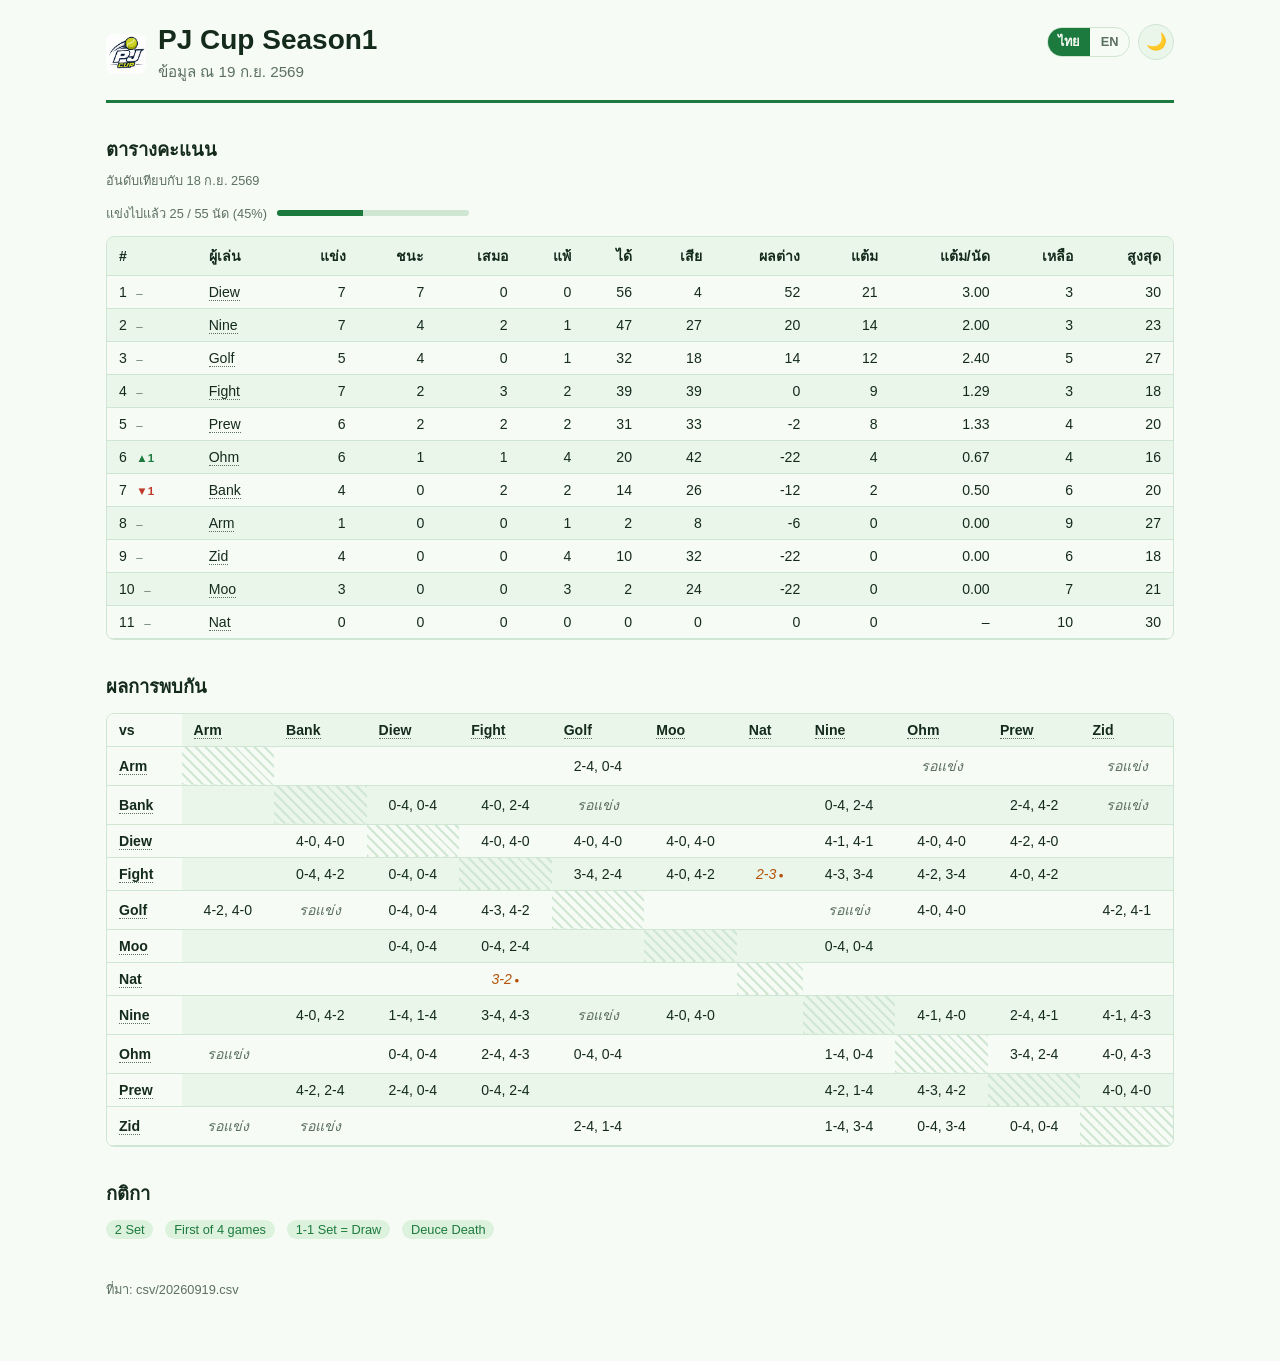
==== commit 7bed0522: "Hide latest results and rank history sections Both stay in the code behind SHOW_LATEST_RESULTS / SHO" ====
--- a/docs/index.html
+++ b/docs/index.html
@@ -47,12 +47,6 @@
     </div>
   </header>
 
-  <section class="latest">
-    <h2>ผลล่าสุด</h2>
-    <p class="standings-note">ตั้งแต่ 18 ก.ย. 2569</p>
-    <ul class="latest-list"><li class="result"><span class="chip win">ช</span><span class="who"><a class="player-link" href="#player-ohm">Ohm</a></span><span class="score">4-0, 4-3</span><span class="who"><a class="player-link" href="#player-zid">Zid</a></span></li></ul>
-    <p class="latest-moves">อันดับที่ขยับ: <a class="player-link" href="#player-ohm">Ohm</a> <span class="rank-move up" title="ขึ้น 1 อันดับ ตั้งแต่ 18 ก.ย. 2569" aria-label="ขึ้น 1 อันดับ ตั้งแต่ 18 ก.ย. 2569">▲1</span> · <a class="player-link" href="#player-bank">Bank</a> <span class="rank-move down" title="ลง 1 อันดับ ตั้งแต่ 18 ก.ย. 2569" aria-label="ลง 1 อันดับ ตั้งแต่ 18 ก.ย. 2569">▼1</span></p>
-  </section>
   <section>
     <h2>ตารางคะแนน</h2>
     <p class="standings-note">อันดับเทียบกับ 18 ก.ย. 2569</p>
@@ -64,17 +58,12 @@
 </table>
     </div>
   </section>
-  <section class="rank-chart">
-    <h2>ประวัติอันดับ</h2>
-    <p class="standings-note">ชี้หรือแตะเส้นเพื่อไฮไลต์ คลิกเพื่อเปิดการ์ดผู้เล่น</p>
-    <svg viewBox="0 0 480 262" role="img" aria-label="ประวัติอันดับของผู้เล่นทุกคน ล่าสุด: 1 Diew, 2 Nine, 3 Golf, 4 Fight, 5 Prew, 6 Ohm, 7 Bank, 8 Arm, 9 Zid, 10 Moo, 11 Nat"><line class="rc-grid" x1="78" y1="14.0" x2="402" y2="14.0"/><line class="rc-grid" x1="78" y1="36.0" x2="402" y2="36.0"/><line class="rc-grid" x1="78" y1="58.0" x2="402" y2="58.0"/><line class="rc-grid" x1="78" y1="80.0" x2="402" y2="80.0"/><line class="rc-grid" x1="78" y1="102.0" x2="402" y2="102.0"/><line class="rc-grid" x1="78" y1="124.0" x2="402" y2="124.0"/><line class="rc-grid" x1="78" y1="146.0" x2="402" y2="146.0"/><line class="rc-grid" x1="78" y1="168.0" x2="402" y2="168.0"/><line class="rc-grid" x1="78" y1="190.0" x2="402" y2="190.0"/><line class="rc-grid" x1="78" y1="212.0" x2="402" y2="212.0"/><line class="rc-grid" x1="78" y1="234.0" x2="402" y2="234.0"/><text class="rc-date" x="78.0" y="254" text-anchor="start">18/9</text><text class="rc-date" x="402.0" y="254" text-anchor="end">19/9</text><a class="player-link rc-player" href="#player-nat"><polyline class="rc-hit" points="78.0,234.0 402.0,234.0"/><polyline class="rc-line" points="78.0,234.0 402.0,234.0"/><circle class="rc-dot" cx="78.0" cy="234.0" r="4"><title>Nat · 18/9 อันดับ 11</title></circle><circle class="rc-dot" cx="402.0" cy="234.0" r="4"><title>Nat · 19/9 อันดับ 11</title></circle><text class="rc-name" x="68.0" y="238.0" text-anchor="end">Nat 11</text><text class="rc-name" x="412.0" y="238.0">11 Nat</text></a><a class="player-link rc-player" href="#player-moo"><polyline class="rc-hit" points="78.0,212.0 402.0,212.0"/><polyline class="rc-line" points="78.0,212.0 402.0,212.0"/><circle class="rc-dot" cx="78.0" cy="212.0" r="4"><title>Moo · 18/9 อันดับ 10</title></circle><circle class="rc-dot" cx="402.0" cy="212.0" r="4"><title>Moo · 19/9 อันดับ 10</title></circle><text class="rc-name" x="68.0" y="216.0" text-anchor="end">Moo 10</text><text class="rc-name" x="412.0" y="216.0">10 Moo</text></a><a class="player-link rc-player" href="#player-zid"><polyline class="rc-hit" points="78.0,190.0 402.0,190.0"/><polyline class="rc-line" points="78.0,190.0 402.0,190.0"/><circle class="rc-dot" cx="78.0" cy="190.0" r="4"><title>Zid · 18/9 อันดับ 9</title></circle><circle class="rc-dot" cx="402.0" cy="190.0" r="4"><title>Zid · 19/9 อันดับ 9</title></circle><text class="rc-name" x="68.0" y="194.0" text-anchor="end">Zid 9</text><text class="rc-name" x="412.0" y="194.0">9 Zid</text></a><a class="player-link rc-player" href="#player-arm"><polyline class="rc-hit" points="78.0,168.0 402.0,168.0"/><polyline class="rc-line" points="78.0,168.0 402.0,168.0"/><circle class="rc-dot" cx="78.0" cy="168.0" r="4"><title>Arm · 18/9 อันดับ 8</title></circle><circle class="rc-dot" cx="402.0" cy="168.0" r="4"><title>Arm · 19/9 อันดับ 8</title></circle><text class="rc-name" x="68.0" y="172.0" text-anchor="end">Arm 8</text><text class="rc-name" x="412.0" y="172.0">8 Arm</text></a><a class="player-link rc-player" href="#player-bank"><polyline class="rc-hit" points="78.0,124.0 402.0,146.0"/><polyline class="rc-line" points="78.0,124.0 402.0,146.0"/><circle class="rc-dot" cx="78.0" cy="124.0" r="4"><title>Bank · 18/9 อันดับ 6</title></circle><circle class="rc-dot" cx="402.0" cy="146.0" r="4"><title>Bank · 19/9 อันดับ 7</title></circle><text class="rc-name" x="68.0" y="128.0" text-anchor="end">Bank 6</text><text class="rc-name" x="412.0" y="150.0">7 Bank</text></a><a class="player-link rc-player" href="#player-ohm"><polyline class="rc-hit" points="78.0,146.0 402.0,124.0"/><polyline class="rc-line" points="78.0,146.0 402.0,124.0"/><circle class="rc-dot" cx="78.0" cy="146.0" r="4"><title>Ohm · 18/9 อันดับ 7</title></circle><circle class="rc-dot" cx="402.0" cy="124.0" r="4"><title>Ohm · 19/9 อันดับ 6</title></circle><text class="rc-name" x="68.0" y="150.0" text-anchor="end">Ohm 7</text><text class="rc-name" x="412.0" y="128.0">6 Ohm</text></a><a class="player-link rc-player" href="#player-prew"><polyline class="rc-hit" points="78.0,102.0 402.0,102.0"/><polyline class="rc-line" points="78.0,102.0 402.0,102.0"/><circle class="rc-dot" cx="78.0" cy="102.0" r="4"><title>Prew · 18/9 อันดับ 5</title></circle><circle class="rc-dot" cx="402.0" cy="102.0" r="4"><title>Prew · 19/9 อันดับ 5</title></circle><text class="rc-name" x="68.0" y="106.0" text-anchor="end">Prew 5</text><text class="rc-name" x="412.0" y="106.0">5 Prew</text></a><a class="player-link rc-player" href="#player-fight"><polyline class="rc-hit" points="78.0,80.0 402.0,80.0"/><polyline class="rc-line" points="78.0,80.0 402.0,80.0"/><circle class="rc-dot" cx="78.0" cy="80.0" r="4"><title>Fight · 18/9 อันดับ 4</title></circle><circle class="rc-dot" cx="402.0" cy="80.0" r="4"><title>Fight · 19/9 อันดับ 4</title></circle><text class="rc-name" x="68.0" y="84.0" text-anchor="end">Fight 4</text><text class="rc-name" x="412.0" y="84.0">4 Fight</text></a><a class="player-link rc-player" href="#player-golf"><polyline class="rc-hit" points="78.0,58.0 402.0,58.0"/><polyline class="rc-line" points="78.0,58.0 402.0,58.0"/><circle class="rc-dot" cx="78.0" cy="58.0" r="4"><title>Golf · 18/9 อันดับ 3</title></circle><circle class="rc-dot" cx="402.0" cy="58.0" r="4"><title>Golf · 19/9 อันดับ 3</title></circle><text class="rc-name" x="68.0" y="62.0" text-anchor="end">Golf 3</text><text class="rc-name" x="412.0" y="62.0">3 Golf</text></a><a class="player-link rc-player" href="#player-nine"><polyline class="rc-hit" points="78.0,36.0 402.0,36.0"/><polyline class="rc-line" points="78.0,36.0 402.0,36.0"/><circle class="rc-dot" cx="78.0" cy="36.0" r="4"><title>Nine · 18/9 อันดับ 2</title></circle><circle class="rc-dot" cx="402.0" cy="36.0" r="4"><title>Nine · 19/9 อันดับ 2</title></circle><text class="rc-name" x="68.0" y="40.0" text-anchor="end">Nine 2</text><text class="rc-name" x="412.0" y="40.0">2 Nine</text></a><a class="player-link rc-player" href="#player-diew"><polyline class="rc-hit" points="78.0,14.0 402.0,14.0"/><polyline class="rc-line" points="78.0,14.0 402.0,14.0"/><circle class="rc-dot" cx="78.0" cy="14.0" r="4"><title>Diew · 18/9 อันดับ 1</title></circle><circle class="rc-dot" cx="402.0" cy="14.0" r="4"><title>Diew · 19/9 อันดับ 1</title></circle><text class="rc-name" x="68.0" y="18.0" text-anchor="end">Diew 1</text><text class="rc-name" x="412.0" y="18.0">1 Diew</text></a></svg>
-  </section>
   <section>
     <h2>ผลการพบกัน</h2>
     <div class="table-scroll">
 <table class="h2h">
 <thead><tr><th>vs</th><th><a class="player-link" href="#player-arm">Arm</a></th><th><a class="player-link" href="#player-bank">Bank</a></th><th><a class="player-link" href="#player-diew">Diew</a></th><th><a class="player-link" href="#player-fight">Fight</a></th><th><a class="player-link" href="#player-golf">Golf</a></th><th><a class="player-link" href="#player-moo">Moo</a></th><th><a class="player-link" href="#player-nat">Nat</a></th><th><a class="player-link" href="#player-nine">Nine</a></th><th><a class="player-link" href="#player-ohm">Ohm</a></th><th><a class="player-link" href="#player-prew">Prew</a></th><th><a class="player-link" href="#player-zid">Zid</a></th></tr></thead>
-<tbody><tr><th><a class="player-link" href="#player-arm">Arm</a></th><td class="cell-diag"></td><td class="cell-empty"></td><td class="cell-empty"></td><td class="cell-empty"></td><td class="cell-result">2-4, 0-4</td><td class="cell-empty"></td><td class="cell-empty"></td><td class="cell-empty"></td><td class="cell-tba" title="ยังไม่ได้แข่ง — มีนัดไว้แล้ว">รอแข่ง</td><td class="cell-empty"></td><td class="cell-tba" title="ยังไม่ได้แข่ง — มีนัดไว้แล้ว">รอแข่ง</td></tr><tr><th><a class="player-link" href="#player-bank">Bank</a></th><td class="cell-empty"></td><td class="cell-diag"></td><td class="cell-result">0-4, 0-4</td><td class="cell-result">4-0, 2-4</td><td class="cell-tba" title="ยังไม่ได้แข่ง — มีนัดไว้แล้ว">รอแข่ง</td><td class="cell-empty"></td><td class="cell-empty"></td><td class="cell-result">0-4, 2-4</td><td class="cell-empty"></td><td class="cell-result">2-4, 4-2</td><td class="cell-tba" title="ยังไม่ได้แข่ง — มีนัดไว้แล้ว">รอแข่ง</td></tr><tr><th><a class="player-link" href="#player-diew">Diew</a></th><td class="cell-empty"></td><td class="cell-result">4-0, 4-0</td><td class="cell-diag"></td><td class="cell-result">4-0, 4-0</td><td class="cell-result">4-0, 4-0</td><td class="cell-result">4-0, 4-0</td><td class="cell-empty"></td><td class="cell-result">4-1, 4-1</td><td class="cell-result">4-0, 4-0</td><td class="cell-result">4-2, 4-0</td><td class="cell-empty"></td></tr><tr><th><a class="player-link" href="#player-fight">Fight</a></th><td class="cell-empty"></td><td class="cell-result">0-4, 4-2</td><td class="cell-result">0-4, 0-4</td><td class="cell-diag"></td><td class="cell-result">3-4, 2-4</td><td class="cell-result">4-0, 4-2</td><td class="cell-ongoing" title="กำลังแข่ง — ยังไม่นับในตารางคะแนน">2-3</td><td class="cell-result">4-3, 3-4</td><td class="cell-result">4-2, 3-4</td><td class="cell-result">4-0, 4-2</td><td class="cell-empty"></td></tr><tr><th><a class="player-link" href="#player-golf">Golf</a></th><td class="cell-result">4-2, 4-0</td><td class="cell-tba" title="ยังไม่ได้แข่ง — มีนัดไว้แล้ว">รอแข่ง</td><td class="cell-result">0-4, 0-4</td><td class="cell-result">4-3, 4-2</td><td class="cell-diag"></td><td class="cell-empty"></td><td class="cell-empty"></td><td class="cell-tba" title="ยังไม่ได้แข่ง — มีนัดไว้แล้ว">รอแข่ง</td><td class="cell-result">4-0, 4-0</td><td class="cell-empty"></td><td class="cell-result">4-2, 4-1</td></tr><tr><th><a class="player-link" href="#player-moo">Moo</a></th><td class="cell-empty"></td><td class="cell-empty"></td><td class="cell-result">0-4, 0-4</td><td class="cell-result">0-4, 2-4</td><td class="cell-empty"></td><td class="cell-diag"></td><td class="cell-empty"></td><td class="cell-result">0-4, 0-4</td><td class="cell-empty"></td><td class="cell-empty"></td><td class="cell-empty"></td></tr><tr><th><a class="player-link" href="#player-nat">Nat</a></th><td class="cell-empty"></td><td class="cell-empty"></td><td class="cell-empty"></td><td class="cell-ongoing" title="กำลังแข่ง — ยังไม่นับในตารางคะแนน">3-2</td><td class="cell-empty"></td><td class="cell-empty"></td><td class="cell-diag"></td><td class="cell-empty"></td><td class="cell-empty"></td><td class="cell-empty"></td><td class="cell-empty"></td></tr><tr><th><a class="player-link" href="#player-nine">Nine</a></th><td class="cell-empty"></td><td class="cell-result">4-0, 4-2</td><td class="cell-result">1-4, 1-4</td><td class="cell-result">3-4, 4-3</td><td class="cell-tba" title="ยังไม่ได้แข่ง — มีนัดไว้แล้ว">รอแข่ง</td><td class="cell-result">4-0, 4-0</td><td class="cell-empty"></td><td class="cell-diag"></td><td class="cell-result">4-1, 4-0</td><td class="cell-result">2-4, 4-1</td><td class="cell-result">4-1, 4-3</td></tr><tr><th><a class="player-link" href="#player-ohm">Ohm</a></th><td class="cell-tba" title="ยังไม่ได้แข่ง — มีนัดไว้แล้ว">รอแข่ง</td><td class="cell-empty"></td><td class="cell-result">0-4, 0-4</td><td class="cell-result">2-4, 4-3</td><td class="cell-result">0-4, 0-4</td><td class="cell-empty"></td><td class="cell-empty"></td><td class="cell-result">1-4, 0-4</td><td class="cell-diag"></td><td class="cell-result">3-4, 2-4</td><td class="cell-result">4-0, 4-3</td></tr><tr><th><a class="player-link" href="#player-prew">Prew</a></th><td class="cell-empty"></td><td class="cell-result">4-2, 2-4</td><td class="cell-result">2-4, 0-4</td><td class="cell-result">0-4, 2-4</td><td class="cell-empty"></td><td class="cell-empty"></td><td class="cell-empty"></td><td class="cell-result">4-2, 1-4</td><td class="cell-result">4-3, 4-2</td><td class="cell-diag"></td><td class="cell-result">4-0, 4-0</td></tr><tr><th><a class="player-link" href="#player-zid">Zid</a></th><td class="cell-tba" title="ยังไม่ได้แข่ง — มีนัดไว้แล้ว">รอแข่ง</td><td class="cell-tba" title="ยังไม่ได้แข่ง — มีนัดไว้แล้ว">รอแข่ง</td><td class="cell-empty"></td><td class="cell-empty"></td><td class="cell-result">2-4, 1-4</td><td class="cell-empty"></td><td class="cell-empty"></td><td class="cell-result">1-4, 3-4</td><td class="cell-result">0-4, 3-4</td><td class="cell-result">0-4, 0-4</td><td class="cell-diag"></td></tr></tbody>
+<tbody><tr><th><a class="player-link" href="#player-arm">Arm</a></th><td class="cell-diag"></td><td class="cell-empty"></td><td class="cell-empty"></td><td class="cell-empty"></td><td class="cell-result"><a class="match-link" href="#match-arm-vs-golf">2-4, 0-4</a></td><td class="cell-empty"></td><td class="cell-empty"></td><td class="cell-empty"></td><td class="cell-tba" title="ยังไม่ได้แข่ง — มีนัดไว้แล้ว">รอแข่ง</td><td class="cell-empty"></td><td class="cell-tba" title="ยังไม่ได้แข่ง — มีนัดไว้แล้ว">รอแข่ง</td></tr><tr><th><a class="player-link" href="#player-bank">Bank</a></th><td class="cell-empty"></td><td class="cell-diag"></td><td class="cell-result"><a class="match-link" href="#match-bank-vs-diew">0-4, 0-4</a></td><td class="cell-result"><a class="match-link" href="#match-bank-vs-fight">4-0, 2-4</a></td><td class="cell-tba" title="ยังไม่ได้แข่ง — มีนัดไว้แล้ว">รอแข่ง</td><td class="cell-empty"></td><td class="cell-empty"></td><td class="cell-result"><a class="match-link" href="#match-bank-vs-nine">0-4, 2-4</a></td><td class="cell-empty"></td><td class="cell-result"><a class="match-link" href="#match-bank-vs-prew">2-4, 4-2</a></td><td class="cell-tba" title="ยังไม่ได้แข่ง — มีนัดไว้แล้ว">รอแข่ง</td></tr><tr><th><a class="player-link" href="#player-diew">Diew</a></th><td class="cell-empty"></td><td class="cell-result"><a class="match-link" href="#match-diew-vs-bank">4-0, 4-0</a></td><td class="cell-diag"></td><td class="cell-result"><a class="match-link" href="#match-diew-vs-fight">4-0, 4-0</a></td><td class="cell-result"><a class="match-link" href="#match-diew-vs-golf">4-0, 4-0</a></td><td class="cell-result"><a class="match-link" href="#match-diew-vs-moo">4-0, 4-0</a></td><td class="cell-empty"></td><td class="cell-result"><a class="match-link" href="#match-diew-vs-nine">4-1, 4-1</a></td><td class="cell-result"><a class="match-link" href="#match-diew-vs-ohm">4-0, 4-0</a></td><td class="cell-result"><a class="match-link" href="#match-diew-vs-prew">4-2, 4-0</a></td><td class="cell-empty"></td></tr><tr><th><a class="player-link" href="#player-fight">Fight</a></th><td class="cell-empty"></td><td class="cell-result"><a class="match-link" href="#match-fight-vs-bank">0-4, 4-2</a></td><td class="cell-result"><a class="match-link" href="#match-fight-vs-diew">0-4, 0-4</a></td><td class="cell-diag"></td><td class="cell-result"><a class="match-link" href="#match-fight-vs-golf">3-4, 2-4</a></td><td class="cell-result"><a class="match-link" href="#match-fight-vs-moo">4-0, 4-2</a></td><td class="cell-ongoing" title="กำลังแข่ง — ยังไม่นับในตารางคะแนน"><a class="match-link" href="#match-fight-vs-nat">2-3</a></td><td class="cell-result"><a class="match-link" href="#match-fight-vs-nine">4-3, 3-4</a></td><td class="cell-result"><a class="match-link" href="#match-fight-vs-ohm">4-2, 3-4</a></td><td class="cell-result"><a class="match-link" href="#match-fight-vs-prew">4-0, 4-2</a></td><td class="cell-empty"></td></tr><tr><th><a class="player-link" href="#player-golf">Golf</a></th><td class="cell-result"><a class="match-link" href="#match-golf-vs-arm">4-2, 4-0</a></td><td class="cell-tba" title="ยังไม่ได้แข่ง — มีนัดไว้แล้ว">รอแข่ง</td><td class="cell-result"><a class="match-link" href="#match-golf-vs-diew">0-4, 0-4</a></td><td class="cell-result"><a class="match-link" href="#match-golf-vs-fight">4-3, 4-2</a></td><td class="cell-diag"></td><td class="cell-empty"></td><td class="cell-empty"></td><td class="cell-tba" title="ยังไม่ได้แข่ง — มีนัดไว้แล้ว">รอแข่ง</td><td class="cell-result"><a class="match-link" href="#match-golf-vs-ohm">4-0, 4-0</a></td><td class="cell-empty"></td><td class="cell-result"><a class="match-link" href="#match-golf-vs-zid">4-2, 4-1</a></td></tr><tr><th><a class="player-link" href="#player-moo">Moo</a></th><td class="cell-empty"></td><td class="cell-empty"></td><td class="cell-result"><a class="match-link" href="#match-moo-vs-diew">0-4, 0-4</a></td><td class="cell-result"><a class="match-link" href="#match-moo-vs-fight">0-4, 2-4</a></td><td class="cell-empty"></td><td class="cell-diag"></td><td class="cell-empty"></td><td class="cell-result"><a class="match-link" href="#match-moo-vs-nine">0-4, 0-4</a></td><td class="cell-empty"></td><td class="cell-empty"></td><td class="cell-empty"></td></tr><tr><th><a class="player-link" href="#player-nat">Nat</a></th><td class="cell-empty"></td><td class="cell-empty"></td><td class="cell-empty"></td><td class="cell-ongoing" title="กำลังแข่ง — ยังไม่นับในตารางคะแนน"><a class="match-link" href="#match-nat-vs-fight">3-2</a></td><td class="cell-empty"></td><td class="cell-empty"></td><td class="cell-diag"></td><td class="cell-empty"></td><td class="cell-empty"></td><td class="cell-empty"></td><td class="cell-empty"></td></tr><tr><th><a class="player-link" href="#player-nine">Nine</a></th><td class="cell-empty"></td><td class="cell-result"><a class="match-link" href="#match-nine-vs-bank">4-0, 4-2</a></td><td class="cell-result"><a class="match-link" href="#match-nine-vs-diew">1-4, 1-4</a></td><td class="cell-result"><a class="match-link" href="#match-nine-vs-fight">3-4, 4-3</a></td><td class="cell-tba" title="ยังไม่ได้แข่ง — มีนัดไว้แล้ว">รอแข่ง</td><td class="cell-result"><a class="match-link" href="#match-nine-vs-moo">4-0, 4-0</a></td><td class="cell-empty"></td><td class="cell-diag"></td><td class="cell-result"><a class="match-link" href="#match-nine-vs-ohm">4-1, 4-0</a></td><td class="cell-result"><a class="match-link" href="#match-nine-vs-prew">2-4, 4-1</a></td><td class="cell-result"><a class="match-link" href="#match-nine-vs-zid">4-1, 4-3</a></td></tr><tr><th><a class="player-link" href="#player-ohm">Ohm</a></th><td class="cell-tba" title="ยังไม่ได้แข่ง — มีนัดไว้แล้ว">รอแข่ง</td><td class="cell-empty"></td><td class="cell-result"><a class="match-link" href="#match-ohm-vs-diew">0-4, 0-4</a></td><td class="cell-result"><a class="match-link" href="#match-ohm-vs-fight">2-4, 4-3</a></td><td class="cell-result"><a class="match-link" href="#match-ohm-vs-golf">0-4, 0-4</a></td><td class="cell-empty"></td><td class="cell-empty"></td><td class="cell-result"><a class="match-link" href="#match-ohm-vs-nine">1-4, 0-4</a></td><td class="cell-diag"></td><td class="cell-result"><a class="match-link" href="#match-ohm-vs-prew">3-4, 2-4</a></td><td class="cell-result"><a class="match-link" href="#match-ohm-vs-zid">4-0, 4-3</a></td></tr><tr><th><a class="player-link" href="#player-prew">Prew</a></th><td class="cell-empty"></td><td class="cell-result"><a class="match-link" href="#match-prew-vs-bank">4-2, 2-4</a></td><td class="cell-result"><a class="match-link" href="#match-prew-vs-diew">2-4, 0-4</a></td><td class="cell-result"><a class="match-link" href="#match-prew-vs-fight">0-4, 2-4</a></td><td class="cell-empty"></td><td class="cell-empty"></td><td class="cell-empty"></td><td class="cell-result"><a class="match-link" href="#match-prew-vs-nine">4-2, 1-4</a></td><td class="cell-result"><a class="match-link" href="#match-prew-vs-ohm">4-3, 4-2</a></td><td class="cell-diag"></td><td class="cell-result"><a class="match-link" href="#match-prew-vs-zid">4-0, 4-0</a></td></tr><tr><th><a class="player-link" href="#player-zid">Zid</a></th><td class="cell-tba" title="ยังไม่ได้แข่ง — มีนัดไว้แล้ว">รอแข่ง</td><td class="cell-tba" title="ยังไม่ได้แข่ง — มีนัดไว้แล้ว">รอแข่ง</td><td class="cell-empty"></td><td class="cell-empty"></td><td class="cell-result"><a class="match-link" href="#match-zid-vs-golf">2-4, 1-4</a></td><td class="cell-empty"></td><td class="cell-empty"></td><td class="cell-result"><a class="match-link" href="#match-zid-vs-nine">1-4, 3-4</a></td><td class="cell-result"><a class="match-link" href="#match-zid-vs-ohm">0-4, 3-4</a></td><td class="cell-result"><a class="match-link" href="#match-zid-vs-prew">0-4, 0-4</a></td><td class="cell-diag"></td></tr></tbody>
 </table>
     </div>
   </section>
@@ -100,6 +89,7 @@
 <dialog class="player-card" id="player-nat" aria-labelledby="player-nat-name" data-share="{&quot;slug&quot;:&quot;player-nat&quot;,&quot;name&quot;:&quot;Nat&quot;,&quot;rank&quot;:&quot;11&quot;,&quot;move&quot;:0,&quot;record&quot;:&quot;ชนะ 0  เสมอ 0  แพ้ 0&quot;,&quot;tiles&quot;:[[&quot;แข่ง&quot;,&quot;0&quot;],[&quot;แต้ม&quot;,&quot;0&quot;],[&quot;แต้ม/นัด&quot;,&quot;–&quot;],[&quot;เซต ชนะ–แพ้&quot;,&quot;0–0&quot;],[&quot;เซตสูสี&quot;,&quot;–&quot;],[&quot;ได้&quot;,&quot;0&quot;],[&quot;เสีย&quot;,&quot;0&quot;],[&quot;ผลต่าง&quot;,&quot;0&quot;]],&quot;axes&quot;:[[&quot;บุก&quot;,null],[&quot;เหนือชั้น&quot;,null],[&quot;ฟอร์ม&quot;,null],[&quot;รับ&quot;,null],[&quot;ใจนิ่ง&quot;,null],[&quot;อันดับขยับ&quot;,5]],&quot;top&quot;:5,&quot;sub&quot;:&quot;ตลอดฤดูกาล · คะแนนเต็ม 10&quot;,&quot;date&quot;:&quot;19 ก.ย. 2569&quot;,&quot;site&quot;:&quot;PJ Cup Season1&quot;,&quot;url&quot;:&quot;pj-cup.github.io&quot;,&quot;page&quot;:&quot;https://pj-cup.github.io/&quot;}"><div class="pc-inner"><div class="pc-head"><span class="pc-rank">11</span><div class="pc-id"><h3 id="player-nat-name">Nat</h3><p class="pc-record">ชนะ 0 · เสมอ 0 · แพ้ 0<span class="rank-move same" title="อันดับเท่าเดิมกับ 18 ก.ย. 2569" aria-label="อันดับเท่าเดิมกับ 18 ก.ย. 2569">–</span></p></div><a class="pc-close" href="#" aria-label="ปิด">&times;</a></div><div class="pc-tiles"><div class="pc-tile"><span>แข่ง</span><b>0</b></div><div class="pc-tile"><span>แต้ม</span><b>0</b></div><div class="pc-tile"><span>แต้ม/นัด</span><b>–</b></div><div class="pc-tile"><span>เซต ชนะ–แพ้</span><b>0–0</b></div><div class="pc-tile"><span>เซตสูสี</span><b>–</b></div><div class="pc-tile"><span>ได้</span><b>0</b></div><div class="pc-tile"><span>เสีย</span><b>0</b></div><div class="pc-tile"><span>ผลต่าง</span><b>0</b></div></div><div class="pc-block pc-insights"><h4>ค่าพลังผู้เล่น</h4><p class="pc-sub">ตลอดฤดูกาล · คะแนนเต็ม 10</p><svg class="radar" viewBox="0 0 380 360" role="img" aria-label="ค่าพลังผู้เล่น: บุก –, เหนือชั้น –, ฟอร์ม –, รับ –, ใจนิ่ง –, อันดับขยับ 5.0"><polygon class="rg-area" points="190.0,85.0 272.3,132.5 272.3,227.5 190.0,275.0 107.7,227.5 107.7,132.5"/><polygon class="rg-ring" points="190.0,156.2 210.6,168.1 210.6,191.9 190.0,203.8 169.4,191.9 169.4,168.1"/><polygon class="rg-ring" points="190.0,132.5 231.1,156.2 231.1,203.8 190.0,227.5 148.9,203.8 148.9,156.2"/><polygon class="rg-ring" points="190.0,108.8 251.7,144.4 251.7,215.6 190.0,251.2 128.3,215.6 128.3,144.4"/><line class="rg-spoke" x1="190" y1="180" x2="190.0" y2="85.0"/><line class="rg-spoke" x1="190" y1="180" x2="272.3" y2="132.5"/><line class="rg-spoke" x1="190" y1="180" x2="272.3" y2="227.5"/><line class="rg-spoke" x1="190" y1="180" x2="190.0" y2="275.0"/><line class="rg-spoke" x1="190" y1="180" x2="107.7" y2="227.5"/><line class="rg-spoke" x1="190" y1="180" x2="107.7" y2="132.5"/><polygon class="rg-outer" points="190.0,85.0 272.3,132.5 272.3,227.5 190.0,275.0 107.7,227.5 107.7,132.5"/><circle class="rg-dot" cx="190.0" cy="85.0" r="3"/><circle class="rg-dot" cx="272.3" cy="132.5" r="3"/><circle class="rg-dot" cx="272.3" cy="227.5" r="3"/><circle class="rg-dot" cx="190.0" cy="275.0" r="3"/><circle class="rg-dot" cx="107.7" cy="227.5" r="3"/><circle class="rg-dot" cx="107.7" cy="132.5" r="3"/><polygon class="rg-shape" points="190.0,180.0 190.0,180.0 190.0,180.0 190.0,180.0 190.0,180.0 148.9,156.2"/><circle class="rg-dot" cx="190" cy="180" r="2.5"/><text class="rg-label" x="190.0" y="36.0" text-anchor="middle">บุก</text><text class="rg-value" x="190.0" y="64.0" text-anchor="middle">–</text><text class="rg-label" x="288.7" y="117.0" text-anchor="start">เหนือชั้น</text><text class="rg-value" x="288.7" y="145.0" text-anchor="start">–</text><text class="rg-label" x="288.7" y="231.0" text-anchor="start">ฟอร์ม</text><text class="rg-value" x="288.7" y="259.0" text-anchor="start">–</text><text class="rg-label" x="190.0" y="304.0" text-anchor="middle">รับ</text><text class="rg-value" x="190.0" y="332.0" text-anchor="middle">–</text><text class="rg-label" x="91.3" y="231.0" text-anchor="end">ใจนิ่ง</text><text class="rg-value" x="91.3" y="259.0" text-anchor="end">–</text><text class="rg-label top" x="91.3" y="117.0" text-anchor="end">อันดับขยับ</text><text class="rg-value top" x="91.3" y="145.0" text-anchor="end">5.0</text></svg></div><div class="pc-block"><h4>ตั้งแต่ 18 ก.ย. 2569</h4><div class="pc-tiles small"><div class="pc-tile"><span>อันดับ</span><b>11→11</b></div><div class="pc-tile"><span>แต้ม</span><b>0</b></div><div class="pc-tile"><span>แข่ง</span><b>0</b></div><div class="pc-tile"><span>ผลต่าง</span><b>0</b></div></div></div><div class="pc-block"><h4>ประวัติอันดับ</h4><svg class="rank-history" viewBox="0 0 320 130" role="img" aria-label="อันดับในแต่ละรอบข้อมูล: 18/9 อันดับ 11, 19/9 อันดับ 11"><line class="rh-grid" x1="30" y1="14.0" x2="290" y2="14.0"/><text class="rh-label" x="24" y="18.0" text-anchor="end">#1</text><line class="rh-grid" x1="30" y1="104.0" x2="290" y2="104.0"/><text class="rh-label" x="24" y="108.0" text-anchor="end">#11</text><polyline class="rh-line" points="30.0,104.0 290.0,104.0"/><circle class="rh-dot" cx="30.0" cy="104.0" r="3"><title>18/9 อันดับ 11</title></circle><circle class="rh-dot now" cx="290.0" cy="104.0" r="4.5"><title>19/9 อันดับ 11</title></circle><text class="rh-now" x="298.0" y="108.0">#11</text><text class="rh-label" x="30.0" y="124" text-anchor="start">18/9</text><text class="rh-label" x="290.0" y="124" text-anchor="end">19/9</text></svg></div><div class="pc-block"><h4>ผลการแข่งขัน</h4><ul class="pc-results"><li class="live"><span class="chip live">•</span><span class="opp">Fight</span><span class="score">3-2 <em>กำลังแข่ง</em></span></li></ul></div><div class="pc-block"><h4>นัดที่เหลือ · 10</h4><p class="pc-sub">แต้มสูงสุดที่ทำได้: 30 แต้ม ถ้าแข่งครบทุกนัดที่เหลือ</p><ul class="pc-remaining"><li class="empty"><a class="player-link" href="#player-arm">Arm</a></li><li class="empty"><a class="player-link" href="#player-bank">Bank</a></li><li class="empty"><a class="player-link" href="#player-diew">Diew</a></li><li class="ongoing"><a class="player-link" href="#player-fight">Fight</a></li><li class="empty"><a class="player-link" href="#player-golf">Golf</a></li><li class="empty"><a class="player-link" href="#player-moo">Moo</a></li><li class="empty"><a class="player-link" href="#player-nine">Nine</a></li><li class="empty"><a class="player-link" href="#player-ohm">Ohm</a></li><li class="empty"><a class="player-link" href="#player-prew">Prew</a></li><li class="empty"><a class="player-link" href="#player-zid">Zid</a></li></ul></div><div class="pc-actions"><label class="pc-compare" hidden><span>เปรียบเทียบกับ</span><select><option value="">เลือกผู้เล่น…</option><option value="diew">Diew</option><option value="nine">Nine</option><option value="golf">Golf</option><option value="fight">Fight</option><option value="prew">Prew</option><option value="ohm">Ohm</option><option value="bank">Bank</option><option value="arm">Arm</option><option value="zid">Zid</option><option value="moo">Moo</option></select></label><button class="pc-share" type="button" hidden>แชร์รูปการ์ด</button></div></div></dialog>
 <dialog class="player-card compare-card" id="compare" aria-labelledby="compare-title"><div class="pc-inner"><div class="pc-head"><h3 class="cmp-title" id="compare-title">เปรียบเทียบ</h3><a class="pc-close" href="#" aria-label="ปิด">&times;</a></div><div class="cmp-body"></div><div class="pc-actions"><button class="pc-share" type="button" hidden>แชร์รูปเปรียบเทียบ</button></div></div></dialog>
 <script type="application/json" id="compare-data">{"players":{"diew":{"name":"Diew","rank":"1","move":0,"record":"ชนะ 7 · เสมอ 0 · แพ้ 0","mp":7,"w":7,"d":0,"l":0,"pts":21,"gf":56,"ga":4,"gd":52,"ppm":"3.00","sets_w":14,"sets_l":0,"close_w":0,"close_l":0,"axes":[["บุก",10.0],["เหนือชั้น",9.3],["ฟอร์ม",10.0],["รับ",9.3],["ใจนิ่ง",null],["อันดับขยับ",5]],"top":0},"nine":{"name":"Nine","rank":"2","move":0,"record":"ชนะ 4 · เสมอ 2 · แพ้ 1","mp":7,"w":4,"d":2,"l":1,"pts":14,"gf":47,"ga":27,"gd":20,"ppm":"2.00","sets_w":10,"sets_l":4,"close_w":2,"close_l":1,"axes":[["บุก",8.4],["เหนือชั้น",5.0],["ฟอร์ม",6.7],["รับ",5.2],["ใจนิ่ง",6.7],["อันดับขยับ",5]],"top":0},"golf":{"name":"Golf","rank":"3","move":0,"record":"ชนะ 4 · เสมอ 0 · แพ้ 1","mp":5,"w":4,"d":0,"l":1,"pts":12,"gf":32,"ga":18,"gd":14,"ppm":"2.40","sets_w":8,"sets_l":2,"close_w":1,"close_l":0,"axes":[["บุก",8.0],["เหนือชั้น",4.0],["ฟอร์ม",8.0],["รับ",5.5],["ใจนิ่ง",10.0],["อันดับขยับ",5]],"top":4},"fight":{"name":"Fight","rank":"4","move":0,"record":"ชนะ 2 · เสมอ 3 · แพ้ 2","mp":7,"w":2,"d":3,"l":2,"pts":9,"gf":39,"ga":39,"gd":0,"ppm":"1.29","sets_w":7,"sets_l":7,"close_w":1,"close_l":3,"axes":[["บุก",7.0],["เหนือชั้น",1.4],["ฟอร์ม",4.3],["รับ",3.0],["ใจนิ่ง",2.5],["อันดับขยับ",5]],"top":0},"prew":{"name":"Prew","rank":"5","move":0,"record":"ชนะ 2 · เสมอ 2 · แพ้ 2","mp":6,"w":2,"d":2,"l":2,"pts":8,"gf":31,"ga":33,"gd":-2,"ppm":"1.33","sets_w":6,"sets_l":6,"close_w":1,"close_l":0,"axes":[["บุก",6.5],["เหนือชั้น",1.7],["ฟอร์ม",4.4],["รับ",3.1],["ใจนิ่ง",10.0],["อันดับขยับ",5]],"top":4},"ohm":{"name":"Ohm","rank":"6","move":1,"record":"ชนะ 1 · เสมอ 1 · แพ้ 4","mp":6,"w":1,"d":1,"l":4,"pts":4,"gf":20,"ga":42,"gd":-22,"ppm":"0.67","sets_w":3,"sets_l":9,"close_w":2,"close_l":1,"axes":[["บุก",4.2],["เหนือชั้น",0.8],["ฟอร์ม",2.2],["รับ",1.2],["ใจนิ่ง",6.7],["อันดับขยับ",6]],"top":4},"bank":{"name":"Bank","rank":"7","move":-1,"record":"ชนะ 0 · เสมอ 2 · แพ้ 2","mp":4,"w":0,"d":2,"l":2,"pts":2,"gf":14,"ga":26,"gd":-12,"ppm":"0.50","sets_w":2,"sets_l":6,"close_w":0,"close_l":0,"axes":[["บุก",4.4],["เหนือชั้น",1.2],["ฟอร์ม",1.7],["รับ",1.9],["ใจนิ่ง",null],["อันดับขยับ",4]],"top":0},"arm":{"name":"Arm","rank":"8","move":0,"record":"ชนะ 0 · เสมอ 0 · แพ้ 1","mp":1,"w":0,"d":0,"l":1,"pts":0,"gf":2,"ga":8,"gd":-6,"ppm":"0.00","sets_w":0,"sets_l":2,"close_w":0,"close_l":0,"axes":[["บุก",2.5],["เหนือชั้น",0.0],["ฟอร์ม",0.0],["รับ",0.0],["ใจนิ่ง",null],["อันดับขยับ",5]],"top":5},"zid":{"name":"Zid","rank":"9","move":0,"record":"ชนะ 0 · เสมอ 0 · แพ้ 4","mp":4,"w":0,"d":0,"l":4,"pts":0,"gf":10,"ga":32,"gd":-22,"ppm":"0.00","sets_w":0,"sets_l":8,"close_w":0,"close_l":2,"axes":[["บุก",3.1],["เหนือชั้น",0.0],["ฟอร์ม",0.0],["รับ",0.0],["ใจนิ่ง",0.0],["อันดับขยับ",5]],"top":5},"moo":{"name":"Moo","rank":"10","move":0,"record":"ชนะ 0 · เสมอ 0 · แพ้ 3","mp":3,"w":0,"d":0,"l":3,"pts":0,"gf":2,"ga":24,"gd":-22,"ppm":"0.00","sets_w":0,"sets_l":6,"close_w":0,"close_l":0,"axes":[["บุก",0.8],["เหนือชั้น",0.0],["ฟอร์ม",0.0],["รับ",0.0],["ใจนิ่ง",null],["อันดับขยับ",5]],"top":5},"nat":{"name":"Nat","rank":"11","move":0,"record":"ชนะ 0 · เสมอ 0 · แพ้ 0","mp":0,"w":0,"d":0,"l":0,"pts":0,"gf":0,"ga":0,"gd":0,"ppm":"–","sets_w":0,"sets_l":0,"close_w":0,"close_l":0,"axes":[["บุก",null],["เหนือชั้น",null],["ฟอร์ม",null],["รับ",null],["ใจนิ่ง",null],["อันดับขยับ",5]],"top":5}},"h2h":{"arm":{"golf":["result","2-4, 0-4","loss"]},"bank":{"diew":["result","0-4, 0-4","loss"],"fight":["result","4-0, 2-4","draw"],"nine":["result","0-4, 2-4","loss"],"prew":["result","2-4, 4-2","draw"]},"diew":{"bank":["result","4-0, 4-0","win"],"fight":["result","4-0, 4-0","win"],"golf":["result","4-0, 4-0","win"],"moo":["result","4-0, 4-0","win"],"nine":["result","4-1, 4-1","win"],"ohm":["result","4-0, 4-0","win"],"prew":["result","4-2, 4-0","win"]},"fight":{"bank":["result","0-4, 4-2","draw"],"diew":["result","0-4, 0-4","loss"],"golf":["result","3-4, 2-4","loss"],"moo":["result","4-0, 4-2","win"],"nat":["ongoing","2-3",""],"nine":["result","4-3, 3-4","draw"],"ohm":["result","4-2, 3-4","draw"],"prew":["result","4-0, 4-2","win"]},"golf":{"arm":["result","4-2, 4-0","win"],"diew":["result","0-4, 0-4","loss"],"fight":["result","4-3, 4-2","win"],"ohm":["result","4-0, 4-0","win"],"zid":["result","4-2, 4-1","win"]},"moo":{"diew":["result","0-4, 0-4","loss"],"fight":["result","0-4, 2-4","loss"],"nine":["result","0-4, 0-4","loss"]},"nat":{"fight":["ongoing","3-2",""]},"nine":{"bank":["result","4-0, 4-2","win"],"diew":["result","1-4, 1-4","loss"],"fight":["result","3-4, 4-3","draw"],"moo":["result","4-0, 4-0","win"],"ohm":["result","4-1, 4-0","win"],"prew":["result","2-4, 4-1","draw"],"zid":["result","4-1, 4-3","win"]},"ohm":{"diew":["result","0-4, 0-4","loss"],"fight":["result","2-4, 4-3","draw"],"golf":["result","0-4, 0-4","loss"],"nine":["result","1-4, 0-4","loss"],"prew":["result","3-4, 2-4","loss"],"zid":["result","4-0, 4-3","win"]},"prew":{"bank":["result","4-2, 2-4","draw"],"diew":["result","2-4, 0-4","loss"],"fight":["result","0-4, 2-4","loss"],"nine":["result","4-2, 1-4","draw"],"ohm":["result","4-3, 4-2","win"],"zid":["result","4-0, 4-0","win"]},"zid":{"golf":["result","2-4, 1-4","loss"],"nine":["result","1-4, 3-4","loss"],"ohm":["result","0-4, 3-4","loss"],"prew":["result","0-4, 0-4","loss"]}},"axes":["บุก","เหนือชั้น","ฟอร์ม","รับ","ใจนิ่ง","อันดับขยับ"],"letters":{"win":"ช","draw":"ส","loss":"พ"},"labels":{"rank":"อันดับ","mp":"แข่ง","pts":"แต้ม","ppm":"แต้ม/นัด","sets":"เซต ชนะ–แพ้","close":"เซตสูสี","gf":"ได้","ga":"เสีย","gd":"ผลต่าง","wdl":"ชนะ–เสมอ–แพ้","h2h":"ผลการพบกัน","insights":"ค่าพลังผู้เล่น","sub":"ตลอดฤดูกาล · คะแนนเต็ม 10"},"date":"19 ก.ย. 2569","site":"PJ Cup Season1","url":"pj-cup.github.io","page":"https://pj-cup.github.io/"}</script>
+<dialog class="player-card match-card" id="match" aria-labelledby="match-title"><div class="pc-inner"><div class="pc-head"><h3 class="cmp-title" id="match-title">รีเพลย์การแข่งขัน</h3><a class="pc-close" href="#" aria-label="ปิด">&times;</a></div><div class="mt-body"></div></div></dialog>
 <script src="theme.js"></script>
 <script src="player-card.js"></script>
 </body>
--- a/docs/style.css
+++ b/docs/style.css
@@ -941,6 +941,107 @@
   to { transform: scale(1); }
 }
 
+/* match replay (one dialog, filled in by player-card.js; game order is illustrative) */
+.match-link {
+  color: inherit;
+  text-decoration: none;
+  cursor: pointer;
+}
+
+.match-link:hover,
+.match-link:focus-visible {
+  color: var(--accent);
+  text-decoration: underline dotted;
+  text-underline-offset: 3px;
+}
+
+.mt-raw {
+  margin: 0.6rem 0 0.5rem;
+  font-size: 1.35rem;
+  font-weight: 800;
+  font-variant-numeric: tabular-nums;
+}
+
+.mt-court {
+  display: block;
+  width: 100%;
+  height: auto;
+}
+
+.mt-surface { fill: #1f6b46; }
+.mt-lines rect, .mt-lines line { fill: none; stroke: rgba(255, 255, 255, 0.85); stroke-width: 1.5; }
+.mt-net { stroke: #e8eef5; stroke-width: 2.5; stroke-dasharray: 2 2; }
+.mt-shadow { fill: rgba(0, 0, 0, 0.35); }
+.mt-ball { fill: #e4f53b; stroke: #0a1424; stroke-width: 0.8; }
+.mt-p { stroke: #0a1424; stroke-width: 1.5; }
+.mt-p.a { fill: var(--radar-accent); }
+.mt-p.b { fill: var(--cmp-b); }
+
+.mt-score {
+  width: 100%;
+  margin-top: 0.7rem;
+  border-collapse: collapse;
+  font-variant-numeric: tabular-nums;
+}
+
+.mt-score th,
+.mt-score td {
+  padding: 0.35rem 0.5rem;
+  border: 0;
+  background: none;
+  text-align: center;
+}
+
+.mt-score thead th {
+  color: var(--card-muted);
+  font-size: 0.72rem;
+  font-weight: 700;
+}
+
+.mt-score tbody th {
+  text-align: left;
+  font-weight: 700;
+  overflow-wrap: anywhere;
+}
+
+.mt-score tbody th i {
+  display: inline-block;
+  width: 0.6rem;
+  height: 0.6rem;
+  margin-right: 0.45rem;
+  border-radius: 999px;
+}
+
+.mt-score tr.a th i { background: var(--radar-accent); }
+.mt-score tr.b th i { background: var(--cmp-b); }
+
+.mt-score tbody td {
+  font-size: 1.2rem;
+  font-weight: 700;
+  color: var(--card-muted);
+}
+
+.mt-score tbody td.won { color: var(--card-fg); font-weight: 800; }
+.mt-score tr.a td.won { color: var(--radar-accent); }
+.mt-score tr.b td.won { color: var(--cmp-b); }
+
+.mt-status {
+  min-height: 1.4em;
+  margin: 0.5rem 0 0;
+  font-weight: 700;
+}
+
+.mt-actions .pc-share[hidden] { display: none; }
+
+@media (prefers-reduced-motion: no-preference) {
+  .mt-score td.pulse { animation: mt-pulse 0.35s ease-out; }
+}
+
+@keyframes mt-pulse {
+  from { transform: scale(1.5); color: var(--card-fg); }
+  to { transform: scale(1); }
+}
+
 @media (max-width: 480px) {
   header h1 { font-size: 1.4rem; }
 }
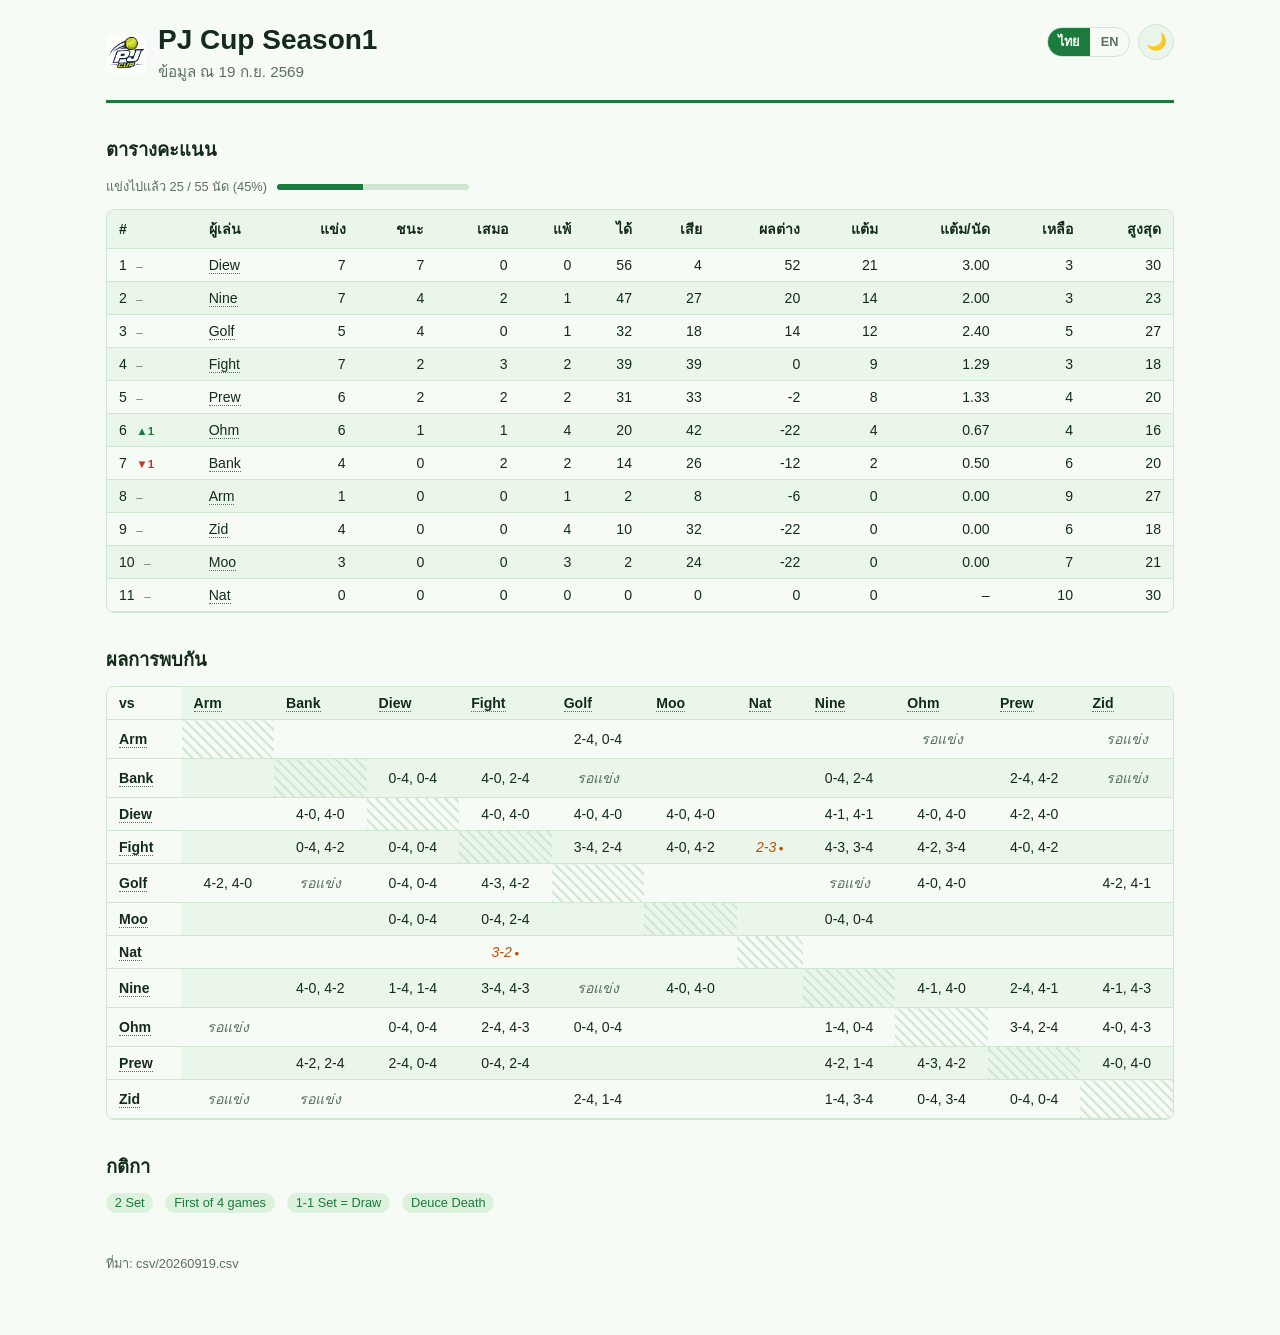
==== commit 0af10191: "Remove the "Rank change vs <date>" note under Standings The rank-move arrows stay; their tooltips st" ====
--- a/docs/index.html
+++ b/docs/index.html
@@ -49,7 +49,6 @@
 
   <section>
     <h2>ตารางคะแนน</h2>
-    <p class="standings-note">อันดับเทียบกับ 18 ก.ย. 2569</p>
     <div class="league-progress"><span>แข่งไปแล้ว 25 / 55 นัด (45%)</span><i class="lp-bar" role="presentation"><i style="width:45%"></i></i></div>
     <div class="table-scroll">
 <table>
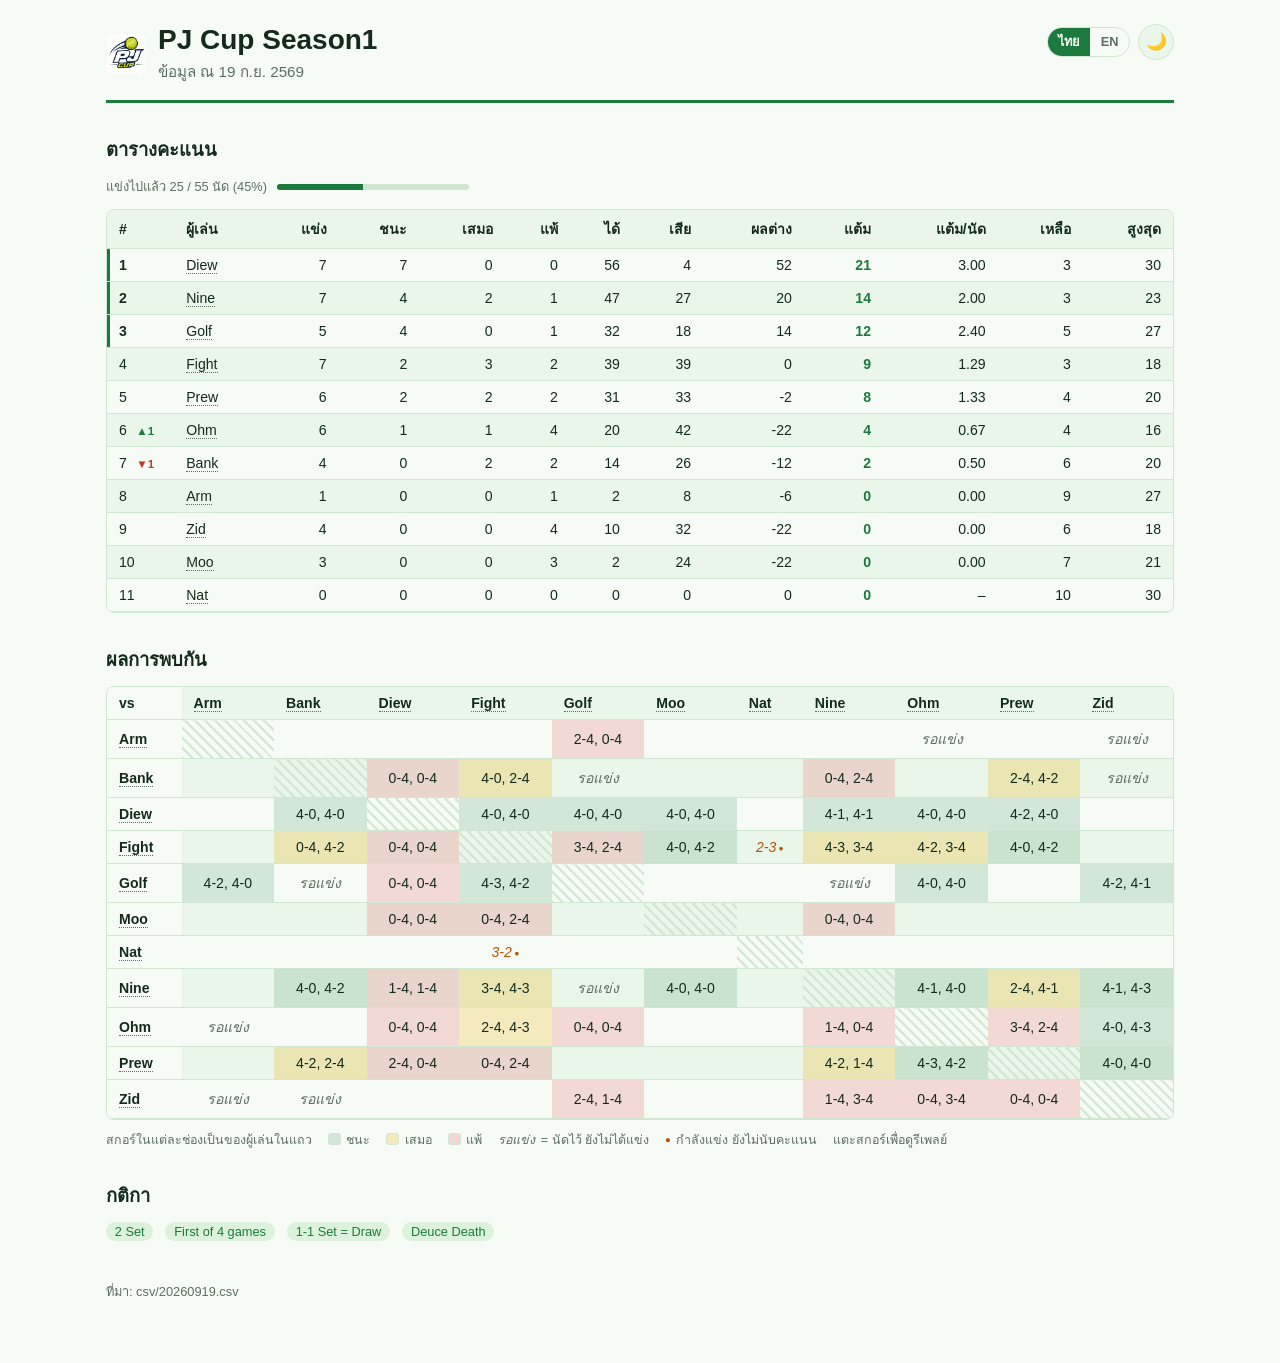
==== commit 78965e5d: "Improve index tables: sticky columns, Pts emphasis, H2H tints and legend - Standings: sticky # + pla" ====
--- a/docs/index.html
+++ b/docs/index.html
@@ -51,9 +51,9 @@
     <h2>ตารางคะแนน</h2>
     <div class="league-progress"><span>แข่งไปแล้ว 25 / 55 นัด (45%)</span><i class="lp-bar" role="presentation"><i style="width:45%"></i></i></div>
     <div class="table-scroll">
-<table>
-<thead><tr><th>#</th><th>ผู้เล่น</th><th class="num" title="จำนวนนัดที่แข่ง">แข่ง</th><th class="num">ชนะ</th><th class="num">เสมอ</th><th class="num">แพ้</th><th class="num" title="เกมที่ได้">ได้</th><th class="num" title="เกมที่เสีย">เสีย</th><th class="num" title="ผลต่างเกม">ผลต่าง</th><th class="num" title="แต้มรวม">แต้ม</th><th class="num" title="แต้มเฉลี่ยต่อนัด">แต้ม/นัด</th><th class="num" title="คู่แข่งที่ยังไม่ได้แข่ง">เหลือ</th><th class="num" title="แต้มสูงสุดที่ยังทำได้ ถ้าแข่งครบทุกนัดที่เหลือ">สูงสุด</th></tr></thead>
-<tbody><tr><td>1 <span class="rank-move same" title="อันดับเท่าเดิมกับ 18 ก.ย. 2569" aria-label="อันดับเท่าเดิมกับ 18 ก.ย. 2569">–</span></td><td><a class="player-link" href="#player-diew">Diew</a></td><td class="num">7</td><td class="num">7</td><td class="num">0</td><td class="num">0</td><td class="num">56</td><td class="num">4</td><td class="num">52</td><td class="num">21</td><td class="num">3.00</td><td class="num">3</td><td class="num">30</td></tr><tr><td>2 <span class="rank-move same" title="อันดับเท่าเดิมกับ 18 ก.ย. 2569" aria-label="อันดับเท่าเดิมกับ 18 ก.ย. 2569">–</span></td><td><a class="player-link" href="#player-nine">Nine</a></td><td class="num">7</td><td class="num">4</td><td class="num">2</td><td class="num">1</td><td class="num">47</td><td class="num">27</td><td class="num">20</td><td class="num">14</td><td class="num">2.00</td><td class="num">3</td><td class="num">23</td></tr><tr><td>3 <span class="rank-move same" title="อันดับเท่าเดิมกับ 18 ก.ย. 2569" aria-label="อันดับเท่าเดิมกับ 18 ก.ย. 2569">–</span></td><td><a class="player-link" href="#player-golf">Golf</a></td><td class="num">5</td><td class="num">4</td><td class="num">0</td><td class="num">1</td><td class="num">32</td><td class="num">18</td><td class="num">14</td><td class="num">12</td><td class="num">2.40</td><td class="num">5</td><td class="num">27</td></tr><tr><td>4 <span class="rank-move same" title="อันดับเท่าเดิมกับ 18 ก.ย. 2569" aria-label="อันดับเท่าเดิมกับ 18 ก.ย. 2569">–</span></td><td><a class="player-link" href="#player-fight">Fight</a></td><td class="num">7</td><td class="num">2</td><td class="num">3</td><td class="num">2</td><td class="num">39</td><td class="num">39</td><td class="num">0</td><td class="num">9</td><td class="num">1.29</td><td class="num">3</td><td class="num">18</td></tr><tr><td>5 <span class="rank-move same" title="อันดับเท่าเดิมกับ 18 ก.ย. 2569" aria-label="อันดับเท่าเดิมกับ 18 ก.ย. 2569">–</span></td><td><a class="player-link" href="#player-prew">Prew</a></td><td class="num">6</td><td class="num">2</td><td class="num">2</td><td class="num">2</td><td class="num">31</td><td class="num">33</td><td class="num">-2</td><td class="num">8</td><td class="num">1.33</td><td class="num">4</td><td class="num">20</td></tr><tr><td>6 <span class="rank-move up" title="ขึ้น 1 อันดับ ตั้งแต่ 18 ก.ย. 2569" aria-label="ขึ้น 1 อันดับ ตั้งแต่ 18 ก.ย. 2569">▲1</span></td><td><a class="player-link" href="#player-ohm">Ohm</a></td><td class="num">6</td><td class="num">1</td><td class="num">1</td><td class="num">4</td><td class="num">20</td><td class="num">42</td><td class="num">-22</td><td class="num">4</td><td class="num">0.67</td><td class="num">4</td><td class="num">16</td></tr><tr><td>7 <span class="rank-move down" title="ลง 1 อันดับ ตั้งแต่ 18 ก.ย. 2569" aria-label="ลง 1 อันดับ ตั้งแต่ 18 ก.ย. 2569">▼1</span></td><td><a class="player-link" href="#player-bank">Bank</a></td><td class="num">4</td><td class="num">0</td><td class="num">2</td><td class="num">2</td><td class="num">14</td><td class="num">26</td><td class="num">-12</td><td class="num">2</td><td class="num">0.50</td><td class="num">6</td><td class="num">20</td></tr><tr><td>8 <span class="rank-move same" title="อันดับเท่าเดิมกับ 18 ก.ย. 2569" aria-label="อันดับเท่าเดิมกับ 18 ก.ย. 2569">–</span></td><td><a class="player-link" href="#player-arm">Arm</a></td><td class="num">1</td><td class="num">0</td><td class="num">0</td><td class="num">1</td><td class="num">2</td><td class="num">8</td><td class="num">-6</td><td class="num">0</td><td class="num">0.00</td><td class="num">9</td><td class="num">27</td></tr><tr><td>9 <span class="rank-move same" title="อันดับเท่าเดิมกับ 18 ก.ย. 2569" aria-label="อันดับเท่าเดิมกับ 18 ก.ย. 2569">–</span></td><td><a class="player-link" href="#player-zid">Zid</a></td><td class="num">4</td><td class="num">0</td><td class="num">0</td><td class="num">4</td><td class="num">10</td><td class="num">32</td><td class="num">-22</td><td class="num">0</td><td class="num">0.00</td><td class="num">6</td><td class="num">18</td></tr><tr><td>10 <span class="rank-move same" title="อันดับเท่าเดิมกับ 18 ก.ย. 2569" aria-label="อันดับเท่าเดิมกับ 18 ก.ย. 2569">–</span></td><td><a class="player-link" href="#player-moo">Moo</a></td><td class="num">3</td><td class="num">0</td><td class="num">0</td><td class="num">3</td><td class="num">2</td><td class="num">24</td><td class="num">-22</td><td class="num">0</td><td class="num">0.00</td><td class="num">7</td><td class="num">21</td></tr><tr><td>11 <span class="rank-move same" title="อันดับเท่าเดิมกับ 18 ก.ย. 2569" aria-label="อันดับเท่าเดิมกับ 18 ก.ย. 2569">–</span></td><td><a class="player-link" href="#player-nat">Nat</a></td><td class="num">0</td><td class="num">0</td><td class="num">0</td><td class="num">0</td><td class="num">0</td><td class="num">0</td><td class="num">0</td><td class="num">0</td><td class="num">–</td><td class="num">10</td><td class="num">30</td></tr></tbody>
+<table class="standings">
+<thead><tr><th class="col-rank">#</th><th class="col-name">ผู้เล่น</th><th class="col-mp num" title="จำนวนนัดที่แข่ง">แข่ง</th><th class="col-w num">ชนะ</th><th class="col-d num">เสมอ</th><th class="col-l num">แพ้</th><th class="col-gf num" title="เกมที่ได้">ได้</th><th class="col-ga num" title="เกมที่เสีย">เสีย</th><th class="col-gd num" title="ผลต่างเกม">ผลต่าง</th><th class="col-pts num" title="แต้มรวม">แต้ม</th><th class="col-ppm num" title="แต้มเฉลี่ยต่อนัด">แต้ม/นัด</th><th class="col-left num" title="คู่แข่งที่ยังไม่ได้แข่ง">เหลือ</th><th class="col-max num" title="แต้มสูงสุดที่ยังทำได้ ถ้าแข่งครบทุกนัดที่เหลือ">สูงสุด</th></tr></thead>
+<tbody><tr><td class="col-rank">1 <span class="rank-move same" title="อันดับเท่าเดิมกับ 18 ก.ย. 2569" aria-label="อันดับเท่าเดิมกับ 18 ก.ย. 2569">–</span></td><td class="col-name"><a class="player-link" href="#player-diew">Diew</a></td><td class="col-mp num">7</td><td class="col-w num">7</td><td class="col-d num">0</td><td class="col-l num">0</td><td class="col-gf num">56</td><td class="col-ga num">4</td><td class="col-gd num">52</td><td class="col-pts num">21</td><td class="col-ppm num">3.00</td><td class="col-left num">3</td><td class="col-max num">30</td></tr><tr><td class="col-rank">2 <span class="rank-move same" title="อันดับเท่าเดิมกับ 18 ก.ย. 2569" aria-label="อันดับเท่าเดิมกับ 18 ก.ย. 2569">–</span></td><td class="col-name"><a class="player-link" href="#player-nine">Nine</a></td><td class="col-mp num">7</td><td class="col-w num">4</td><td class="col-d num">2</td><td class="col-l num">1</td><td class="col-gf num">47</td><td class="col-ga num">27</td><td class="col-gd num">20</td><td class="col-pts num">14</td><td class="col-ppm num">2.00</td><td class="col-left num">3</td><td class="col-max num">23</td></tr><tr><td class="col-rank">3 <span class="rank-move same" title="อันดับเท่าเดิมกับ 18 ก.ย. 2569" aria-label="อันดับเท่าเดิมกับ 18 ก.ย. 2569">–</span></td><td class="col-name"><a class="player-link" href="#player-golf">Golf</a></td><td class="col-mp num">5</td><td class="col-w num">4</td><td class="col-d num">0</td><td class="col-l num">1</td><td class="col-gf num">32</td><td class="col-ga num">18</td><td class="col-gd num">14</td><td class="col-pts num">12</td><td class="col-ppm num">2.40</td><td class="col-left num">5</td><td class="col-max num">27</td></tr><tr><td class="col-rank">4 <span class="rank-move same" title="อันดับเท่าเดิมกับ 18 ก.ย. 2569" aria-label="อันดับเท่าเดิมกับ 18 ก.ย. 2569">–</span></td><td class="col-name"><a class="player-link" href="#player-fight">Fight</a></td><td class="col-mp num">7</td><td class="col-w num">2</td><td class="col-d num">3</td><td class="col-l num">2</td><td class="col-gf num">39</td><td class="col-ga num">39</td><td class="col-gd num">0</td><td class="col-pts num">9</td><td class="col-ppm num">1.29</td><td class="col-left num">3</td><td class="col-max num">18</td></tr><tr><td class="col-rank">5 <span class="rank-move same" title="อันดับเท่าเดิมกับ 18 ก.ย. 2569" aria-label="อันดับเท่าเดิมกับ 18 ก.ย. 2569">–</span></td><td class="col-name"><a class="player-link" href="#player-prew">Prew</a></td><td class="col-mp num">6</td><td class="col-w num">2</td><td class="col-d num">2</td><td class="col-l num">2</td><td class="col-gf num">31</td><td class="col-ga num">33</td><td class="col-gd num">-2</td><td class="col-pts num">8</td><td class="col-ppm num">1.33</td><td class="col-left num">4</td><td class="col-max num">20</td></tr><tr><td class="col-rank">6 <span class="rank-move up" title="ขึ้น 1 อันดับ ตั้งแต่ 18 ก.ย. 2569" aria-label="ขึ้น 1 อันดับ ตั้งแต่ 18 ก.ย. 2569">▲1</span></td><td class="col-name"><a class="player-link" href="#player-ohm">Ohm</a></td><td class="col-mp num">6</td><td class="col-w num">1</td><td class="col-d num">1</td><td class="col-l num">4</td><td class="col-gf num">20</td><td class="col-ga num">42</td><td class="col-gd num">-22</td><td class="col-pts num">4</td><td class="col-ppm num">0.67</td><td class="col-left num">4</td><td class="col-max num">16</td></tr><tr><td class="col-rank">7 <span class="rank-move down" title="ลง 1 อันดับ ตั้งแต่ 18 ก.ย. 2569" aria-label="ลง 1 อันดับ ตั้งแต่ 18 ก.ย. 2569">▼1</span></td><td class="col-name"><a class="player-link" href="#player-bank">Bank</a></td><td class="col-mp num">4</td><td class="col-w num">0</td><td class="col-d num">2</td><td class="col-l num">2</td><td class="col-gf num">14</td><td class="col-ga num">26</td><td class="col-gd num">-12</td><td class="col-pts num">2</td><td class="col-ppm num">0.50</td><td class="col-left num">6</td><td class="col-max num">20</td></tr><tr><td class="col-rank">8 <span class="rank-move same" title="อันดับเท่าเดิมกับ 18 ก.ย. 2569" aria-label="อันดับเท่าเดิมกับ 18 ก.ย. 2569">–</span></td><td class="col-name"><a class="player-link" href="#player-arm">Arm</a></td><td class="col-mp num">1</td><td class="col-w num">0</td><td class="col-d num">0</td><td class="col-l num">1</td><td class="col-gf num">2</td><td class="col-ga num">8</td><td class="col-gd num">-6</td><td class="col-pts num">0</td><td class="col-ppm num">0.00</td><td class="col-left num">9</td><td class="col-max num">27</td></tr><tr><td class="col-rank">9 <span class="rank-move same" title="อันดับเท่าเดิมกับ 18 ก.ย. 2569" aria-label="อันดับเท่าเดิมกับ 18 ก.ย. 2569">–</span></td><td class="col-name"><a class="player-link" href="#player-zid">Zid</a></td><td class="col-mp num">4</td><td class="col-w num">0</td><td class="col-d num">0</td><td class="col-l num">4</td><td class="col-gf num">10</td><td class="col-ga num">32</td><td class="col-gd num">-22</td><td class="col-pts num">0</td><td class="col-ppm num">0.00</td><td class="col-left num">6</td><td class="col-max num">18</td></tr><tr><td class="col-rank">10 <span class="rank-move same" title="อันดับเท่าเดิมกับ 18 ก.ย. 2569" aria-label="อันดับเท่าเดิมกับ 18 ก.ย. 2569">–</span></td><td class="col-name"><a class="player-link" href="#player-moo">Moo</a></td><td class="col-mp num">3</td><td class="col-w num">0</td><td class="col-d num">0</td><td class="col-l num">3</td><td class="col-gf num">2</td><td class="col-ga num">24</td><td class="col-gd num">-22</td><td class="col-pts num">0</td><td class="col-ppm num">0.00</td><td class="col-left num">7</td><td class="col-max num">21</td></tr><tr><td class="col-rank">11 <span class="rank-move same" title="อันดับเท่าเดิมกับ 18 ก.ย. 2569" aria-label="อันดับเท่าเดิมกับ 18 ก.ย. 2569">–</span></td><td class="col-name"><a class="player-link" href="#player-nat">Nat</a></td><td class="col-mp num">0</td><td class="col-w num">0</td><td class="col-d num">0</td><td class="col-l num">0</td><td class="col-gf num">0</td><td class="col-ga num">0</td><td class="col-gd num">0</td><td class="col-pts num">0</td><td class="col-ppm num">–</td><td class="col-left num">10</td><td class="col-max num">30</td></tr></tbody>
 </table>
     </div>
   </section>
@@ -62,9 +62,10 @@
     <div class="table-scroll">
 <table class="h2h">
 <thead><tr><th>vs</th><th><a class="player-link" href="#player-arm">Arm</a></th><th><a class="player-link" href="#player-bank">Bank</a></th><th><a class="player-link" href="#player-diew">Diew</a></th><th><a class="player-link" href="#player-fight">Fight</a></th><th><a class="player-link" href="#player-golf">Golf</a></th><th><a class="player-link" href="#player-moo">Moo</a></th><th><a class="player-link" href="#player-nat">Nat</a></th><th><a class="player-link" href="#player-nine">Nine</a></th><th><a class="player-link" href="#player-ohm">Ohm</a></th><th><a class="player-link" href="#player-prew">Prew</a></th><th><a class="player-link" href="#player-zid">Zid</a></th></tr></thead>
-<tbody><tr><th><a class="player-link" href="#player-arm">Arm</a></th><td class="cell-diag"></td><td class="cell-empty"></td><td class="cell-empty"></td><td class="cell-empty"></td><td class="cell-result"><a class="match-link" href="#match-arm-vs-golf">2-4, 0-4</a></td><td class="cell-empty"></td><td class="cell-empty"></td><td class="cell-empty"></td><td class="cell-tba" title="ยังไม่ได้แข่ง — มีนัดไว้แล้ว">รอแข่ง</td><td class="cell-empty"></td><td class="cell-tba" title="ยังไม่ได้แข่ง — มีนัดไว้แล้ว">รอแข่ง</td></tr><tr><th><a class="player-link" href="#player-bank">Bank</a></th><td class="cell-empty"></td><td class="cell-diag"></td><td class="cell-result"><a class="match-link" href="#match-bank-vs-diew">0-4, 0-4</a></td><td class="cell-result"><a class="match-link" href="#match-bank-vs-fight">4-0, 2-4</a></td><td class="cell-tba" title="ยังไม่ได้แข่ง — มีนัดไว้แล้ว">รอแข่ง</td><td class="cell-empty"></td><td class="cell-empty"></td><td class="cell-result"><a class="match-link" href="#match-bank-vs-nine">0-4, 2-4</a></td><td class="cell-empty"></td><td class="cell-result"><a class="match-link" href="#match-bank-vs-prew">2-4, 4-2</a></td><td class="cell-tba" title="ยังไม่ได้แข่ง — มีนัดไว้แล้ว">รอแข่ง</td></tr><tr><th><a class="player-link" href="#player-diew">Diew</a></th><td class="cell-empty"></td><td class="cell-result"><a class="match-link" href="#match-diew-vs-bank">4-0, 4-0</a></td><td class="cell-diag"></td><td class="cell-result"><a class="match-link" href="#match-diew-vs-fight">4-0, 4-0</a></td><td class="cell-result"><a class="match-link" href="#match-diew-vs-golf">4-0, 4-0</a></td><td class="cell-result"><a class="match-link" href="#match-diew-vs-moo">4-0, 4-0</a></td><td class="cell-empty"></td><td class="cell-result"><a class="match-link" href="#match-diew-vs-nine">4-1, 4-1</a></td><td class="cell-result"><a class="match-link" href="#match-diew-vs-ohm">4-0, 4-0</a></td><td class="cell-result"><a class="match-link" href="#match-diew-vs-prew">4-2, 4-0</a></td><td class="cell-empty"></td></tr><tr><th><a class="player-link" href="#player-fight">Fight</a></th><td class="cell-empty"></td><td class="cell-result"><a class="match-link" href="#match-fight-vs-bank">0-4, 4-2</a></td><td class="cell-result"><a class="match-link" href="#match-fight-vs-diew">0-4, 0-4</a></td><td class="cell-diag"></td><td class="cell-result"><a class="match-link" href="#match-fight-vs-golf">3-4, 2-4</a></td><td class="cell-result"><a class="match-link" href="#match-fight-vs-moo">4-0, 4-2</a></td><td class="cell-ongoing" title="กำลังแข่ง — ยังไม่นับในตารางคะแนน"><a class="match-link" href="#match-fight-vs-nat">2-3</a></td><td class="cell-result"><a class="match-link" href="#match-fight-vs-nine">4-3, 3-4</a></td><td class="cell-result"><a class="match-link" href="#match-fight-vs-ohm">4-2, 3-4</a></td><td class="cell-result"><a class="match-link" href="#match-fight-vs-prew">4-0, 4-2</a></td><td class="cell-empty"></td></tr><tr><th><a class="player-link" href="#player-golf">Golf</a></th><td class="cell-result"><a class="match-link" href="#match-golf-vs-arm">4-2, 4-0</a></td><td class="cell-tba" title="ยังไม่ได้แข่ง — มีนัดไว้แล้ว">รอแข่ง</td><td class="cell-result"><a class="match-link" href="#match-golf-vs-diew">0-4, 0-4</a></td><td class="cell-result"><a class="match-link" href="#match-golf-vs-fight">4-3, 4-2</a></td><td class="cell-diag"></td><td class="cell-empty"></td><td class="cell-empty"></td><td class="cell-tba" title="ยังไม่ได้แข่ง — มีนัดไว้แล้ว">รอแข่ง</td><td class="cell-result"><a class="match-link" href="#match-golf-vs-ohm">4-0, 4-0</a></td><td class="cell-empty"></td><td class="cell-result"><a class="match-link" href="#match-golf-vs-zid">4-2, 4-1</a></td></tr><tr><th><a class="player-link" href="#player-moo">Moo</a></th><td class="cell-empty"></td><td class="cell-empty"></td><td class="cell-result"><a class="match-link" href="#match-moo-vs-diew">0-4, 0-4</a></td><td class="cell-result"><a class="match-link" href="#match-moo-vs-fight">0-4, 2-4</a></td><td class="cell-empty"></td><td class="cell-diag"></td><td class="cell-empty"></td><td class="cell-result"><a class="match-link" href="#match-moo-vs-nine">0-4, 0-4</a></td><td class="cell-empty"></td><td class="cell-empty"></td><td class="cell-empty"></td></tr><tr><th><a class="player-link" href="#player-nat">Nat</a></th><td class="cell-empty"></td><td class="cell-empty"></td><td class="cell-empty"></td><td class="cell-ongoing" title="กำลังแข่ง — ยังไม่นับในตารางคะแนน"><a class="match-link" href="#match-nat-vs-fight">3-2</a></td><td class="cell-empty"></td><td class="cell-empty"></td><td class="cell-diag"></td><td class="cell-empty"></td><td class="cell-empty"></td><td class="cell-empty"></td><td class="cell-empty"></td></tr><tr><th><a class="player-link" href="#player-nine">Nine</a></th><td class="cell-empty"></td><td class="cell-result"><a class="match-link" href="#match-nine-vs-bank">4-0, 4-2</a></td><td class="cell-result"><a class="match-link" href="#match-nine-vs-diew">1-4, 1-4</a></td><td class="cell-result"><a class="match-link" href="#match-nine-vs-fight">3-4, 4-3</a></td><td class="cell-tba" title="ยังไม่ได้แข่ง — มีนัดไว้แล้ว">รอแข่ง</td><td class="cell-result"><a class="match-link" href="#match-nine-vs-moo">4-0, 4-0</a></td><td class="cell-empty"></td><td class="cell-diag"></td><td class="cell-result"><a class="match-link" href="#match-nine-vs-ohm">4-1, 4-0</a></td><td class="cell-result"><a class="match-link" href="#match-nine-vs-prew">2-4, 4-1</a></td><td class="cell-result"><a class="match-link" href="#match-nine-vs-zid">4-1, 4-3</a></td></tr><tr><th><a class="player-link" href="#player-ohm">Ohm</a></th><td class="cell-tba" title="ยังไม่ได้แข่ง — มีนัดไว้แล้ว">รอแข่ง</td><td class="cell-empty"></td><td class="cell-result"><a class="match-link" href="#match-ohm-vs-diew">0-4, 0-4</a></td><td class="cell-result"><a class="match-link" href="#match-ohm-vs-fight">2-4, 4-3</a></td><td class="cell-result"><a class="match-link" href="#match-ohm-vs-golf">0-4, 0-4</a></td><td class="cell-empty"></td><td class="cell-empty"></td><td class="cell-result"><a class="match-link" href="#match-ohm-vs-nine">1-4, 0-4</a></td><td class="cell-diag"></td><td class="cell-result"><a class="match-link" href="#match-ohm-vs-prew">3-4, 2-4</a></td><td class="cell-result"><a class="match-link" href="#match-ohm-vs-zid">4-0, 4-3</a></td></tr><tr><th><a class="player-link" href="#player-prew">Prew</a></th><td class="cell-empty"></td><td class="cell-result"><a class="match-link" href="#match-prew-vs-bank">4-2, 2-4</a></td><td class="cell-result"><a class="match-link" href="#match-prew-vs-diew">2-4, 0-4</a></td><td class="cell-result"><a class="match-link" href="#match-prew-vs-fight">0-4, 2-4</a></td><td class="cell-empty"></td><td class="cell-empty"></td><td class="cell-empty"></td><td class="cell-result"><a class="match-link" href="#match-prew-vs-nine">4-2, 1-4</a></td><td class="cell-result"><a class="match-link" href="#match-prew-vs-ohm">4-3, 4-2</a></td><td class="cell-diag"></td><td class="cell-result"><a class="match-link" href="#match-prew-vs-zid">4-0, 4-0</a></td></tr><tr><th><a class="player-link" href="#player-zid">Zid</a></th><td class="cell-tba" title="ยังไม่ได้แข่ง — มีนัดไว้แล้ว">รอแข่ง</td><td class="cell-tba" title="ยังไม่ได้แข่ง — มีนัดไว้แล้ว">รอแข่ง</td><td class="cell-empty"></td><td class="cell-empty"></td><td class="cell-result"><a class="match-link" href="#match-zid-vs-golf">2-4, 1-4</a></td><td class="cell-empty"></td><td class="cell-empty"></td><td class="cell-result"><a class="match-link" href="#match-zid-vs-nine">1-4, 3-4</a></td><td class="cell-result"><a class="match-link" href="#match-zid-vs-ohm">0-4, 3-4</a></td><td class="cell-result"><a class="match-link" href="#match-zid-vs-prew">0-4, 0-4</a></td><td class="cell-diag"></td></tr></tbody>
+<tbody><tr><th><a class="player-link" href="#player-arm">Arm</a></th><td class="cell-diag"></td><td class="cell-empty"></td><td class="cell-empty"></td><td class="cell-empty"></td><td class="cell-result loss"><a class="match-link" href="#match-arm-vs-golf">2-4, 0-4</a></td><td class="cell-empty"></td><td class="cell-empty"></td><td class="cell-empty"></td><td class="cell-tba" title="ยังไม่ได้แข่ง — มีนัดไว้แล้ว">รอแข่ง</td><td class="cell-empty"></td><td class="cell-tba" title="ยังไม่ได้แข่ง — มีนัดไว้แล้ว">รอแข่ง</td></tr><tr><th><a class="player-link" href="#player-bank">Bank</a></th><td class="cell-empty"></td><td class="cell-diag"></td><td class="cell-result loss"><a class="match-link" href="#match-bank-vs-diew">0-4, 0-4</a></td><td class="cell-result draw"><a class="match-link" href="#match-bank-vs-fight">4-0, 2-4</a></td><td class="cell-tba" title="ยังไม่ได้แข่ง — มีนัดไว้แล้ว">รอแข่ง</td><td class="cell-empty"></td><td class="cell-empty"></td><td class="cell-result loss"><a class="match-link" href="#match-bank-vs-nine">0-4, 2-4</a></td><td class="cell-empty"></td><td class="cell-result draw"><a class="match-link" href="#match-bank-vs-prew">2-4, 4-2</a></td><td class="cell-tba" title="ยังไม่ได้แข่ง — มีนัดไว้แล้ว">รอแข่ง</td></tr><tr><th><a class="player-link" href="#player-diew">Diew</a></th><td class="cell-empty"></td><td class="cell-result win"><a class="match-link" href="#match-diew-vs-bank">4-0, 4-0</a></td><td class="cell-diag"></td><td class="cell-result win"><a class="match-link" href="#match-diew-vs-fight">4-0, 4-0</a></td><td class="cell-result win"><a class="match-link" href="#match-diew-vs-golf">4-0, 4-0</a></td><td class="cell-result win"><a class="match-link" href="#match-diew-vs-moo">4-0, 4-0</a></td><td class="cell-empty"></td><td class="cell-result win"><a class="match-link" href="#match-diew-vs-nine">4-1, 4-1</a></td><td class="cell-result win"><a class="match-link" href="#match-diew-vs-ohm">4-0, 4-0</a></td><td class="cell-result win"><a class="match-link" href="#match-diew-vs-prew">4-2, 4-0</a></td><td class="cell-empty"></td></tr><tr><th><a class="player-link" href="#player-fight">Fight</a></th><td class="cell-empty"></td><td class="cell-result draw"><a class="match-link" href="#match-fight-vs-bank">0-4, 4-2</a></td><td class="cell-result loss"><a class="match-link" href="#match-fight-vs-diew">0-4, 0-4</a></td><td class="cell-diag"></td><td class="cell-result loss"><a class="match-link" href="#match-fight-vs-golf">3-4, 2-4</a></td><td class="cell-result win"><a class="match-link" href="#match-fight-vs-moo">4-0, 4-2</a></td><td class="cell-ongoing" title="กำลังแข่ง — ยังไม่นับในตารางคะแนน"><a class="match-link" href="#match-fight-vs-nat">2-3</a></td><td class="cell-result draw"><a class="match-link" href="#match-fight-vs-nine">4-3, 3-4</a></td><td class="cell-result draw"><a class="match-link" href="#match-fight-vs-ohm">4-2, 3-4</a></td><td class="cell-result win"><a class="match-link" href="#match-fight-vs-prew">4-0, 4-2</a></td><td class="cell-empty"></td></tr><tr><th><a class="player-link" href="#player-golf">Golf</a></th><td class="cell-result win"><a class="match-link" href="#match-golf-vs-arm">4-2, 4-0</a></td><td class="cell-tba" title="ยังไม่ได้แข่ง — มีนัดไว้แล้ว">รอแข่ง</td><td class="cell-result loss"><a class="match-link" href="#match-golf-vs-diew">0-4, 0-4</a></td><td class="cell-result win"><a class="match-link" href="#match-golf-vs-fight">4-3, 4-2</a></td><td class="cell-diag"></td><td class="cell-empty"></td><td class="cell-empty"></td><td class="cell-tba" title="ยังไม่ได้แข่ง — มีนัดไว้แล้ว">รอแข่ง</td><td class="cell-result win"><a class="match-link" href="#match-golf-vs-ohm">4-0, 4-0</a></td><td class="cell-empty"></td><td class="cell-result win"><a class="match-link" href="#match-golf-vs-zid">4-2, 4-1</a></td></tr><tr><th><a class="player-link" href="#player-moo">Moo</a></th><td class="cell-empty"></td><td class="cell-empty"></td><td class="cell-result loss"><a class="match-link" href="#match-moo-vs-diew">0-4, 0-4</a></td><td class="cell-result loss"><a class="match-link" href="#match-moo-vs-fight">0-4, 2-4</a></td><td class="cell-empty"></td><td class="cell-diag"></td><td class="cell-empty"></td><td class="cell-result loss"><a class="match-link" href="#match-moo-vs-nine">0-4, 0-4</a></td><td class="cell-empty"></td><td class="cell-empty"></td><td class="cell-empty"></td></tr><tr><th><a class="player-link" href="#player-nat">Nat</a></th><td class="cell-empty"></td><td class="cell-empty"></td><td class="cell-empty"></td><td class="cell-ongoing" title="กำลังแข่ง — ยังไม่นับในตารางคะแนน"><a class="match-link" href="#match-nat-vs-fight">3-2</a></td><td class="cell-empty"></td><td class="cell-empty"></td><td class="cell-diag"></td><td class="cell-empty"></td><td class="cell-empty"></td><td class="cell-empty"></td><td class="cell-empty"></td></tr><tr><th><a class="player-link" href="#player-nine">Nine</a></th><td class="cell-empty"></td><td class="cell-result win"><a class="match-link" href="#match-nine-vs-bank">4-0, 4-2</a></td><td class="cell-result loss"><a class="match-link" href="#match-nine-vs-diew">1-4, 1-4</a></td><td class="cell-result draw"><a class="match-link" href="#match-nine-vs-fight">3-4, 4-3</a></td><td class="cell-tba" title="ยังไม่ได้แข่ง — มีนัดไว้แล้ว">รอแข่ง</td><td class="cell-result win"><a class="match-link" href="#match-nine-vs-moo">4-0, 4-0</a></td><td class="cell-empty"></td><td class="cell-diag"></td><td class="cell-result win"><a class="match-link" href="#match-nine-vs-ohm">4-1, 4-0</a></td><td class="cell-result draw"><a class="match-link" href="#match-nine-vs-prew">2-4, 4-1</a></td><td class="cell-result win"><a class="match-link" href="#match-nine-vs-zid">4-1, 4-3</a></td></tr><tr><th><a class="player-link" href="#player-ohm">Ohm</a></th><td class="cell-tba" title="ยังไม่ได้แข่ง — มีนัดไว้แล้ว">รอแข่ง</td><td class="cell-empty"></td><td class="cell-result loss"><a class="match-link" href="#match-ohm-vs-diew">0-4, 0-4</a></td><td class="cell-result draw"><a class="match-link" href="#match-ohm-vs-fight">2-4, 4-3</a></td><td class="cell-result loss"><a class="match-link" href="#match-ohm-vs-golf">0-4, 0-4</a></td><td class="cell-empty"></td><td class="cell-empty"></td><td class="cell-result loss"><a class="match-link" href="#match-ohm-vs-nine">1-4, 0-4</a></td><td class="cell-diag"></td><td class="cell-result loss"><a class="match-link" href="#match-ohm-vs-prew">3-4, 2-4</a></td><td class="cell-result win"><a class="match-link" href="#match-ohm-vs-zid">4-0, 4-3</a></td></tr><tr><th><a class="player-link" href="#player-prew">Prew</a></th><td class="cell-empty"></td><td class="cell-result draw"><a class="match-link" href="#match-prew-vs-bank">4-2, 2-4</a></td><td class="cell-result loss"><a class="match-link" href="#match-prew-vs-diew">2-4, 0-4</a></td><td class="cell-result loss"><a class="match-link" href="#match-prew-vs-fight">0-4, 2-4</a></td><td class="cell-empty"></td><td class="cell-empty"></td><td class="cell-empty"></td><td class="cell-result draw"><a class="match-link" href="#match-prew-vs-nine">4-2, 1-4</a></td><td class="cell-result win"><a class="match-link" href="#match-prew-vs-ohm">4-3, 4-2</a></td><td class="cell-diag"></td><td class="cell-result win"><a class="match-link" href="#match-prew-vs-zid">4-0, 4-0</a></td></tr><tr><th><a class="player-link" href="#player-zid">Zid</a></th><td class="cell-tba" title="ยังไม่ได้แข่ง — มีนัดไว้แล้ว">รอแข่ง</td><td class="cell-tba" title="ยังไม่ได้แข่ง — มีนัดไว้แล้ว">รอแข่ง</td><td class="cell-empty"></td><td class="cell-empty"></td><td class="cell-result loss"><a class="match-link" href="#match-zid-vs-golf">2-4, 1-4</a></td><td class="cell-empty"></td><td class="cell-empty"></td><td class="cell-result loss"><a class="match-link" href="#match-zid-vs-nine">1-4, 3-4</a></td><td class="cell-result loss"><a class="match-link" href="#match-zid-vs-ohm">0-4, 3-4</a></td><td class="cell-result loss"><a class="match-link" href="#match-zid-vs-prew">0-4, 0-4</a></td><td class="cell-diag"></td></tr></tbody>
 </table>
     </div>
+    <p class="h2h-legend"><span class="lg-item">สกอร์ในแต่ละช่องเป็นของผู้เล่นในแถว</span><span class="lg-item"><i class="lg-sw win"></i>ชนะ</span><span class="lg-item"><i class="lg-sw draw"></i>เสมอ</span><span class="lg-item"><i class="lg-sw loss"></i>แพ้</span><span class="lg-item"><i class="lg-tba">รอแข่ง</i> = นัดไว้ ยังไม่ได้แข่ง</span><span class="lg-item"><i class="lg-ongoing">●</i> กำลังแข่ง ยังไม่นับคะแนน</span><span class="lg-item">แตะสกอร์เพื่อดูรีเพลย์</span></p>
   </section>
   <section>
     <h2>กติกา</h2>
--- a/docs/style.css
+++ b/docs/style.css
@@ -8,6 +8,10 @@
   --accent: #1c7a3e;
   --warn: #b45309;
   --down: #c0392b;
+  --win-bg: rgba(28, 122, 62, 0.16);
+  --draw-bg: rgba(234, 179, 8, 0.24);
+  --loss-bg: rgba(220, 38, 38, 0.16);
+  --xh-bg: rgba(28, 122, 62, 0.1);
   --card-bg: #12233d;
   --card-line: rgba(255, 255, 255, 0.1);
   --card-fg: #f2f6fb;
@@ -36,6 +40,10 @@
     --accent: #4fd07d;
     --warn: #f0a848;
     --down: #ff7b6b;
+    --win-bg: rgba(79, 208, 125, 0.2);
+    --draw-bg: rgba(250, 204, 21, 0.15);
+    --loss-bg: rgba(248, 72, 72, 0.24);
+    --xh-bg: rgba(79, 208, 125, 0.1);
     --card-bg: #0e1b30;
     --card-line: rgba(160, 190, 230, 0.22);
   }
@@ -51,6 +59,10 @@
   --accent: #4fd07d;
   --warn: #f0a848;
   --down: #ff7b6b;
+  --win-bg: rgba(79, 208, 125, 0.2);
+  --draw-bg: rgba(250, 204, 21, 0.15);
+  --loss-bg: rgba(248, 72, 72, 0.24);
+  --xh-bg: rgba(79, 208, 125, 0.1);
   --card-bg: #0e1b30;
   --card-line: rgba(160, 190, 230, 0.22);
 }
@@ -179,6 +191,12 @@
   border-radius: 8px;
 }
 
+/* theme.js sets .more-right while columns are hidden past the right edge. */
+.table-scroll.more-right {
+  -webkit-mask-image: linear-gradient(to right, #000 calc(100% - 2.5rem), transparent);
+  mask-image: linear-gradient(to right, #000 calc(100% - 2.5rem), transparent);
+}
+
 table {
   border-collapse: collapse;
   width: 100%;
@@ -210,6 +228,33 @@
   text-align: right;
   font-variant-numeric: tabular-nums;
 }
+
+/* standings: sticky # + player, emphasised points */
+.standings { --rank-w: 4.2rem; }
+
+.standings .col-rank,
+.standings .col-name {
+  position: sticky;
+  z-index: 1;
+  background: var(--bg);
+}
+
+.standings .col-rank { left: 0; width: var(--rank-w); min-width: var(--rank-w); }
+.standings .col-name { left: var(--rank-w); }
+.standings thead th:is(.col-rank, .col-name),
+.standings tbody tr:nth-child(even) > td:is(.col-rank, .col-name) { background: var(--stripe); }
+.standings tbody tr:hover > td:is(.col-rank, .col-name) { background: var(--accent-soft); }
+
+.standings .col-pts { font-weight: 700; }
+.standings td.col-pts { color: var(--accent); }
+
+.standings tbody tr:nth-child(-n+3) > td.col-rank {
+  box-shadow: inset 3px 0 var(--accent);
+  font-weight: 700;
+}
+
+/* Only real moves; "same rank" keeps its slot so the column doesn't shift. */
+.standings .rank-move.same { visibility: hidden; }
 
 .standings-note {
   margin: -0.4rem 0 0.75rem;
@@ -414,6 +459,32 @@
 .cell-result {
   font-variant-numeric: tabular-nums;
 }
+
+.h2h td.win { background-color: var(--win-bg); }
+.h2h td.draw { background-color: var(--draw-bg); }
+.h2h td.loss { background-color: var(--loss-bg); }
+
+/* crosshair: theme.js marks the hovered cell's column (row hover is CSS) */
+.h2h td.xh:not(.cell-diag) { background-image: linear-gradient(var(--xh-bg), var(--xh-bg)); }
+.h2h tbody tr:hover > td:not(.cell-diag) { background-image: linear-gradient(var(--xh-bg), var(--xh-bg)); }
+.h2h tbody tr:hover > th,
+.h2h thead th.xh { color: var(--accent); }
+
+.h2h-legend {
+  display: flex;
+  flex-wrap: wrap;
+  gap: 0.3rem 1rem;
+  margin: 0.6rem 0 0;
+  color: var(--muted);
+  font-size: 0.78rem;
+}
+
+.lg-item { display: inline-flex; align-items: center; gap: 0.35rem; }
+.lg-sw { width: 0.8rem; height: 0.8rem; border-radius: 3px; border: 1px solid var(--border); }
+.lg-sw.win { background: var(--win-bg); }
+.lg-sw.draw { background: var(--draw-bg); }
+.lg-sw.loss { background: var(--loss-bg); }
+.lg-ongoing { color: var(--warn); font-style: normal; font-size: 0.6rem; }
 
 footer {
   margin-top: 2.5rem;
@@ -1044,6 +1115,11 @@
 
 @media (max-width: 480px) {
   header h1 { font-size: 1.4rem; }
+  .standings { --rank-w: 3.3rem; }
+  .standings :is(th, td) { padding: 0.5rem 0.45rem; }
+  .standings .col-rank { padding-left: 0.6rem; }
+  /* Still on every player card; keeps Pts on screen on phones. */
+  .standings :is(.col-gf, .col-ga, .col-ppm) { display: none; }
 }
 
 @media (max-width: 400px) {
